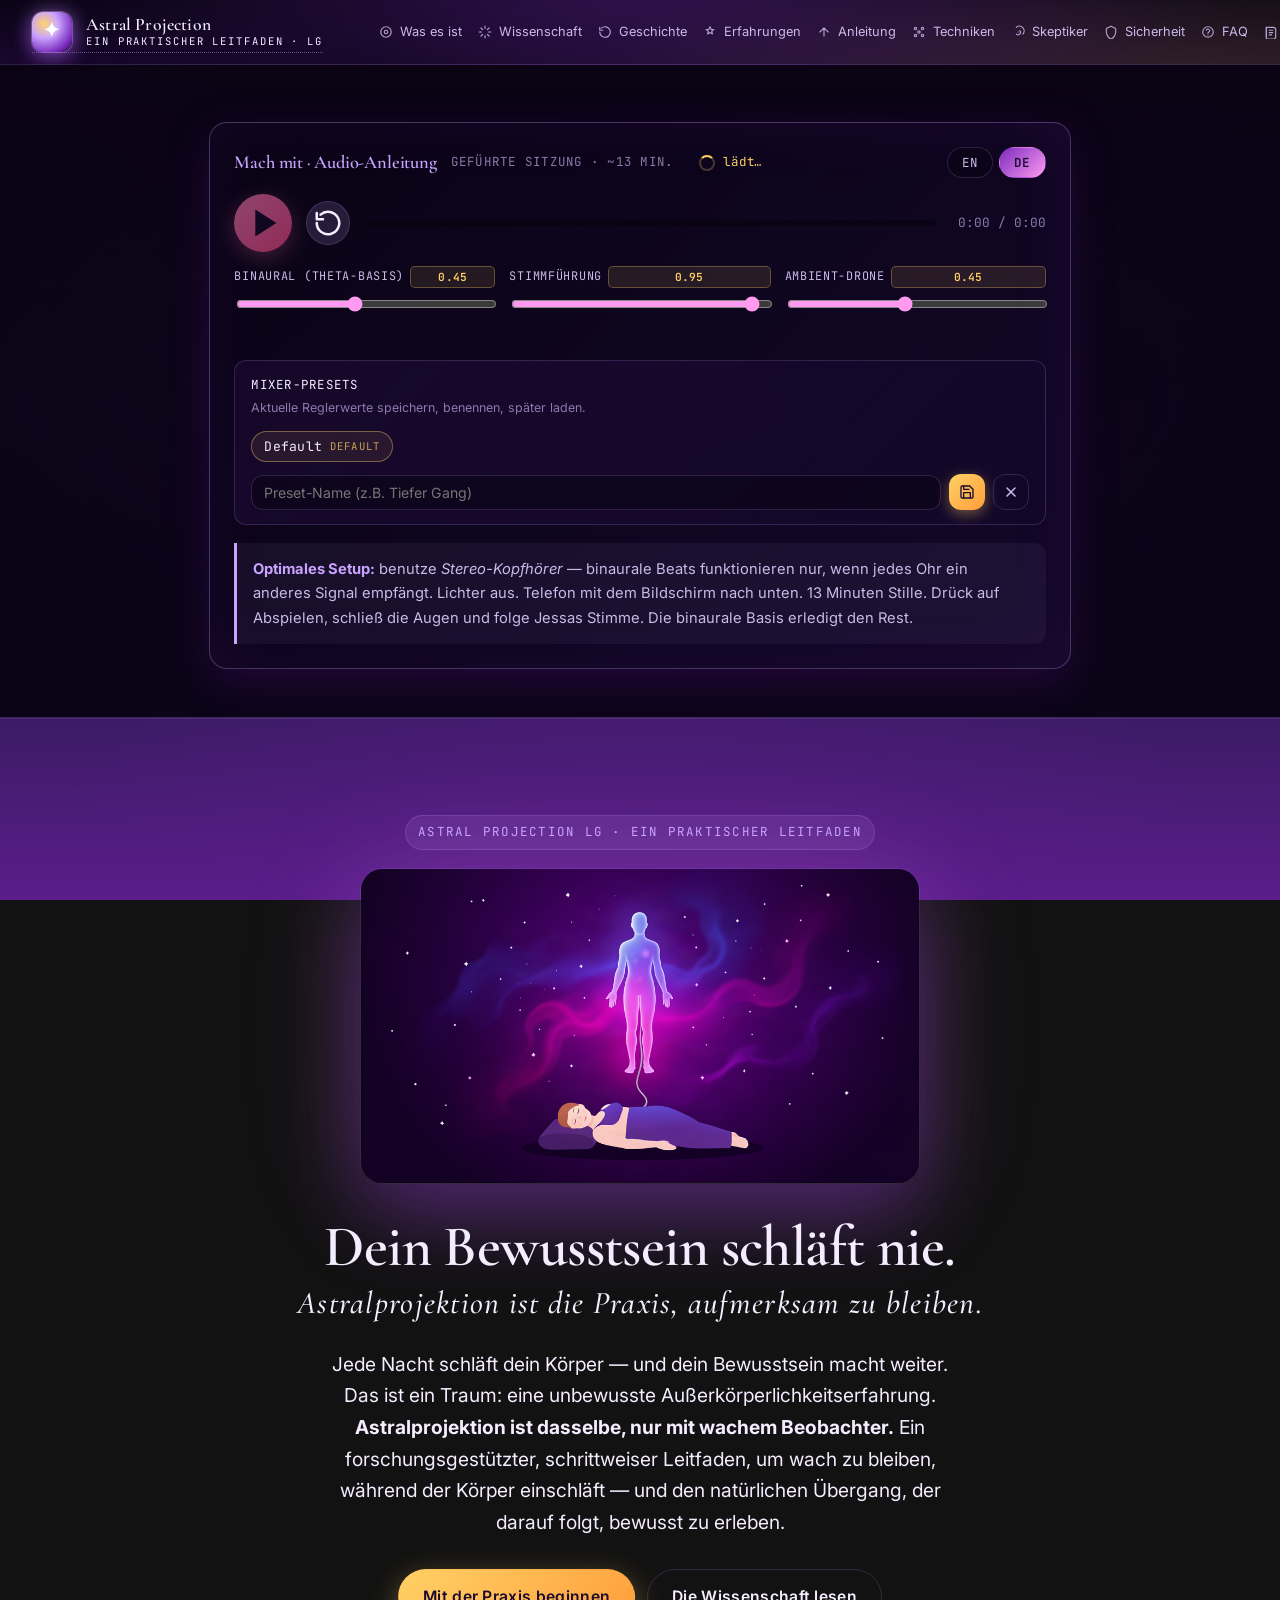
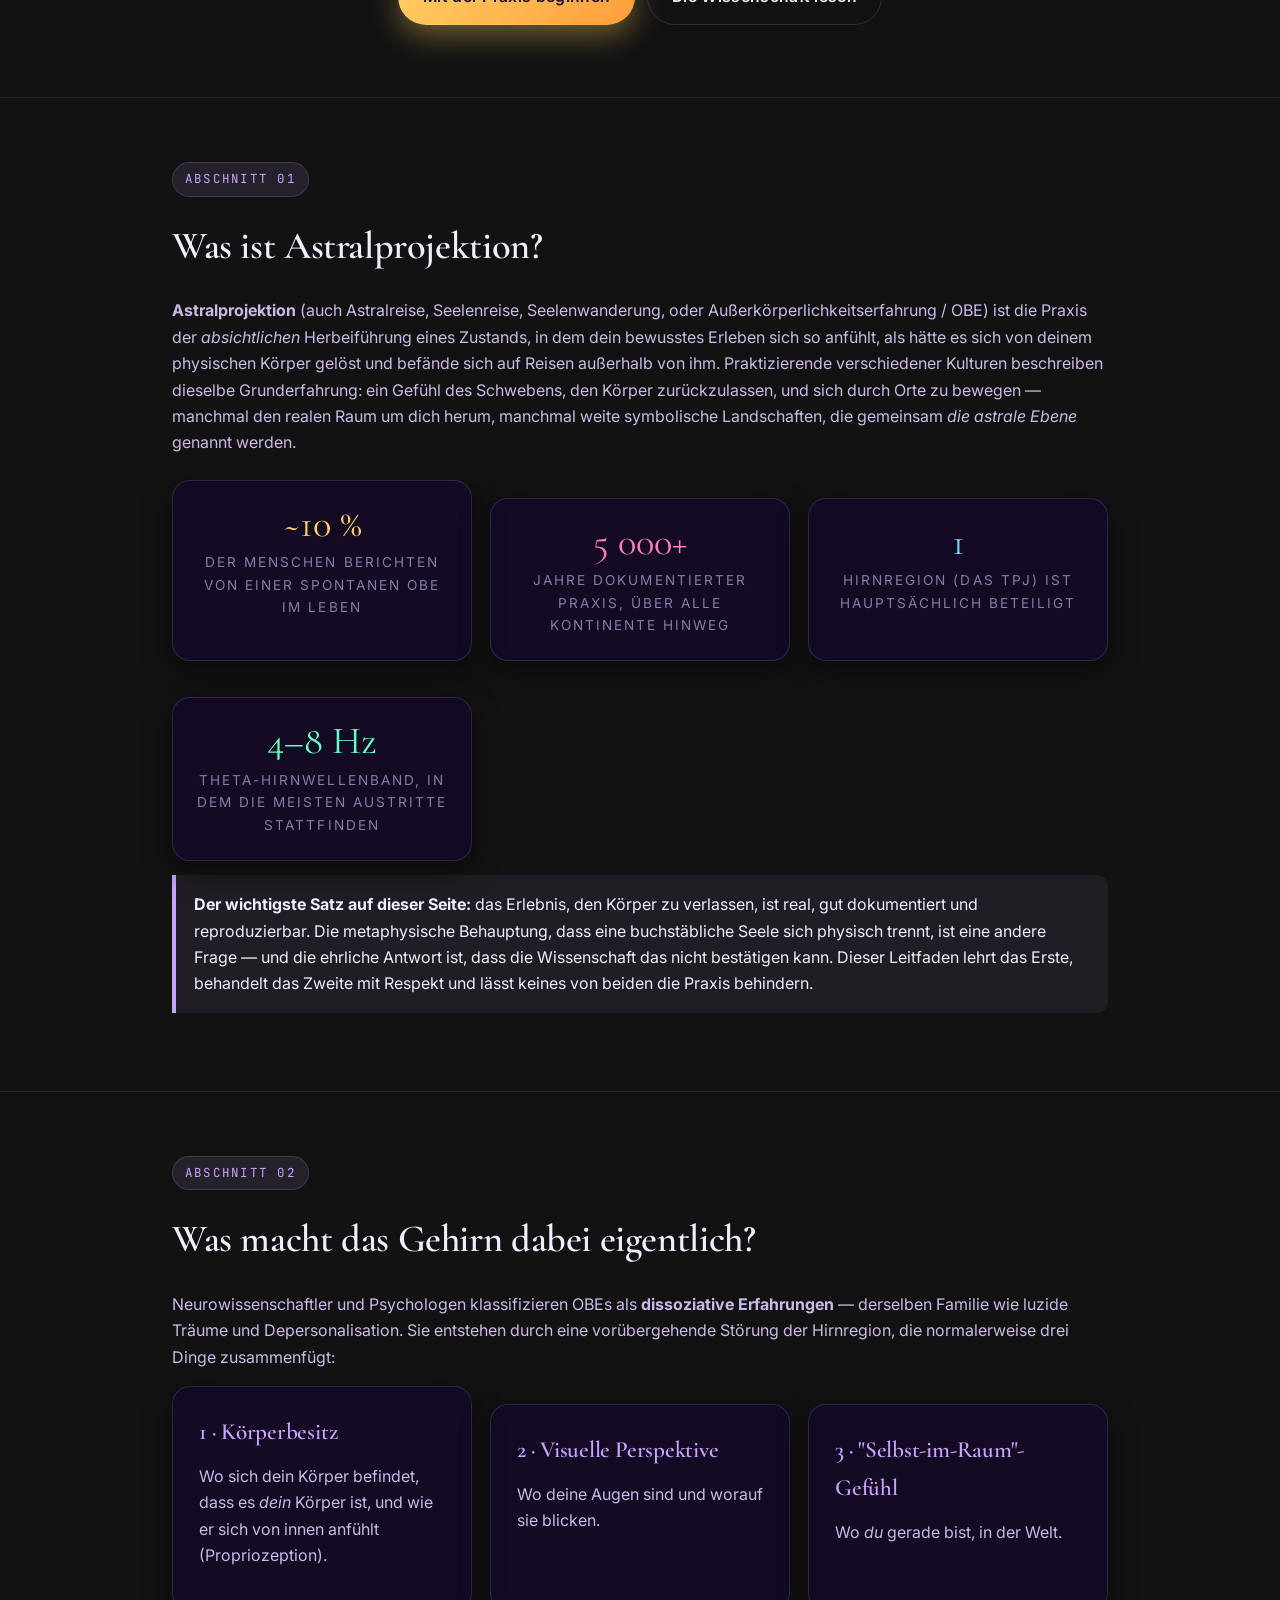
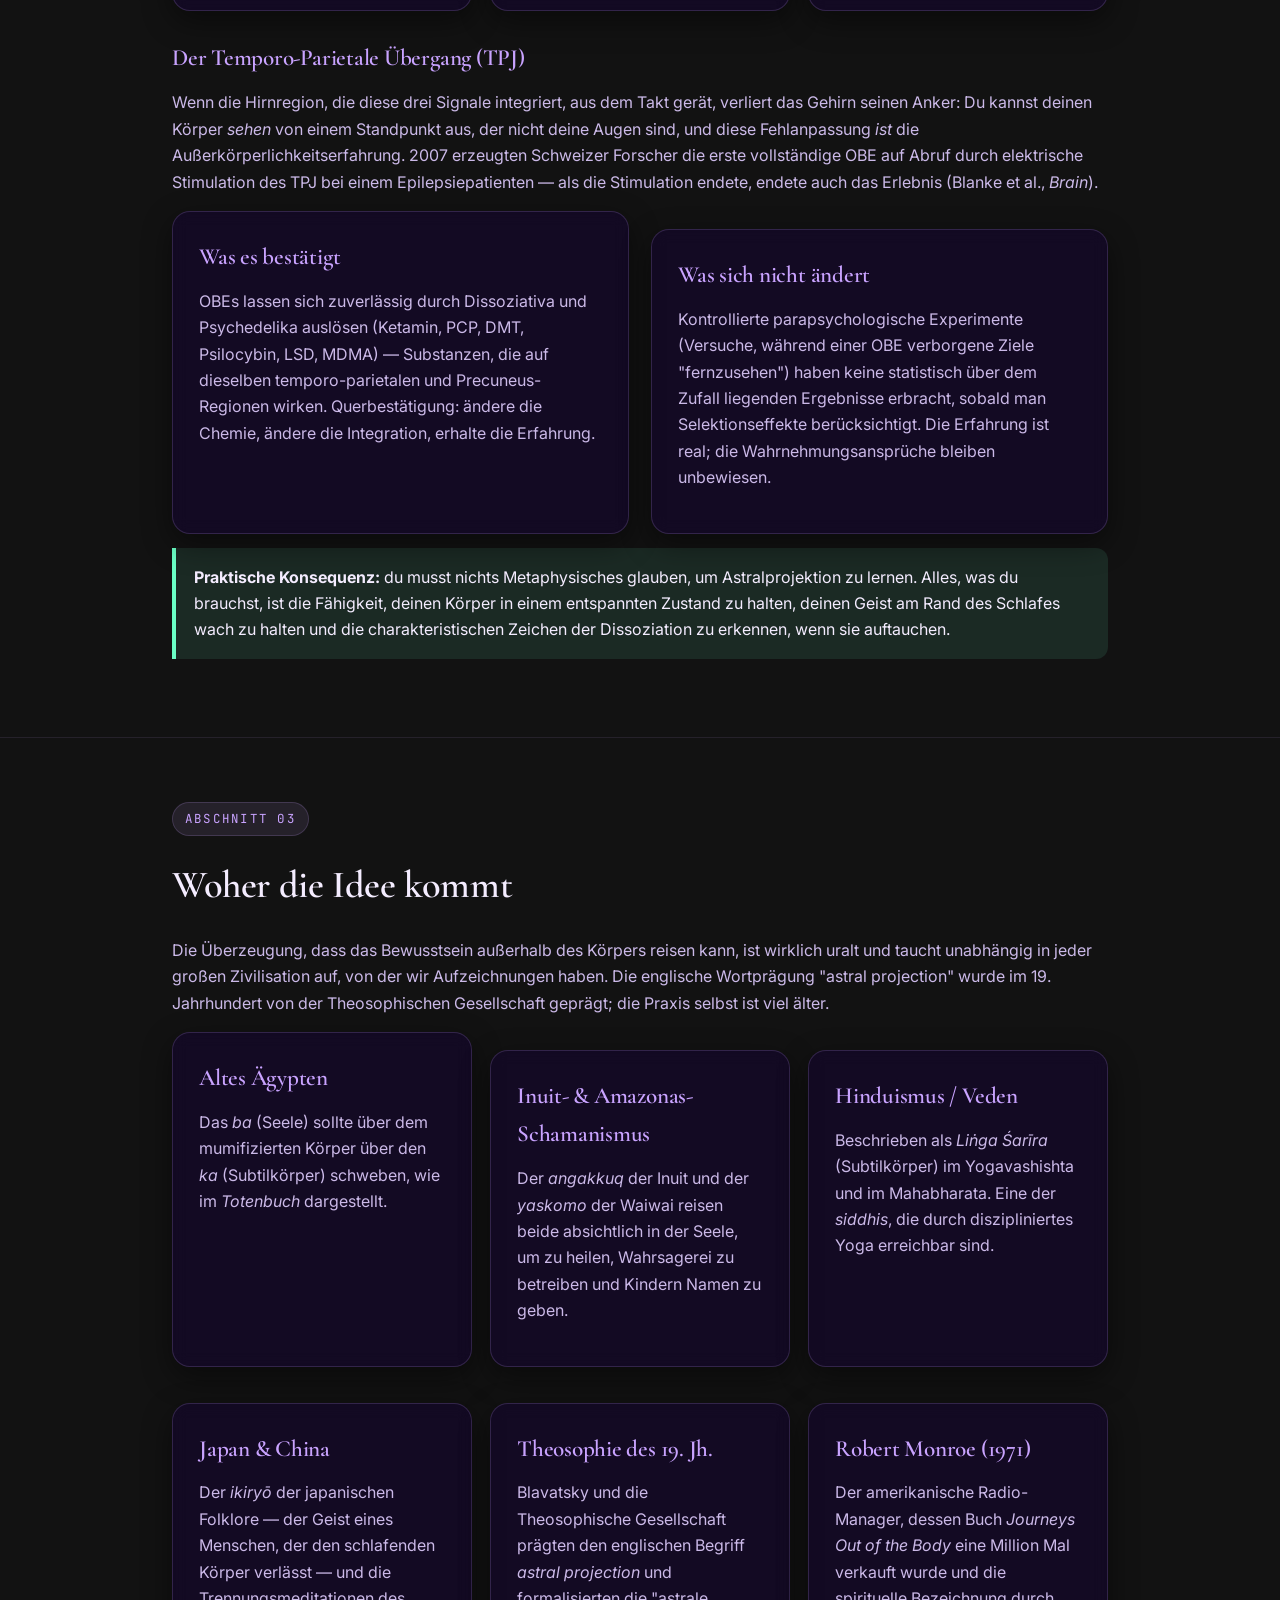
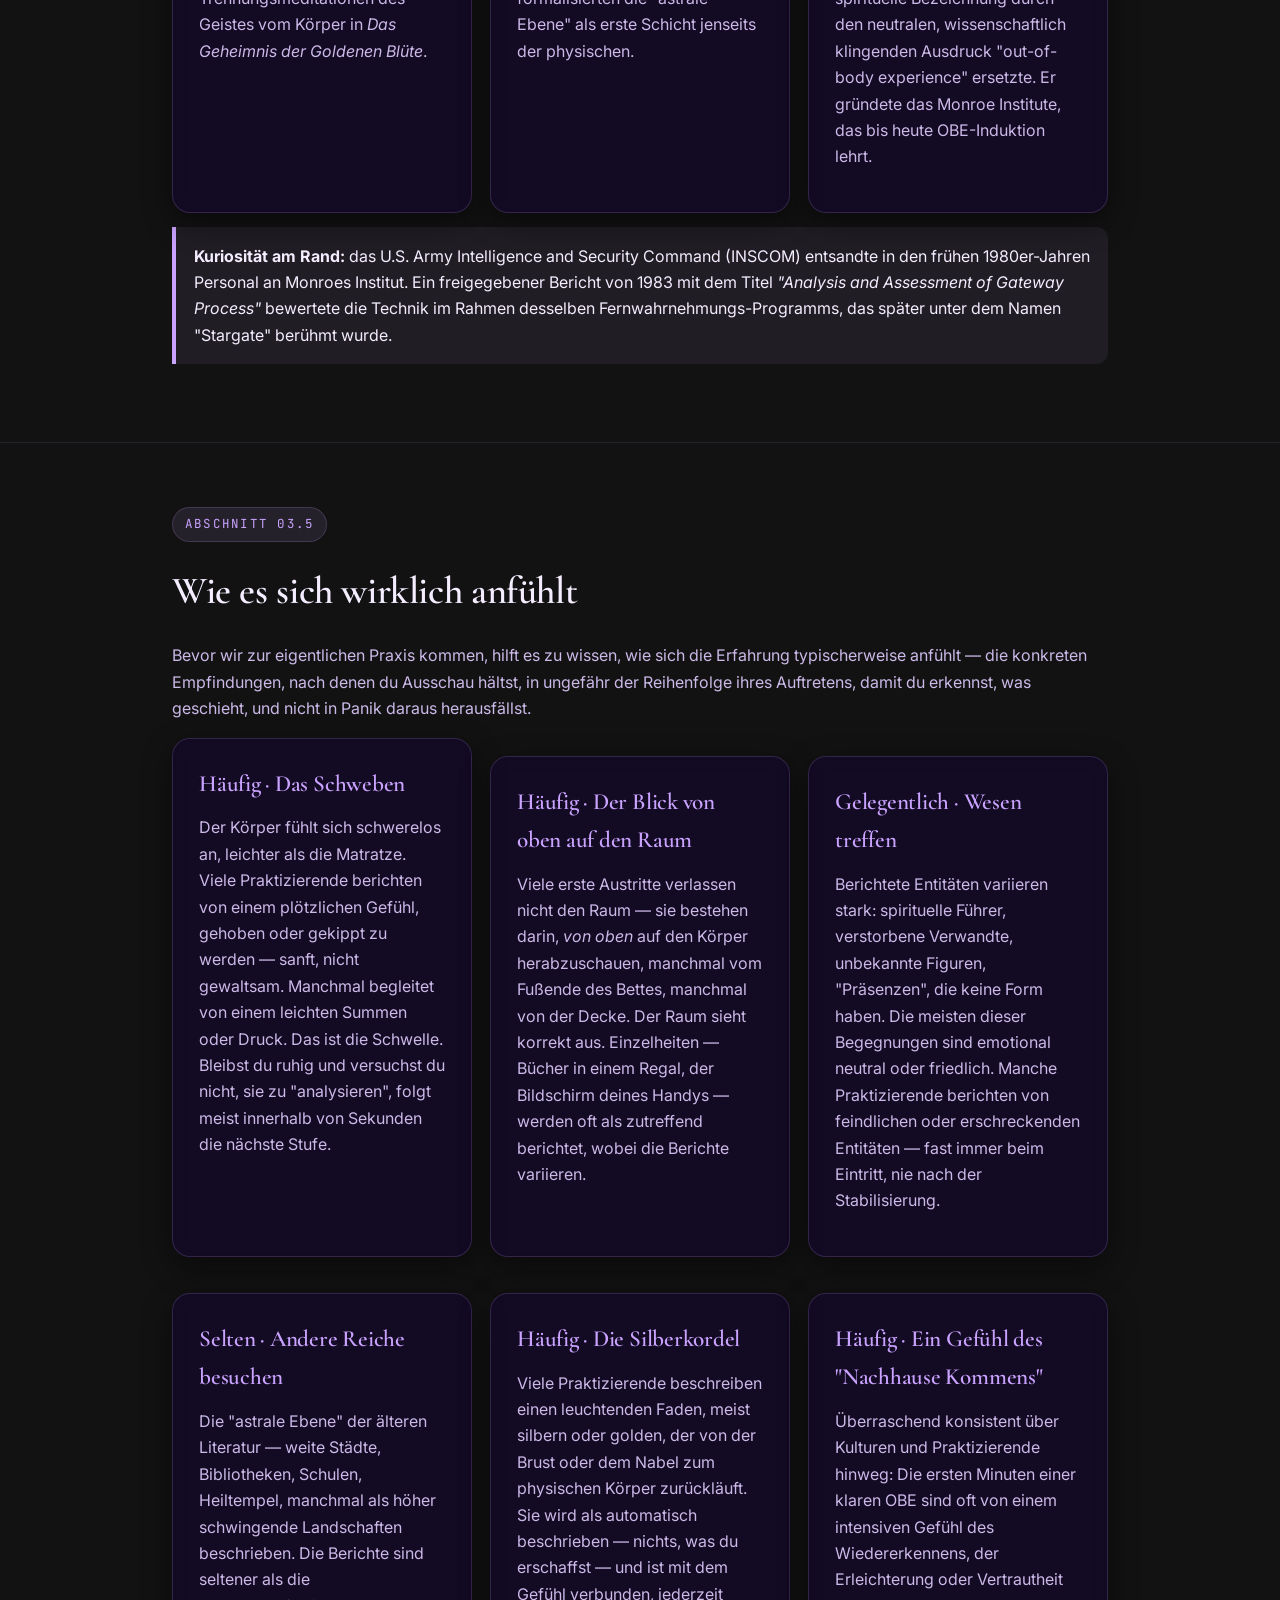
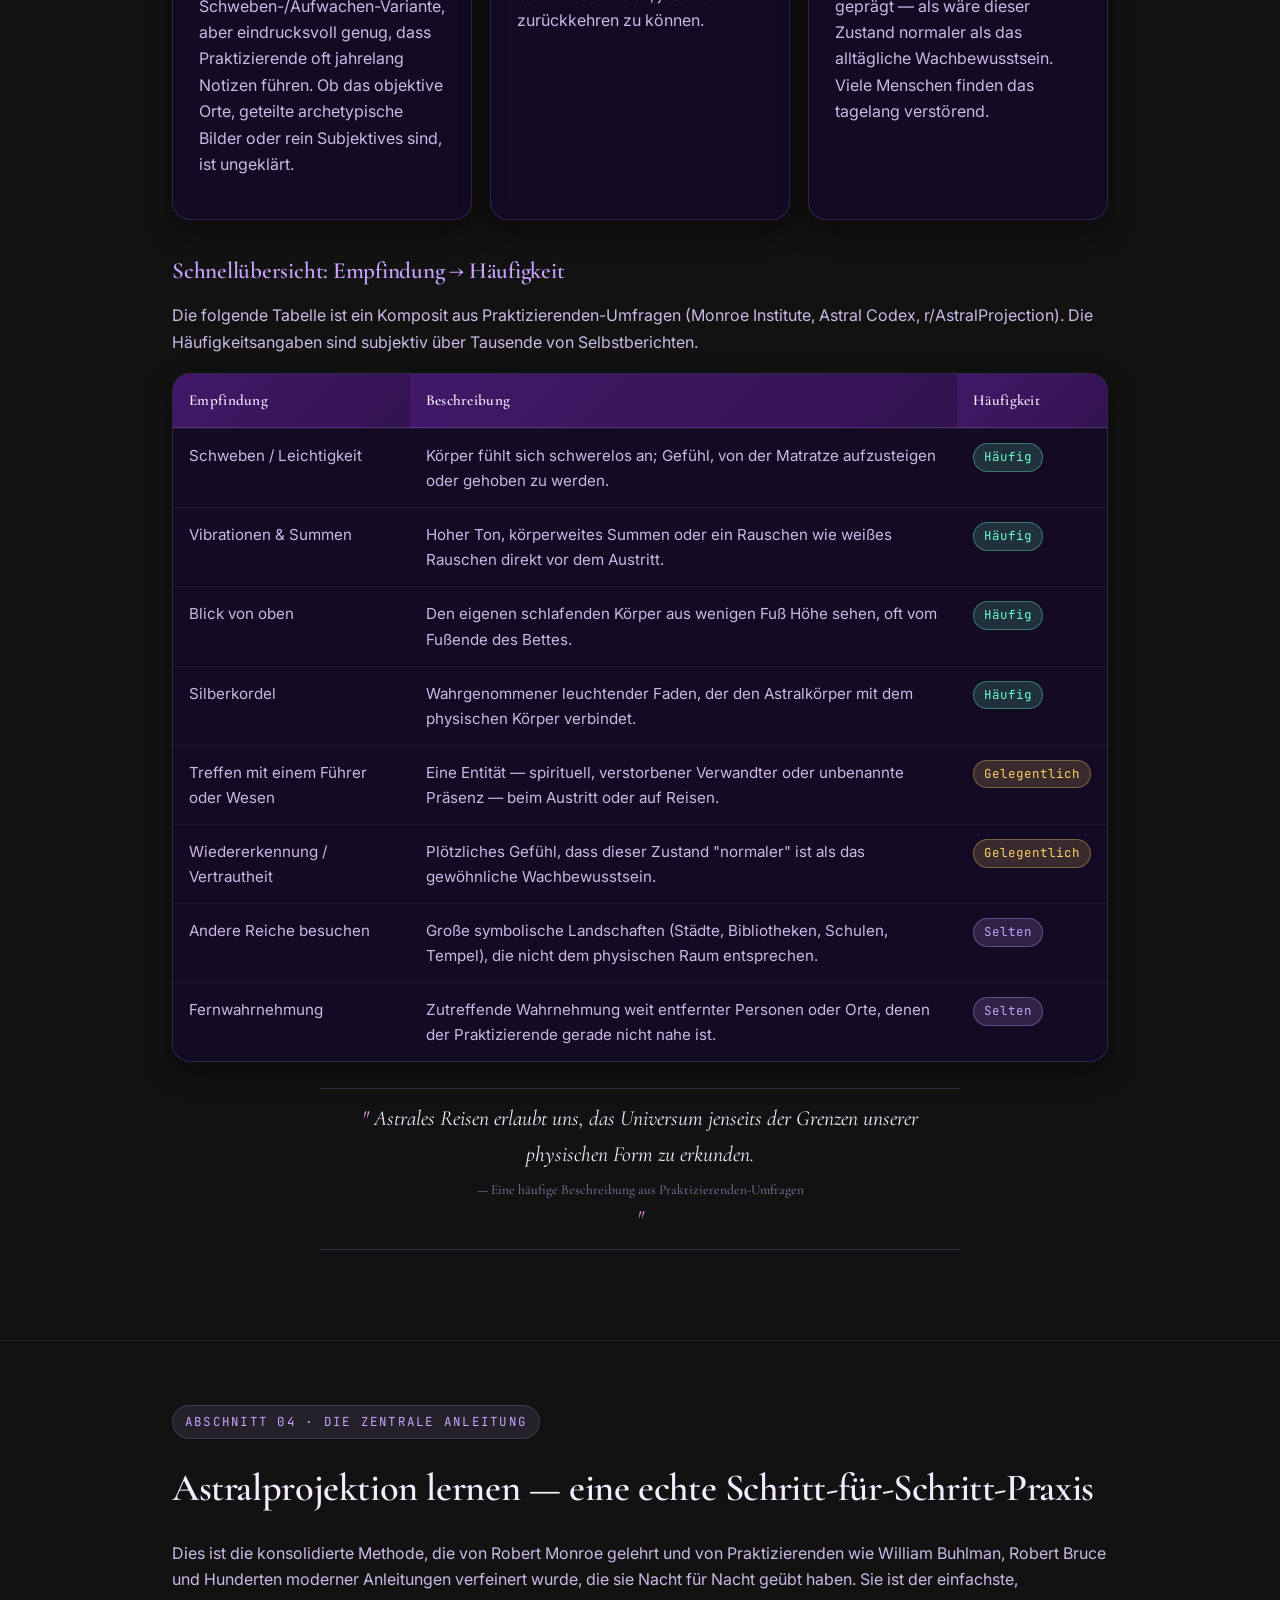
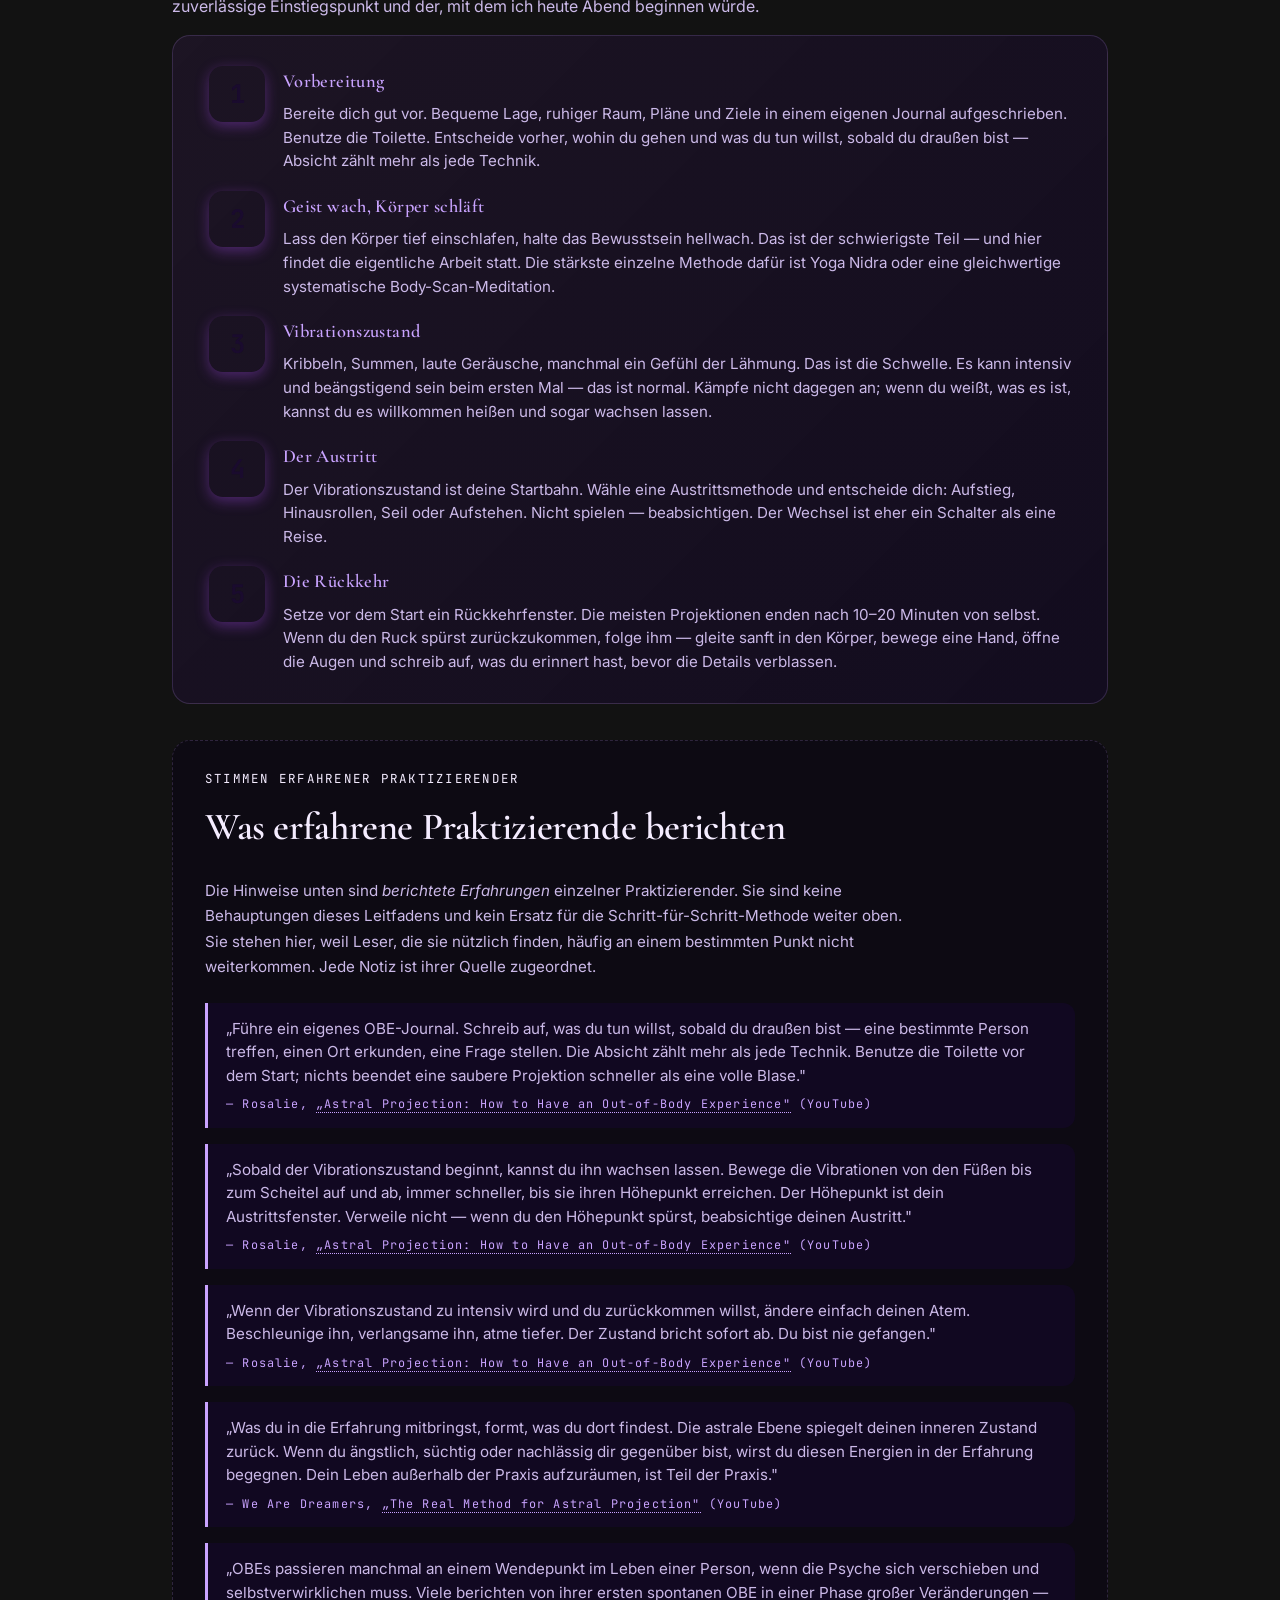
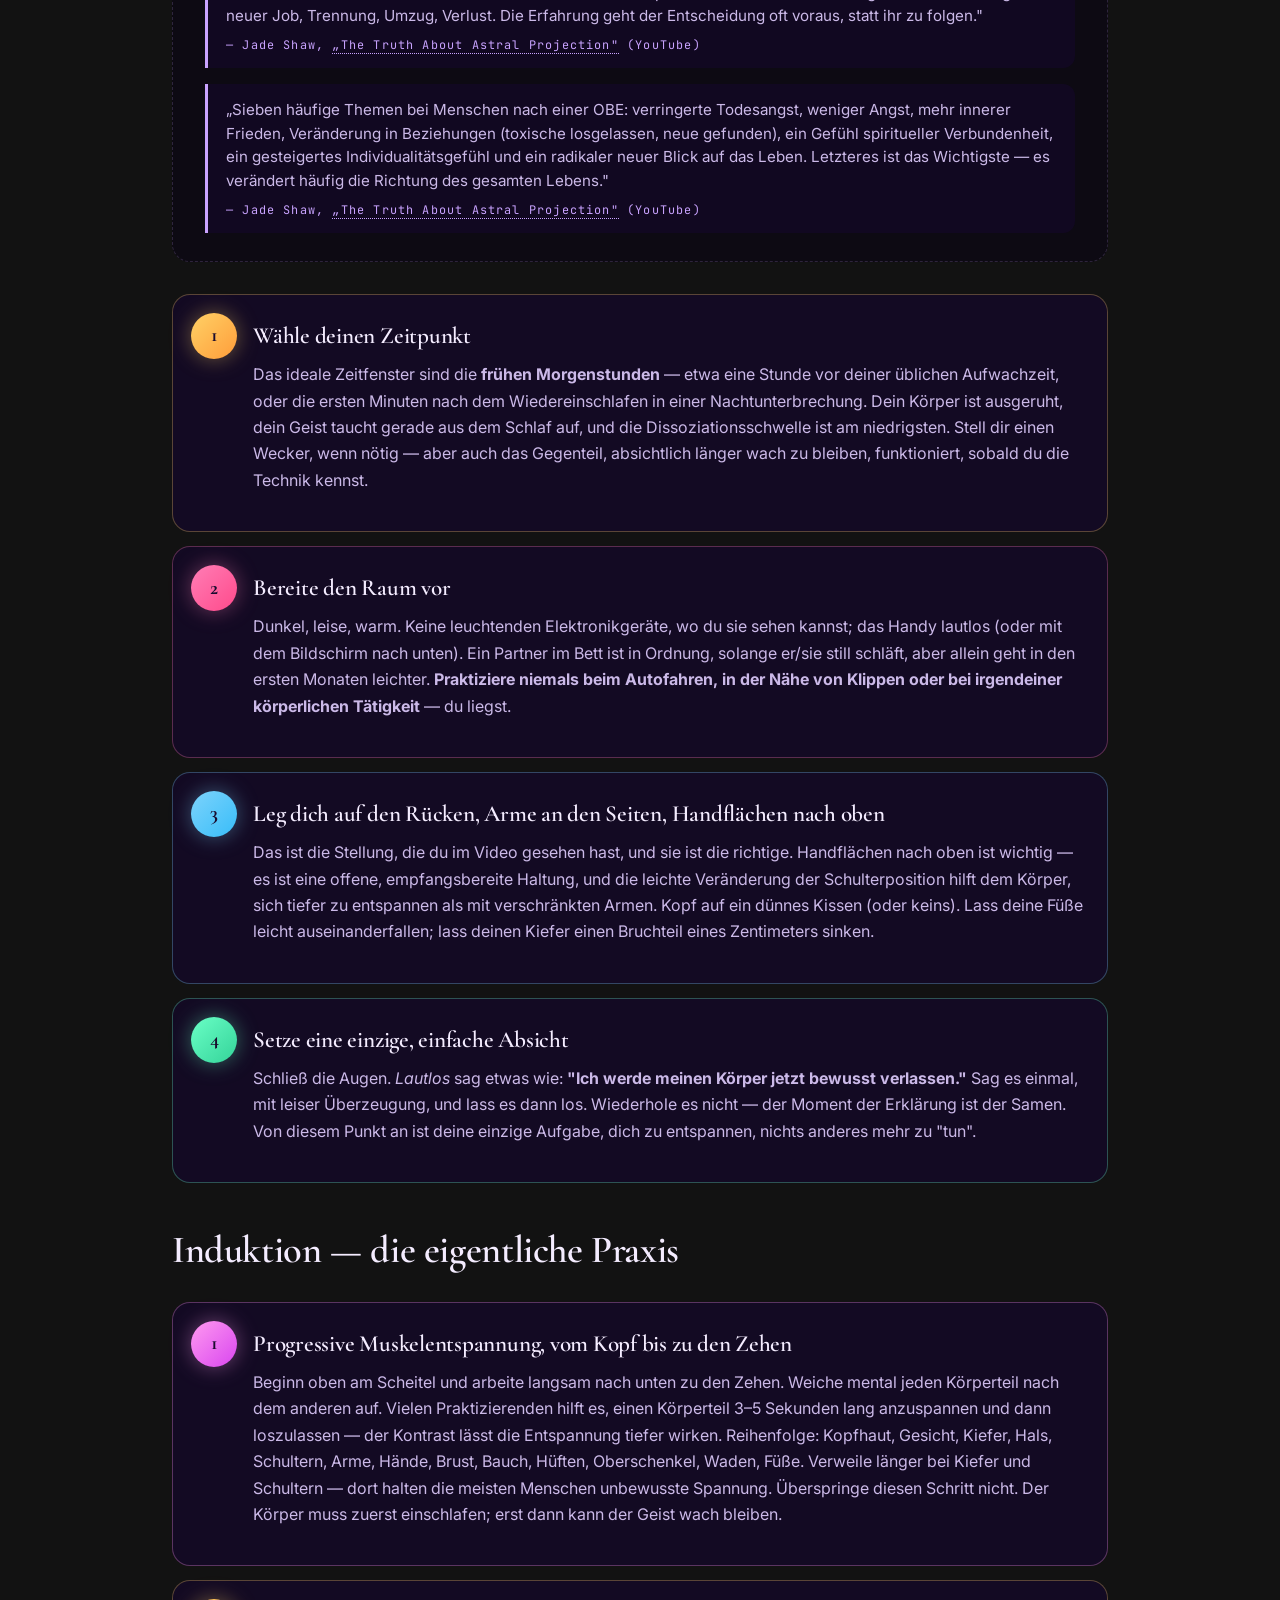
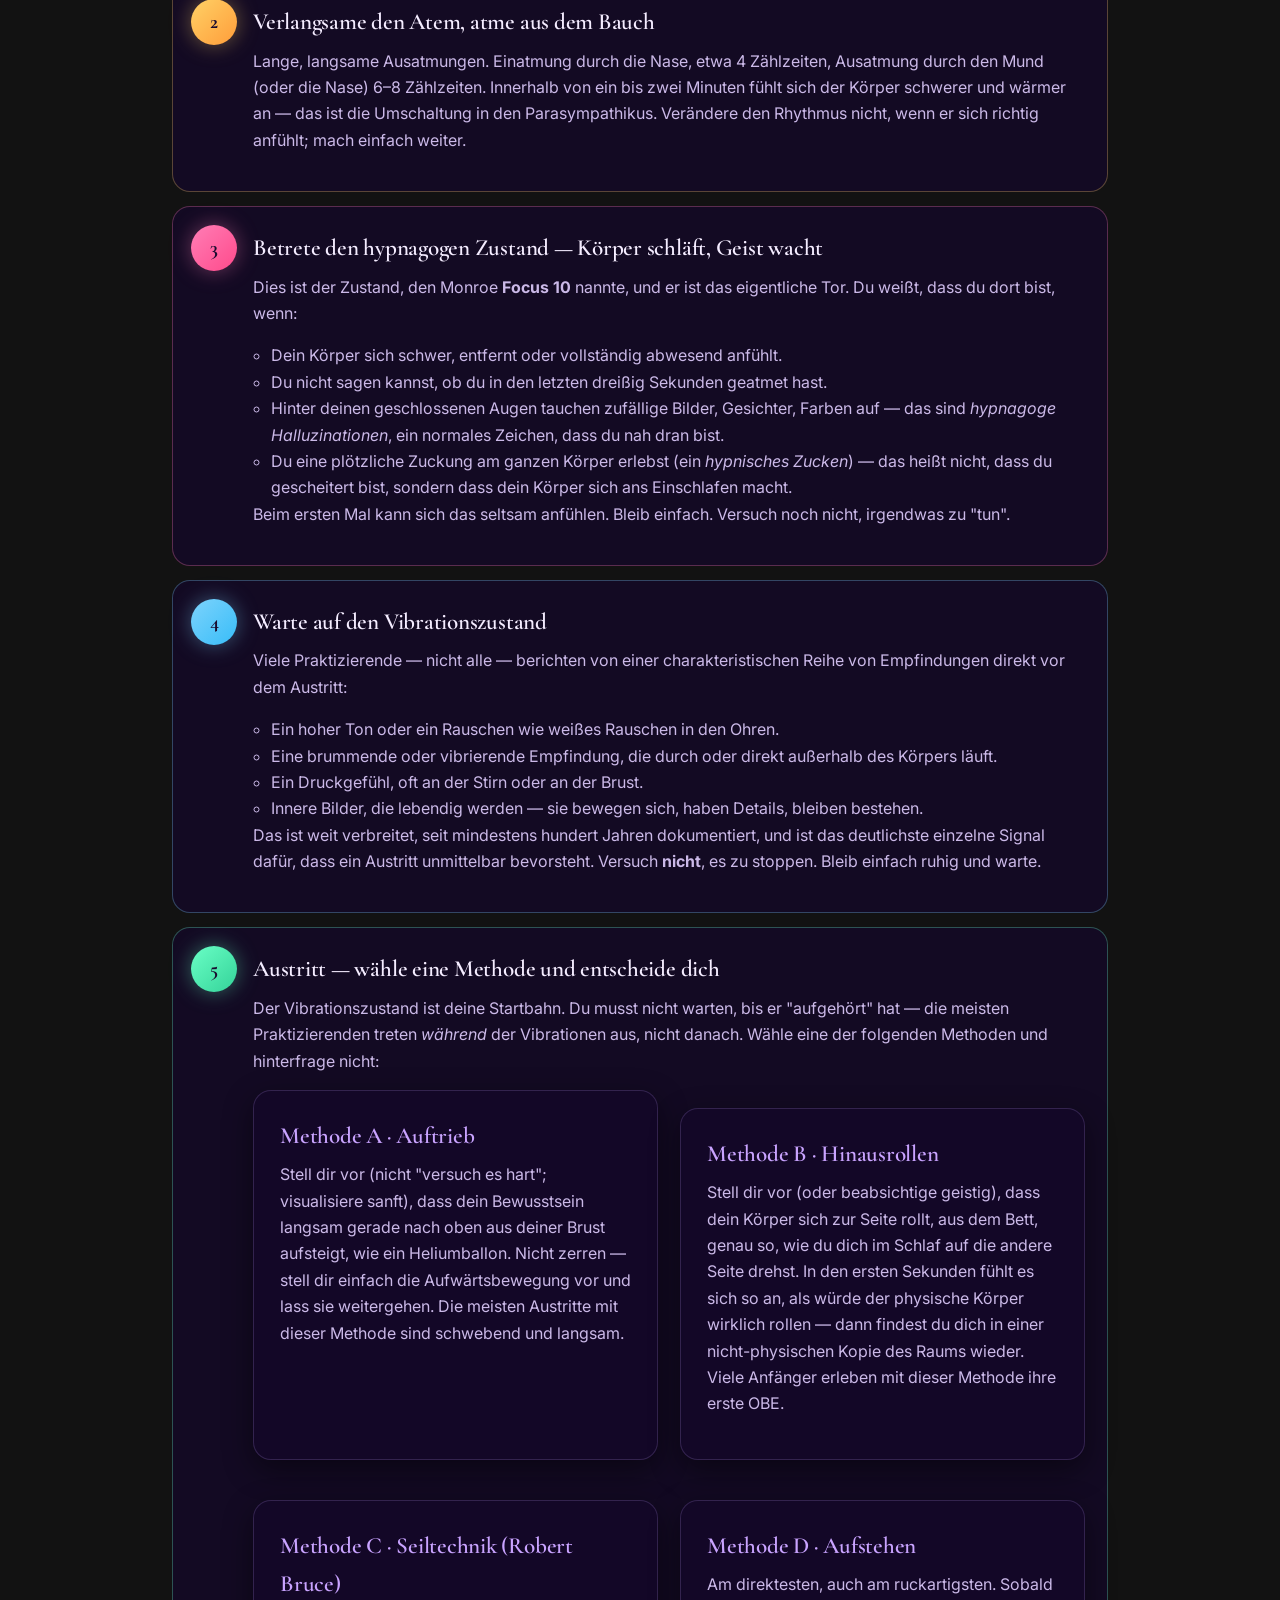
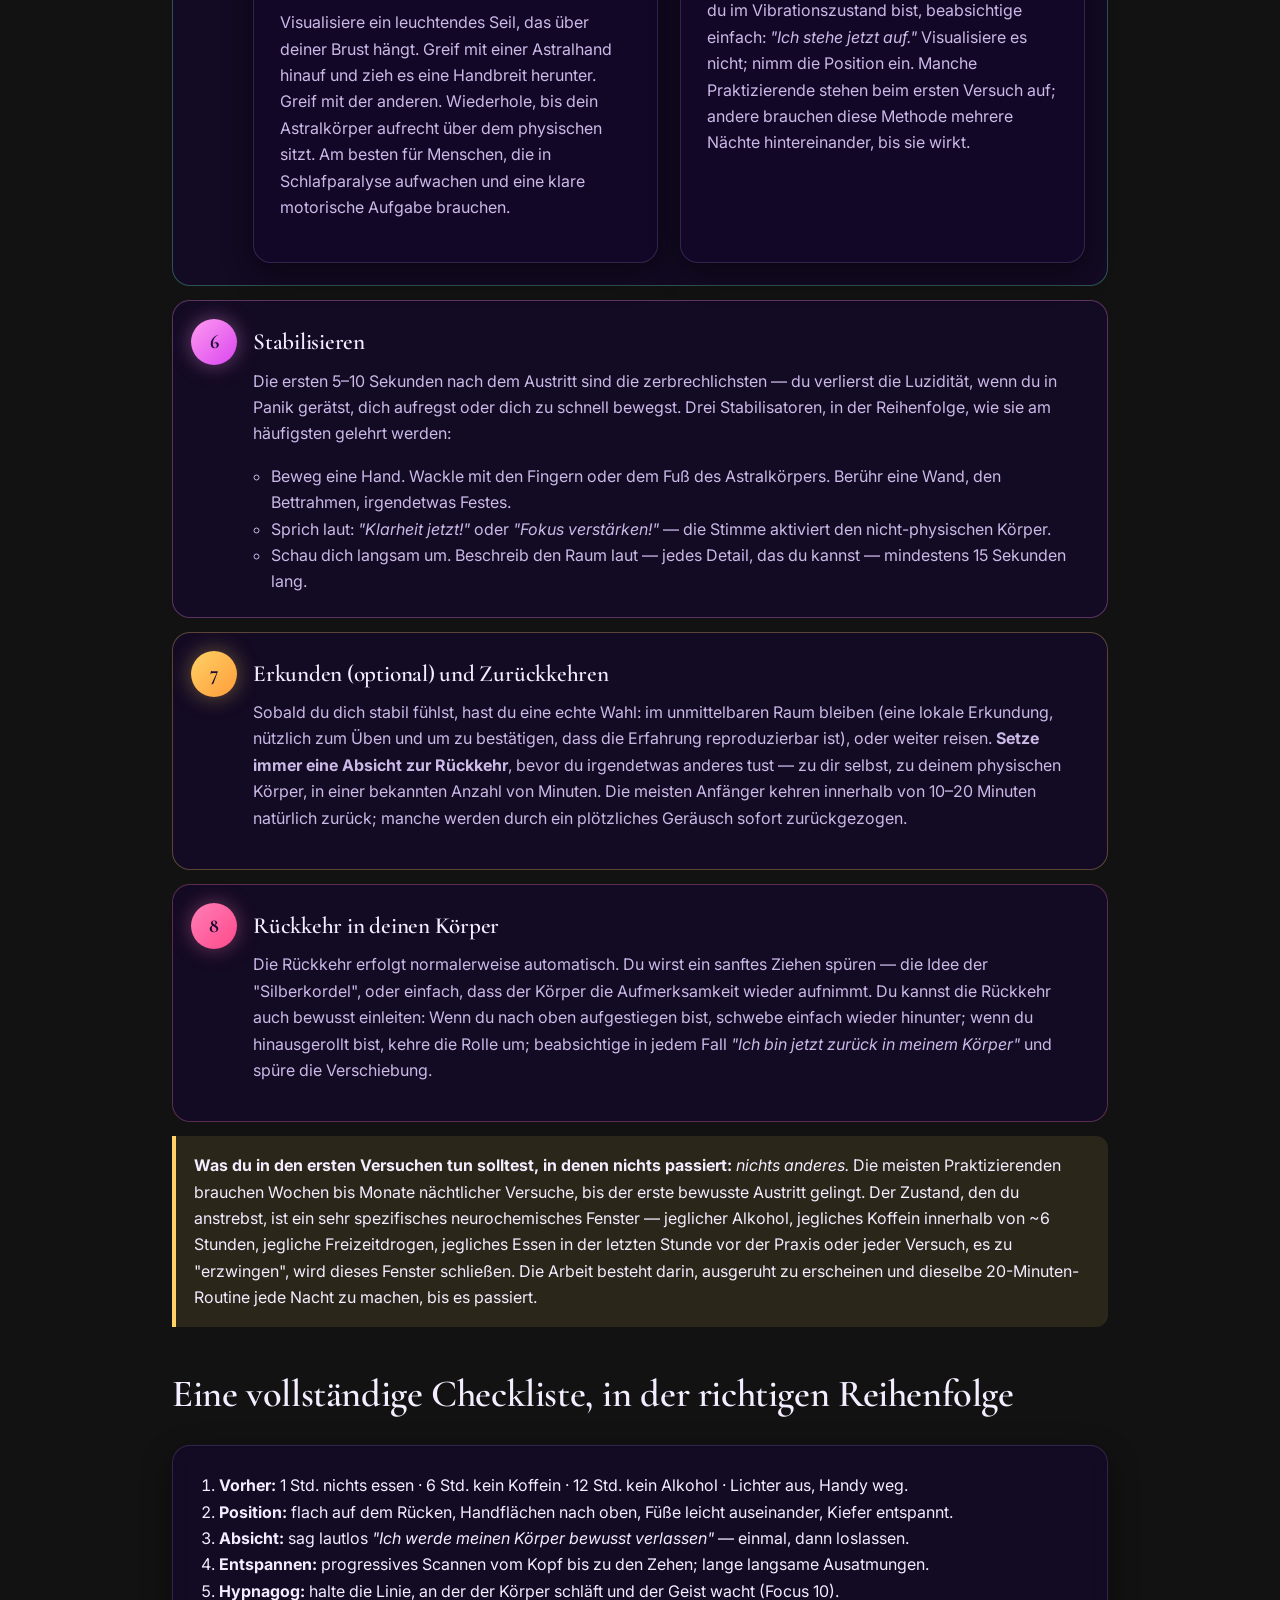
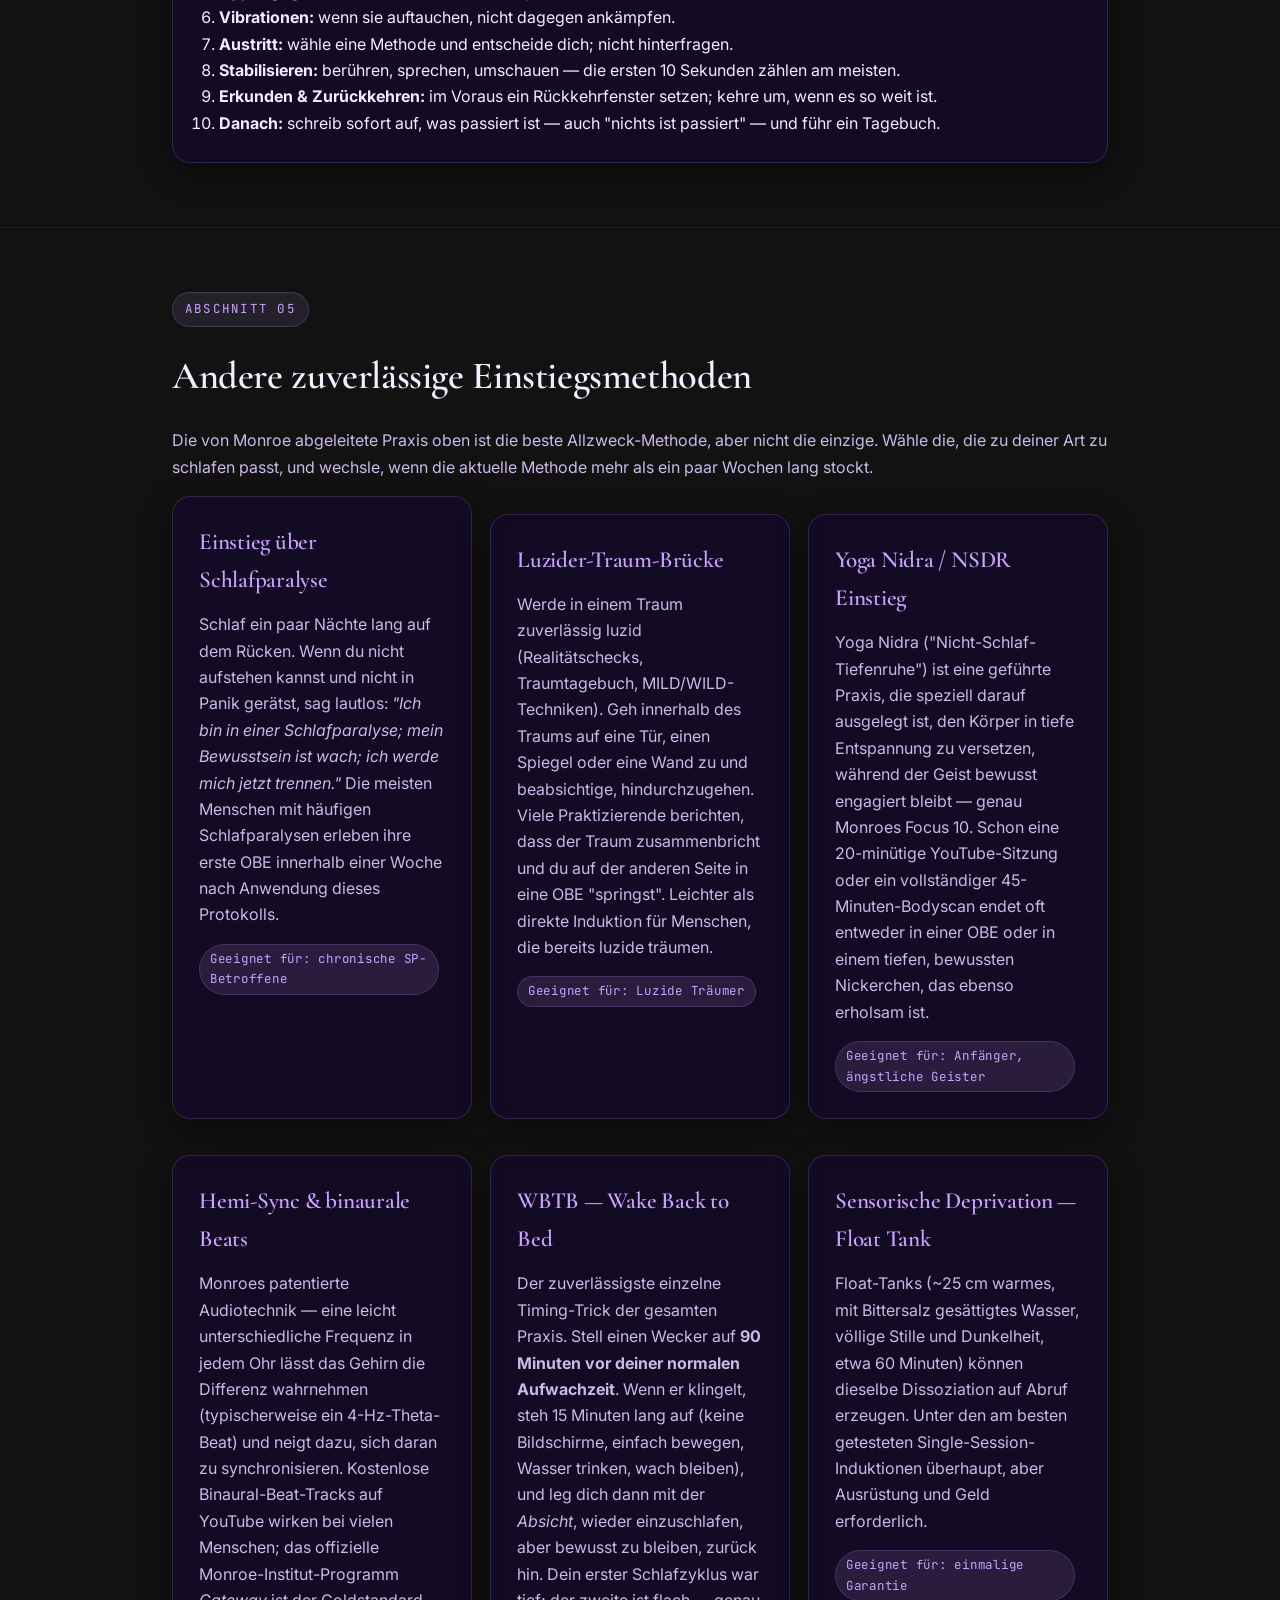
==== de.html @ c84bf1f2 "Mixer presets: icon buttons + compact values + percentage-width audio card User feedback: - 'make th" ====
<!doctype html>
<html lang="de">
<head>
  <meta charset="utf-8" />
  <meta name="viewport" content="width=device-width, initial-scale=1, viewport-fit=cover" />

  <title>Astral Projection LG — Vollständiger Leitfaden zur Außerkörperlichkeit</title>
  <meta name="description" content="Astral Projection LG ist ein vollständiger, forschungsgestützter Leitfaden zu Außerkörperlichkeitserfahrungen: was Astralprojektion ist, was die Neurowissenschaft dazu sagt, antike und moderne Geschichte, und eine vollständige Schritt-für-Schritt-Anleitung zur eigenen Praxis." />
  <meta name="author" content="Astral Projection LG" />
  <meta name="theme-color" content="#7b2cbf" />
  <meta name="color-scheme" content="dark" />

  <!-- Canonical -->
  <link rel="canonical" href="./de.html" />

  <!-- Icons -->
  <link rel="icon" href="images/icon-192.png" type="image/png" sizes="192x192" />
  <link rel="apple-touch-icon" href="images/apple-touch-icon.png" />
  <link rel="mask-icon" href="images/icon-maskable.png" color="#7b2cbf" />

  <!-- PWA -->
  <link rel="manifest" href="manifest.webmanifest" />

  <!-- Open Graph / WhatsApp preview -->
  <meta property="og:title" content="Astral Projection LG" />
  <meta property="og:description" content="Vollständiger Leitfaden zur Astralprojektion: Wissenschaft, Geschichte und wie es wirklich geht — Schritt für Schritt." />
  <meta property="og:image" content="images/whatsapp-300x200.png" />
  <meta property="og:image:width" content="300" />
  <meta property="og:image:height" content="200" />
  <meta property="og:image:type" content="image/png" />
  <meta property="og:type" content="website" />
  <meta property="og:locale" content="de_DE" />
  <meta name="twitter:card" content="summary_large_image" />
  <meta name="twitter:image" content="images/og-banner.png" />

  <!-- Fonts -->
  <link rel="preconnect" href="https://fonts.googleapis.com" />
  <link rel="preconnect" href="https://fonts.gstatic.com" crossorigin />
  <link rel="stylesheet" href="https://fonts.googleapis.com/css2?family=Cormorant+Garamond:wght@500;600;700&family=Inter:wght@400;500;600;700&family=JetBrains+Mono:wght@400;500&display=swap" />

  <link rel="stylesheet" href="styles.css" />
  <link rel="alternate" hreflang="en" href="./index.html" />
  <link rel="alternate" hreflang="de" href="./de.html" />
  <link rel="alternate" hreflang="it" href="./it.html" />
  <link rel="alternate" hreflang="x-default" href="./index.html" />
</head>
<body>

  <!-- ========== Nav ========== -->
  <header class="nav" role="banner">
    <div class="wrap nav-inner">
      <a href="#top" class="brand" aria-label="Astral Projection LG Startseite">
        <span class="brand-mark" aria-hidden="true"></span>
        <span class="brand-text">
          <span class="brand-name">Astral Projection</span>
          <span class="brand-tag">Ein praktischer Leitfaden · LG</span>
        </span>
      </a>
      <button class="menu-toggle" aria-label="Navigation umschalten" aria-expanded="false" aria-controls="nav-dropdown">☰</button>
      <!-- Inline nav (desktop only, hidden on mobile) -->
      <nav class="nav-links nav-links--inline" aria-label="Hauptnavigation">
        <a href="#was"><svg viewBox="0 0 24 24" width="14" height="14" fill="none" stroke="currentColor" stroke-width="2" stroke-linecap="round" stroke-linejoin="round" aria-hidden="true"><circle cx="12" cy="12" r="9"/><circle cx="12" cy="12" r="3"/></svg><span class="nl-text">Was es ist</span></a>
        <a href="#wissenschaft"><svg viewBox="0 0 24 24" width="14" height="14" fill="none" stroke="currentColor" stroke-width="2" stroke-linecap="round" stroke-linejoin="round" aria-hidden="true"><path d="M12 2v4M12 18v4M4.93 4.93l2.83 2.83M16.24 16.24l2.83 2.83M2 12h4M18 12h4M4.93 19.07l2.83-2.83M16.24 7.76l2.83-2.83"/></svg><span class="nl-text">Wissenschaft</span></a>
        <a href="#geschichte"><svg viewBox="0 0 24 24" width="14" height="14" fill="none" stroke="currentColor" stroke-width="2" stroke-linecap="round" stroke-linejoin="round" aria-hidden="true"><path d="M3 12a9 9 0 1 0 3-6.7"/><polyline points="3 4 3 9 8 9"/></svg><span class="nl-text">Geschichte</span></a>
        <a href="#erfahrungen"><svg viewBox="0 0 24 24" width="14" height="14" fill="none" stroke="currentColor" stroke-width="2" stroke-linecap="round" stroke-linejoin="round" aria-hidden="true"><path d="M12 3l1.9 4.4 4.6.4-3.5 3 1.1 4.5L12 12.9 7.9 15.3 9 10.8 5.5 7.8l4.6-.4L12 3z"/></svg><span class="nl-text">Erfahrungen</span></a>
        <a href="#anleitung"><svg viewBox="0 0 24 24" width="14" height="14" fill="none" stroke="currentColor" stroke-width="2" stroke-linecap="round" stroke-linejoin="round" aria-hidden="true"><path d="M12 19V5M5 12l7-7 7 7"/></svg><span class="nl-text">Anleitung</span></a>
        <a href="#techniken"><svg viewBox="0 0 24 24" width="14" height="14" fill="none" stroke="currentColor" stroke-width="2" stroke-linecap="round" stroke-linejoin="round" aria-hidden="true"><circle cx="6" cy="6" r="2"/><circle cx="18" cy="6" r="2"/><circle cx="12" cy="12" r="2"/><circle cx="6" cy="18" r="2"/><circle cx="18" cy="18" r="2"/></svg><span class="nl-text">Techniken</span></a>
        <a href="#skeptiker"><svg viewBox="0 0 24 24" width="14" height="14" fill="none" stroke="currentColor" stroke-width="2" stroke-linecap="round" stroke-linejoin="round" aria-hidden="true"><path d="M9.1 4.1a8 8 0 0 1 11.3 11.3M14.9 9.9a4 4 0 0 1-5.7 5.7M12 12h.01"/></svg><span class="nl-text">Skeptiker</span></a>
        <a href="#sicherheit"><svg viewBox="0 0 24 24" width="14" height="14" fill="none" stroke="currentColor" stroke-width="2" stroke-linecap="round" stroke-linejoin="round" aria-hidden="true"><path d="M12 2l8 4v6c0 5.5-3.8 10.7-8 12-4.2-1.3-8-6.5-8-12V6l8-4z"/></svg><span class="nl-text">Sicherheit</span></a>
        <a href="#faq"><svg viewBox="0 0 24 24" width="14" height="14" fill="none" stroke="currentColor" stroke-width="2" stroke-linecap="round" stroke-linejoin="round" aria-hidden="true"><circle cx="12" cy="12" r="9"/><path d="M9.1 9.1a3 3 0 0 1 5.8 1c0 2-3 2-3 4M12 17h.01"/></svg><span class="nl-text">FAQ</span></a>
        <a href="#quellen"><svg viewBox="0 0 24 24" width="14" height="14" fill="none" stroke="currentColor" stroke-width="2" stroke-linecap="round" stroke-linejoin="round" aria-hidden="true"><path d="M4 4h12a4 4 0 0 1 4 4v12a4 4 0 0 1-4 4H4z"/><path d="M4 4v16M9 9h6M9 13h6M9 17h4"/></svg><span class="nl-text">Quellen</span></a>
        <span class="lang-switch" role="group" aria-label="Sprache">
          <a href="./index.html" hreflang="en" aria-label="English version">EN</a>
          <a href="./de.html" class="active" hreflang="de" aria-label="Deutsche Version">DE</a>
          <a href="./it.html" hreflang="it" aria-label="Versione italiana">IT</a>
        </span>
      </nav>
    </div>
  </header>

  <!-- Mobile dropdown nav — sibling of <header>, NOT nested inside.
       Renders at the top of the document so no ancestor stacking
       context can ever cover it. position:fixed puts it at the
       viewport level; z-index 99999 keeps it above every other
       element on the page. -->
  <nav class="nav-links nav-links--dropdown" id="nav-dropdown" aria-label="Mobile Navigation">
    <a href="#was"><svg viewBox="0 0 24 24" width="14" height="14" fill="none" stroke="currentColor" stroke-width="2" stroke-linecap="round" stroke-linejoin="round" aria-hidden="true"><circle cx="12" cy="12" r="9"/><circle cx="12" cy="12" r="3"/></svg><span class="nl-text">Was es ist</span></a>
    <a href="#wissenschaft"><svg viewBox="0 0 24 24" width="14" height="14" fill="none" stroke="currentColor" stroke-width="2" stroke-linecap="round" stroke-linejoin="round" aria-hidden="true"><path d="M12 2v4M12 18v4M4.93 4.93l2.83 2.83M16.24 16.24l2.83 2.83M2 12h4M18 12h4M4.93 19.07l2.83-2.83M16.24 7.76l2.83-2.83"/></svg><span class="nl-text">Wissenschaft</span></a>
    <a href="#geschichte"><svg viewBox="0 0 24 24" width="14" height="14" fill="none" stroke="currentColor" stroke-width="2" stroke-linecap="round" stroke-linejoin="round" aria-hidden="true"><path d="M3 12a9 9 0 1 0 3-6.7"/><polyline points="3 4 3 9 8 9"/></svg><span class="nl-text">Geschichte</span></a>
    <a href="#erfahrungen"><svg viewBox="0 0 24 24" width="14" height="14" fill="none" stroke="currentColor" stroke-width="2" stroke-linecap="round" stroke-linejoin="round" aria-hidden="true"><path d="M12 3l1.9 4.4 4.6.4-3.5 3 1.1 4.5L12 12.9 7.9 15.3 9 10.8 5.5 7.8l4.6-.4L12 3z"/></svg><span class="nl-text">Erfahrungen</span></a>
    <a href="#anleitung"><svg viewBox="0 0 24 24" width="14" height="14" fill="none" stroke="currentColor" stroke-width="2" stroke-linecap="round" stroke-linejoin="round" aria-hidden="true"><path d="M12 19V5M5 12l7-7 7 7"/></svg><span class="nl-text">Anleitung</span></a>
    <a href="#techniken"><svg viewBox="0 0 24 24" width="14" height="14" fill="none" stroke="currentColor" stroke-width="2" stroke-linecap="round" stroke-linejoin="round" aria-hidden="true"><circle cx="6" cy="6" r="2"/><circle cx="18" cy="6" r="2"/><circle cx="12" cy="12" r="2"/><circle cx="6" cy="18" r="2"/><circle cx="18" cy="18" r="2"/></svg><span class="nl-text">Techniken</span></a>
    <a href="#skeptiker"><svg viewBox="0 0 24 24" width="14" height="14" fill="none" stroke="currentColor" stroke-width="2" stroke-linecap="round" stroke-linejoin="round" aria-hidden="true"><path d="M9.1 4.1a8 8 0 0 1 11.3 11.3M14.9 9.9a4 4 0 0 1-5.7 5.7M12 12h.01"/></svg><span class="nl-text">Skeptiker</span></a>
    <a href="#sicherheit"><svg viewBox="0 0 24 24" width="14" height="14" fill="none" stroke="currentColor" stroke-width="2" stroke-linecap="round" stroke-linejoin="round" aria-hidden="true"><path d="M12 2l8 4v6c0 5.5-3.8 10.7-8 12-4.2-1.3-8-6.5-8-12V6l8-4z"/></svg><span class="nl-text">Sicherheit</span></a>
    <a href="#faq"><svg viewBox="0 0 24 24" width="14" height="14" fill="none" stroke="currentColor" stroke-width="2" stroke-linecap="round" stroke-linejoin="round" aria-hidden="true"><circle cx="12" cy="12" r="9"/><path d="M9.1 9.1a3 3 0 0 1 5.8 1c0 2-3 2-3 4M12 17h.01"/></svg><span class="nl-text">FAQ</span></a>
    <a href="#quellen"><svg viewBox="0 0 24 24" width="14" height="14" fill="none" stroke="currentColor" stroke-width="2" stroke-linecap="round" stroke-linejoin="round" aria-hidden="true"><path d="M4 4h12a4 4 0 0 1 4 4v12a4 4 0 0 1-4 4H4z"/><path d="M4 4v16M9 9h6M9 13h6M9 17h4"/></svg><span class="nl-text">Quellen</span></a>
    <span class="lang-switch" role="group" aria-label="Sprache">
      <a href="./index.html" hreflang="en" aria-label="English version">EN</a>
      <a href="./de.html" class="active" hreflang="de" aria-label="Deutsche Version">DE</a>
      <a href="./it.html" hreflang="it" aria-label="Versione italiana">IT</a>
    </span>
  </nav>

  <!-- ========== Audio player — top of page per user request ========== -->
  <section class="ap-stage" id="ap-stage">
    <!-- Background video (21:9 cosmic loop, H.264, ~600 KB) -->
    <video class="ap-bg" autoplay muted loop playsinline preload="metadata" aria-hidden="true">
      <source src="video/background.mp4" type="video/mp4" />
    </video>
    <!-- Dark overlay so the audio player UI stays readable on top of the video -->
    <div class="ap-bg-overlay" aria-hidden="true"></div>
    <div class="wrap">
      <div id="ap-anker" class="ap-anchor"></div>
      <div class="audio-player" id="ap" data-state="idle">
        <div class="ap-head">
          <h3>Mach mit · Audio-Anleitung</h3>
          <span class="ap-sub">Geführte Sitzung · ~13 Min.</span>
          <span class="ap-loading" id="ap-loading">lädt…</span>
          <div class="ap-lang-switch" role="tablist" aria-label="Audio-Sprache">
            <button class="ap-lang-btn" data-lang="en" aria-pressed="false">EN</button>
            <button class="ap-lang-btn active" data-lang="de" aria-pressed="true">DE</button>
          </div>
        </div>

        <div class="ap-controls">
          <button class="ap-btn play" id="ap-play" aria-label="Abspielen / Pause">
            <svg class="ap-icon-play" viewBox="0 0 24 24" fill="currentColor" aria-hidden="true"><path d="M8 5v14l11-7z"/></svg>
            <svg class="ap-icon-pause" viewBox="0 0 24 24" fill="currentColor" aria-hidden="true" style="display:none"><path d="M6 5h4v14H6zM14 5h4v14h-4z"/></svg>
          </button>
          <button class="ap-btn" id="ap-restart" aria-label="Von vorne beginnen" title="Neu starten">
            <svg viewBox="0 0 24 24" fill="none" stroke="currentColor" stroke-width="2" stroke-linecap="round" stroke-linejoin="round" aria-hidden="true"><path d="M3 12a9 9 0 1 0 3-6.7"/><polyline points="3 4 3 9 8 9"/></svg>
          </button>
          <div class="ap-progress" id="ap-progress" role="slider" aria-label="Springen" tabindex="0">
            <div class="ap-progress-fill" id="ap-progress-fill"></div>
          </div>
          <span class="ap-time" id="ap-time">0:00 / 0:00</span>
        </div>

        <div class="ap-mixer">
          <label class="ap-mix-row">
            <span class="ap-mix-label">Binaural (Theta-Basis) <span class="ap-val" id="ap-val-binaural">0.45</span></span>
            <input type="range" id="ap-vol-binaural" min="0" max="1" step="0.01" value="0.45" />
          </label>
          <label class="ap-mix-row">
            <span class="ap-mix-label">Stimmführung <span class="ap-val" id="ap-val-voice">0.95</span></span>
            <input type="range" id="ap-vol-voice" min="0" max="1" step="0.01" value="0.95" />
          </label>
          <label class="ap-mix-row">
            <span class="ap-mix-label">Ambient-Drone <span class="ap-val" id="ap-val-drone">0.45</span></span>
            <input type="range" id="ap-vol-drone" min="0" max="1" step="0.01" value="0.45" />
          </label>
        </div>

        <!-- Mixer-Presets — IndexedDB-basiert, Werte speichern/benennen/laden -->
        <div class="ap-presets" id="ap-presets">
          <div class="ap-presets-head">
            <span class="ap-presets-title">Mixer-Presets</span>
            <span class="ap-presets-help">Aktuelle Reglerwerte speichern, benennen, später laden.</span>
          </div>
          <div class="ap-presets-chips" id="ap-presets-chips" role="list" aria-label="Gespeicherte Presets" data-empty-text="Noch keine Presets — speichere dein erstes."></div>
          <div class="ap-presets-save">
            <input type="text" id="ap-preset-name" placeholder="Preset-Name (z.B. Tiefer Gang)" maxlength="40" aria-label="Preset-Name" />
            <button type="button" id="ap-preset-save-btn" class="ap-btn ap-btn-preset ap-btn-icon" aria-label="Aktuelle als Preset speichern" title="Aktuelle als Preset speichern">
              <svg viewBox="0 0 24 24" width="16" height="16" fill="none" stroke="currentColor" stroke-width="2" stroke-linecap="round" stroke-linejoin="round" aria-hidden="true"><path d="M19 21H5a2 2 0 0 1-2-2V5a2 2 0 0 1 2-2h11l5 5v11a2 2 0 0 1-2 2z"/><polyline points="17 21 17 13 7 13 7 21"/><polyline points="7 3 7 8 15 8"/></svg>
            </button>
            <button type="button" id="ap-preset-cancel-btn" class="ap-btn ap-btn-preset ap-btn-preset-ghost ap-btn-icon" aria-label="Abbrechen" title="Abbrechen" hidden>
              <svg viewBox="0 0 24 24" width="16" height="16" fill="none" stroke="currentColor" stroke-width="2.4" stroke-linecap="round" stroke-linejoin="round" aria-hidden="true"><path d="M18 6L6 18M6 6l12 12"/></svg>
            </button>
          </div>
        </div>

        <div class="ap-tips">
          <strong>Optimales Setup:</strong> benutze <em>Stereo-Kopfhörer</em> — binaurale Beats funktionieren
          nur, wenn jedes Ohr ein anderes Signal empfängt. Lichter aus. Telefon mit dem Bildschirm nach unten.
          13 Minuten Stille. Drück auf Abspielen, schließ die Augen und folge Jessas Stimme. Die binaurale
          Basis erledigt den Rest.
        </div>

        <audio id="ap-binaural" src="audio/tracks/01-binaural-4hz-15min.opus" preload="none" loop></audio>
        <audio id="ap-voice" src="audio/tracks/induction-de.mp3" preload="metadata"></audio>
        <audio id="ap-drone" src="audio/tracks/03-drone-ambient-15min.opus" preload="none" loop></audio>
      </div>
    </div>
  </section>

  <!-- ========== Hero ========== -->
  <section id="top" class="hero">
    <div class="wrap">
      <span class="eyebrow">Astral Projection LG · Ein praktischer Leitfaden</span>
      <img src="images/banner.png" alt="Eine leuchtende durchscheinende Figur, die über ihrem schlafenden Körper schwebt auf dunkelviolettem kosmischem Hintergrund, verbunden durch eine leuchtende Silberkordel." class="hero-art" />
      <h1>Dein Bewusstsein schläft nie.<br/><span class="hero-accent">Astralprojektion ist die Praxis, aufmerksam zu bleiben.</span></h1>
      <p class="lead">
        Jede Nacht schläft dein Körper — und dein Bewusstsein macht weiter. Das ist ein Traum: eine unbewusste
        Außerkörperlichkeitserfahrung. <strong>Astralprojektion ist dasselbe, nur mit wachem Beobachter.</strong>
        Ein forschungsgestützter, schrittweiser Leitfaden, um wach zu bleiben, während der Körper einschläft —
        und den natürlichen Übergang, der darauf folgt, bewusst zu erleben.
      </p>
      <div class="cta-row">
        <a class="btn btn-primary" href="#ap-anker">Mit der Praxis beginnen</a>
        <a class="btn btn-ghost" href="#wissenschaft">Die Wissenschaft lesen</a>
      </div>
    </div>
  </section>

  <!-- ========== Was ist es ========== -->
  <section id="was">
    <div class="wrap">
      <span class="eyebrow">Abschnitt 01</span>
      <h2>Was ist Astralprojektion?</h2>
      <p>
        <strong>Astralprojektion</strong> (auch Astralreise, Seelenreise, Seelenwanderung, oder
        Außerkörperlichkeitserfahrung / OBE) ist die Praxis der <em>absichtlichen</em> Herbeiführung eines
        Zustands, in dem dein bewusstes Erleben sich so anfühlt, als hätte es sich von deinem physischen Körper
        gelöst und befände sich auf Reisen außerhalb von ihm. Praktizierende verschiedener Kulturen beschreiben
        dieselbe Grunderfahrung: ein Gefühl des Schwebens, den Körper zurückzulassen, und sich durch Orte zu
        bewegen — manchmal den realen Raum um dich herum, manchmal weite symbolische Landschaften, die
        gemeinsam <em>die astrale Ebene</em> genannt werden.
      </p>

      <div class="grid" style="margin-top:24px">
        <div class="card metric metric--yellow"><div class="num">~10 %</div><div class="lbl">der Menschen berichten von einer spontanen OBE im Leben</div></div>
        <div class="card metric metric--pink"><div class="num">5 000+</div><div class="lbl">Jahre dokumentierter Praxis, über alle Kontinente hinweg</div></div>
        <div class="card metric metric--blue"><div class="num">1</div><div class="lbl">Hirnregion (das TPJ) ist hauptsächlich beteiligt</div></div>
        <div class="card metric metric--mint"><div class="num">4–8 Hz</div><div class="lbl">Theta-Hirnwellenband, in dem die meisten Austritte stattfinden</div></div>
      </div>

      <div class="callout">
        <strong>Der wichtigste Satz auf dieser Seite:</strong> das Erlebnis, den Körper zu verlassen, ist real,
        gut dokumentiert und reproduzierbar. Die metaphysische Behauptung, dass eine buchstäbliche Seele sich
        physisch trennt, ist eine andere Frage — und die ehrliche Antwort ist, dass die Wissenschaft das nicht
        bestätigen kann. Dieser Leitfaden lehrt das Erste, behandelt das Zweite mit Respekt und lässt keines von
        beiden die Praxis behindern.
      </div>
    </div>
  </section>

  <!-- ========== Wissenschaft ========== -->
  <section id="wissenschaft">
    <div class="wrap">
      <span class="eyebrow">Abschnitt 02</span>
      <h2>Was macht das Gehirn dabei eigentlich?</h2>
      <p>
        Neurowissenschaftler und Psychologen klassifizieren OBEs als <strong>dissoziative Erfahrungen</strong> —
        derselben Familie wie luzide Träume und Depersonalisation. Sie entstehen durch eine vorübergehende
        Störung der Hirnregion, die normalerweise drei Dinge zusammenfügt:
      </p>

      <div class="grid">
        <div class="card">
          <h3>1 · Körperbesitz</h3>
          <p>Wo sich dein Körper befindet, dass es <em>dein</em> Körper ist, und wie er sich von innen anfühlt (Propriozeption).</p>
        </div>
        <div class="card">
          <h3>2 · Visuelle Perspektive</h3>
          <p>Wo deine Augen sind und worauf sie blicken.</p>
        </div>
        <div class="card">
          <h3>3 · "Selbst-im-Raum"-Gefühl</h3>
          <p>Wo <em>du</em> gerade bist, in der Welt.</p>
        </div>
      </div>

      <h3 style="margin-top:28px">Der Temporo-Parietale Übergang (TPJ)</h3>
      <p>
        Wenn die Hirnregion, die diese drei Signale integriert, aus dem Takt gerät, verliert das Gehirn seinen
        Anker: Du kannst deinen Körper <em>sehen</em> von einem Standpunkt aus, der nicht deine Augen sind,
        und diese Fehlanpassung <em>ist</em> die Außerkörperlichkeitserfahrung. 2007 erzeugten Schweizer
        Forscher die erste vollständige OBE auf Abruf durch elektrische Stimulation des TPJ bei einem
        Epilepsiepatienten — als die Stimulation endete, endete auch das Erlebnis (Blanke et al., <em>Brain</em>).
      </p>

      <div class="two-col">
        <div class="card">
          <h3>Was es bestätigt</h3>
          <p>OBEs lassen sich zuverlässig durch Dissoziativa und Psychedelika auslösen (Ketamin, PCP, DMT,
          Psilocybin, LSD, MDMA) — Substanzen, die auf dieselben temporo-parietalen und Precuneus-Regionen
          wirken. Querbestätigung: ändere die Chemie, ändere die Integration, erhalte die Erfahrung.</p>
        </div>
        <div class="card">
          <h3>Was sich nicht ändert</h3>
          <p>Kontrollierte parapsychologische Experimente (Versuche, während einer OBE verborgene Ziele
          "fernzusehen") haben keine statistisch über dem Zufall liegenden Ergebnisse erbracht, sobald man
          Selektionseffekte berücksichtigt. Die Erfahrung ist real; die Wahrnehmungsansprüche bleiben
          unbewiesen.</p>
        </div>
      </div>

      <div class="callout good">
        <strong>Praktische Konsequenz:</strong> du musst nichts Metaphysisches glauben, um Astralprojektion zu
        lernen. Alles, was du brauchst, ist die Fähigkeit, deinen Körper in einem entspannten Zustand zu
        halten, deinen Geist am Rand des Schlafes wach zu halten und die charakteristischen Zeichen der
        Dissoziation zu erkennen, wenn sie auftauchen.
      </div>
    </div>
  </section>

  <!-- ========== Geschichte ========== -->
  <section id="geschichte">
    <div class="wrap">
      <span class="eyebrow">Abschnitt 03</span>
      <h2>Woher die Idee kommt</h2>
      <p>
        Die Überzeugung, dass das Bewusstsein außerhalb des Körpers reisen kann, ist wirklich uralt und taucht
        unabhängig in jeder großen Zivilisation auf, von der wir Aufzeichnungen haben. Die englische
        Wortprägung "astral projection" wurde im 19. Jahrhundert von der Theosophischen Gesellschaft geprägt;
        die Praxis selbst ist viel älter.
      </p>

      <div class="grid">
        <div class="card">
          <h3>Altes Ägypten</h3>
          <p>Das <em>ba</em> (Seele) sollte über dem mumifizierten Körper über den <em>ka</em> (Subtilkörper)
          schweben, wie im <em>Totenbuch</em> dargestellt.</p>
        </div>
        <div class="card">
          <h3>Inuit- &amp; Amazonas-Schamanismus</h3>
          <p>Der <em>angakkuq</em> der Inuit und der <em>yaskomo</em> der Waiwai reisen beide absichtlich in der
          Seele, um zu heilen, Wahrsagerei zu betreiben und Kindern Namen zu geben.</p>
        </div>
        <div class="card">
          <h3>Hinduismus / Veden</h3>
          <p>Beschrieben als <em>Liṅga Śarīra</em> (Subtilkörper) im Yogavashishta und im Mahabharata. Eine der
          <em>siddhis</em>, die durch diszipliniertes Yoga erreichbar sind.</p>
        </div>
        <div class="card">
          <h3>Japan &amp; China</h3>
          <p>Der <em>ikiryō</em> der japanischen Folklore — der Geist eines Menschen, der den schlafenden
          Körper verlässt — und die Trennungsmeditationen des Geistes vom Körper in <em>Das Geheimnis der
          Goldenen Blüte</em>.</p>
        </div>
        <div class="card">
          <h3>Theosophie des 19. Jh.</h3>
          <p>Blavatsky und die Theosophische Gesellschaft prägten den englischen Begriff <em>astral
          projection</em> und formalisierten die "astrale Ebene" als erste Schicht jenseits der physischen.</p>
        </div>
        <div class="card">
          <h3>Robert Monroe (1971)</h3>
          <p>Der amerikanische Radio-Manager, dessen Buch <em>Journeys Out of the Body</em> eine Million Mal
          verkauft wurde und die spirituelle Bezeichnung durch den neutralen, wissenschaftlich klingenden
          Ausdruck "out-of-body experience" ersetzte. Er gründete das Monroe Institute, das bis heute
          OBE-Induktion lehrt.</p>
        </div>
      </div>

      <div class="callout">
        <strong>Kuriosität am Rand:</strong> das U.S. Army Intelligence and Security Command (INSCOM) entsandte
        in den frühen 1980er-Jahren Personal an Monroes Institut. Ein freigegebener Bericht von 1983 mit dem
        Titel <em>"Analysis and Assessment of Gateway Process"</em> bewertete die Technik im Rahmen desselben
        Fernwahrnehmungs-Programms, das später unter dem Namen "Stargate" berühmt wurde.
      </div>
    </div>
  </section>

  <!-- ========== Erfahrungen ========== -->
  <section id="erfahrungen">
    <div class="wrap">
      <span class="eyebrow">Abschnitt 03.5</span>
      <h2>Wie es sich wirklich anfühlt</h2>
      <p>
        Bevor wir zur eigentlichen Praxis kommen, hilft es zu wissen, wie sich die Erfahrung typischerweise
        anfühlt — die konkreten Empfindungen, nach denen du Ausschau hältst, in ungefähr der Reihenfolge ihres
        Auftretens, damit du erkennst, was geschieht, und nicht in Panik daraus herausfällst.
      </p>

      <div class="grid">
        <div class="card">
          <h3>Häufig · Das Schweben</h3>
          <p>Der Körper fühlt sich schwerelos an, leichter als die Matratze. Viele Praktizierende berichten
          von einem plötzlichen Gefühl, gehoben oder gekippt zu werden — sanft, nicht gewaltsam. Manchmal
          begleitet von einem leichten Summen oder Druck. Das ist die Schwelle. Bleibst du ruhig und
          versuchst du nicht, sie zu "analysieren", folgt meist innerhalb von Sekunden die nächste Stufe.</p>
        </div>
        <div class="card">
          <h3>Häufig · Der Blick von oben auf den Raum</h3>
          <p>Viele erste Austritte verlassen nicht den Raum — sie bestehen darin, <em>von oben</em> auf den
          Körper herabzuschauen, manchmal vom Fußende des Bettes, manchmal von der Decke. Der Raum sieht
          korrekt aus. Einzelheiten — Bücher in einem Regal, der Bildschirm deines Handys — werden oft als
          zutreffend berichtet, wobei die Berichte variieren.</p>
        </div>
        <div class="card">
          <h3>Gelegentlich · Wesen treffen</h3>
          <p>Berichtete Entitäten variieren stark: spirituelle Führer, verstorbene Verwandte, unbekannte
          Figuren, "Präsenzen", die keine Form haben. Die meisten dieser Begegnungen sind emotional neutral
          oder friedlich. Manche Praktizierende berichten von feindlichen oder erschreckenden Entitäten —
          fast immer beim Eintritt, nie nach der Stabilisierung.</p>
        </div>
        <div class="card">
          <h3>Selten · Andere Reiche besuchen</h3>
          <p>Die "astrale Ebene" der älteren Literatur — weite Städte, Bibliotheken, Schulen, Heiltempel,
          manchmal als höher schwingende Landschaften beschrieben. Die Berichte sind seltener als die
          Schweben-/Aufwachen-Variante, aber eindrucksvoll genug, dass Praktizierende oft jahrelang Notizen
          führen. Ob das objektive Orte, geteilte archetypische Bilder oder rein Subjektives sind, ist
          ungeklärt.</p>
        </div>
        <div class="card">
          <h3>Häufig · Die Silberkordel</h3>
          <p>Viele Praktizierende beschreiben einen leuchtenden Faden, meist silbern oder golden, der von der
          Brust oder dem Nabel zum physischen Körper zurückläuft. Sie wird als automatisch beschrieben —
          nichts, was du erschaffst — und ist mit dem Gefühl verbunden, jederzeit zurückkehren zu können.</p>
        </div>
        <div class="card">
          <h3>Häufig · Ein Gefühl des "Nachhause Kommens"</h3>
          <p>Überraschend konsistent über Kulturen und Praktizierende hinweg: Die ersten Minuten einer klaren
          OBE sind oft von einem intensiven Gefühl des Wiedererkennens, der Erleichterung oder Vertrautheit
          geprägt — als wäre dieser Zustand normaler als das alltägliche Wachbewusstsein. Viele Menschen
          finden das tagelang verstörend.</p>
        </div>
      </div>

      <h3 style="margin-top:32px">Schnellübersicht: Empfindung → Häufigkeit</h3>
      <p>Die folgende Tabelle ist ein Komposit aus Praktizierenden-Umfragen (Monroe Institute, Astral Codex,
        r/AstralProjection). Die Häufigkeitsangaben sind subjektiv über Tausende von Selbstberichten.</p>

      <table class="xtable" aria-label="Häufige OBE-Empfindungen und wie oft sie auftreten">
        <thead>
          <tr>
            <th scope="col">Empfindung</th>
            <th scope="col">Beschreibung</th>
            <th scope="col">Häufigkeit</th>
          </tr>
        </thead>
        <tbody>
          <tr>
            <td>Schweben / Leichtigkeit</td>
            <td>Körper fühlt sich schwerelos an; Gefühl, von der Matratze aufzusteigen oder gehoben zu werden.</td>
            <td><span class="freq freq-common">Häufig</span></td>
          </tr>
          <tr>
            <td>Vibrationen &amp; Summen</td>
            <td>Hoher Ton, körperweites Summen oder ein Rauschen wie weißes Rauschen direkt vor dem Austritt.</td>
            <td><span class="freq freq-common">Häufig</span></td>
          </tr>
          <tr>
            <td>Blick von oben</td>
            <td>Den eigenen schlafenden Körper aus wenigen Fuß Höhe sehen, oft vom Fußende des Bettes.</td>
            <td><span class="freq freq-common">Häufig</span></td>
          </tr>
          <tr>
            <td>Silberkordel</td>
            <td>Wahrgenommener leuchtender Faden, der den Astralkörper mit dem physischen Körper verbindet.</td>
            <td><span class="freq freq-common">Häufig</span></td>
          </tr>
          <tr>
            <td>Treffen mit einem Führer oder Wesen</td>
            <td>Eine Entität — spirituell, verstorbener Verwandter oder unbenannte Präsenz — beim Austritt oder auf Reisen.</td>
            <td><span class="freq freq-mid">Gelegentlich</span></td>
          </tr>
          <tr>
            <td>Wiedererkennung / Vertrautheit</td>
            <td>Plötzliches Gefühl, dass dieser Zustand "normaler" ist als das gewöhnliche Wachbewusstsein.</td>
            <td><span class="freq freq-mid">Gelegentlich</span></td>
          </tr>
          <tr>
            <td>Andere Reiche besuchen</td>
            <td>Große symbolische Landschaften (Städte, Bibliotheken, Schulen, Tempel), die nicht dem physischen Raum entsprechen.</td>
            <td><span class="freq freq-rare">Selten</span></td>
          </tr>
          <tr>
            <td>Fernwahrnehmung</td>
            <td>Zutreffende Wahrnehmung weit entfernter Personen oder Orte, denen der Praktizierende gerade nicht nahe ist.</td>
            <td><span class="freq freq-rare">Selten</span></td>
          </tr>
        </tbody>
      </table>

      <blockquote class="pq">
        Astrales Reisen erlaubt uns, das Universum jenseits der Grenzen unserer physischen Form zu erkunden.
        <cite>— Eine häufige Beschreibung aus Praktizierenden-Umfragen</cite>
      </blockquote>
    </div>
  </section>

  <!-- ========== Die Anleitung ========== -->
  <section id="anleitung">
    <div class="wrap">
      <span class="eyebrow">Abschnitt 04 · Die zentrale Anleitung</span>
      <h2>Astralprojektion lernen — eine echte Schritt-für-Schritt-Praxis</h2>
      <p>
        Dies ist die konsolidierte Methode, die von Robert Monroe gelehrt und von Praktizierenden wie William
        Buhlman, Robert Bruce und Hunderten moderner Anleitungen verfeinert wurde, die sie Nacht für Nacht
        geübt haben. Sie ist der einfachste, zuverlässige Einstiegspunkt und der, mit dem ich heute Abend
        beginnen würde.
      </p>

      <!-- ========== Fünf-Phasen-Überblick ========== -->
      <div class="five-phases">
        <div class="ph">
          <div class="ph-num">1</div>
          <div class="ph-text">
            <h4>Vorbereitung</h4>
            <p>Bereite dich gut vor. Bequeme Lage, ruhiger Raum, Pläne und Ziele in einem eigenen Journal
            aufgeschrieben. Benutze die Toilette. Entscheide vorher, wohin du gehen und was du tun willst,
            sobald du draußen bist — Absicht zählt mehr als jede Technik.</p>
          </div>
        </div>
        <div class="ph">
          <div class="ph-num">2</div>
          <div class="ph-text">
            <h4>Geist wach, Körper schläft</h4>
            <p>Lass den Körper tief einschlafen, halte das Bewusstsein hellwach. Das ist der schwierigste
            Teil — und hier findet die eigentliche Arbeit statt. Die stärkste einzelne Methode dafür ist
            Yoga Nidra oder eine gleichwertige systematische Body-Scan-Meditation.</p>
          </div>
        </div>
        <div class="ph">
          <div class="ph-num">3</div>
          <div class="ph-text">
            <h4>Vibrationszustand</h4>
            <p>Kribbeln, Summen, laute Geräusche, manchmal ein Gefühl der Lähmung. Das ist die Schwelle. Es
            kann intensiv und beängstigend sein beim ersten Mal — das ist normal. Kämpfe nicht dagegen an;
            wenn du weißt, was es ist, kannst du es willkommen heißen und sogar wachsen lassen.</p>
          </div>
        </div>
        <div class="ph">
          <div class="ph-num">4</div>
          <div class="ph-text">
            <h4>Der Austritt</h4>
            <p>Der Vibrationszustand ist deine Startbahn. Wähle eine Austrittsmethode und entscheide dich:
            Aufstieg, Hinausrollen, Seil oder Aufstehen. Nicht spielen — beabsichtigen. Der Wechsel ist eher
            ein Schalter als eine Reise.</p>
          </div>
        </div>
        <div class="ph">
          <div class="ph-num">5</div>
          <div class="ph-text">
            <h4>Die Rückkehr</h4>
            <p>Setze vor dem Start ein Rückkehrfenster. Die meisten Projektionen enden nach 10–20 Minuten
            von selbst. Wenn du den Ruck spürst zurückzukommen, folge ihm — gleite sanft in den Körper,
            bewege eine Hand, öffne die Augen und schreib auf, was du erinnert hast, bevor die Details
            verblassen.</p>
          </div>
        </div>
      </div>

      <!-- ========== Stimmen erfahrener Praktizierender — zugeordnet ========== -->
      <div class="voices">
        <div class="v-head">Stimmen erfahrener Praktizierender</div>
        <h2>Was erfahrene Praktizierende berichten</h2>
        <p class="v-intro">
          Die Hinweise unten sind <em>berichtete Erfahrungen</em> einzelner Praktizierender. Sie sind keine
          Behauptungen dieses Leitfadens und kein Ersatz für die Schritt-für-Schritt-Methode weiter oben.
          Sie stehen hier, weil Leser, die sie nützlich finden, häufig an einem bestimmten Punkt nicht
          weiterkommen. Jede Notiz ist ihrer Quelle zugeordnet.
        </p>
        <ul class="v-list">
          <li class="v-note">
            „Führe ein eigenes OBE-Journal. Schreib auf, was du tun willst, sobald du draußen bist — eine
            bestimmte Person treffen, einen Ort erkunden, eine Frage stellen. Die Absicht zählt mehr als
            jede Technik. Benutze die Toilette vor dem Start; nichts beendet eine saubere Projektion
            schneller als eine volle Blase."
            <span class="v-attrib">— Rosalie, <a href="https://www.youtube.com/watch?v=hxJEnwvbl8w" target="_blank" rel="noopener">„Astral Projection: How to Have an Out-of-Body Experience"</a> (YouTube)</span>
          </li>
          <li class="v-note">
            „Sobald der Vibrationszustand beginnt, kannst du ihn wachsen lassen. Bewege die Vibrationen
            von den Füßen bis zum Scheitel auf und ab, immer schneller, bis sie ihren Höhepunkt
            erreichen. Der Höhepunkt ist dein Austrittsfenster. Verweile nicht — wenn du den Höhepunkt
            spürst, beabsichtige deinen Austritt."
            <span class="v-attrib">— Rosalie, <a href="https://www.youtube.com/watch?v=hxJEnwvbl8w" target="_blank" rel="noopener">„Astral Projection: How to Have an Out-of-Body Experience"</a> (YouTube)</span>
          </li>
          <li class="v-note">
            „Wenn der Vibrationszustand zu intensiv wird und du zurückkommen willst, ändere einfach
            deinen Atem. Beschleunige ihn, verlangsame ihn, atme tiefer. Der Zustand bricht sofort ab.
            Du bist nie gefangen."
            <span class="v-attrib">— Rosalie, <a href="https://www.youtube.com/watch?v=hxJEnwvbl8w" target="_blank" rel="noopener">„Astral Projection: How to Have an Out-of-Body Experience"</a> (YouTube)</span>
          </li>
          <li class="v-note">
            „Was du in die Erfahrung mitbringst, formt, was du dort findest. Die astrale Ebene spiegelt
            deinen inneren Zustand zurück. Wenn du ängstlich, süchtig oder nachlässig dir gegenüber
            bist, wirst du diesen Energien in der Erfahrung begegnen. Dein Leben außerhalb der Praxis
            aufzuräumen, ist Teil der Praxis."
            <span class="v-attrib">— We Are Dreamers, <a href="https://www.youtube.com/watch?v=_9vKmABqNkc" target="_blank" rel="noopener">„The Real Method for Astral Projection"</a> (YouTube)</span>
          </li>
          <li class="v-note">
            „OBEs passieren manchmal an einem Wendepunkt im Leben einer Person, wenn die Psyche sich
            verschieben und selbstverwirklichen muss. Viele berichten von ihrer ersten spontanen OBE
            in einer Phase großer Veränderungen — neuer Job, Trennung, Umzug, Verlust. Die Erfahrung
            geht der Entscheidung oft voraus, statt ihr zu folgen."
            <span class="v-attrib">— Jade Shaw, <a href="https://www.youtube.com/watch?v=ZaWuMQi88sc" target="_blank" rel="noopener">„The Truth About Astral Projection"</a> (YouTube)</span>
          </li>
          <li class="v-note">
            „Sieben häufige Themen bei Menschen nach einer OBE: verringerte Todesangst, weniger Angst,
            mehr innerer Frieden, Veränderung in Beziehungen (toxische losgelassen, neue gefunden), ein
            Gefühl spiritueller Verbundenheit, ein gesteigertes Individualitätsgefühl und ein radikaler
            neuer Blick auf das Leben. Letzteres ist das Wichtigste — es verändert häufig die
            Richtung des gesamten Lebens."
            <span class="v-attrib">— Jade Shaw, <a href="https://www.youtube.com/watch?v=ZaWuMQi88sc" target="_blank" rel="noopener">„The Truth About Astral Projection"</a> (YouTube)</span>
          </li>
        </ul>
      </div>

      <ol class="steps" aria-label="Vorbereitung der Astralprojektion">
        <li class="step step--yellow">
          <h3>Wähle deinen Zeitpunkt</h3>
          <p>Das ideale Zeitfenster sind die <strong>frühen Morgenstunden</strong> — etwa eine Stunde vor
          deiner üblichen Aufwachzeit, oder die ersten Minuten nach dem Wiedereinschlafen in einer
          Nachtunterbrechung. Dein Körper ist ausgeruht, dein Geist taucht gerade aus dem Schlaf auf, und
          die Dissoziationsschwelle ist am niedrigsten. Stell dir einen Wecker, wenn nötig — aber auch das
          Gegenteil, absichtlich länger wach zu bleiben, funktioniert, sobald du die Technik kennst.</p>
        </li>
        <li class="step step--pink">
          <h3>Bereite den Raum vor</h3>
          <p>Dunkel, leise, warm. Keine leuchtenden Elektronikgeräte, wo du sie sehen kannst; das Handy lautlos
          (oder mit dem Bildschirm nach unten). Ein Partner im Bett ist in Ordnung, solange er/sie still
          schläft, aber allein geht in den ersten Monaten leichter. <strong>Praktiziere niemals beim
          Autofahren, in der Nähe von Klippen oder bei irgendeiner körperlichen Tätigkeit</strong> — du
          liegst.</p>
        </li>
        <li class="step step--blue">
          <h3>Leg dich auf den Rücken, Arme an den Seiten, Handflächen nach oben</h3>
          <p>Das ist die Stellung, die du im Video gesehen hast, und sie ist die richtige. Handflächen nach
          oben ist wichtig — es ist eine offene, empfangsbereite Haltung, und die leichte Veränderung der
          Schulterposition hilft dem Körper, sich tiefer zu entspannen als mit verschränkten Armen. Kopf auf
          ein dünnes Kissen (oder keins). Lass deine Füße leicht auseinanderfallen; lass deinen Kiefer einen
          Bruchteil eines Zentimeters sinken.</p>
        </li>
        <li class="step step--mint">
          <h3>Setze eine einzige, einfache Absicht</h3>
          <p>Schließ die Augen. <em>Lautlos</em> sag etwas wie: <strong>"Ich werde meinen Körper jetzt
          bewusst verlassen."</strong> Sag es einmal, mit leiser Überzeugung, und lass es dann los. Wiederhole
          es nicht — der Moment der Erklärung ist der Samen. Von diesem Punkt an ist deine einzige Aufgabe,
          dich zu entspannen, nichts anderes mehr zu "tun".</p>
        </li>
      </ol>

      <h2 style="margin-top:36px">Induktion — die eigentliche Praxis</h2>

      <ol class="steps" start="5">
        <li class="step step--coral">
          <h3>Progressive Muskelentspannung, vom Kopf bis zu den Zehen</h3>
          <p>Beginn oben am Scheitel und arbeite langsam nach unten zu den Zehen. Weiche mental jeden
          Körperteil nach dem anderen auf. Vielen Praktizierenden hilft es, einen Körperteil 3–5 Sekunden
          lang anzuspannen und dann loszulassen — der Kontrast lässt die Entspannung tiefer wirken. Reihenfolge:
          Kopfhaut, Gesicht, Kiefer, Hals, Schultern, Arme, Hände, Brust, Bauch, Hüften, Oberschenkel,
          Waden, Füße. Verweile länger bei Kiefer und Schultern — dort halten die meisten Menschen
          unbewusste Spannung. Überspringe diesen Schritt nicht. Der Körper muss zuerst einschlafen; erst
          dann kann der Geist wach bleiben.</p>
        </li>
        <li class="step step--yellow">
          <h3>Verlangsame den Atem, atme aus dem Bauch</h3>
          <p>Lange, langsame Ausatmungen. Einatmung durch die Nase, etwa 4 Zählzeiten, Ausatmung durch den
          Mund (oder die Nase) 6–8 Zählzeiten. Innerhalb von ein bis zwei Minuten fühlt sich der Körper
          schwerer und wärmer an — das ist die Umschaltung in den Parasympathikus. Verändere den Rhythmus
          nicht, wenn er sich richtig anfühlt; mach einfach weiter.</p>
        </li>
        <li class="step step--pink">
          <h3>Betrete den hypnagogen Zustand — Körper schläft, Geist wacht</h3>
          <p>Dies ist der Zustand, den Monroe <strong>Focus 10</strong> nannte, und er ist das eigentliche
          Tor. Du weißt, dass du dort bist, wenn:</p>
          <ul style="margin:8px 0 0; padding-left:18px; color:var(--ink-soft);">
            <li>Dein Körper sich schwer, entfernt oder vollständig abwesend anfühlt.</li>
            <li>Du nicht sagen kannst, ob du in den letzten dreißig Sekunden geatmet hast.</li>
            <li>Hinter deinen geschlossenen Augen tauchen zufällige Bilder, Gesichter, Farben auf — das
            sind <em>hypnagoge Halluzinationen</em>, ein normales Zeichen, dass du nah dran bist.</li>
            <li>Du eine plötzliche Zuckung am ganzen Körper erlebst (ein <em>hypnisches Zucken</em>) —
            das heißt nicht, dass du gescheitert bist, sondern dass dein Körper sich ans Einschlafen
            macht.</li>
          </ul>
          <p>Beim ersten Mal kann sich das seltsam anfühlen. Bleib einfach. Versuch noch nicht, irgendwas
          zu "tun".</p>
        </li>
        <li class="step step--blue">
          <h3>Warte auf den Vibrationszustand</h3>
          <p>Viele Praktizierende — nicht alle — berichten von einer charakteristischen Reihe von
          Empfindungen direkt vor dem Austritt:</p>
          <ul style="margin:8px 0 0; padding-left:18px; color:var(--ink-soft);">
            <li>Ein hoher Ton oder ein Rauschen wie weißes Rauschen in den Ohren.</li>
            <li>Eine brummende oder vibrierende Empfindung, die durch oder direkt außerhalb des Körpers läuft.</li>
            <li>Ein Druckgefühl, oft an der Stirn oder an der Brust.</li>
            <li>Innere Bilder, die lebendig werden — sie bewegen sich, haben Details, bleiben bestehen.</li>
          </ul>
          <p>Das ist weit verbreitet, seit mindestens hundert Jahren dokumentiert, und ist das deutlichste
          einzelne Signal dafür, dass ein Austritt unmittelbar bevorsteht. Versuch <strong>nicht</strong>,
          es zu stoppen. Bleib einfach ruhig und warte.</p>
        </li>
        <li class="step step--mint">
          <h3>Austritt — wähle eine Methode und entscheide dich</h3>
          <p>Der Vibrationszustand ist deine Startbahn. Du musst nicht warten, bis er "aufgehört" hat — die
          meisten Praktizierenden treten <em>während</em> der Vibrationen aus, nicht danach. Wähle eine
          der folgenden Methoden und hinterfrage nicht:</p>

          <div class="two-col">
            <div class="card">
              <h3 style="color:var(--accent)">Methode A · Auftrieb</h3>
              <p>Stell dir vor (nicht "versuch es hart"; visualisiere sanft), dass dein Bewusstsein langsam
              gerade nach oben aus deiner Brust aufsteigt, wie ein Heliumballon. Nicht zerren — stell dir
              einfach die Aufwärtsbewegung vor und lass sie weitergehen. Die meisten Austritte mit dieser
              Methode sind schwebend und langsam.</p>
            </div>
            <div class="card">
              <h3 style="color:var(--accent)">Methode B · Hinausrollen</h3>
              <p>Stell dir vor (oder beabsichtige geistig), dass dein Körper sich zur Seite rollt, aus dem
              Bett, genau so, wie du dich im Schlaf auf die andere Seite drehst. In den ersten Sekunden
              fühlt es sich so an, als würde der physische Körper wirklich rollen — dann findest du dich in
              einer nicht-physischen Kopie des Raums wieder. Viele Anfänger erleben mit dieser Methode
              ihre erste OBE.</p>
            </div>
            <div class="card">
              <h3 style="color:var(--accent)">Methode C · Seiltechnik (Robert Bruce)</h3>
              <p>Visualisiere ein leuchtendes Seil, das über deiner Brust hängt. Greif mit einer Astralhand
              hinauf und zieh es eine Handbreit herunter. Greif mit der anderen. Wiederhole, bis dein
              Astralkörper aufrecht über dem physischen sitzt. Am besten für Menschen, die in
              Schlafparalyse aufwachen und eine klare motorische Aufgabe brauchen.</p>
            </div>
            <div class="card">
              <h3 style="color:var(--accent)">Methode D · Aufstehen</h3>
              <p>Am direktesten, auch am ruckartigsten. Sobald du im Vibrationszustand bist, beabsichtige
              einfach: <em>"Ich stehe jetzt auf."</em> Visualisiere es nicht; nimm die Position ein.
              Manche Praktizierende stehen beim ersten Versuch auf; andere brauchen diese Methode
              mehrere Nächte hintereinander, bis sie wirkt.</p>
            </div>
          </div>
        </li>
        <li class="step step--coral">
          <h3>Stabilisieren</h3>
          <p>Die ersten 5–10 Sekunden nach dem Austritt sind die zerbrechlichsten — du verlierst die
          Luzidität, wenn du in Panik gerätst, dich aufregst oder dich zu schnell bewegst. Drei
          Stabilisatoren, in der Reihenfolge, wie sie am häufigsten gelehrt werden:</p>
          <ul style="margin:8px 0 0; padding-left:18px; color:var(--ink-soft);">
            <li>Beweg eine Hand. Wackle mit den Fingern oder dem Fuß des Astralkörpers. Berühr eine Wand,
            den Bettrahmen, irgendetwas Festes.</li>
            <li>Sprich laut: <em>"Klarheit jetzt!"</em> oder <em>"Fokus verstärken!"</em> — die Stimme
            aktiviert den nicht-physischen Körper.</li>
            <li>Schau dich langsam um. Beschreib den Raum laut — jedes Detail, das du kannst — mindestens
            15 Sekunden lang.</li>
          </ul>
        </li>
        <li class="step step--yellow">
          <h3>Erkunden (optional) und Zurückkehren</h3>
          <p>Sobald du dich stabil fühlst, hast du eine echte Wahl: im unmittelbaren Raum bleiben (eine
          lokale Erkundung, nützlich zum Üben und um zu bestätigen, dass die Erfahrung reproduzierbar
          ist), oder weiter reisen. <strong>Setze immer eine Absicht zur Rückkehr</strong>, bevor du
          irgendetwas anderes tust — zu dir selbst, zu deinem physischen Körper, in einer bekannten
          Anzahl von Minuten. Die meisten Anfänger kehren innerhalb von 10–20 Minuten natürlich zurück;
          manche werden durch ein plötzliches Geräusch sofort zurückgezogen.</p>
        </li>
        <li class="step step--pink">
          <h3>Rückkehr in deinen Körper</h3>
          <p>Die Rückkehr erfolgt normalerweise automatisch. Du wirst ein sanftes Ziehen spüren — die
          Idee der "Silberkordel", oder einfach, dass der Körper die Aufmerksamkeit wieder aufnimmt. Du
          kannst die Rückkehr auch bewusst einleiten: Wenn du nach oben aufgestiegen bist, schwebe
          einfach wieder hinunter; wenn du hinausgerollt bist, kehre die Rolle um; beabsichtige in jedem
          Fall <em>"Ich bin jetzt zurück in meinem Körper"</em> und spüre die Verschiebung.</p>
        </li>
      </ol>

      <div class="callout warn">
        <strong>Was du in den ersten Versuchen tun solltest, in denen nichts passiert:</strong>
        <em>nichts anderes.</em> Die meisten Praktizierenden brauchen Wochen bis Monate nächtlicher
        Versuche, bis der erste bewusste Austritt gelingt. Der Zustand, den du anstrebst, ist ein
        sehr spezifisches neurochemisches Fenster — jeglicher Alkohol, jegliches Koffein innerhalb von
        ~6 Stunden, jegliche Freizeitdrogen, jegliches Essen in der letzten Stunde vor der Praxis
        oder jeder Versuch, es zu "erzwingen", wird dieses Fenster schließen. Die Arbeit besteht darin,
        ausgeruht zu erscheinen und dieselbe 20-Minuten-Routine jede Nacht zu machen, bis es passiert.
      </div>

      <h2 style="margin-top:36px">Eine vollständige Checkliste, in der richtigen Reihenfolge</h2>
      <div class="card">
        <ol style="margin:0; padding-left:20px; color:var(--ink);">
          <li><strong>Vorher:</strong> 1 Std. nichts essen · 6 Std. kein Koffein · 12 Std. kein Alkohol · Lichter aus, Handy weg.</li>
          <li><strong>Position:</strong> flach auf dem Rücken, Handflächen nach oben, Füße leicht auseinander, Kiefer entspannt.</li>
          <li><strong>Absicht:</strong> sag lautlos <em>"Ich werde meinen Körper bewusst verlassen"</em> — einmal, dann loslassen.</li>
          <li><strong>Entspannen:</strong> progressives Scannen vom Kopf bis zu den Zehen; lange langsame Ausatmungen.</li>
          <li><strong>Hypnagog:</strong> halte die Linie, an der der Körper schläft und der Geist wacht (Focus 10).</li>
          <li><strong>Vibrationen:</strong> wenn sie auftauchen, nicht dagegen ankämpfen.</li>
          <li><strong>Austritt:</strong> wähle eine Methode und entscheide dich; nicht hinterfragen.</li>
          <li><strong>Stabilisieren:</strong> berühren, sprechen, umschauen — die ersten 10 Sekunden zählen am meisten.</li>
          <li><strong>Erkunden &amp; Zurückkehren:</strong> im Voraus ein Rückkehrfenster setzen; kehre um, wenn es so weit ist.</li>
          <li><strong>Danach:</strong> schreib sofort auf, was passiert ist — auch "nichts ist passiert" — und führ ein Tagebuch.</li>
        </ol>
      </div>
    </div>
  </section>

  <!-- ========== Techniken ========== -->
  <section id="techniken">
    <div class="wrap">
      <span class="eyebrow">Abschnitt 05</span>
      <h2>Andere zuverlässige Einstiegsmethoden</h2>
      <p>
        Die von Monroe abgeleitete Praxis oben ist die beste Allzweck-Methode, aber nicht die einzige.
        Wähle die, die zu deiner Art zu schlafen passt, und wechsle, wenn die aktuelle Methode mehr als
        ein paar Wochen lang stockt.
      </p>

      <div class="grid">
        <div class="card">
          <h3>Einstieg über Schlafparalyse</h3>
          <p>Schlaf ein paar Nächte lang auf dem Rücken. Wenn du nicht aufstehen kannst und nicht in Panik
          gerätst, sag lautlos: <em>"Ich bin in einer Schlafparalyse; mein Bewusstsein ist wach; ich
          werde mich jetzt trennen."</em> Die meisten Menschen mit häufigen Schlafparalysen erleben ihre
          erste OBE innerhalb einer Woche nach Anwendung dieses Protokolls.</p>
          <span class="tag">Geeignet für: chronische SP-Betroffene</span>
        </div>
        <div class="card">
          <h3>Luzider-Traum-Brücke</h3>
          <p>Werde in einem Traum zuverlässig luzid (Realitätschecks, Traumtagebuch, MILD/WILD-Techniken).
          Geh innerhalb des Traums auf eine Tür, einen Spiegel oder eine Wand zu und beabsichtige,
          hindurchzugehen. Viele Praktizierende berichten, dass der Traum zusammenbricht und du auf der
          anderen Seite in eine OBE "springst". Leichter als direkte Induktion für Menschen, die bereits
          luzide träumen.</p>
          <span class="tag">Geeignet für: Luzide Träumer</span>
        </div>
        <div class="card">
          <h3>Yoga Nidra / NSDR Einstieg</h3>
          <p>Yoga Nidra ("Nicht-Schlaf-Tiefenruhe") ist eine geführte Praxis, die speziell darauf ausgelegt
          ist, den Körper in tiefe Entspannung zu versetzen, während der Geist bewusst engagiert bleibt —
          genau Monroes Focus 10. Schon eine 20-minütige YouTube-Sitzung oder ein vollständiger
          45-Minuten-Bodyscan endet oft entweder in einer OBE oder in einem tiefen, bewussten Nickerchen,
          das ebenso erholsam ist.</p>
          <span class="tag">Geeignet für: Anfänger, ängstliche Geister</span>
        </div>
        <div class="card">
          <h3>Hemi-Sync &amp; binaurale Beats</h3>
          <p>Monroes patentierte Audiotechnik — eine leicht unterschiedliche Frequenz in jedem Ohr lässt
          das Gehirn die Differenz wahrnehmen (typischerweise ein 4-Hz-Theta-Beat) und neigt dazu, sich
          daran zu synchronisieren. Kostenlose Binaural-Beat-Tracks auf YouTube wirken bei vielen
          Menschen; das offizielle Monroe-Institut-Programm <em>Gateway</em> ist der Goldstandard.
          Kopfhörer erforderlich.</p>
          <span class="tag">Geeignet für: Menschen, die nicht "einfach entspannen" können</span>
        </div>
        <div class="card">
          <h3>WBTB — Wake Back to Bed</h3>
          <p>Der zuverlässigste einzelne Timing-Trick der gesamten Praxis. Stell einen Wecker auf
          <strong>90 Minuten vor deiner normalen Aufwachzeit</strong>. Wenn er klingelt, steh 15 Minuten
          lang auf (keine Bildschirme, einfach bewegen, Wasser trinken, wach bleiben), und leg dich dann
          mit der <em>Absicht</em>, wieder einzuschlafen, aber bewusst zu bleiben, zurück hin. Dein erster
          Schlafzyklus war tief; der zweite ist flach — genau die Schwelle, die du für einen Austritt
          brauchst. Praktizierende, die mit jeder anderen Methode scheitern, haben mit dieser gewöhnlich
          Erfolg.</p>
          <span class="tag">Geeignet für: Menschen mit Zeitplan-Kontrolle</span>
        </div>
        <div class="card">
          <h3>Sensorische Deprivation — Float Tank</h3>
          <p>Float-Tanks (~25 cm warmes, mit Bittersalz gesättigtes Wasser, völlige Stille und Dunkelheit,
          etwa 60 Minuten) können dieselbe Dissoziation auf Abruf erzeugen. Unter den am besten
          getesteten Single-Session-Induktionen überhaupt, aber Ausrüstung und Geld erforderlich.</p>
          <span class="tag">Geeignet für: einmalige Garantie</span>
        </div>
      </div>
    </div>
  </section>

  <!-- ========== Skeptiker & Missverständnisse ========== -->
  <section id="skeptiker">
    <div class="wrap">
      <span class="eyebrow">Abschnitt 06</span>
      <h2>Skeptiker &amp; Missverständnisse — ehrlich beantwortet</h2>
      <p>
        Die meisten Menschen, die mit der Praxis aufhören, hören nicht auf, weil sie nicht funktioniert —
        sie hören auf, weil jemand, den sie respektieren, ihnen sagt, sie könne nicht funktionieren. Hier
        sind die Einwände, die du wahrscheinlich hören wirst, und die ehrliche Antwort auf jeden davon.
      </p>

      <h3 style="margin-top:24px">Die vier häufigsten Einwände</h3>

      <details open>
        <summary>"Es ist gefährlich. Du könntest verloren gehen oder nicht zurückkehren."</summary>
        <p>Es gibt keinen dokumentierten Fall einer Person, die durch Astralprojektion körperlich geschädigt
        wurde oder nicht zurückkehrte. Der Körper atmet weiter, reguliert die Temperatur und reagiert auf
        Reize, unabhängig davon, wo die Aufmerksamkeit des Praktizierenden ist. Manche Menschen erleben
        nach der Rückkehr kurzzeitig Schlafparalyse oder ein Gefühl des "Schwebens" — beides ist nicht
        gefährlich. Die einzigen realen Risiken (Schlaffragmentierung, Angst bei entsprechend veranlagten
        Menschen) werden im Sicherheitsabschnitt oben behandelt.</p>
      </details>

      <details>
        <summary>"Das können nur spirituell begabte Menschen."</summary>
        <p>Jeder mit einem funktionierenden Vestibularsystem und der Fähigkeit einzuschlafen kann es lernen.
        Spontane OBEs passieren bei etwa 1 von 10 Menschen. Mit konsequenter Praxis haben die Mehrheit
        motivierter Anfänger ihren ersten bewussten Austritt innerhalb von 4–8 Wochen. "Gaben" spielen
        keine Rolle; Entspannung und Absicht schon.</p>
      </details>

      <details>
        <summary>"Das ist nur verkleideter luzider Traum."</summary>
        <p>Es gibt echte Überschneidungen — beide beinhalten erhöhte Wachheit innerhalb einer intern
        erzeugten Erfahrung. Das Unterscheidungsmerkmal, das erfahrene Praktizierende berichten: Bei einer
        OBE sieht die Welt um dich herum aus wie der physische Raum, den du tatsächlich verlassen hast —
        oft einschließlich genauer Details, die du nicht gesehen hast (der Buchrücken, den du vom Bett
        aus nicht lesen könntest). Luzide Träume fühlen sich an wie Träume; OBEs fühlen sich an, als
        wäre man anderswo wach. Die beiden sind verwandt, aber nicht identisch.</p>
      </details>

      <details>
        <summary>"Es gibt keine wissenschaftlichen Beweise, also ist es reine Wahnvorstellung."</summary>
        <p>Die Neurowissenschaft des zugrundeliegenden Hirnzustands (TPJ-Dissoziation, Drogen erzeugen die
        Erfahrung) ist gut dokumentiert. Die metaphysische Behauptung — dass eine nicht-physische Seele
        buchstäblich reist — ist nicht bewiesen, und mehrere kontrollierte parapsychologische Experimente
        konnten keine über dem Zufall liegende Genauigkeit bei Fernwahrnehmung feststellen. Das bedeutet
        nicht, dass die Erfahrung nicht real ist; es bedeutet, dass die Erfahrung reproduzierbar ist, ohne
        dass die Seele den Körper verlässt. Sie als reine Wahnvorstellung zu behandeln, passt ebenfalls
        nicht zu den Befunden.</p>
      </details>

      <div class="callout">
        <strong>Die ehrliche Zusammenfassung:</strong> die Praxis ist real, die Erfahrung ist reproduzierbar,
        die metaphysische Interpretation ist unbewiesen. Die meisten Praktizierenden landen letztlich bei
        etwas wie: <em>"Ich weiß nicht genau, was passiert, aber es ist konsistent, vorhersagbar und
        nützlich — also mach ich weiter."</em> Diese Haltung ist haltbarer als Glaube oder Leugnung.
      </div>

      <blockquote class="pq">
        Skepsis ist der erste Schritt zur Wahrheit.
        <cite>— Denis Diderot</cite>
      </blockquote>
    </div>
  </section>

  <!-- ========== Sicherheit ========== -->
  <section id="sicherheit">
    <div class="wrap">
      <span class="eyebrow">Abschnitt 07</span>
      <h2>Risiken, Nebenwirkungen und wie man sicher bleibt</h2>
      <p>
        Astralprojektion ist im Vergleich zu den meisten Praktiken, für die Menschen Jahre verbringen,
        tatsächlich risikoarm — aber nicht null. Zu wissen, was schiefgehen kann, ist Teil davon, es gut zu
        machen.
      </p>

      <div class="two-col">
        <div class="card">
          <h3>Häufig · Schlafparalyse</h3>
          <p>Die meisten Praktizierenden stoßen innerhalb des ersten Monats darauf. Bewusstsein ohne
          Bewegung, manchmal mit intensiven visuellen und auditiven Halluzinationen. <strong>Normal,
          harmlos, endet innerhalb von Sekunden</strong>. Das Protokoll ist im Abschnitt Techniken oben
          beschrieben.</p>
        </div>
        <div class="card">
          <h3>Häufig · Lebhafte falsche Erinnerungen</h3>
          <p>OBEs vermischen sich leicht mit Traumerinnerungen. Halte ein Papier-Tagebuch neben dem Bett
          und schreib alles auf, sobald du ganz wach bist — innerhalb von 10 Minuten verwischen die
          Traum/OBE-Unterschiede schnell.</p>
        </div>
        <div class="card">
          <h3>Häufig · Anhaltende Dissoziation</h3>
          <p>Manche berichten stundenlang nach der Praxis von einem "Nicht-ganz-hier"-Gefühl. Erdung hilft:
          kaltes Wasser ins Gesicht, Eiswürfel in beide Hände, etwas essen, 60 Sekunden barfuß nach
          draußen gehen.</p>
        </div>
        <div class="card">
          <h3>Weniger häufig · Schlafstörung</h3>
          <p>Die Technik erfordert lange Zeiten am Schlaf-Rand; zur falschen Zeit praktiziert kann sie den
          Schlaf fragmentieren. Wähle ein Zeitfenster (am frühen Morgen am einfachsten) und halte dich
          daran.</p>
        </div>
        <div class="card">
          <h3>Selten · Tachykardie / Panik</h3>
          <p>Angst beim Einstieg kann die Herzfrequenz kurzzeitig erhöhen. Menschen mit Herzerkrankungen
          sollten vorher einen Arzt konsultieren, besonders in Kombination mit Schlafentzug.</p>
        </div>
        <div class="card">
          <h3>Sonderfall · Vorbestehende Erkrankungen</h3>
          <p>Wenn du eine dissoziative Störung (DPDR, DID), eine Psychose-Spektrum-Diagnose oder
          unbehandelte PTBS hast, sprich vor regelmäßiger Praxis mit deinem Behandler. Bewusste
          Dissoziation ist für manche therapeutisch, für andere destabilisierend.</p>
        </div>
      </div>

      <div class="callout good">
        <strong>Die "Silberkordel".</strong> Wenn du gehört hast, dass ein silberner Faden deinen Astralkörper
        mit deinem physischen verbindet, niemals reißt und eine sichere Rückkehr garantiert — das ist eher
        Tradition als Befund. Behandle sie als hilfreiche Visualisierung zum Setzen von Absichten, nicht
        als physisches Band. Der Grund, warum OBEs dich immer in deinen Körper zurückbringen, ist prosaisch:
        Deine Aufmerksamkeit muss irgendwohin gehen, und das Bett ist immer noch genau dort, wo du es
        verlassen hast.
      </div>

      <div class="callout danger">
        <strong>Praktiziere niemals beim Autofahren, in der Nähe von Höhen, bei irgendeiner körperlichen
        Tätigkeit oder in irgendeiner anderen Position als liegend oder sicher sitzend.</strong> Der
        ganze Punkt der Technik ist Dissoziation — du willst nicht von deinen Beinen dissoziiert sein,
        während sie noch gebraucht werden.
      </div>
    </div>
  </section>

  <!-- ========== FAQ ========== -->
  <section id="faq">
    <div class="wrap">
      <span class="eyebrow">Abschnitt 08</span>
      <h2>Häufig gestellte Fragen</h2>

      <details>
        <summary>Funktioniert das wirklich, oder ist es nur verkleideter luzider Traum?</summary>
        <p>Die Grenze wird selbst unter Praktizierenden debattiert. Die deutlichste Unterscheidung, die
        erfahrene Projektoren treffen: Bei einer OBE nimmst du die Welt von <em>der tatsächlichen
        Position deines physischen Körpers</em> aus wahr (du kannst deinen Raum korrekt beschreiben, ohne
        hinzusehen), und die Erfahrung hat eine ungewöhnlich luzide, nicht-erzählerische Qualität — sie
        verläuft nicht wie ein Traum. Die meisten ersten Versuche sind teils das eine, teils das andere.
        Ob sie "dasselbe" oder "verschieden" sind, ist weniger wichtig, als ob sie nützliche Erfahrungen
        hervorbringen.</p>
      </details>
      <details>
        <summary>Wie lange dauert es, bis ich eine echte OBE habe?</summary>
        <p>Sehr unterschiedlich. Manche haben eine beim ersten oder zweiten Versuch; die meisten brauchen
        4–8 Wochen nächtlicher 20-Minuten-Sitzungen; einige deutlich länger. Was es zuverlässig
        beschleunigt: ein Tagebuch führen (damit du Fortschritte bemerkst), konsequent bleiben (nicht
        Nächte auslassen "weil du es kommen spürst"), und die im Leitfaden aufgeführten Substanzen
        vermeiden.</p>
      </details>
      <details>
        <summary>Werde ich "draußen" steckenbleiben?</summary>
        <p>Nein. Aus der Praxis gibt es keine dokumentierten Fälle, in denen Menschen nicht in ihren
        Körper zurückkehrten. Selbst sehr lange OBEs (Monroe berichtete von einigen, die Stunden
        subjektiver Zeit dauerten) endeten immer damit, dass der Praktizierende zurück im Bett war; der
        Körper ist unbeschädigt. Die "Silberkordel" ist eine Metapher für eine reale Tatsache: Der Körper
        erledigt die ganze Arbeit und weckt dich auf, sobald er muss.</p>
      </details>
      <details>
        <summary>Sollte ich jemandem erzählen, dass ich praktiziere?</summary>
        <p>Dir überlassen, aber die meisten, die es tun, halten es in den ersten Monaten privat. Die
        kulturelle Reaktion ist oft abschätzig, und sich zu streiten, ob es "real" ist, lenkt davon ab, es
        tatsächlich zu tun. Finde ein oder zwei Gleichgesinnte (ein Subreddit, ein Discord-Server, ein
        lokales Treffen) und teile Erfahrungen dort.</p>
      </details>
      <details>
        <summary>Können Kinder astral projizieren?</summary>
        <p>Spontane OBEs bei Kindern sind in der Literatur berichtet, aber eine absichtlich gelehrte Praxis
        wird vor der Adoleszenz im Allgemeinen nicht empfohlen — teils weil die Entspannungs-/
        Dissoziationspraxis sich mit Techniken überschneidet, über die ein Kind mit Erwachsenen sprechen
        sollte (Meditation, Hypnose), und teils weil sie in einem kritischen Alter die normale
        Schlafarchitektur stört.</p>
      </details>
      <details>
        <summary>Was ist der Unterschied zu einer Nahtoderfahrung?</summary>
        <p>Manche Forscher klassifizieren Nahtoderfahrungen als eine Kategorie spontaner OBE — sie teilen
        denselben Hirnmechanismus (TPJ-Störung). Die großen Unterschiede sind der typische Inhalt (NDEs
        enthalten oft Tunnel, Lichtwesen, Lebensrückschau, Widerwillen zurückzukehren) und die Ursache
        (Herzstillstand, Trauma, Ertrinken). Dieser Leitfaden handelt von der Art, die im Bett passiert,
        nicht von der, die ein Notfall auslöst.</p>
      </details>
    </div>
  </section>

  <!-- ========== Quellen & weiterführende Videos ========== -->
  <section id="quellen">
    <div class="wrap">
      <div class="sources">
        <span class="eyebrow">Abschnitt 09</span>
        <h2>Quellen &amp; weiterführende Videos</h2>
        <p>
          Dieser Leitfaden stützt sich auf Forschung, Handbücher erfahrener Praktizierender und zwei Lehrer,
          deren Arbeit besonders nützlich war. Die Videos sind als Einstiegspunkte verlinkt — beide sind
          nachdenkliche, erfahrene Stimmen, die sich in Details unterscheiden und es wert sind, vollständig
          gehört zu werden.
        </p>
        <ul class="src-list">
          <li class="src-item">
            <span class="src-icon" aria-hidden="true">
              <svg viewBox="0 0 24 24" width="26" height="26" fill="currentColor"><path d="M21.6 7.2a2.5 2.5 0 0 0-1.7-1.7C18.3 5 12 5 12 5s-6.3 0-7.9.5A2.5 2.5 0 0 0 2.4 7.2C2 8.8 2 12 2 12s0 3.2.4 4.8a2.5 2.5 0 0 0 1.7 1.7C5.7 19 12 19 12 19s6.3 0 7.9-.5a2.5 2.5 0 0 0 1.7-1.7C22 15.2 22 12 22 12s0-3.2-.4-4.8zM10 15V9l5.2 3-5.2 3z"/></svg>
            </span>
            <div class="src-text">
              <strong>Jade Shaw — The Truth About Astral Projection</strong>
              <span>YouTube · referenziert bei t=461s für die Forschung zu den sieben Themen</span>
              Persönlicher Bericht und Forschung zu den sieben häufigsten Veränderungen nach einer
              außerkörperlichen Erfahrung.
              <a href="https://www.youtube.com/watch?v=ZaWuMQi88sc&amp;t=461s" target="_blank" rel="noopener">Auf YouTube ansehen ↗</a>
            </div>
          </li>
          <li class="src-item">
            <span class="src-icon" aria-hidden="true">
              <svg viewBox="0 0 24 24" width="26" height="26" fill="currentColor"><path d="M21.6 7.2a2.5 2.5 0 0 0-1.7-1.7C18.3 5 12 5 12 5s-6.3 0-7.9.5A2.5 2.5 0 0 0 2.4 7.2C2 8.8 2 12 2 12s0 3.2.4 4.8a2.5 2.5 0 0 0 1.7 1.7C5.7 19 12 19 12 19s6.3 0 7.9-.5a2.5 2.5 0 0 0 1.7-1.7C22 15.2 22 12 22 12s0-3.2-.4-4.8zM10 15V9l5.2 3-5.2 3z"/></svg>
            </span>
            <div class="src-text">
              <strong>Rosalie — Astral Projection: How to Have an Out-of-Body Experience</strong>
              <span>YouTube · referenziert bei t=477s für die 5-Schritte-Methode auf Basis von Yoga Nidra</span>
              Eine 5-Schritte-Praxis-Methode auf Grundlage von Yoga Nidra: Vorbereitung, Geist-wach-Körper-schläft,
              Vibrationszustand, Austritt, Rückkehr. Besonders nützlich für die praktischen Vorbereitungs-Hinweise
              (eigenes Journal, separater Praxis-Bereich, was tun, wenn die Vibrationen zu stark werden).
              <a href="https://www.youtube.com/watch?v=hxJEnwvbl8w&amp;t=477s" target="_blank" rel="noopener">Auf YouTube ansehen ↗</a>
            </div>
          </li>
          <li class="src-item">
            <span class="src-icon" aria-hidden="true">
              <svg viewBox="0 0 24 24" width="26" height="26" fill="currentColor"><path d="M21.6 7.2a2.5 2.5 0 0 0-1.7-1.7C18.3 5 12 5 12 5s-6.3 0-7.9.5A2.5 2.5 0 0 0 2.4 7.2C2 8.8 2 12 2 12s0 3.2.4 4.8a2.5 2.5 0 0 0 1.7 1.7C5.7 19 12 19 12 19s6.3 0 7.9-.5a2.5 2.5 0 0 0 1.7-1.7C22 15.2 22 12 22 12s0-3.2-.4-4.8zM10 15V9l5.2 3-5.2 3z"/></svg>
            </span>
            <div class="src-text">
              <strong>We Are Dreamers — The Real Method for Astral Projection</strong>
              <span>YouTube · referenziert bei t=477s für die Beobachter-Methode und Austrittsempfindungen</span>
              Praktischer Erfahrungsbericht: wie man beim Einschlafen wach bleibt, in den Beobachter-Zustand
              wechselt und die Austrittsempfindungen handhabt.
              <a href="https://www.youtube.com/watch?v=_9vKmABqNkc&amp;t=477s" target="_blank" rel="noopener">Auf YouTube ansehen ↗</a>
            </div>
          </li>
        </ul>
      </div>
    </div>
  </section>

  <!-- ========== Abschluss ========== -->
  <section>
    <div class="wrap" style="text-align:center; max-width:680px;">
      <span class="eyebrow">Ein letzter Gedanke</span>
      <h2>Zeig morgen Nacht Präsenz.</h2>
      <p>
        Astralprojektion ist eine der wenigen wirklich lebensverändernden Fähigkeiten, die nichts kostet,
        keine Ausrüstung erfordert und mit Geduld besser wird statt schlechter. Der "Trick" ist derselbe wie
        bei jeder tiefen Praxis: beständige kleine Sitzungen, ein schriftliches Protokoll und die
        Bereitschaft, es erneut zu tun, auch wenn beim letzten Mal nichts passiert ist.
      </p>
      <p>Der Körper weiß, was zu tun ist. Deine einzige Aufgabe ist es, lange genug zu erscheinen, damit er es tun kann.</p>
      <a class="btn btn-primary" href="#anleitung">Zurück zur Anleitung</a>
    </div>
  </section>

  <!-- Back to top button — fixed bottom-right, fades in when scrolled past hero -->
  <button class="to-top" id="to-top" type="button" aria-label="Zum Seitenanfang" title="Zum Seitenanfang">
    <svg viewBox="0 0 24 24" width="22" height="22" fill="none" stroke="currentColor" stroke-width="2.5" stroke-linecap="round" stroke-linejoin="round" aria-hidden="true">
      <path d="M12 19V5"/>
      <polyline points="5 12 12 5 19 12"/>
    </svg>
  </button>

  <footer>
    <p><strong>Astral Projection LG</strong> · Ein praktischer, forschungsgestützter Leitfaden.</p>
    <p>Keine Götter, Gurus oder Produkte zu verkaufen. Gebaut als Progressive Web App — funktioniert offline, sobald geladen.</p>
    <p style="margin-top:14px;">© <span id="yr"></span> Astral Projection LG. <small>Dieser Leitfaden behandelt veränderte Bewusstseinszustände zu Bildungszwecken; er ist keine medizinische, psychologische oder spirituelle Beratung.</small></p>
  </footer>

  <script>document.getElementById('yr').textContent = new Date().getFullYear();</script>
  <script src="app.js"></script>
  <script src="app-audio.js"></script>
  <script src="mixer-presets.js"></script>
</body>
</html>
---- styles.css ----
/* ================================================================
   Astral Projection LG — Stylesheet
   Dark-purple multi-stop gradient, fully responsive, no build step.
   ================================================================ */

:root {
  --bg-0: #0a0414;   /* deepest, near-black violet */
  --bg-1: #14082a;   /* deep indigo */
  --bg-2: #251042;   /* rich royal purple */
  --bg-3: #3d1b66;   /* mid violet */
  --bg-4: #5a1d8a;   /* glowing magenta-purple */
  --bg-5: #7b2cbf;   /* bright violet highlight */

  --ink:        #f4ecff;
  --ink-soft:   #cbb9e8;
  --ink-muted:  #8b7aaa;

  --accent:     #c9a3ff;
  --accent-hot: #ff9af0;
  --good:       #6affc6;
  --warn:       #ffd166;
  --danger:     #ff7a8a;

  /* Varied, contrasting palette for steps, tags, and CTAs.
     Each color has a paired darker shade for the gradient base,
     and a soft tinted glow used for the box-shadow / hover halo. */
  --c1-yellow:        #ffd166;   /* warm yellow */
  --c1-yellow-deep:   #ff9d3a;   /* deep orange-yellow */
  --c1-yellow-glow:   rgba(255, 209, 102, 0.40);

  --c2-pink:          #ff7eb6;   /* hot pink */
  --c2-pink-deep:     #ff4a8b;   /* deep pink */
  --c2-pink-glow:     rgba(255, 126, 182, 0.40);

  --c3-blue:          #7dd3fc;   /* baby / sky blue */
  --c3-blue-deep:     #38bdf8;   /* deep sky */
  --c3-blue-glow:     rgba(125, 211, 252, 0.40);

  --c4-mint:          #6affc6;   /* mint green */
  --c4-mint-deep:     #34d399;   /* deep emerald */
  --c4-mint-glow:     rgba(106, 255, 198, 0.40);

  --c5-coral:         #ff9af0;   /* coral pink / fuchsia */
  --c5-coral-deep:    #d946ef;   /* deep fuchsia */
  --c5-coral-glow:    rgba(255, 154, 240, 0.40);

  --card-bg:        rgba(20, 8, 42, 0.72);
  --card-border:    rgba(201, 163, 255, 0.18);
  --card-shadow:    0 10px 30px rgba(0, 0, 0, 0.45);

  --radius:    18px;
  --radius-sm: 12px;
  --maxw:      980px;

  --font-sans: 'Inter', 'SF Pro Display', -apple-system, BlinkMacSystemFont, 'Segoe UI', system-ui, sans-serif;
  --font-serif: 'Cormorant Garamond', 'Georgia', serif;
  --font-mono: 'JetBrains Mono', 'SF Mono', Menlo, monospace;
}

* { box-sizing: border-box; }
html, body { margin: 0; padding: 0; }
html { scroll-behavior: smooth; }

body {
  font-family: var(--font-sans);
  color: var(--ink);
  line-height: 1.65;
  min-height: 100vh;

  /* The signature multi-stop dark-purple gradient */
  background:
    radial-gradient(1200px 800px at 80% -10%, rgba(255,154,240,0.18), transparent 60%),
    radial-gradient(900px 700px at -10% 30%, rgba(123,44,191,0.55), transparent 65%),
    radial-gradient(1000px 800px at 50% 110%, rgba(90,29,138,0.6), transparent 60%),
    linear-gradient(180deg, var(--bg-0) 0%, var(--bg-1) 25%, var(--bg-2) 55%, var(--bg-3) 80%, var(--bg-4) 100%);
  background-attachment: fixed;
  overflow-x: hidden;
}

img { max-width: 100%; display: block; }
a   { color: var(--accent); text-decoration: none; border-bottom: 1px dotted rgba(201,163,255,0.45); }
a:hover { color: var(--accent-hot); border-bottom-color: var(--accent-hot); }

/* ---------- Layout ---------- */
.wrap   { max-width: var(--maxw); margin: 0 auto; padding: 0 22px; }
section { padding: 64px 0; scroll-margin-top: 80px; }
section + section { border-top: 1px solid rgba(201,163,255,0.10); }

h1, h2, h3, h4 { font-family: var(--font-serif); font-weight: 600; letter-spacing: -0.01em; margin: 0 0 0.5em; }
h1 { font-size: clamp(2.2rem, 5.5vw, 3.6rem); line-height: 1.08; }
h2 { font-size: clamp(1.7rem, 4vw, 2.4rem); }
h3 { font-size: clamp(1.25rem, 2.5vw, 1.45rem); color: var(--accent); }
p  { margin: 0 0 1em; color: var(--ink-soft); }
small { color: var(--ink-muted); }

.eyebrow {
  display: inline-block;
  font-family: var(--font-mono);
  text-transform: uppercase;
  letter-spacing: 0.18em;
  font-size: 0.78rem;
  color: var(--accent);
  background: rgba(201,163,255,0.10);
  padding: 6px 12px;
  border: 1px solid var(--card-border);
  border-radius: 999px;
  margin-bottom: 18px;
}

/* ---------- Nav — single row, full width, no stacking ---------- */
.nav {
  position: sticky;
  top: 0;
  /* Very high so the sticky nav (and its mobile dropdown) always sits
     above any page content. Future additions to the page that add their
     own z-index won't accidentally overlap the mobile menu. */
  z-index: 9998;
  width: 100%;
  backdrop-filter: blur(16px) saturate(140%);
  -webkit-backdrop-filter: blur(16px) saturate(140%);
  background:
    radial-gradient(900px 220px at 50% -10%, rgba(123,44,191,0.32), transparent 65%),
    radial-gradient(900px 200px at 95% 110%, rgba(255,209,102,0.10), transparent 70%),
    linear-gradient(180deg, rgba(10,4,20,0.94), rgba(10,4,20,0.55));
  border-bottom: 1px solid var(--card-border);
  box-shadow: 0 8px 28px rgba(0,0,0,0.35);
}
.nav > .wrap { max-width: none; padding: 0 32px; }
.nav-inner {
  display: flex; align-items: center; justify-content: space-between;
  gap: 32px; height: 64px; padding: 0;
  width: 100%;
}

/* Brand block — slim, fits on the row */
.brand {
  display: flex; align-items: center; gap: 14px;
  font-family: var(--font-serif); letter-spacing: 0.04em;
  color: var(--ink); text-decoration: none;
  white-space: nowrap; flex-shrink: 0;
}
.brand-mark {
  width: 40px; height: 40px; border-radius: 11px;
  box-shadow:
    0 0 0 1px rgba(201,163,255,0.35),
    0 0 22px rgba(201,163,255,0.45),
    0 6px 18px rgba(123,44,191,0.55);
  background:
    radial-gradient(circle at 30% 30%, #ffd166 0%, #c9a3ff 35%, #7b2cbf 75%, #14082a 100%);
  position: relative;
  flex-shrink: 0;
}
.brand-mark::after {
  content: "\2726";
  position: absolute; inset: 0;
  display: flex; align-items: center; justify-content: center;
  color: #fff; font-size: 20px;
  text-shadow: 0 0 8px rgba(255,255,255,0.6);
  font-weight: 700;
}
.brand-text { display: flex; flex-direction: column; line-height: 1.05; }
.brand-name { color: var(--ink); font-weight: 600; font-size: 1.1rem; letter-spacing: 0.01em; }
.brand-tag { color: var(--accent-warm); font-size: 0.66rem; font-family: var(--font-mono); letter-spacing: 0.18em; text-transform: uppercase; margin-top: 2px; }

/* Section nav — single row, full-width horizontal spread */
.nav-links {
  display: flex; align-items: center; gap: 0;
  flex-wrap: nowrap; width: 100%;
  justify-content: space-between;
  margin: 0 24px;
}
/* The mobile dropdown is hidden by default at desktop widths — it only
   shows up in the @media (max-width: 820px) breakpoint below. */
.nav-links--dropdown { display: none; }
.nav-links a {
  border-bottom: none;
  font-size: 0.86rem;
  color: var(--ink-soft);
  padding: 9px 11px;
  border-radius: 10px;
  display: inline-flex;
  align-items: center;
  gap: 7px;
  transition: background 0.15s ease, color 0.15s ease;
  white-space: nowrap;
  flex: 0 0 auto;
}
.nav-links a .nl-text { display: inline; }
.nav-links a:hover { color: var(--accent-hot); background: rgba(201,163,255,0.10); }
.nav-links a.active { color: var(--accent-warm); background: rgba(255,209,102,0.10); }
.nav-links a svg { flex-shrink: 0; opacity: 0.85; }
.nav-links a:hover svg { opacity: 1; }

/* Language switch */
.lang-switch {
  display: flex; align-items: center;
  background: rgba(10,4,20,0.55);
  border: 1px solid var(--card-border);
  border-radius: 999px;
  padding: 4px;
  gap: 0;
  flex-shrink: 0;
}
.lang-switch a {
  border: none;
  font-family: var(--font-mono);
  font-size: 0.72rem;
  font-weight: 600;
  letter-spacing: 0.10em;
  padding: 5px 12px;
  border-radius: 999px;
  color: var(--ink-muted);
  text-decoration: none;
  transition: all 0.15s ease;
}
.lang-switch a.active { background: linear-gradient(135deg, var(--accent-warm), #ff9d3a); color: #1a0b2e; }
.lang-switch a:hover:not(.active) { color: var(--accent-hot); }

/* Hamburger — mobile only */
.menu-toggle { display: none; background: transparent; border: 1px solid var(--card-border); color: var(--ink); padding: 10px 14px; border-radius: 10px; cursor: pointer; }

/* ---- Breakpoints — collapse gracefully ---- */
@media (max-width: 1280px) { .nav-links a { padding: 9px 8px; font-size: 0.8rem; } .nav-links { margin: 0 16px; } }
@media (max-width: 1100px) { .nav-links a .nl-text { display: none; } .nav-links a { padding: 10px; } .nav-links { justify-content: flex-end; gap: 2px; margin: 0 0 0 24px; } }
@media (max-width: 980px)  { .brand-tag { display: none; } }
@media (max-width: 820px) {
  .nav-inner { height: 64px; }
  /* Hide the inline nav on mobile — the dropdown is shown instead */
  .nav-links--inline { display: none; }
  /* Mobile dropdown: its own entity, sibling of <header>, NOT nested.
     position:fixed places it at the viewport level so no ancestor
     stacking context can cover it. z-index 99999 keeps it above any
     page content. */
  .nav-links--dropdown {
    display: none;
    position: fixed;
    top: 64px;          /* right below the nav header */
    left: 0;
    right: 0;
    flex-direction: column;
    align-items: stretch;
    gap: 0;
    background: rgba(10,4,20,0.97);
    border-top: 1px solid var(--card-border);
    padding: 8px 16px 16px;
    z-index: 99999;
    max-height: calc(100vh - 64px);
    overflow-y: auto;
  }
  .nav-links--dropdown.open { display: flex; }
  .nav-links--dropdown a {
    padding: 12px 8px;
    border-radius: 0;
    justify-content: flex-start;
    border-bottom: 1px solid rgba(201,163,255,0.08);
    width: 100%;
  }
  .nav-links--dropdown a .nl-text { display: inline; }
  .nav-links--dropdown a:last-of-type { border-bottom: none; }
  .menu-toggle { display: inline-flex; align-items: center; }
  .nav > .wrap { padding: 0 16px; }
}

/* ---------- Hero ---------- */
.hero {
  padding: 96px 0 72px;
  text-align: center;
  position: relative;
}
.hero-art {
  width: min(560px, 80%);
  margin: 0 auto 32px;
  border-radius: 22px;
  box-shadow: 0 30px 80px rgba(123,44,191,0.45), 0 0 120px rgba(255,154,240,0.18);
  border: 1px solid var(--card-border);
}
.hero p.lead {
  font-size: clamp(1.05rem, 2.4vw, 1.2rem);
  max-width: 640px;
  margin: 0.5em auto 1.6em;
  color: var(--ink);
}
.cta-row { display: flex; gap: 12px; justify-content: center; flex-wrap: wrap; }

.btn {
  display: inline-block;
  padding: 14px 24px;
  border-radius: 999px;
  font-weight: 600;
  font-size: 0.98rem;
  letter-spacing: 0.02em;
  border: 1px solid transparent;
  cursor: pointer;
  transition: transform 0.15s ease, box-shadow 0.2s ease;
}
.btn:hover { transform: translateY(-2px); }
.btn-primary {
  background: linear-gradient(135deg, var(--c1-yellow), var(--c1-yellow-deep));
  color: #1a0b2e;
  box-shadow: 0 10px 30px var(--c1-yellow-glow);
}
.btn-secondary {
  background: linear-gradient(135deg, var(--c2-pink), var(--c2-pink-deep));
  color: #1a0b2e;
  box-shadow: 0 10px 30px var(--c2-pink-glow);
}
.btn-tertiary {
  background: linear-gradient(135deg, var(--c3-blue), var(--c3-blue-deep));
  color: #0a0414;
  box-shadow: 0 10px 30px var(--c3-blue-glow);
}
.btn-ghost {
  background: transparent;
  color: var(--ink);
  border-color: var(--card-border);
}

/* ---------- Cards ---------- */
.card {
  background: var(--card-bg);
  border: 1px solid var(--card-border);
  border-radius: var(--radius);
  padding: 26px;
  box-shadow: var(--card-shadow);
  backdrop-filter: blur(8px);
  -webkit-backdrop-filter: blur(8px);
}
.card + .card { margin-top: 18px; }

.grid {
  display: grid;
  grid-template-columns: repeat(auto-fit, minmax(260px, 1fr));
  gap: 18px;
}

.metric { text-align: center; padding: 24px 18px; }
.metric .num { font-family: var(--font-serif); font-size: 2.4rem; line-height: 1; }
.metric .lbl { color: var(--ink-muted); font-size: 0.85rem; text-transform: uppercase; letter-spacing: 0.15em; margin-top: 8px; }

/* Metric color variants — the four metric cards each take a hue */
.metric--yellow .num { color: var(--c1-yellow); }
.metric--pink   .num { color: var(--c2-pink); }
.metric--blue   .num { color: var(--c3-blue); }
.metric--mint   .num { color: var(--c4-mint); }

/* ---------- Steps (how-to) ---------- */
.steps { counter-reset: step; padding: 0; margin: 0; list-style: none; }
.step {
  counter-increment: step;
  position: relative;
  padding: 22px 22px 22px 80px;
  background: var(--card-bg);
  border: 1px solid var(--card-border);
  border-radius: var(--radius);
  margin-bottom: 14px;
}
.step::before {
  content: counter(step);
  position: absolute;
  top: 18px;
  left: 18px;
  width: 46px;
  height: 46px;
  border-radius: 50%;
  background: linear-gradient(135deg, var(--bg-5), var(--accent-hot));
  color: #1a0b2e;
  font-family: var(--font-serif);
  font-weight: 700;
  font-size: 1.25rem;
  display: flex;
  align-items: center;
  justify-content: center;
  box-shadow: 0 0 20px rgba(255,154,240,0.35);
}

/* ---------- Step color variants (cycle through 5 hues so each step stands out) ---------- */
.step--yellow::before {
  background: linear-gradient(135deg, var(--c1-yellow), var(--c1-yellow-deep));
  box-shadow: 0 0 22px var(--c1-yellow-glow);
}
.step--pink::before {
  background: linear-gradient(135deg, var(--c2-pink), var(--c2-pink-deep));
  box-shadow: 0 0 22px var(--c2-pink-glow);
}
.step--blue::before {
  background: linear-gradient(135deg, var(--c3-blue), var(--c3-blue-deep));
  box-shadow: 0 0 22px var(--c3-blue-glow);
}
.step--mint::before {
  background: linear-gradient(135deg, var(--c4-mint), var(--c4-mint-deep));
  box-shadow: 0 0 22px var(--c4-mint-glow);
}
.step--coral::before {
  background: linear-gradient(135deg, var(--c5-coral), var(--c5-coral-deep));
  box-shadow: 0 0 22px var(--c5-coral-glow);
}

/* Subtle color tint on the card border that matches the step color */
.step--yellow { border-color: rgba(255, 209, 102, 0.30); }
.step--pink   { border-color: rgba(255, 126, 182, 0.30); }
.step--blue   { border-color: rgba(125, 211, 252, 0.30); }
.step--mint   { border-color: rgba(106, 255, 198, 0.30); }
.step--coral  { border-color: rgba(255, 154, 240, 0.30); }

.step h3 { color: var(--ink); margin-bottom: 6px; }

.callout {
  border-left: 4px solid var(--accent);
  background: rgba(201,163,255,0.08);
  border-radius: 0 var(--radius-sm) var(--radius-sm) 0;
  padding: 16px 18px;
  margin: 14px 0;
}
.callout.warn { border-left-color: var(--warn); background: rgba(255,209,102,0.10); }
.callout.good { border-left-color: var(--good); background: rgba(106,255,198,0.10); }
.callout.danger { border-left-color: var(--danger); background: rgba(255,122,138,0.10); }
.callout strong { color: var(--ink); }

.two-col {
  display: grid;
  grid-template-columns: 1fr 1fr;
  gap: 22px;
}
@media (max-width: 760px) { .two-col { grid-template-columns: 1fr; } }

.tag {
  display: inline-block;
  padding: 4px 10px;
  border-radius: 999px;
  background: rgba(201,163,255,0.12);
  border: 1px solid var(--card-border);
  color: var(--accent);
  font-size: 0.78rem;
  margin-right: 6px;
  font-family: var(--font-mono);
  letter-spacing: 0.06em;
}
/* Tag color variants — used for the Common / Occasional / Rare chips
   in the comparison table so each row is visually distinct. */
.tag.common    { background: rgba(106,255,198,0.18); color: var(--c4-mint);    border-color: rgba(106,255,198,0.40); }
.tag.occasional{ background: rgba(255,209,102,0.18); color: var(--c1-yellow);  border-color: rgba(255,209,102,0.40); }
.tag.rare      { background: rgba(255,126,182,0.18); color: var(--c2-pink);    border-color: rgba(255,126,182,0.40); }
.tag.yellow    { background: rgba(255,209,102,0.18); color: var(--c1-yellow);  border-color: rgba(255,209,102,0.40); }
.tag.pink      { background: rgba(255,126,182,0.18); color: var(--c2-pink);    border-color: rgba(255,126,182,0.40); }
.tag.blue      { background: rgba(125,211,252,0.18); color: var(--c3-blue);    border-color: rgba(125,211,252,0.40); }
.tag.mint      { background: rgba(106,255,198,0.18); color: var(--c4-mint);    border-color: rgba(106,255,198,0.40); }
.tag.coral     { background: rgba(255,154,240,0.18); color: var(--c5-coral);   border-color: rgba(255,154,240,0.40); }

/* ---------- Audio player ---------- */
.audio-player {
  background: linear-gradient(135deg, rgba(123,44,191,0.20), rgba(58,11,93,0.45));
  border: 1px solid rgba(201,163,255,0.30);
  border-radius: var(--radius);
  padding: 24px;
  box-shadow: 0 14px 40px rgba(58,11,93,0.45), inset 0 0 60px rgba(123,44,191,0.10);
  margin: 8px 0 28px;
}
.audio-player .ap-head {
  display: flex;
  align-items: center;
  gap: 14px;
  margin-bottom: 16px;
  flex-wrap: wrap;
}
.audio-player .ap-head h3 { margin: 0; color: var(--accent); font-size: 1.15rem; }
.audio-player .ap-head .ap-sub { font-size: 0.78rem; color: var(--ink-muted); font-family: var(--font-mono); letter-spacing: 0.10em; text-transform: uppercase; }
.ap-lang-switch { display: flex; gap: 6px; margin-left: auto; }
.ap-lang-btn {
  background: rgba(10,4,20,0.6);
  border: 1px solid var(--card-border);
  color: var(--ink-soft);
  padding: 6px 14px;
  border-radius: 999px;
  font-family: var(--font-mono);
  font-size: 0.78rem;
  letter-spacing: 0.10em;
  cursor: pointer;
  transition: all 0.15s ease;
}
.ap-lang-btn.active { background: linear-gradient(135deg, var(--bg-5), var(--accent-hot)); color: #1a0b2e; border-color: transparent; font-weight: 600; }
.ap-lang-btn:hover:not(.active) { border-color: var(--accent); color: var(--accent); }

.ap-controls {
  display: flex;
  align-items: center;
  gap: 14px;
  margin-bottom: 14px;
}
.ap-btn {
  background: rgba(201,163,255,0.15);
  border: 1px solid var(--card-border);
  color: var(--ink);
  width: 44px; height: 44px;
  border-radius: 50%;
  display: flex; align-items: center; justify-content: center;
  cursor: pointer;
  font-size: 1rem;
  transition: all 0.15s ease;
}
.ap-btn:hover { border-color: var(--accent); color: var(--accent); transform: scale(1.05); }
.ap-btn.play {
  background: linear-gradient(135deg, var(--c2-pink), var(--c2-pink-deep));
  color: #1a0b2e;
  border: none;
  width: 58px; height: 58px;
  font-size: 1.25rem;
  box-shadow: 0 6px 22px var(--c2-pink-glow);
}
.ap-btn.play:hover { transform: scale(1.06); }
.ap-progress {
  flex: 1;
  height: 6px;
  background: rgba(0,0,0,0.35);
  border-radius: 3px;
  overflow: hidden;
  cursor: pointer;
  position: relative;
}
.ap-progress-fill {
  height: 100%;
  width: 0;
  background: linear-gradient(90deg, var(--bg-5), var(--accent-hot));
  border-radius: 3px;
  box-shadow: 0 0 8px var(--accent-hot);
  pointer-events: none;
}
.ap-time { font-family: var(--font-mono); font-size: 0.8rem; color: var(--ink-muted); min-width: 96px; text-align: right; }

.ap-mixer { display: grid; grid-template-columns: repeat(auto-fit, minmax(160px, 1fr)); gap: 14px; margin-top: 14px; }
.ap-mixer label { font-size: 0.74rem; color: var(--ink-soft); display: flex; flex-direction: column; gap: 6px; font-family: var(--font-mono); letter-spacing: 0.06em; text-transform: uppercase; }
.ap-mixer input[type="range"] { width: 100%; accent-color: var(--accent-hot); }

/* Live value display on each mixer slider. Shows current numeric value
   next to the label so users can see what they're setting. */
.ap-mix-row {
  /* Match the existing .ap-mixer label styles plus: keep all three rows
     the same height so labels with longer text don't push the column
     out of alignment. The min-height leaves room for up to 2 lines of
     label text but keeps a single-line row visually balanced. */
  display: flex;
  flex-direction: column;
  gap: 6px;
  min-height: 76px;
  justify-content: flex-start;
}
.ap-mix-row .ap-mix-label {
  display: flex;
  justify-content: space-between;
  align-items: center;
  gap: 6px;
  width: 100%;
  /* Single-line labels: longer ones truncate with ellipsis rather than
     wrapping to a 2nd line and unbalancing the row. */
  white-space: nowrap;
  overflow: hidden;
  text-overflow: ellipsis;
}
.ap-mix-row .ap-mix-label > :first-child {
  /* The label text itself: shrink-to-fit so 'Binaurale (base theta)'
     doesn't push the value chip out of view. */
  flex: 1 1 auto;
  min-width: 0;
  overflow: hidden;
  text-overflow: ellipsis;
}
.ap-val {
  /* Compact value chip: small enough that the label can take most of
     the row width on narrow columns. */
  flex: 0 0 auto;
  font-family: var(--font-mono);
  font-size: 0.70rem;
  font-weight: 600;
  color: var(--c1-yellow);
  letter-spacing: 0.02em;
  background: rgba(255, 209, 102, 0.10);
  border: 1px solid rgba(255, 209, 102, 0.30);
  padding: 1px 6px;
  border-radius: 5px;
  min-width: 36px;
  text-align: center;
  text-transform: none;
  transition: transform 0.12s ease, background 0.12s ease;
}
.ap-mixer input[type="range"]:focus ~ .ap-mix-label .ap-val,
.ap-mix-row:hover .ap-val {
  background: rgba(255, 209, 102, 0.18);
  border-color: rgba(255, 209, 102, 0.50);
}
input[type="range"]:active + .ap-mix-label .ap-val,
.ap-mix-row.is-dragging .ap-val {
  transform: scale(1.06);
}

/* Mixer presets block (IndexedDB-backed save/load) */
.ap-presets {
  margin-top: 18px;
  padding: 14px 16px;
  background: linear-gradient(135deg, rgba(123,44,191,0.10), rgba(20,8,42,0.55));
  border: 1px solid var(--card-border);
  border-radius: var(--radius-sm);
}
.ap-presets-head {
  display: flex;
  flex-direction: column;
  gap: 2px;
  margin-bottom: 10px;
}
.ap-presets-title {
  font-family: var(--font-mono);
  font-size: 0.78rem;
  letter-spacing: 0.10em;
  text-transform: uppercase;
  color: var(--accent-warm);
}
.ap-presets-help {
  font-size: 0.78rem;
  color: var(--ink-muted);
}
.ap-presets-chips {
  display: flex;
  flex-wrap: wrap;
  gap: 8px;
  min-height: 36px;
  margin-bottom: 10px;
  align-items: center;
}
.ap-presets-chips:empty::before {
  /* Text is supplied at runtime via data-empty-text attribute on the
     container, localized per page (EN/DE/IT). Falls back to EN if
     missing for some reason. */
  content: attr(data-empty-text);
  font-size: 0.78rem;
  color: var(--ink-muted);
  font-style: italic;
}
.ap-preset-chip {
  display: inline-flex;
  align-items: center;
  gap: 6px;
  padding: 6px 12px;
  border-radius: 999px;
  background: rgba(201,163,255,0.08);
  border: 1px solid rgba(201,163,255,0.18);
  color: var(--ink);
  font-size: 0.82rem;
  font-family: var(--font-mono);
  letter-spacing: 0.02em;
  cursor: pointer;
  transition: background 0.12s ease, border-color 0.12s ease, transform 0.12s ease;
  user-select: none;
}
.ap-preset-chip:hover {
  background: rgba(201,163,255,0.16);
  border-color: rgba(201,163,255,0.32);
}
.ap-preset-chip.active {
  background: rgba(255, 209, 102, 0.16);
  border-color: var(--c1-yellow);
  color: var(--c1-yellow);
  box-shadow: 0 0 0 2px rgba(255, 209, 102, 0.20), 0 4px 14px rgba(255, 209, 102, 0.15);
}
.ap-preset-chip.is-default {
  background: rgba(255, 209, 102, 0.08);
  border-color: rgba(255, 209, 102, 0.40);
}
.ap-preset-chip.is-default.active {
  background: rgba(255, 209, 102, 0.20);
}
.ap-preset-chip-delete {
  display: inline-flex;
  align-items: center;
  justify-content: center;
  width: 18px;
  height: 18px;
  border-radius: 50%;
  background: rgba(255, 90, 90, 0.0);
  color: var(--ink-muted);
  border: none;
  cursor: pointer;
  font-size: 14px;
  line-height: 1;
  padding: 0;
  transition: background 0.12s ease, color 0.12s ease;
}
.ap-preset-chip-delete:hover {
  background: rgba(255, 90, 90, 0.25);
  color: #ffb0b0;
}
.ap-preset-chip-default-badge {
  font-size: 0.66rem;
  letter-spacing: 0.10em;
  text-transform: uppercase;
  color: var(--c1-yellow);
  opacity: 0.75;
  margin-left: 2px;
}
.ap-presets-save {
  display: flex;
  flex-wrap: wrap;
  gap: 8px;
  align-items: center;
}
.ap-presets-save input[type="text"] {
  /* flex-grow but with a sensible basis so the input doesn't grab the
     full row when the buttons are present — buttons sit on the same
     line, input shrinks to make room, nothing overlaps. */
  flex: 1 1 0;
  min-width: 140px;
  width: auto;
  background: rgba(10,4,20,0.55);
  border: 1px solid var(--card-border);
  border-radius: var(--radius-sm);
  padding: 8px 12px;
  color: var(--ink);
  font-size: 0.88rem;
  font-family: inherit;
  transition: border-color 0.15s ease;
}
.ap-presets-save input[type="text"]:focus {
  outline: none;
  border-color: var(--c1-yellow);
  background: rgba(10,4,20,0.75);
}
.ap-btn-preset {
  /* Compact buttons: shrink padding + font, prevent any flex growth so
     they never stretch across the row, and force single-line text so
     'Save current' / 'Aktuelle speichern' / 'Salva corrente' don't wrap. */
  flex: 0 0 auto;
  padding: 8px 12px;
  background: linear-gradient(135deg, var(--c1-yellow), var(--c1-yellow-deep));
  color: #1a0b2e;
  border: none;
  border-radius: var(--radius-sm);
  font-family: var(--font-mono);
  font-size: 0.72rem;
  letter-spacing: 0.06em;
  text-transform: uppercase;
  cursor: pointer;
  font-weight: 600;
  white-space: nowrap;
  transition: transform 0.12s ease, box-shadow 0.12s ease;
  box-shadow: 0 4px 14px var(--c1-yellow-glow);
}

/* Icon-only variant: square aspect, no text styling. The SVG inside
   fills the button. Used for the Save / Cancel preset buttons to keep
   the row compact and visually clean. */
.ap-btn-icon {
  padding: 8px;
  width: 36px;
  height: 36px;
  display: inline-flex;
  align-items: center;
  justify-content: center;
}
.ap-btn-icon svg {
  display: block;
  color: currentColor;
}
/* Edit-mode variant: when the user is updating an existing preset,
   the icon button gets a mint outline so the save button visually
   signals "this will overwrite, not create new". */
.ap-btn-preset.is-edit {
  background: linear-gradient(135deg, var(--c4-mint), var(--c4-mint-deep));
  color: #06281a;
  box-shadow: 0 4px 14px var(--c4-mint-glow);
}
.ap-btn-preset.is-edit:hover {
  box-shadow: 0 6px 18px var(--c4-mint-glow);
}
.ap-btn-preset:hover {
  transform: translateY(-1px);
  box-shadow: 0 6px 18px var(--c1-yellow-glow);
}
.ap-btn-preset-ghost {
  background: transparent;
  color: var(--ink-soft);
  border: 1px solid var(--card-border);
  box-shadow: none;
}
.ap-btn-preset-ghost:hover {
  background: rgba(255,255,255,0.04);
  color: var(--ink);
}

/* On narrow viewports, give the buttons equal widths so they line up
   nicely and don't end up cramped or oversized. */
@media (max-width: 520px) {
  .ap-presets-save {
    flex-wrap: wrap;
  }
  .ap-presets-save input[type="text"] {
    flex: 1 1 100%;
    min-width: 0;
    margin-bottom: 4px;
  }
  .ap-btn-preset {
    /* On mobile, text-bearing buttons share the row equally. Icon
       buttons stay compact 36×36 so they don't get squished. */
    flex: 1 1 0;
    min-width: 0;
    padding: 8px 10px;
    font-size: 0.70rem;
    letter-spacing: 0.04em;
  }
  .ap-btn-icon {
    flex: 0 0 auto;
    width: 36px;
    height: 36px;
    padding: 8px;
  }
}

.ap-tips {
  margin-top: 18px;
  padding: 14px 16px;
  border-left: 3px solid var(--accent);
  background: rgba(201,163,255,0.06);
  border-radius: 0 var(--radius-sm) var(--radius-sm) 0;
  font-size: 0.92rem;
  color: var(--ink-soft);
}
.ap-tips strong { color: var(--accent); }

.ap-loading {
  font-family: var(--font-mono);
  font-size: 0.78rem;
  color: var(--c1-yellow);
  letter-spacing: 0.06em;
  margin-left: 12px;
  display: none;
  align-items: center;
  gap: 8px;
}
.ap-loading.show { display: inline-flex; }
.ap-loading::before {
  content: "";
  width: 12px; height: 12px;
  border: 2px solid rgba(255, 209, 102, 0.25);
  border-top-color: var(--c1-yellow);
  border-radius: 50%;
  animation: ap-spin 0.8s linear infinite;
}
@keyframes ap-spin {
  to { transform: rotate(360deg); }
}

/* Loading state on the player root — applies a subtle visual cue
   while audio is being fetched. Disables the play button. */
.audio-player.is-loading .ap-btn.play {
  opacity: 0.55;
  cursor: wait;
}
.audio-player.is-loading .ap-btn.play:hover {
  transform: none;
  box-shadow: 0 6px 22px var(--c2-pink-glow);
}

@media (max-width: 640px) {
  .ap-lang-switch { margin-left: 0; }
  .ap-btn.play { width: 50px; height: 50px; }
}

/* Comparison table - dark-purple themed, matches card system */
.xtable {
  width: 100%;
  border-collapse: separate;
  border-spacing: 0;
  margin: 18px 0 4px;
  border-radius: var(--radius);
  overflow: hidden;
  border: 1px solid var(--card-border);
  background: var(--card-bg);
  box-shadow: var(--card-shadow);
  font-size: 0.95rem;
}
.xtable thead th {
  text-align: left;
  background: linear-gradient(135deg, rgba(123,44,191,0.45), rgba(90,29,138,0.45));
  color: var(--ink);
  padding: 14px 16px;
  font-family: var(--font-serif);
  font-weight: 600;
  letter-spacing: 0.02em;
  border-bottom: 1px solid var(--card-border);
}
.xtable tbody td {
  padding: 14px 16px;
  border-top: 1px solid rgba(201,163,255,0.08);
  color: var(--ink-soft);
  vertical-align: top;
}
.xtable tbody tr:hover td { background: rgba(201,163,255,0.06); }
.xtable .freq {
  display: inline-block;
  padding: 3px 10px;
  border-radius: 999px;
  font-family: var(--font-mono);
  font-size: 0.78rem;
  letter-spacing: 0.08em;
}
.freq-common  { background: rgba(106,255,198,0.16); color: var(--good); border: 1px solid rgba(106,255,198,0.35); }
.freq-mid     { background: rgba(255,209,102,0.16); color: var(--warn); border: 1px solid rgba(255,209,102,0.35); }
.freq-rare    { background: rgba(201,163,255,0.16); color: var(--accent); border: 1px solid rgba(201,163,255,0.35); }

/* Pull quote */
.pq {
  font-family: var(--font-serif);
  font-size: clamp(1.1rem, 2.4vw, 1.35rem);
  font-style: italic;
  color: var(--ink);
  text-align: center;
  max-width: 640px;
  margin: 26px auto;
  padding: 12px 0;
  border-top: 1px solid rgba(201,163,255,0.20);
  border-bottom: 1px solid rgba(201,163,255,0.20);
}
.pq::before { content: '" '; color: var(--accent-hot); }
.pq::after  { content: ' "'; color: var(--accent-hot); }
.pq cite { display: block; font-style: normal; color: var(--ink-muted); font-size: 0.85rem; margin-top: 6px; }

details { background: var(--card-bg); border: 1px solid var(--card-border); border-radius: var(--radius); padding: 18px 22px; margin-bottom: 12px; }
details + details { margin-top: 12px; }
summary { cursor: pointer; font-weight: 600; color: var(--ink); list-style: none; }
summary::-webkit-details-marker { display: none; }
summary::before { content: '+ '; color: var(--accent-hot); font-family: var(--font-mono); margin-right: 4px; }
details[open] summary::before { content: '– '; }
details p { margin-top: 10px; }

/* ---------- Footer ---------- */
footer {
  text-align: center;
  padding: 38px 22px 60px;
  color: var(--ink-muted);
  font-size: 0.88rem;
  border-top: 1px solid var(--card-border);
}

/* ---------- Practitioner voices (attributed notes) ---------- */
.voices {
  background: rgba(10,4,20,0.55);
  border: 1px dashed var(--card-border);
  border-radius: var(--radius);
  padding: 28px 32px;
  margin: 12px 0 32px;
}
.voices .v-head {
  font-family: var(--font-mono);
  font-size: 0.78rem;
  letter-spacing: 0.18em;
  text-transform: uppercase;
  color: var(--accent-warm);
  margin-bottom: 6px;
}
.voices h2 { margin-top: 0; }
.voices .v-intro {
  color: var(--ink-soft);
  font-size: 0.95rem;
  margin-bottom: 24px;
  max-width: 720px;
}
.voices .v-list {
  list-style: none;
  padding: 0;
  margin: 0;
  display: grid;
  gap: 16px;
}
.voices .v-note {
  background: rgba(20,8,42,0.65);
  border-left: 3px solid var(--accent);
  border-radius: 0 var(--radius-sm) var(--radius-sm) 0;
  padding: 14px 18px;
  color: var(--ink-soft);
  font-size: 0.95rem;
  line-height: 1.55;
}
.voices .v-note .v-attrib {
  display: block;
  margin-top: 8px;
  font-family: var(--font-mono);
  font-size: 0.74rem;
  letter-spacing: 0.10em;
  color: var(--accent);
}
.voices .v-note .v-attrib a {
  color: var(--accent);
  text-decoration: none;
  border-bottom: 1px dotted var(--accent);
}
.voices .v-note .v-attrib a:hover { color: var(--accent-hot); border-bottom-color: var(--accent-hot); }

/* ---------- Five phases overview ---------- */
.five-phases {
  background: linear-gradient(135deg, rgba(123,44,191,0.10), rgba(20,8,42,0.55));
  border: 1px solid var(--card-border);
  border-radius: var(--radius);
  padding: 30px 36px;
  margin: 8px 0 36px;
  display: grid;
  grid-template-columns: 1fr;
  gap: 18px;
}

/* ---------- Audio stage (top of page) ---------- */
.ap-stage {
  position: relative;
  padding: 56px 0 48px;
  background: linear-gradient(180deg, rgba(10,4,20,0.55), rgba(20,8,42,0.85));
  border-bottom: 1px solid var(--card-border);
  overflow: hidden;
}
.ap-bg {
  position: absolute;
  inset: 0;
  width: 100%;
  height: 100%;
  object-fit: cover;
  object-position: center;
  z-index: 0;
  pointer-events: none;
}
.ap-bg-overlay {
  position: absolute;
  inset: 0;
  z-index: 1;
  pointer-events: none;
  background:
    radial-gradient(900px 400px at 50% 50%, rgba(10,4,20,0.45), rgba(10,4,20,0.85) 75%),
    linear-gradient(180deg, rgba(10,4,20,0.40), rgba(20,8,42,0.75));
}
.ap-stage .wrap {
  position: relative;
  z-index: 2;
}
.ap-stage .audio-player {
  margin: 0 auto;
  /* Percentage-based width so the card stretches to fill most of the
     viewport at every size. Capped at 980px so it doesn't get absurdly
     wide on huge monitors. On smaller screens (below 960px), the card
     fills its wrap edge-to-edge with normal padding so it stays
     usable on mobile. */
  width: 92%;
  max-width: 980px;
  background: linear-gradient(135deg, rgba(10,4,20,0.85), rgba(20,8,42,0.92));
  backdrop-filter: blur(8px) saturate(120%);
  -webkit-backdrop-filter: blur(8px) saturate(120%);
}
@media (max-width: 960px) {
  /* Below the breakpoint, fill the wrap with normal margins rather
     than staying capped — keeps the card visually balanced at every
     viewport width including mobile. */
  .ap-stage .audio-player {
    width: 100%;
    max-width: 100%;
  }
}
@media (max-width: 640px) {
  .ap-stage { padding: 32px 0 24px; }
}

/* Respect reduced motion: hide the background video, fall back to gradient */
@media (prefers-reduced-motion: reduce) {
  .ap-bg { display: none; }
}

/* ---------- Audio anchor offset ---------- */
/* The audio player must be reachable by clicking "Begin the practice"
   in the hero, which scrolls to #ap-anchor / #ap-anker. The sticky
   64px header would otherwise cover the top of the player. This rule
   tells the browser to leave 80px of breathing room above the anchor
   when scrolling to it. */
.ap-anchor {
  display: block;
  height: 1px;
  scroll-margin-top: 80px;
}
.five-phases .ph {
  display: grid;
  grid-template-columns: 56px 1fr;
  gap: 18px;
  align-items: start;
}
.five-phases .ph-num {
  width: 56px; height: 56px;
  border-radius: 14px;
  display: flex; align-items: center; justify-content: center;
  background: linear-gradient(135deg, var(--accent-hot), var(--accent-warm));
  color: #1a0b2e;
  font-family: var(--font-mono);
  font-weight: 700;
  font-size: 1.6rem;
  flex-shrink: 0;
  box-shadow: 0 4px 14px rgba(177,76,255,0.35);
}
.five-phases .ph-text h4 {
  margin: 0 0 6px;
  color: var(--accent);
  font-family: var(--font-serif);
  font-size: 1.15rem;
  letter-spacing: 0.02em;
}
.five-phases .ph-text p {
  margin: 0;
  color: var(--ink-soft);
  font-size: 0.95rem;
  line-height: 1.55;
}
@media (min-width: 720px) {
  .five-phases { grid-template-columns: 1fr; }
}

/* ---------- Sources & citations ---------- */
.cite {
  display: inline-block;
  margin-top: 12px;
  padding: 4px 10px;
  background: rgba(201,163,255,0.06);
  border-left: 2px solid var(--accent);
  border-radius: 0 6px 6px 0;
  font-size: 0.82rem;
  color: var(--ink-muted);
  font-family: var(--font-mono);
}
.cite a { color: var(--accent); text-decoration: none; border-bottom: 1px dotted var(--accent); }
.cite a:hover { color: var(--accent-hot); border-bottom-color: var(--accent-hot); }

.sources {
  background: linear-gradient(135deg, rgba(123,44,191,0.10), rgba(20,8,42,0.65));
  border: 1px solid var(--card-border);
  border-radius: var(--radius);
  padding: 32px 36px;
  margin: 12px 0 32px;
}
.sources h2 { margin-top: 0; }
.sources p { color: var(--ink-soft); }
.sources .src-list {
  list-style: none;
  padding: 0;
  margin: 18px 0 0;
  display: grid;
  gap: 18px;
}
.sources .src-item {
  display: grid;
  grid-template-columns: 56px 1fr;
  gap: 18px;
  align-items: start;
  padding: 16px 18px;
  background: rgba(10,4,20,0.55);
  border: 1px solid var(--card-border);
  border-radius: var(--radius-sm);
  transition: border-color 0.15s ease, transform 0.15s ease;
}
.sources .src-item:hover { border-color: var(--accent); transform: translateY(-2px); }
.sources .src-icon {
  width: 56px; height: 56px;
  border-radius: 14px;
  display: flex; align-items: center; justify-content: center;
  background: linear-gradient(135deg, var(--accent-hot), #ff6b6b);
  color: #1a0b2e;
  flex-shrink: 0;
}
.sources .src-text strong { color: var(--accent); display: block; margin-bottom: 4px; font-size: 1rem; }
.sources .src-text span { font-family: var(--font-mono); font-size: 0.78rem; color: var(--ink-muted); display: block; margin-bottom: 6px; }
.sources .src-text a {
  color: var(--accent-hot);
  text-decoration: none;
  border-bottom: 1px dotted var(--accent-hot);
  font-size: 0.92rem;
}
.sources .src-text a:hover { color: var(--accent); border-bottom-color: var(--accent); }

.hero-accent {
  display: block;
  font-size: 0.55em;
  font-weight: 500;
  color: var(--accent-warm);
  letter-spacing: 0.04em;
  font-style: italic;
  margin-top: 8px;
}

/* ---------- Back to top ---------- */
.to-top {
  position: fixed;
  bottom: 24px;
  right: 24px;
  width: 52px;
  height: 52px;
  border-radius: 50%;
  background: linear-gradient(135deg, var(--accent-warm), #ff9d3a);
  color: #1a0b2e;
  border: none;
  cursor: pointer;
  display: inline-flex;
  align-items: center;
  justify-content: center;
  box-shadow: 0 8px 24px rgba(255,209,102,0.40), 0 2px 6px rgba(0,0,0,0.35);
  opacity: 0;
  transform: translateY(8px);
  pointer-events: none;
  transition: opacity 0.25s ease, transform 0.25s ease, box-shadow 0.2s ease;
  z-index: 40;
}
.to-top.visible {
  opacity: 1;
  transform: translateY(0);
  pointer-events: auto;
}
.to-top:hover {
  box-shadow: 0 10px 30px rgba(255,209,102,0.60), 0 4px 10px rgba(0,0,0,0.45);
  transform: translateY(-2px);
}
.to-top:focus-visible {
  outline: 2px solid var(--accent-warm);
  outline-offset: 3px;
}
.to-top svg { display: block; }

@media (max-width: 640px) {
  .to-top { width: 44px; height: 44px; bottom: 16px; right: 16px; }
}

/* ---------- A11y & motion ---------- */
:focus-visible { outline: 2px solid var(--accent-hot); outline-offset: 3px; border-radius: 6px; }
@media (prefers-reduced-motion: reduce) {
  * { animation: none !important; transition: none !important; scroll-behavior: auto !important; }
}

/* ---------- Subtle starfield overlay ---------- */
body::before {
  content: '';
  position: fixed;
  inset: 0;
  pointer-events: none;
  background-image:
    radial-gradient(1.2px 1.2px at 13% 17%, rgba(255,255,255,0.55), transparent 50%),
    radial-gradient(1px 1px at 28% 64%, rgba(255,255,255,0.4), transparent 50%),
    radial-gradient(1.5px 1.5px at 42% 32%, rgba(255,255,255,0.6), transparent 50%),
    radial-gradient(1px 1px at 67% 78%, rgba(255,255,255,0.45), transparent 50%),
    radial-gradient(1.3px 1.3px at 81% 19%, rgba(255,255,255,0.5), transparent 50%),
    radial-gradient(1px 1px at 91% 51%, rgba(255,255,255,0.4), transparent 50%),
    radial-gradient(1.4px 1.4px at 6% 88%, rgba(255,255,255,0.5), transparent 50%);
  z-index: 0;
}
.wrap, .nav, footer { position: relative; z-index: 1; }
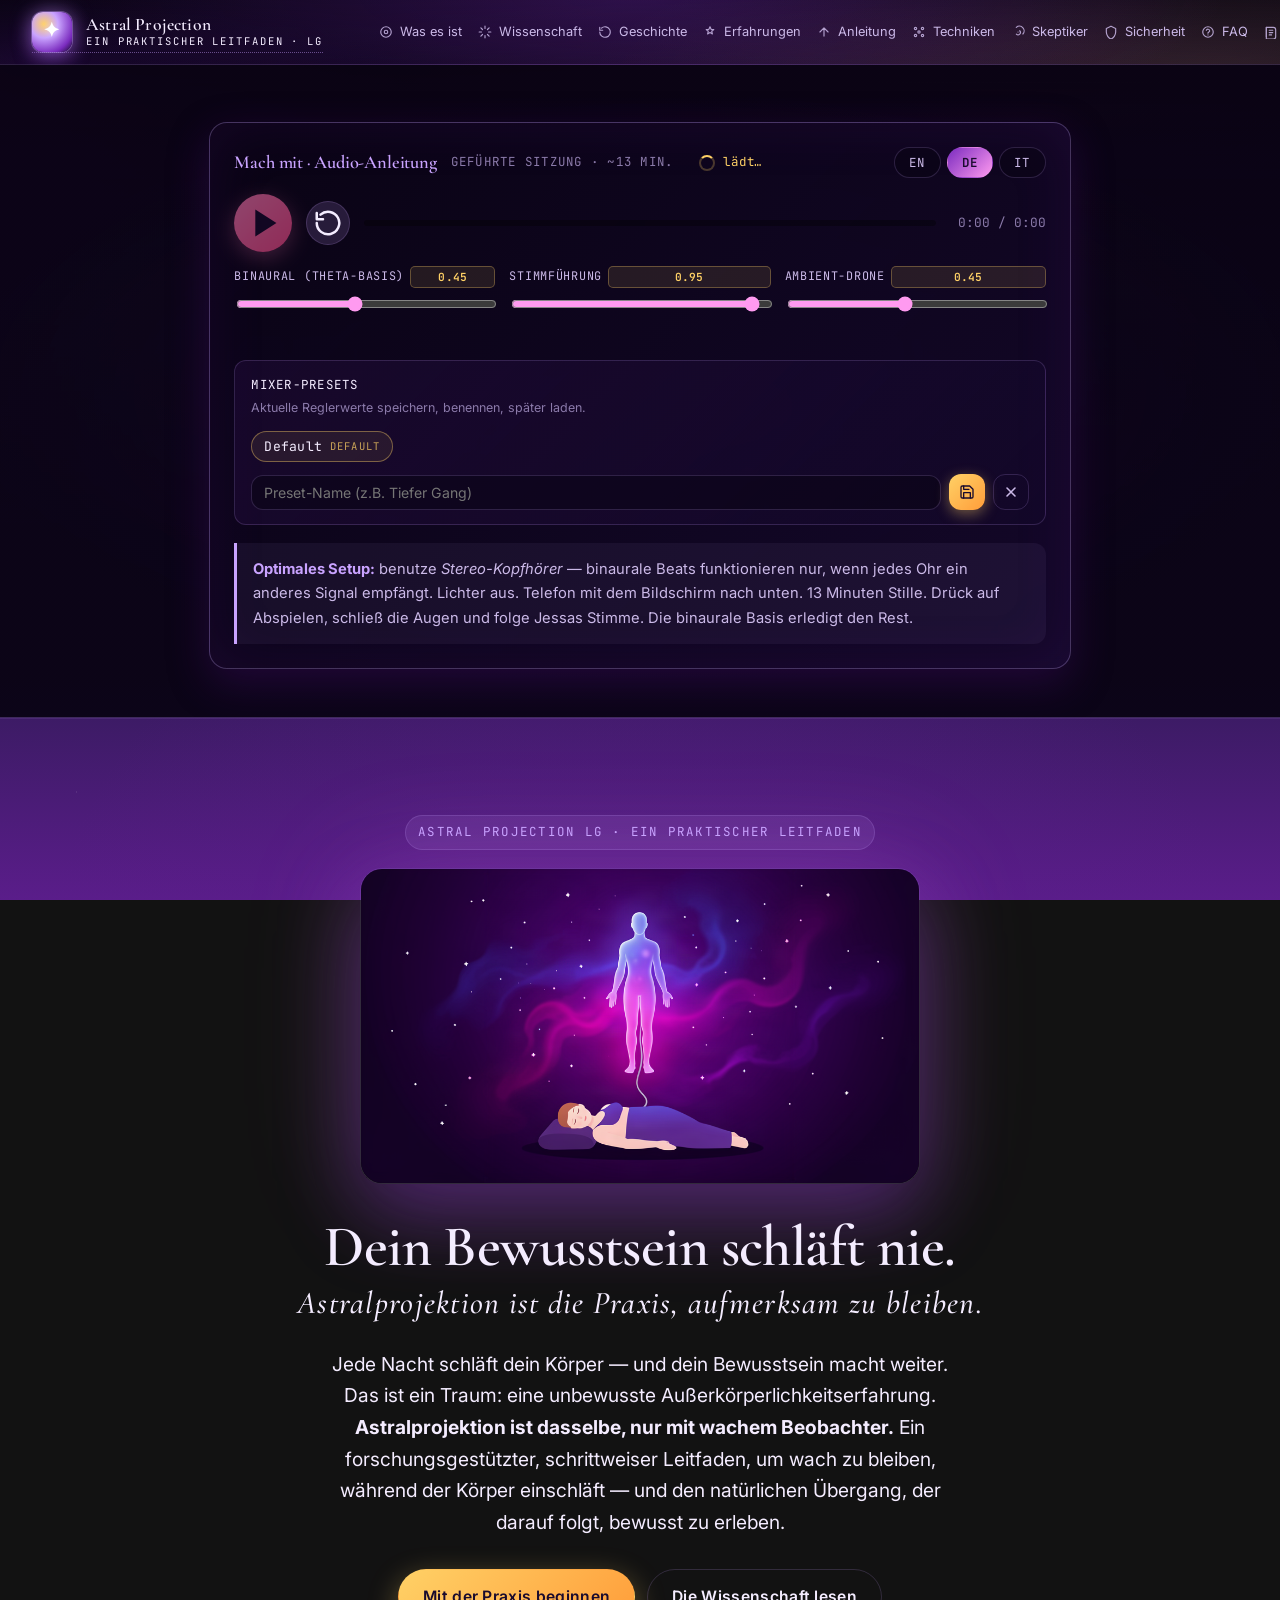
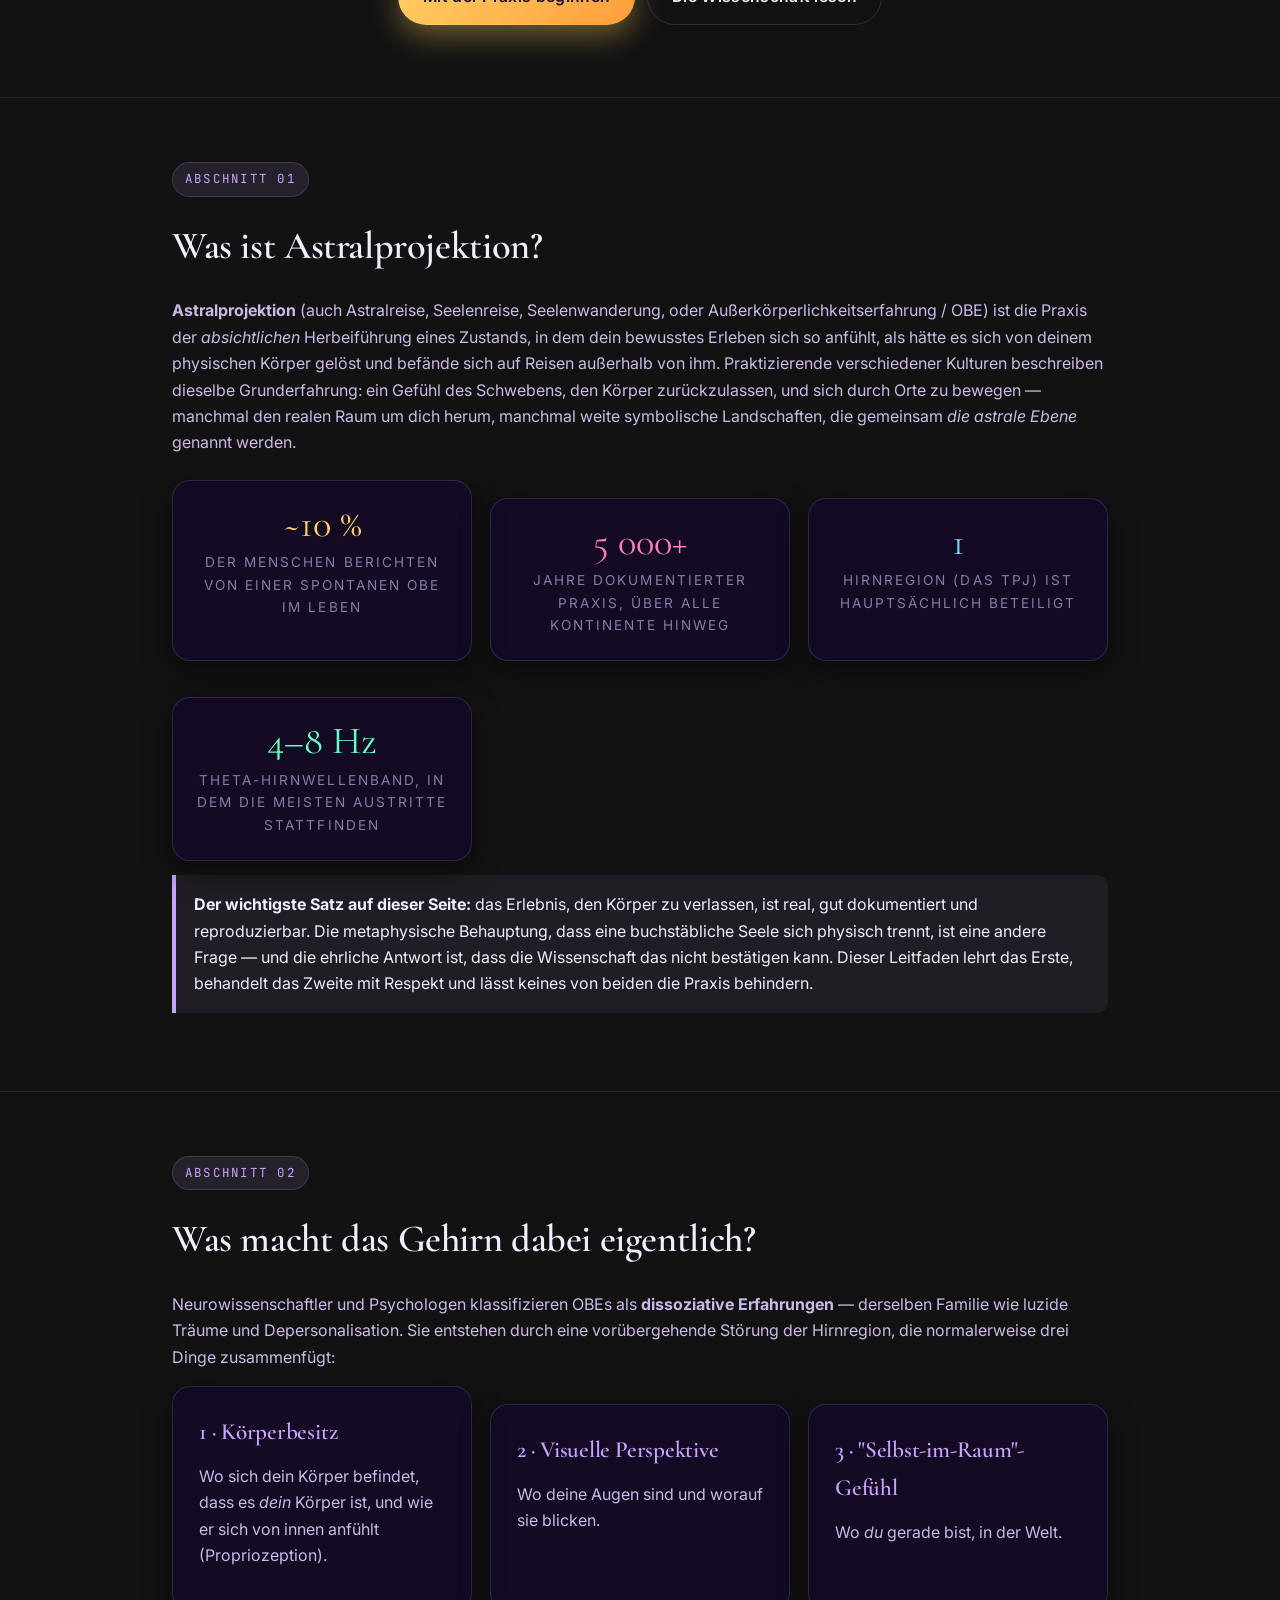
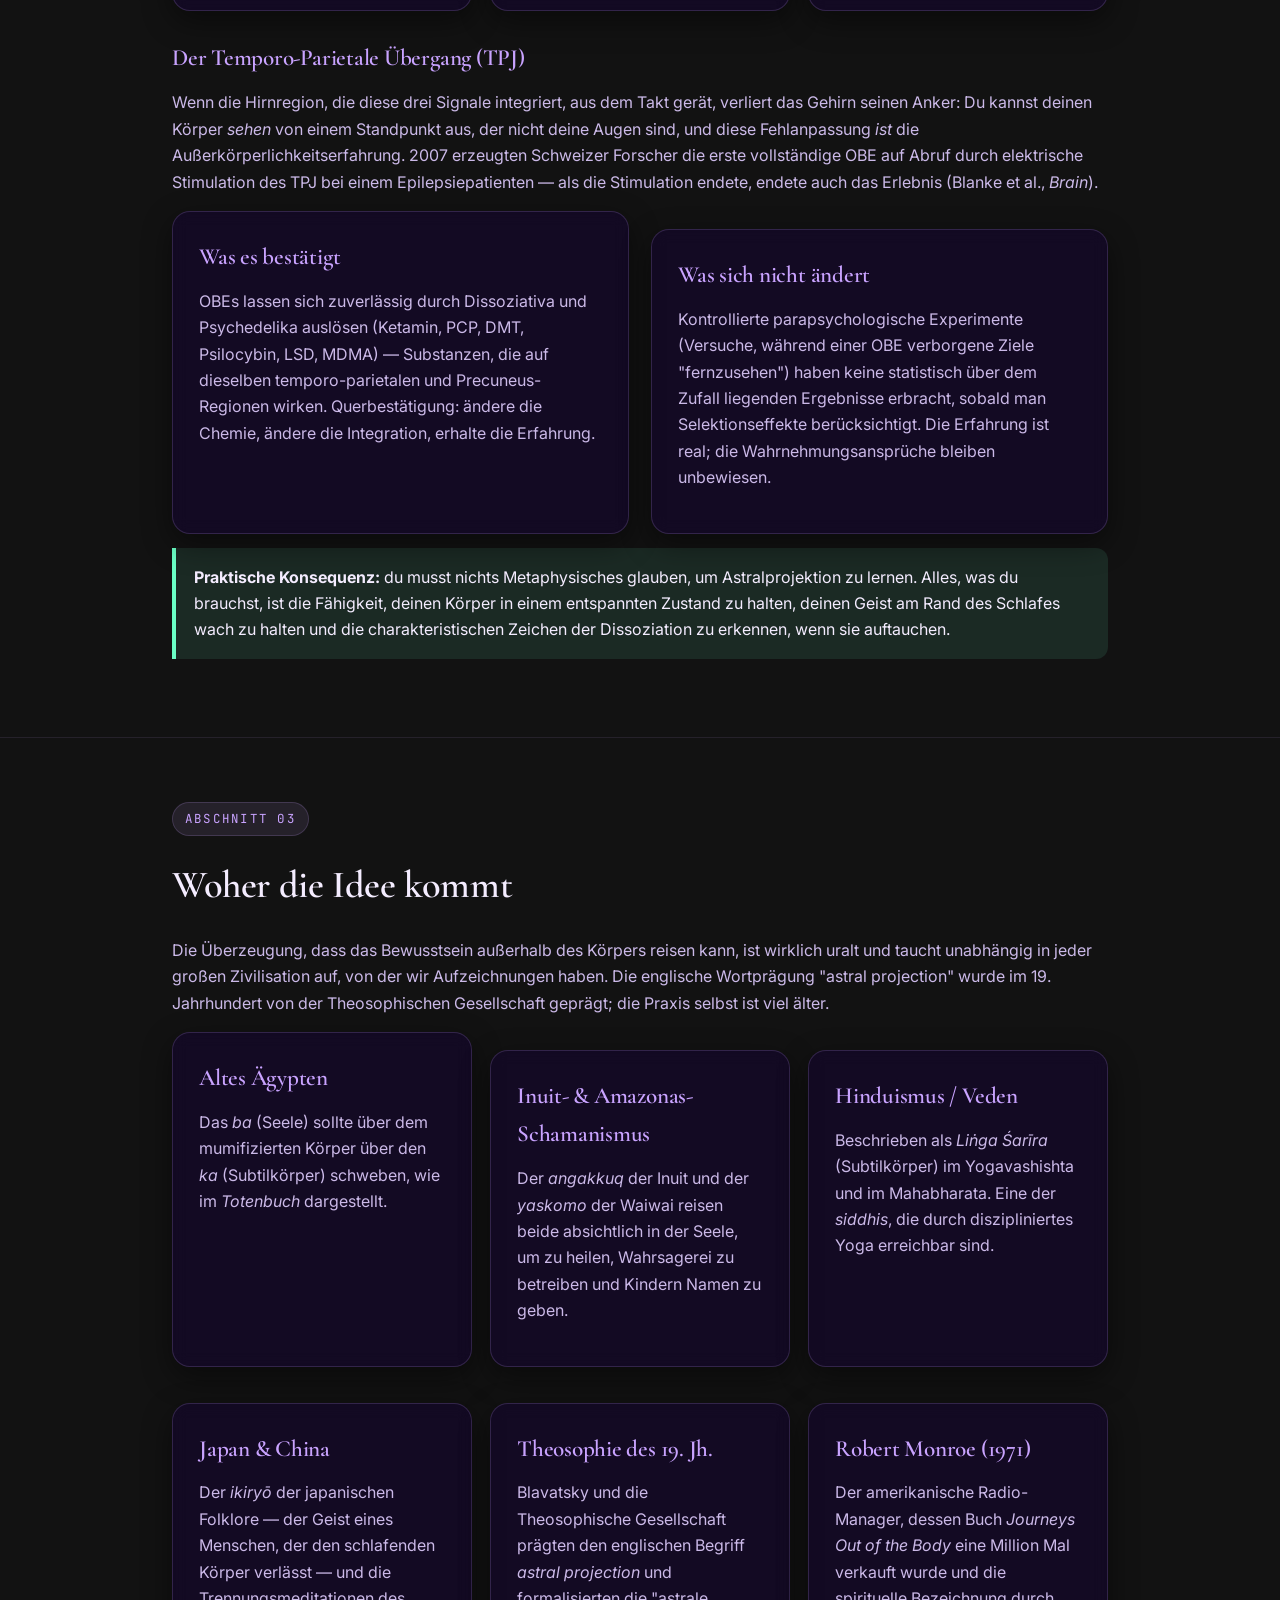
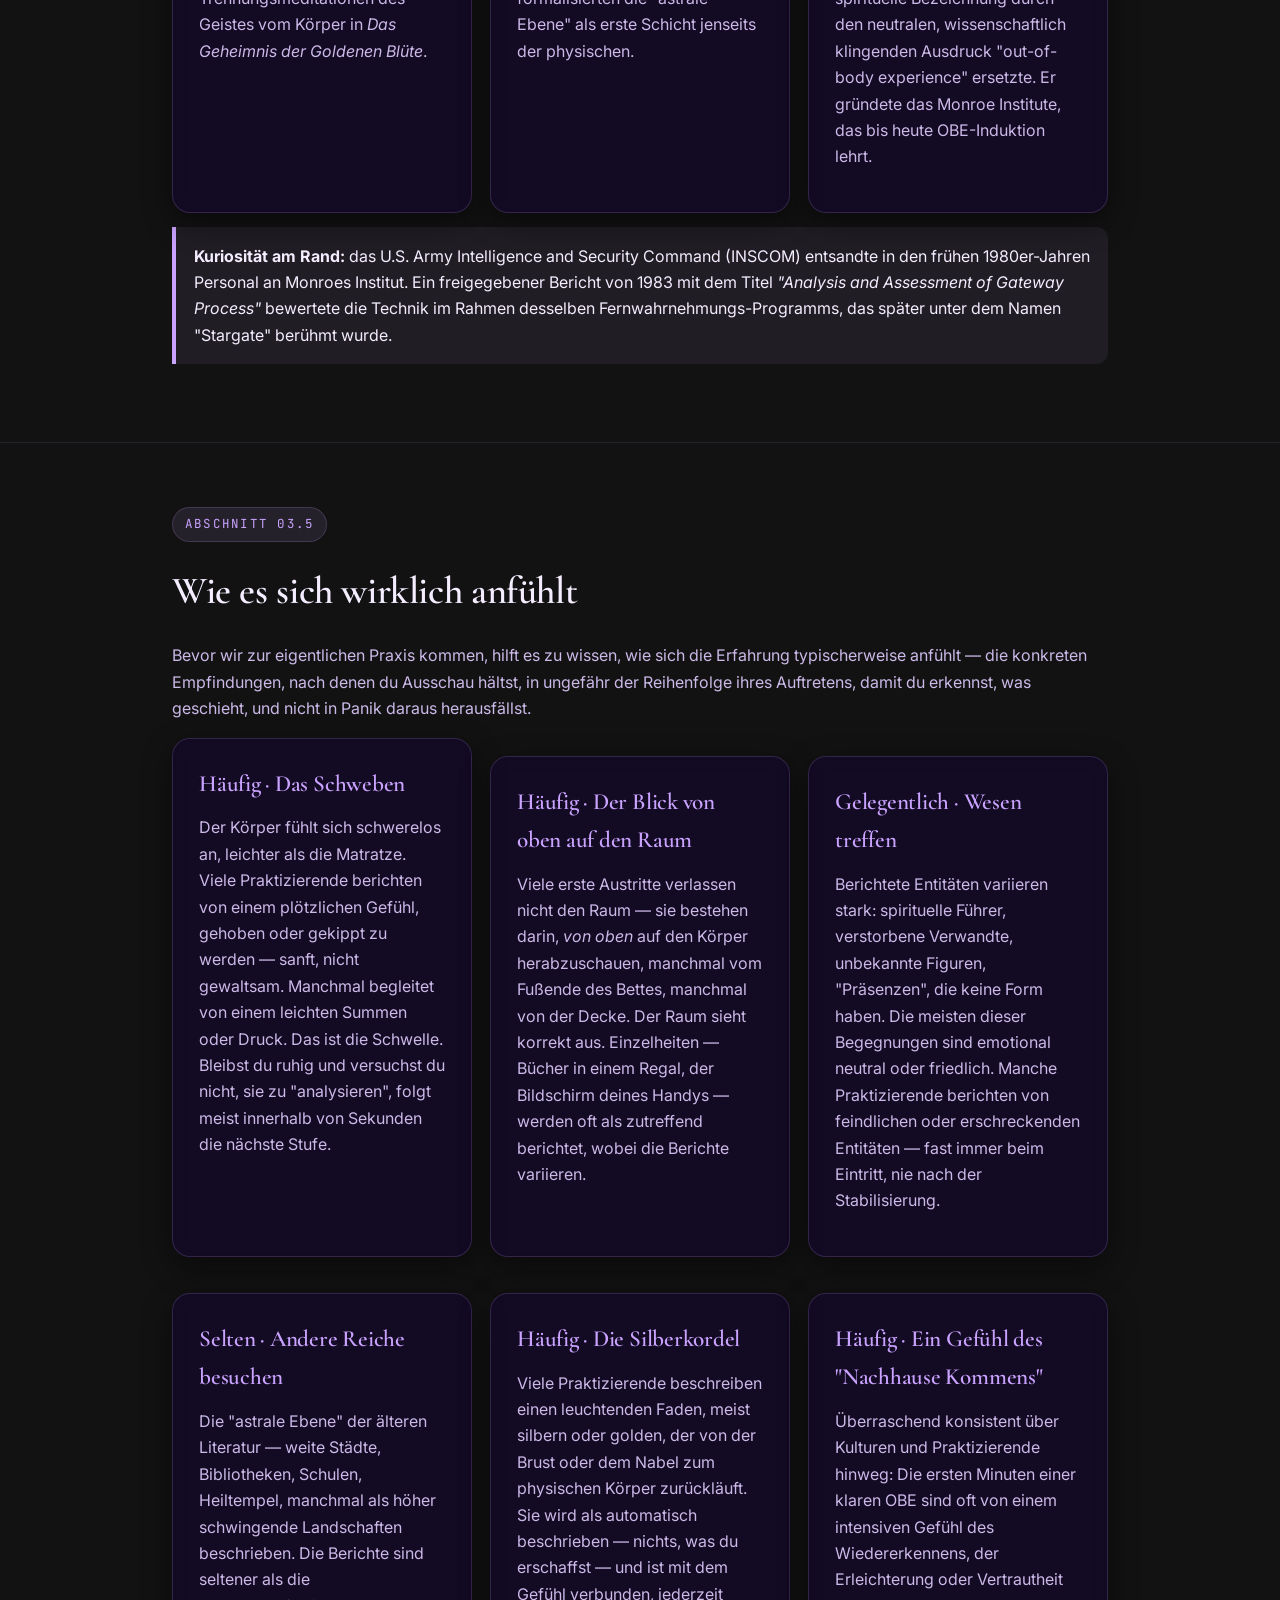
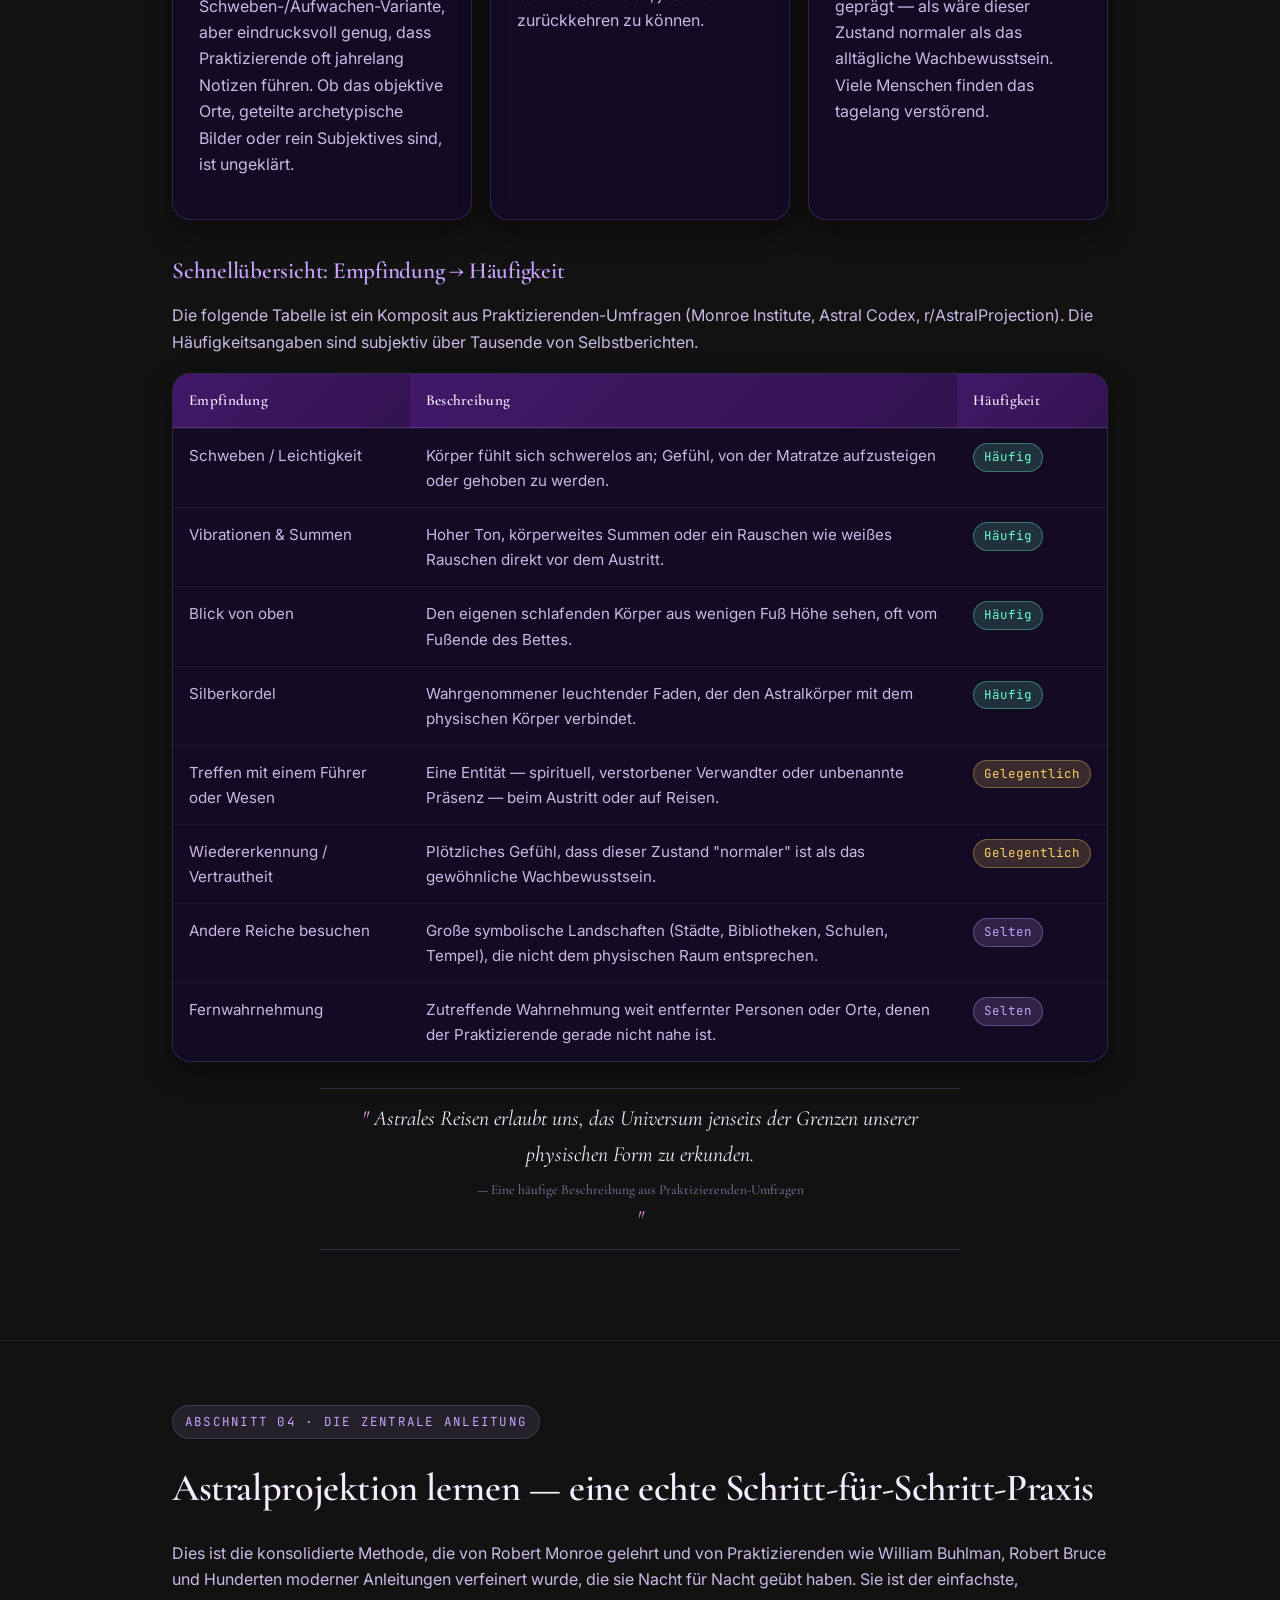
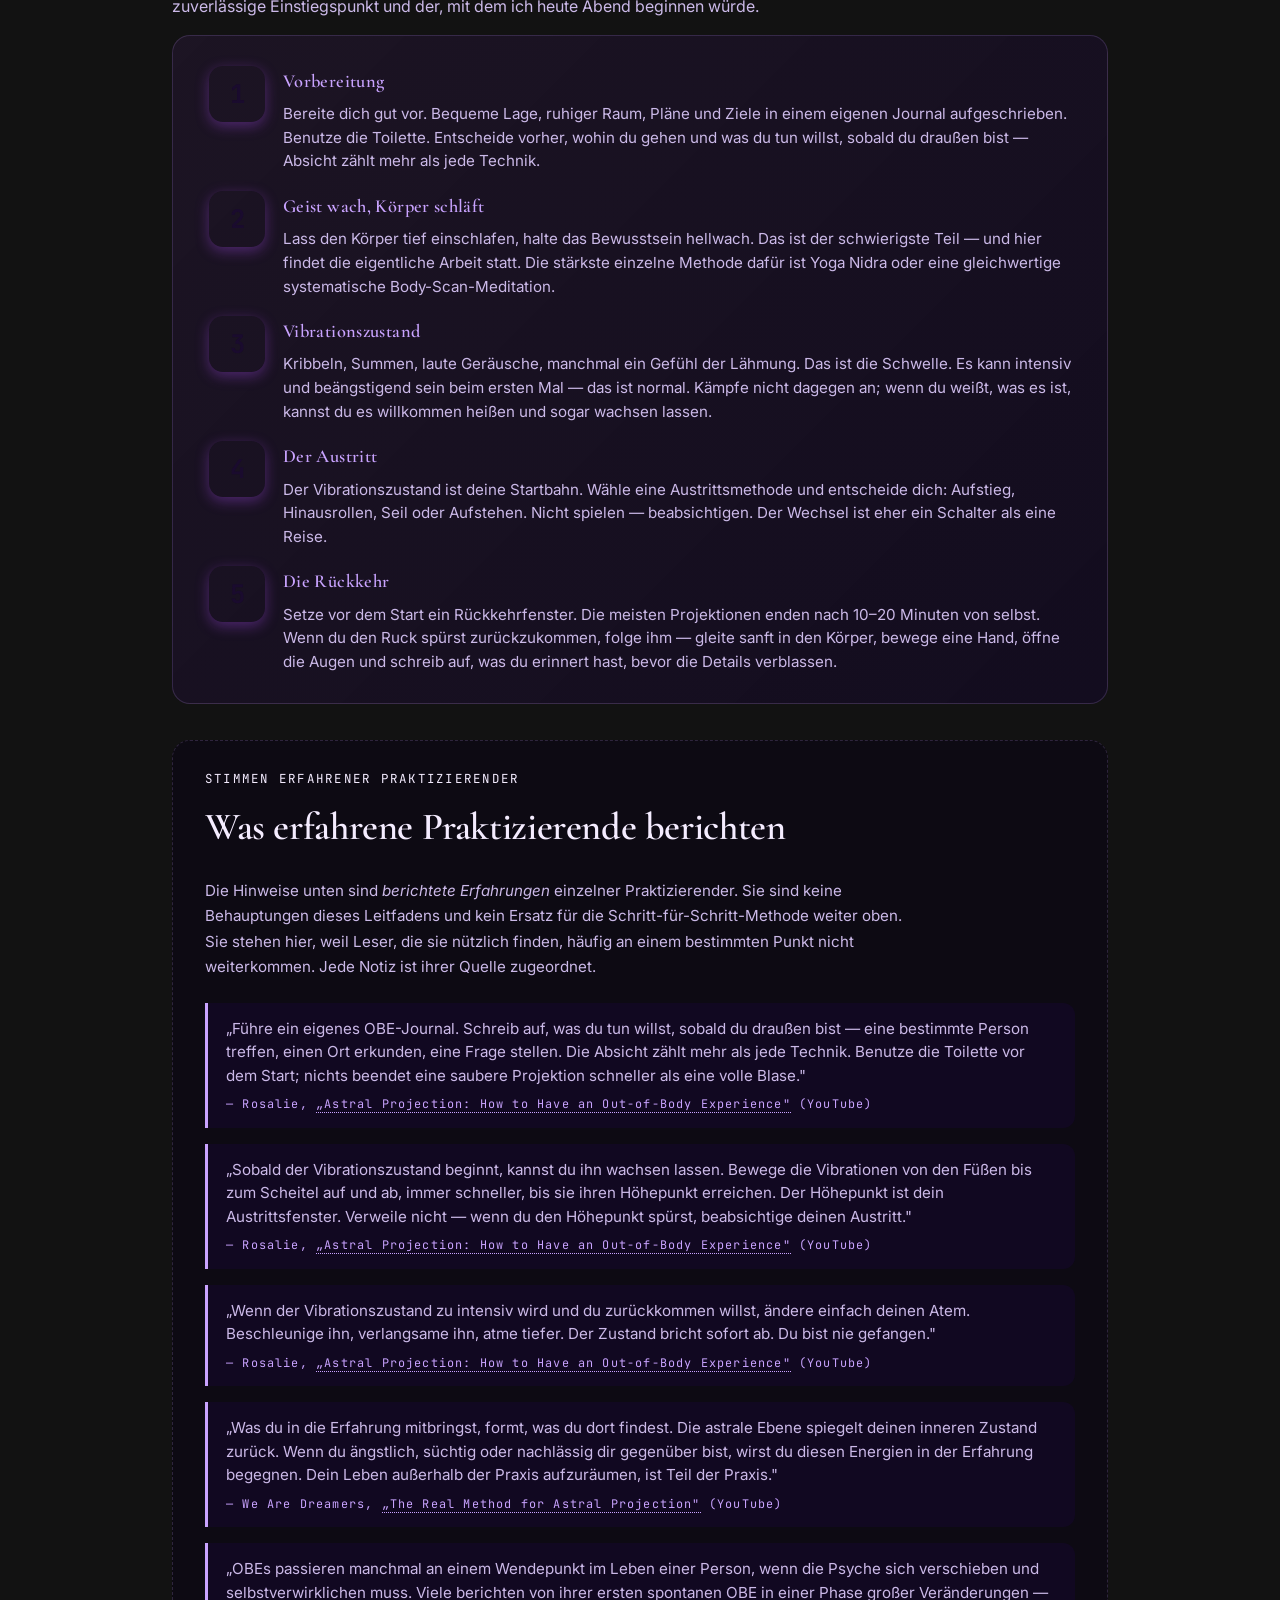
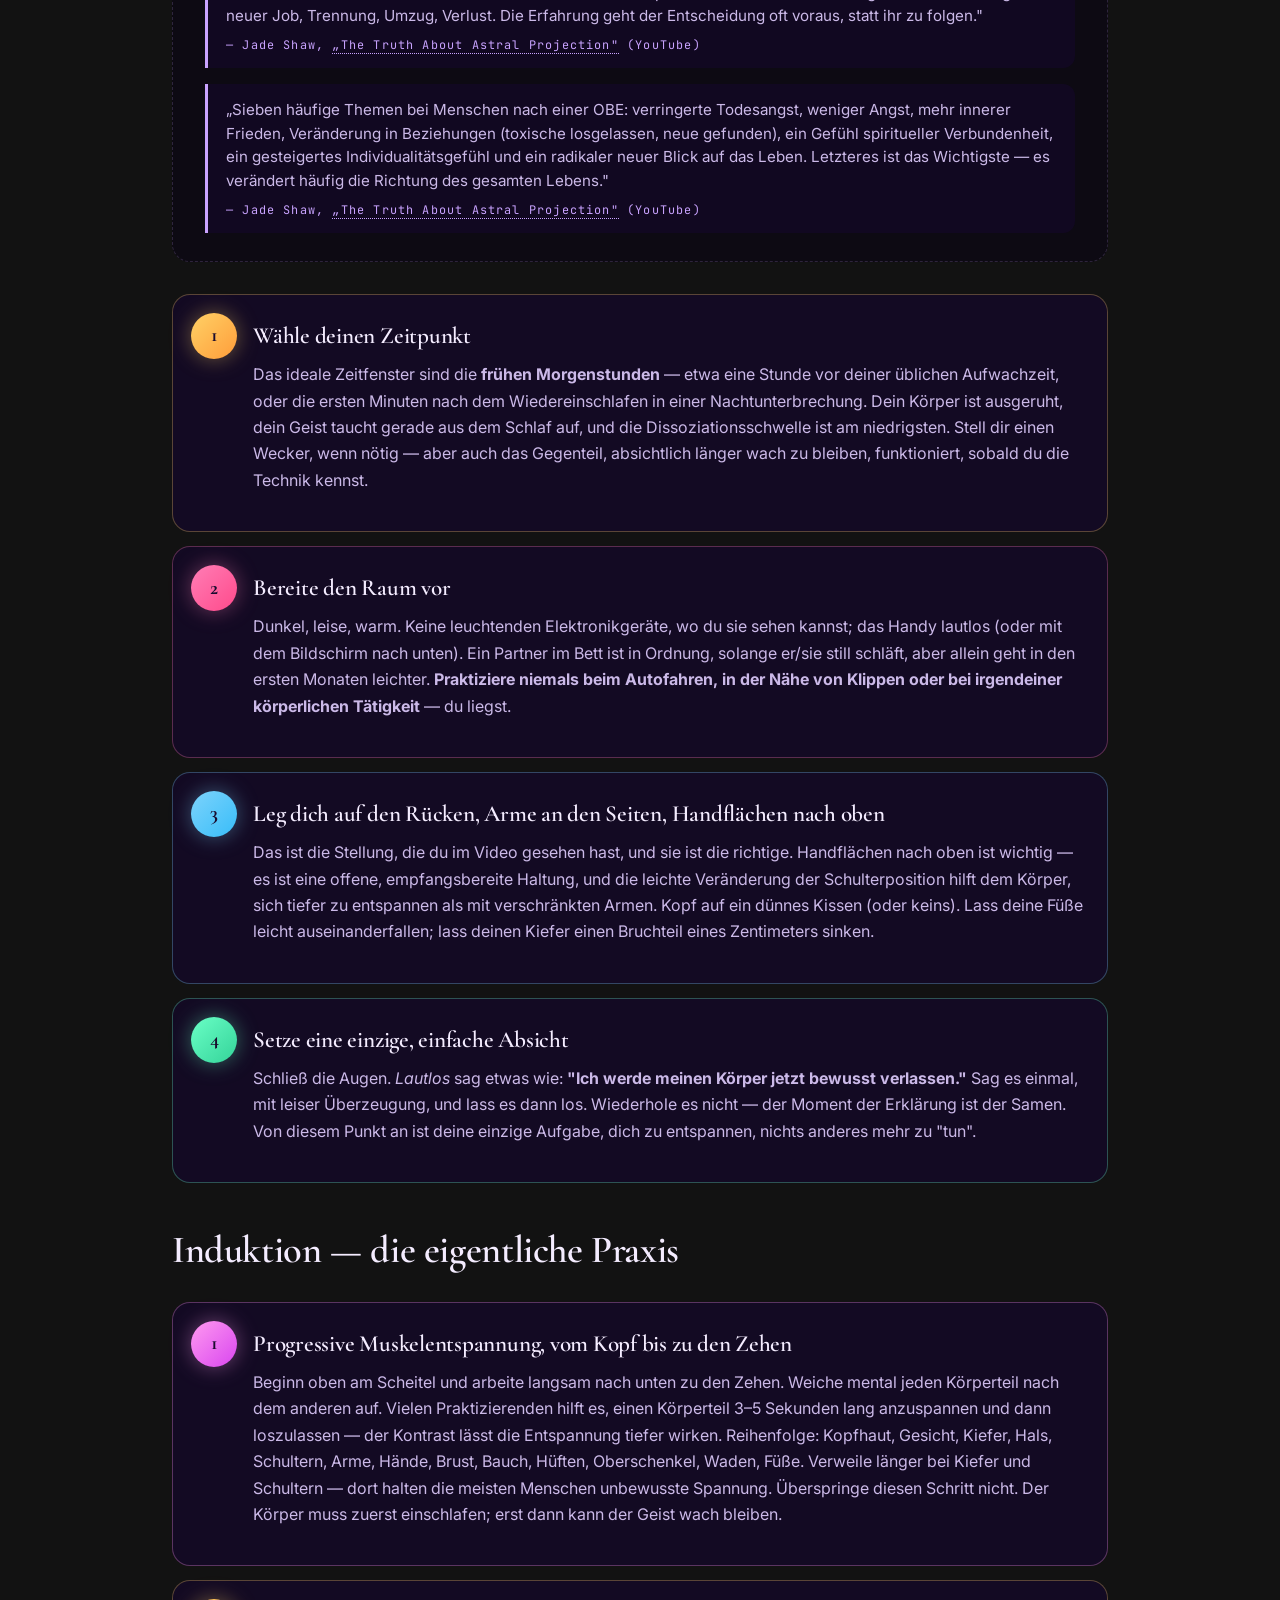
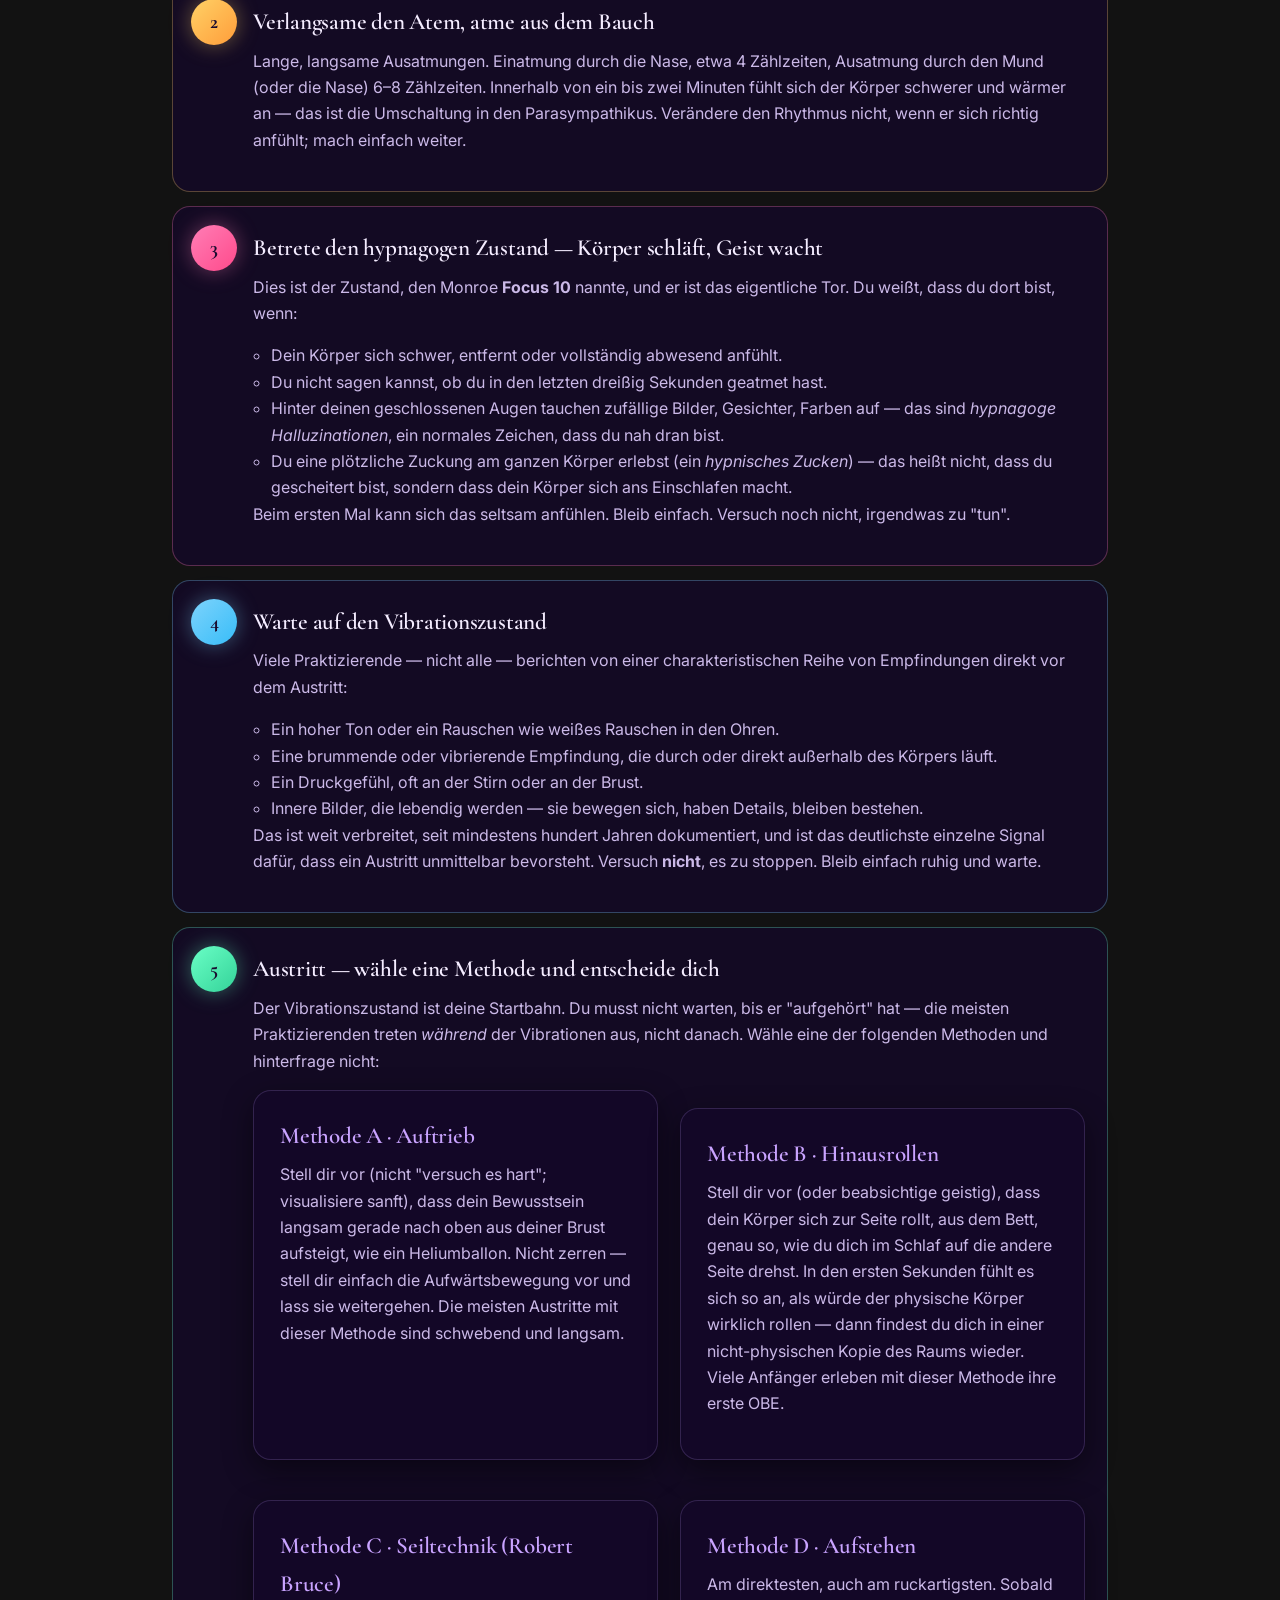
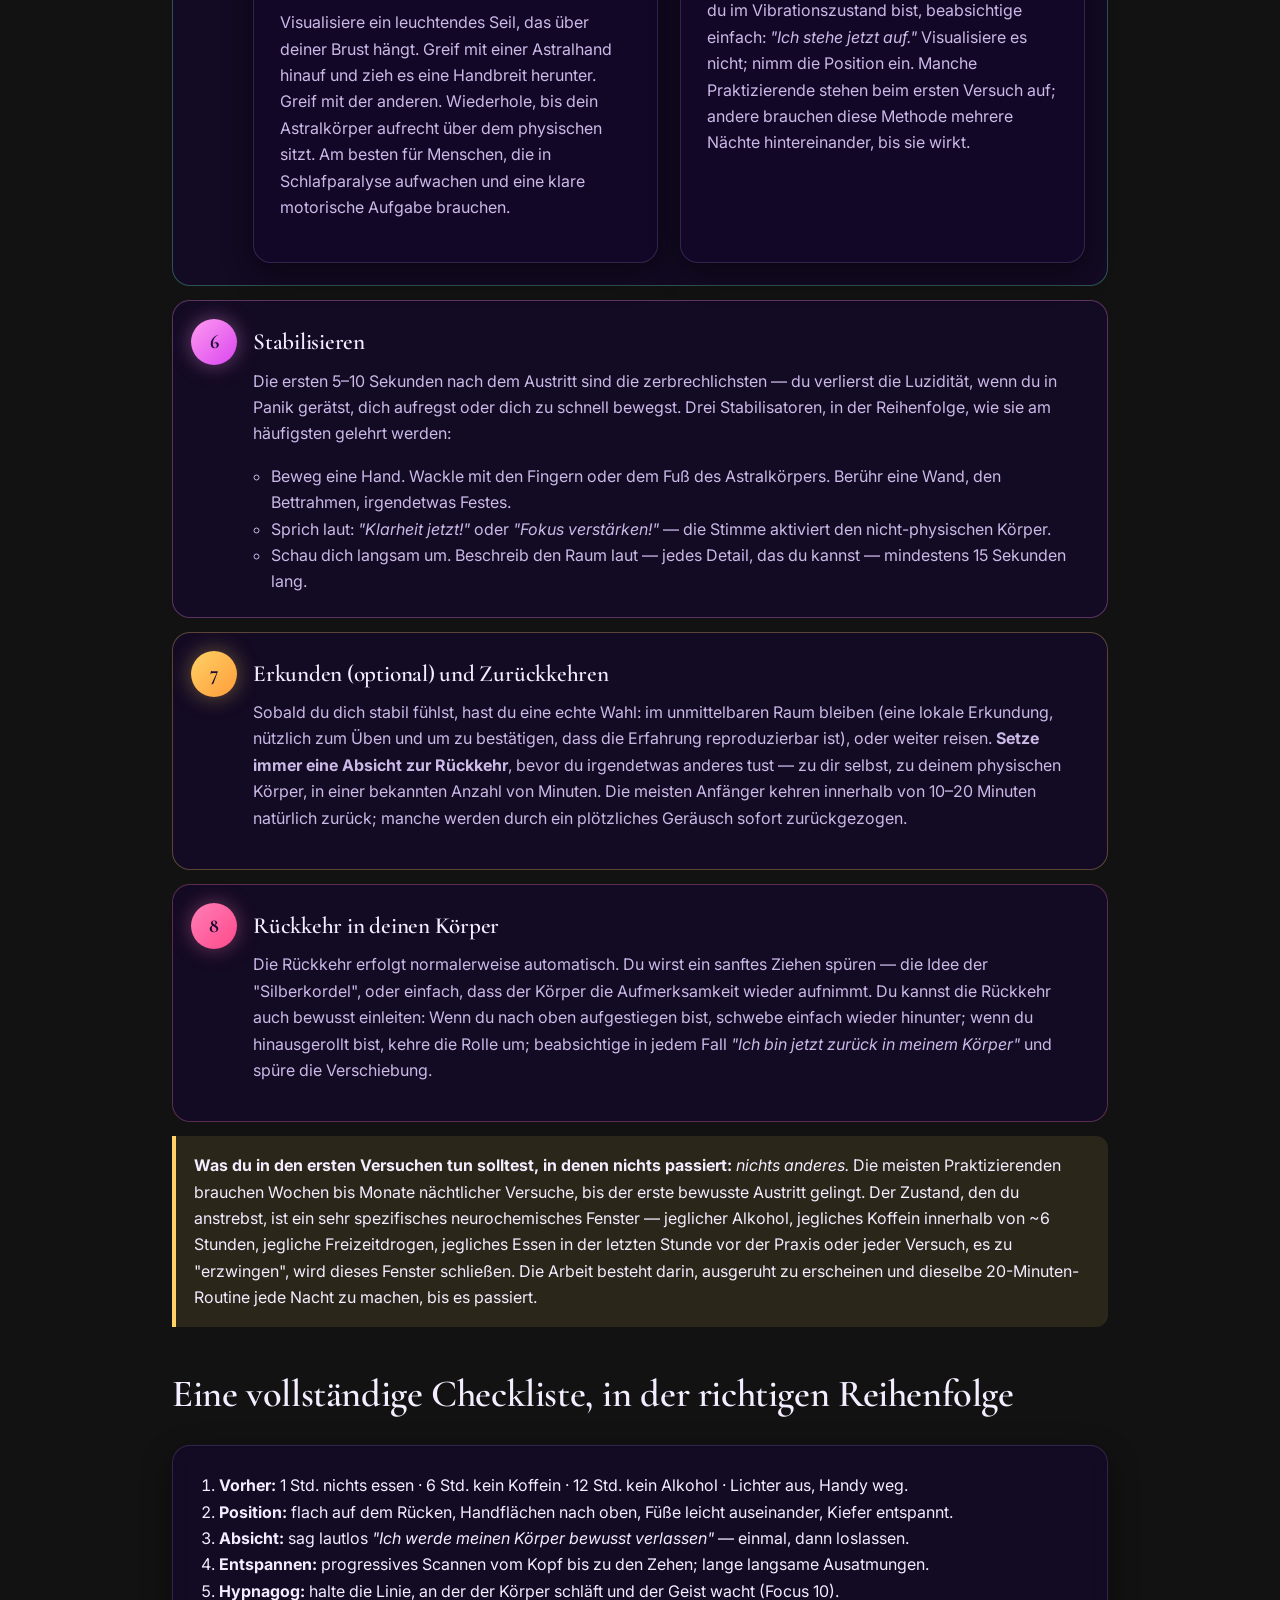
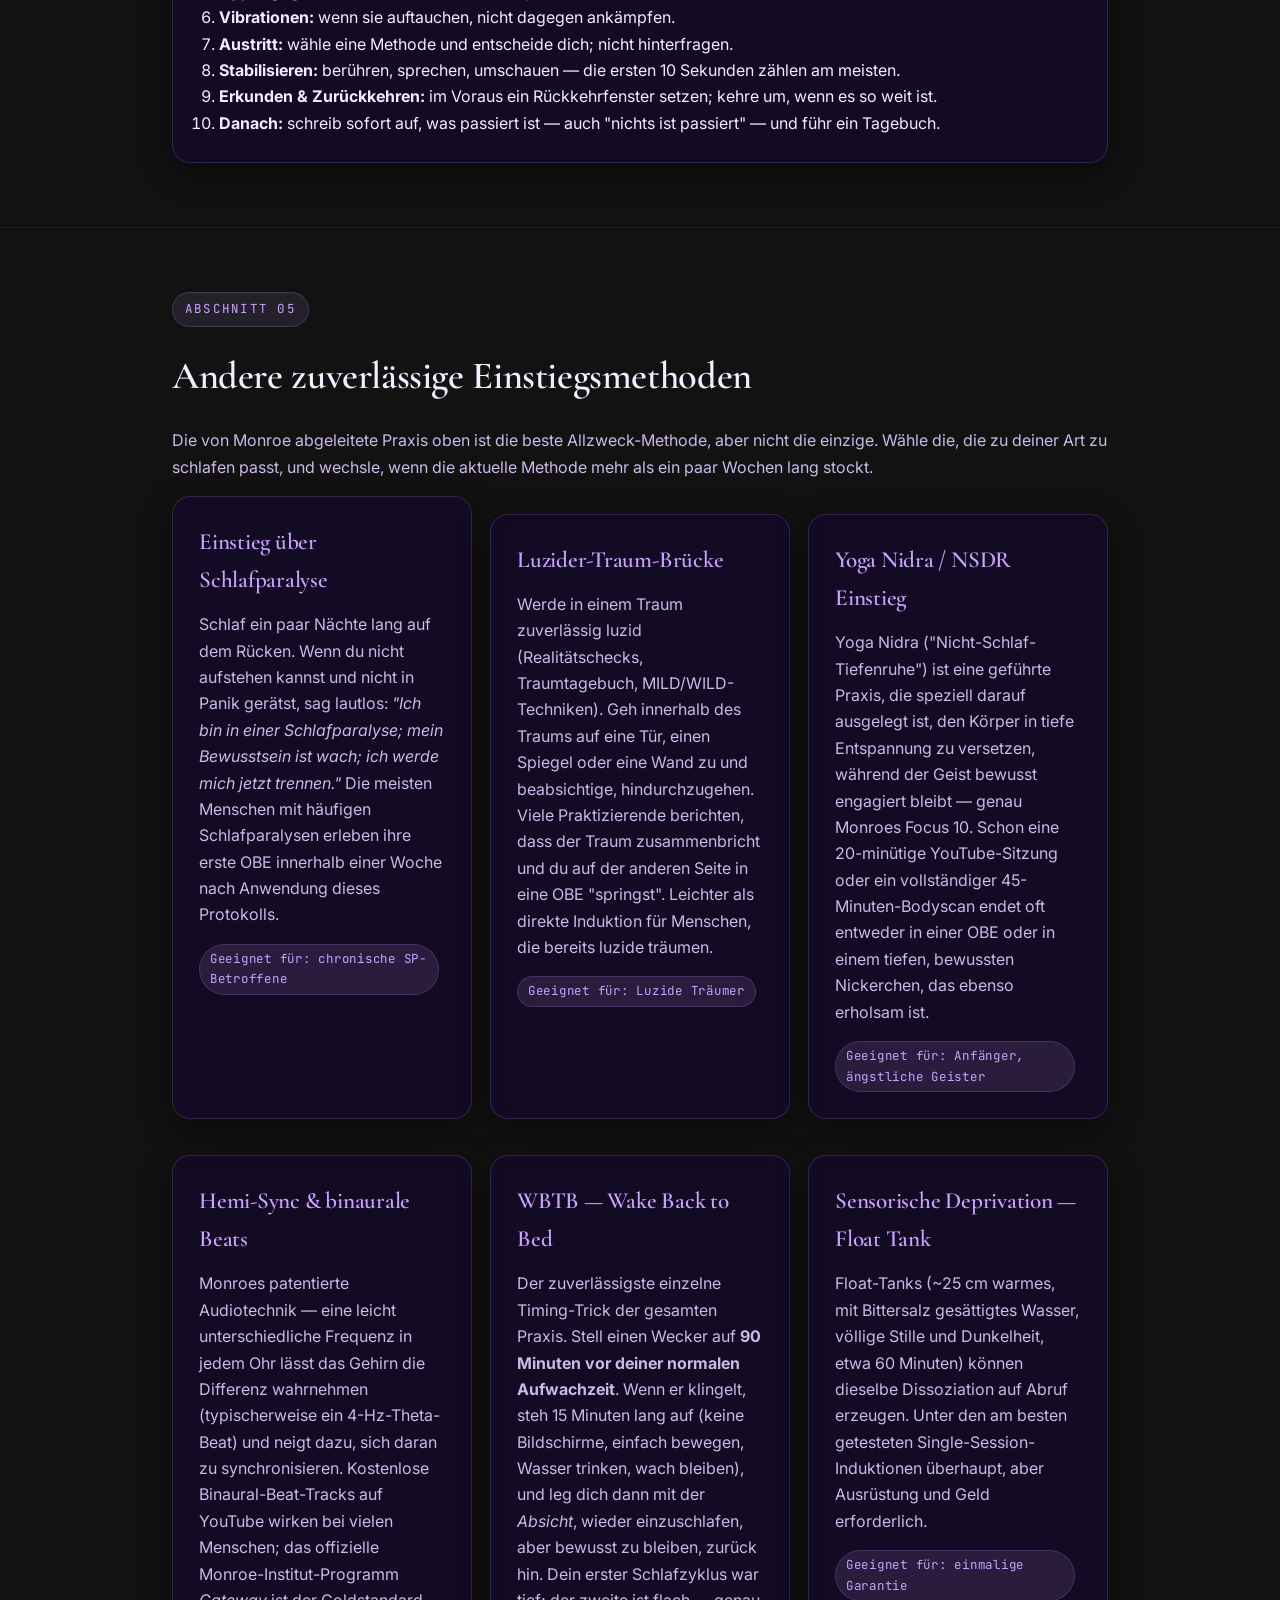
==== commit 077f6ec2: "Audio player: add IT button to EN and DE pages User feedback: 'English and German don't have Italian" ====
--- a/de.html
+++ b/de.html
@@ -119,6 +119,7 @@
           <div class="ap-lang-switch" role="tablist" aria-label="Audio-Sprache">
             <button class="ap-lang-btn" data-lang="en" aria-pressed="false">EN</button>
             <button class="ap-lang-btn active" data-lang="de" aria-pressed="true">DE</button>
+            <button class="ap-lang-btn" data-lang="it" aria-pressed="false">IT</button>
           </div>
         </div>
 
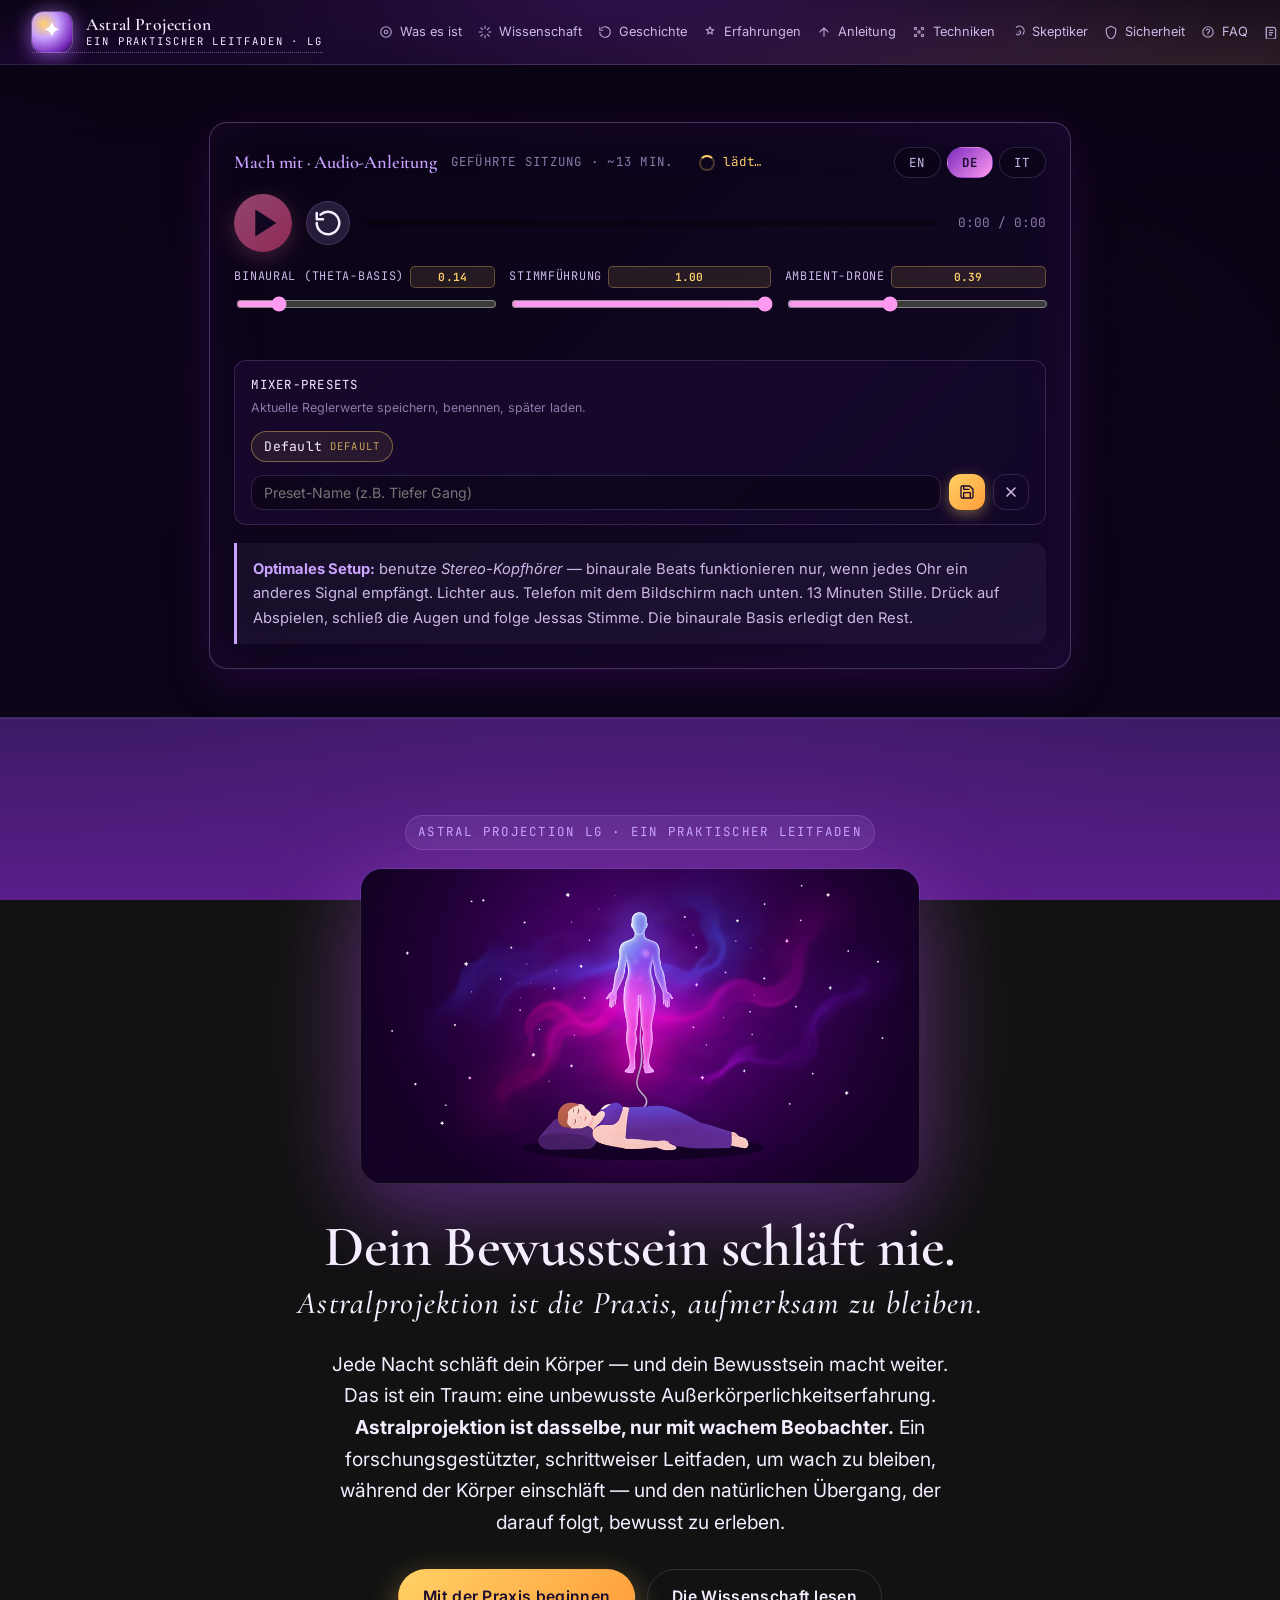
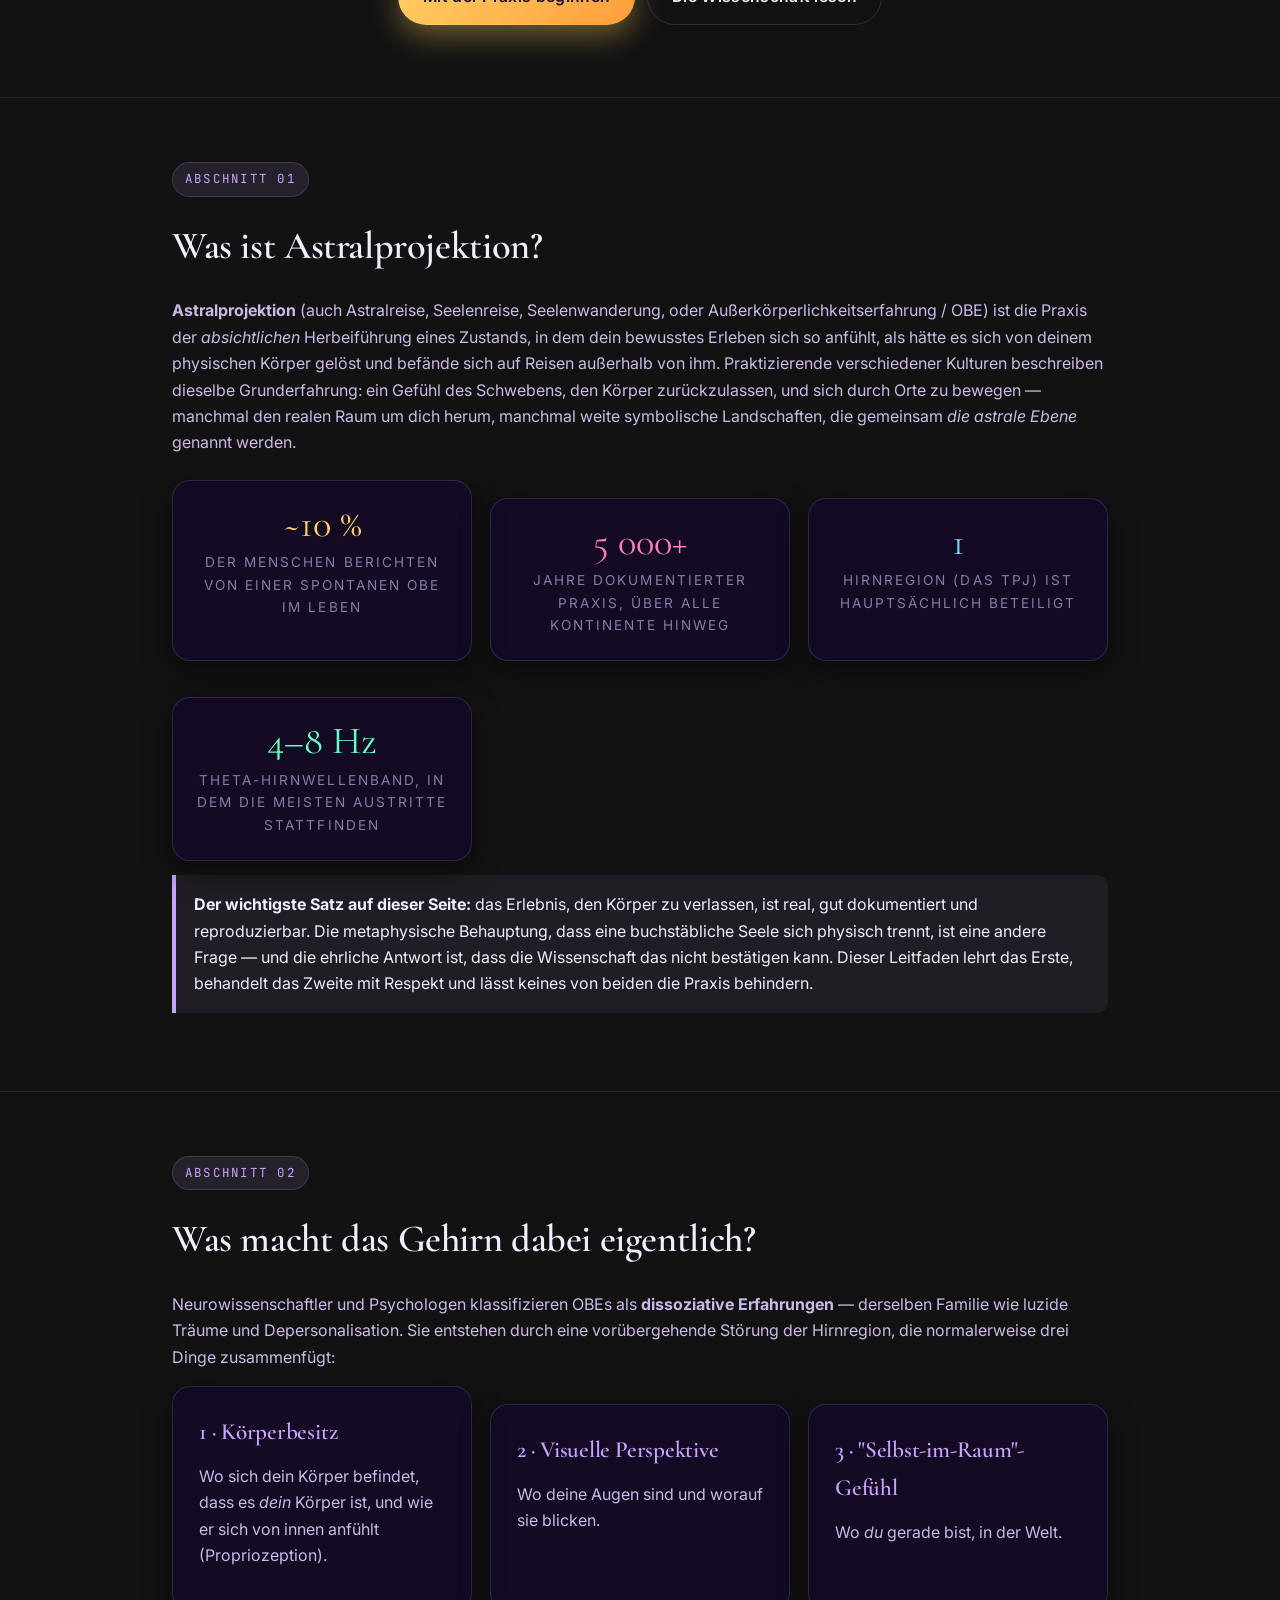
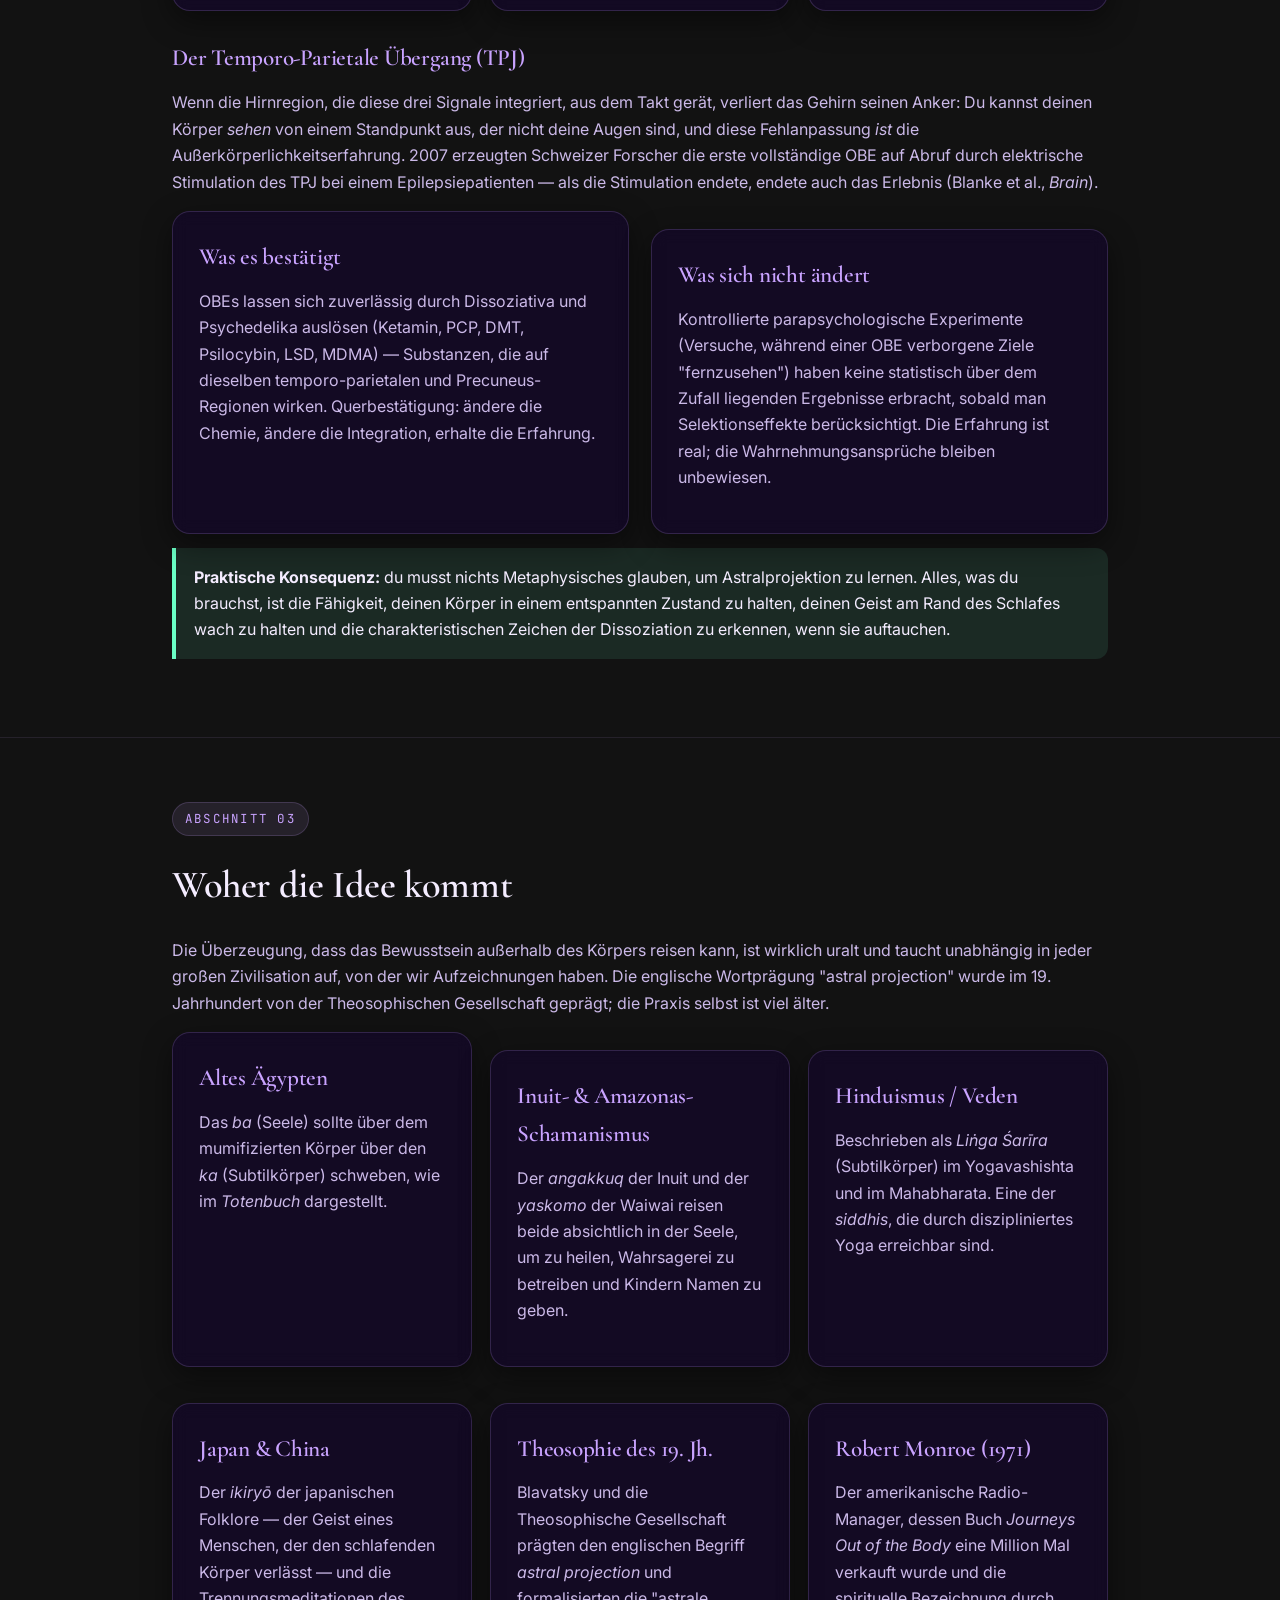
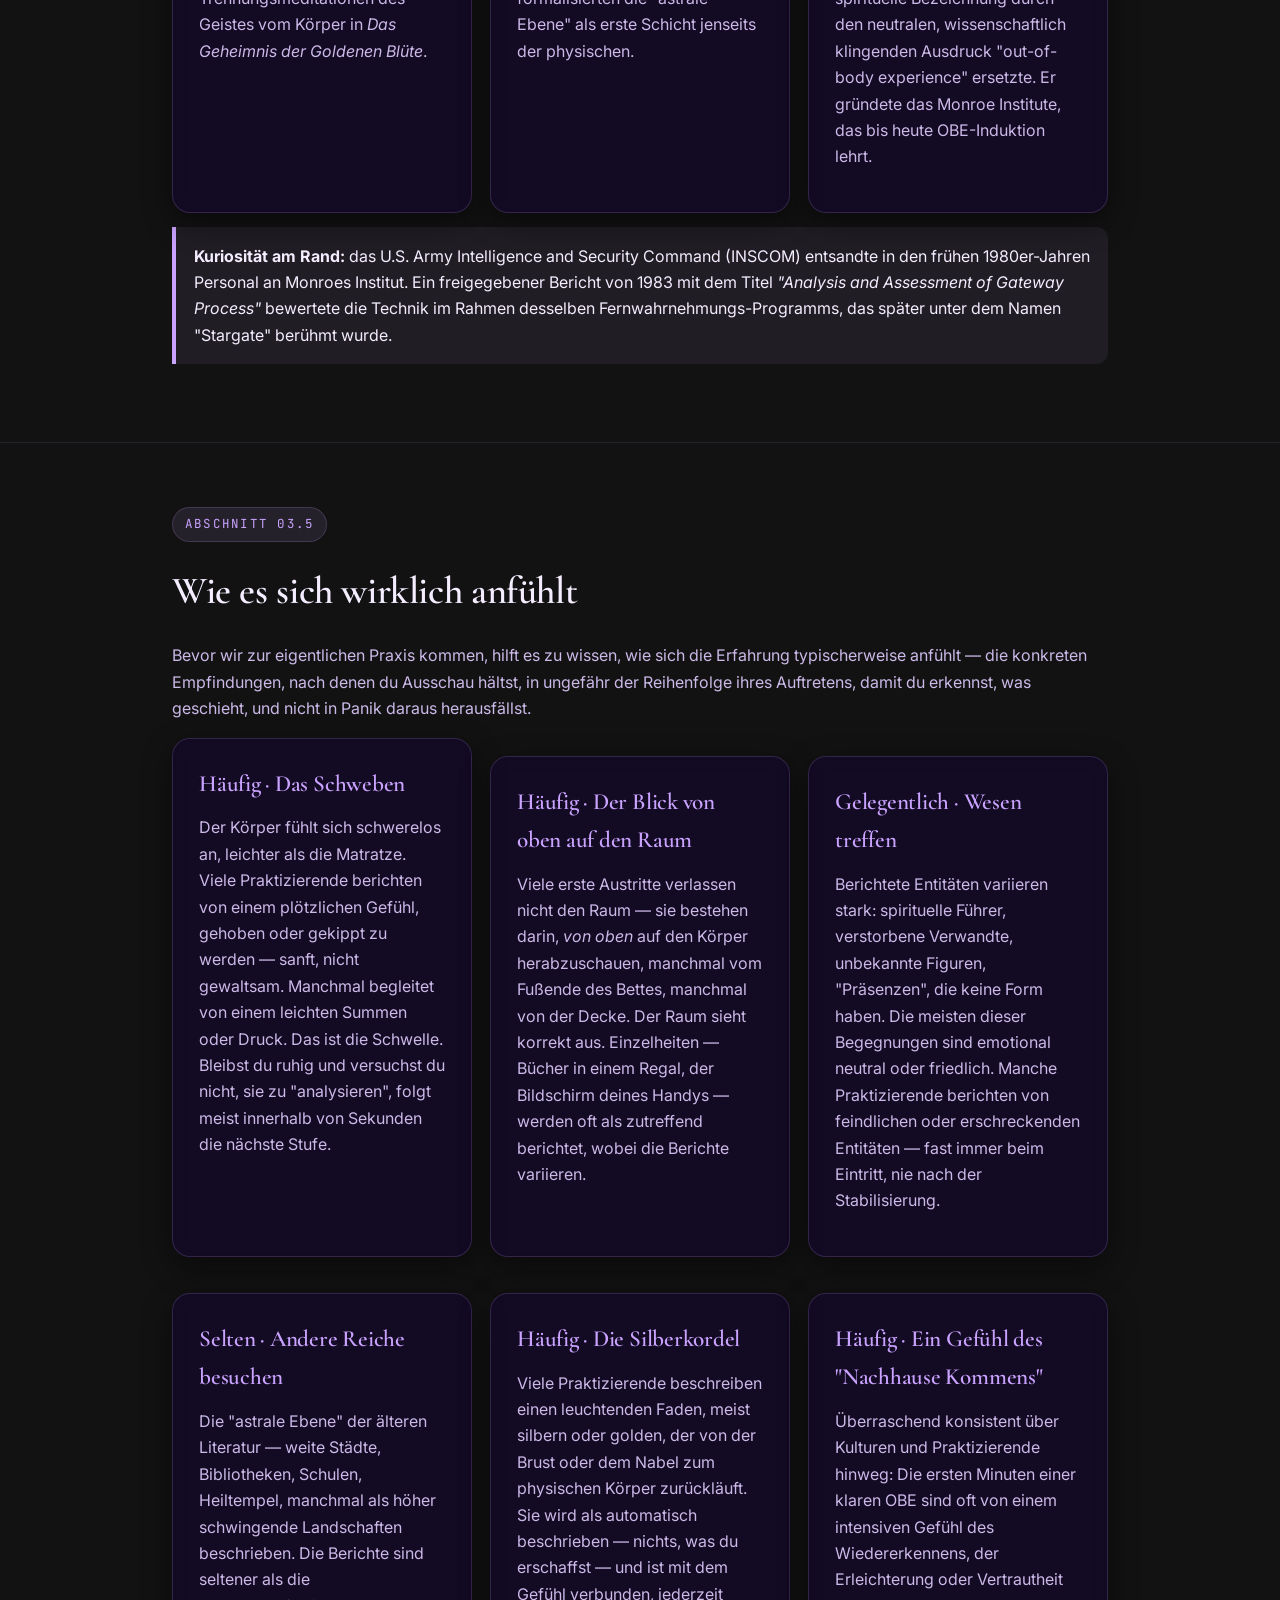
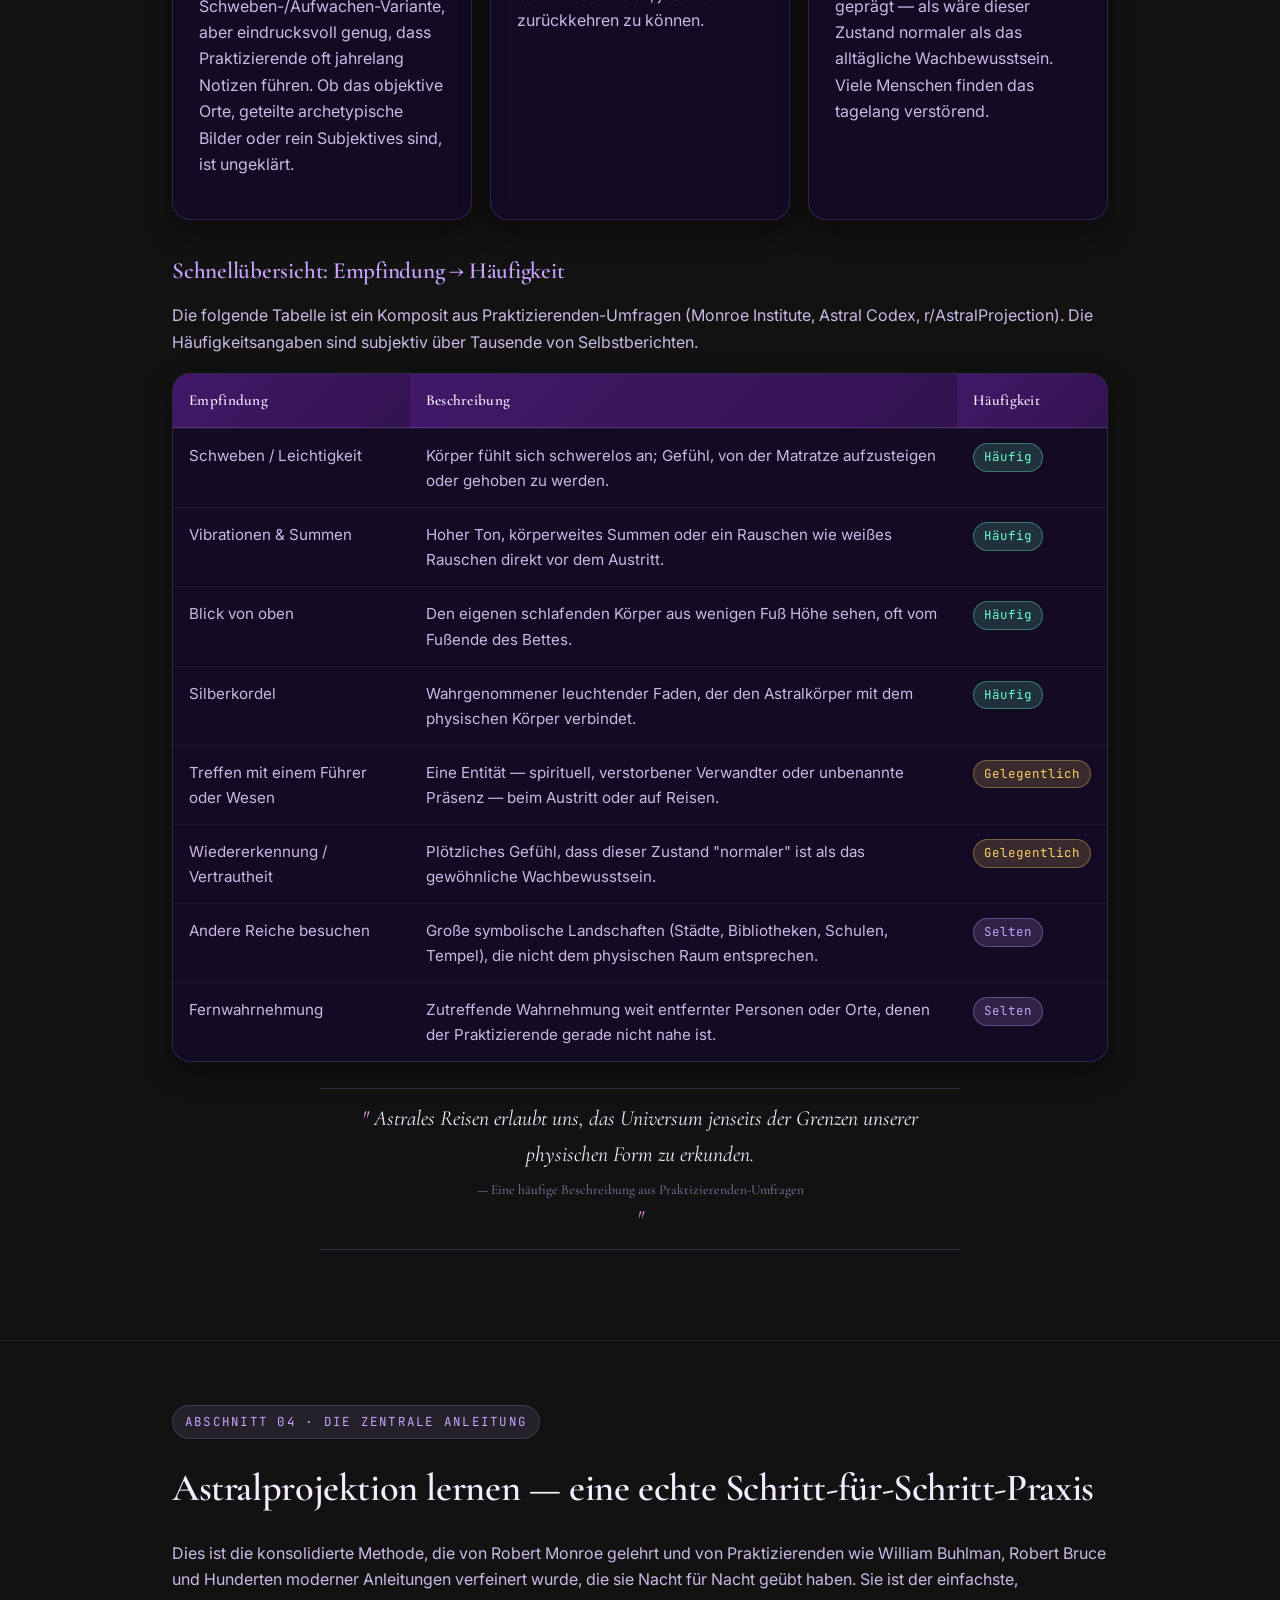
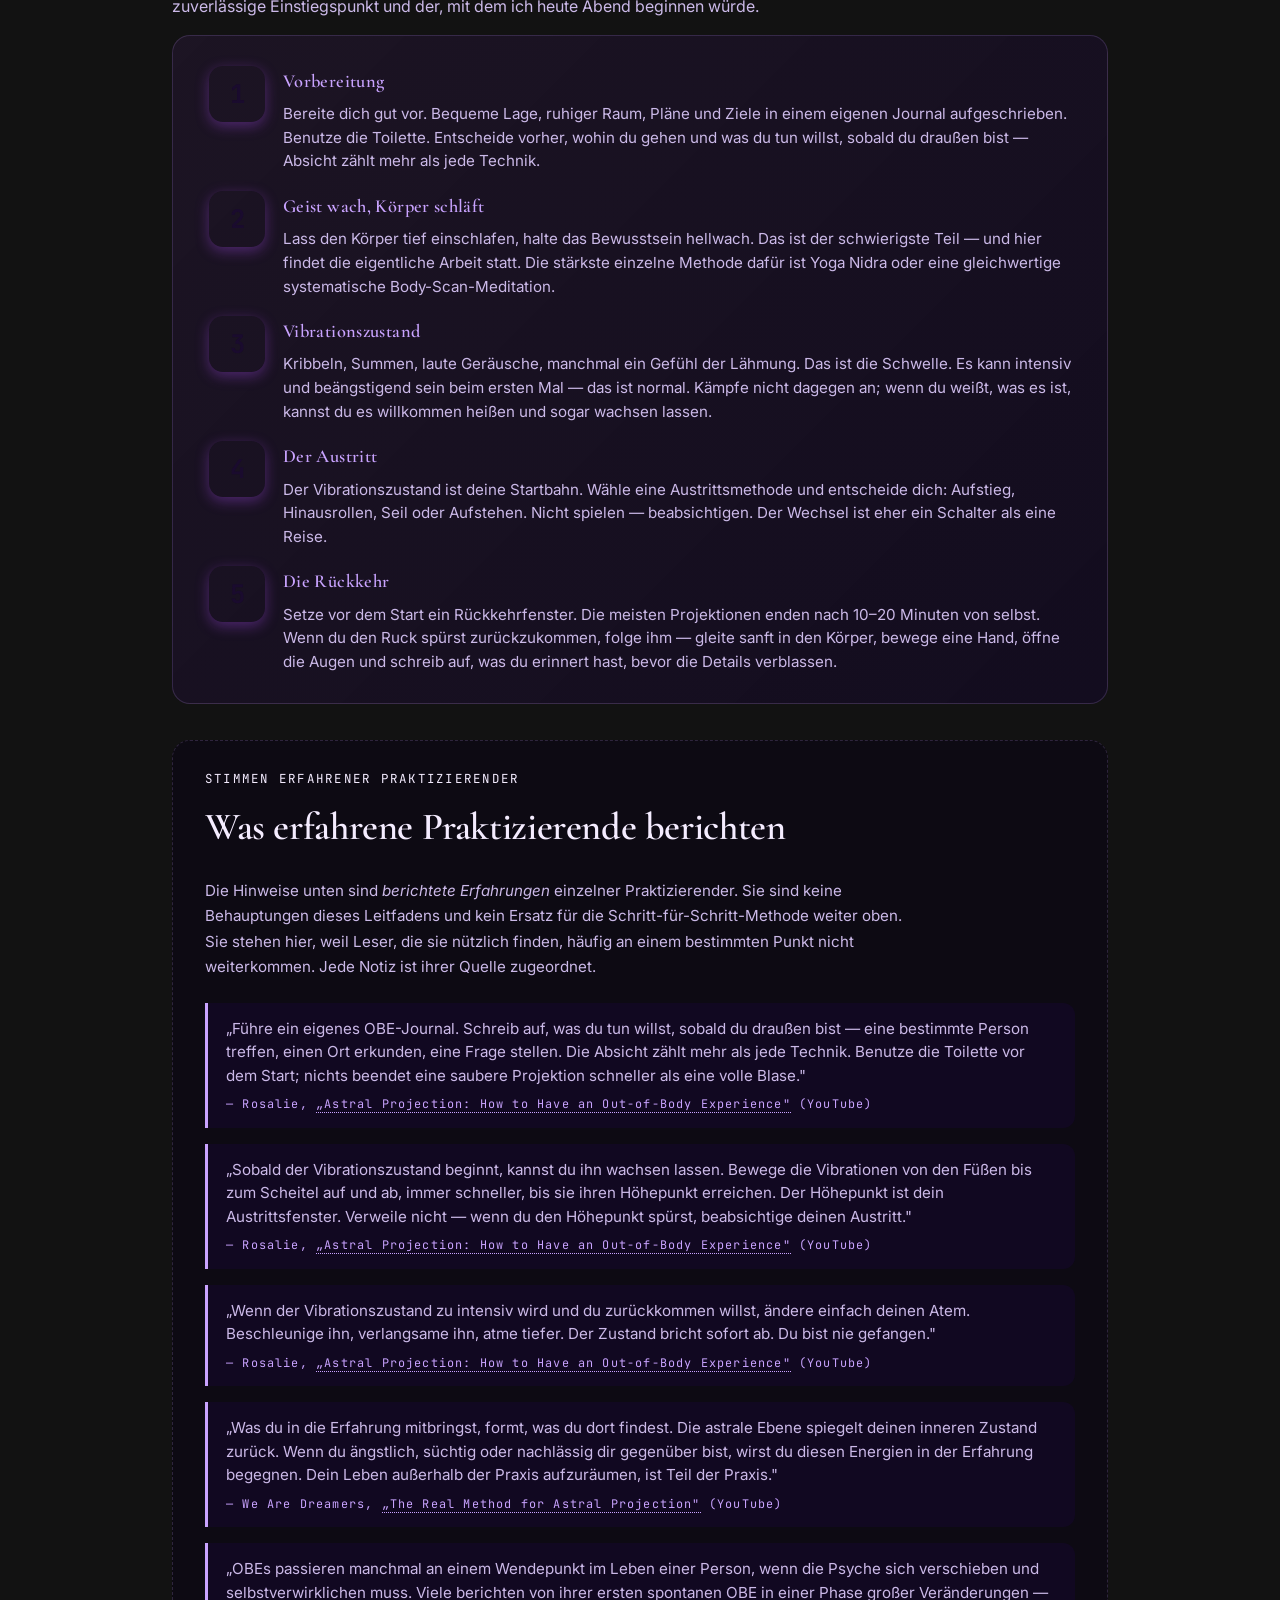
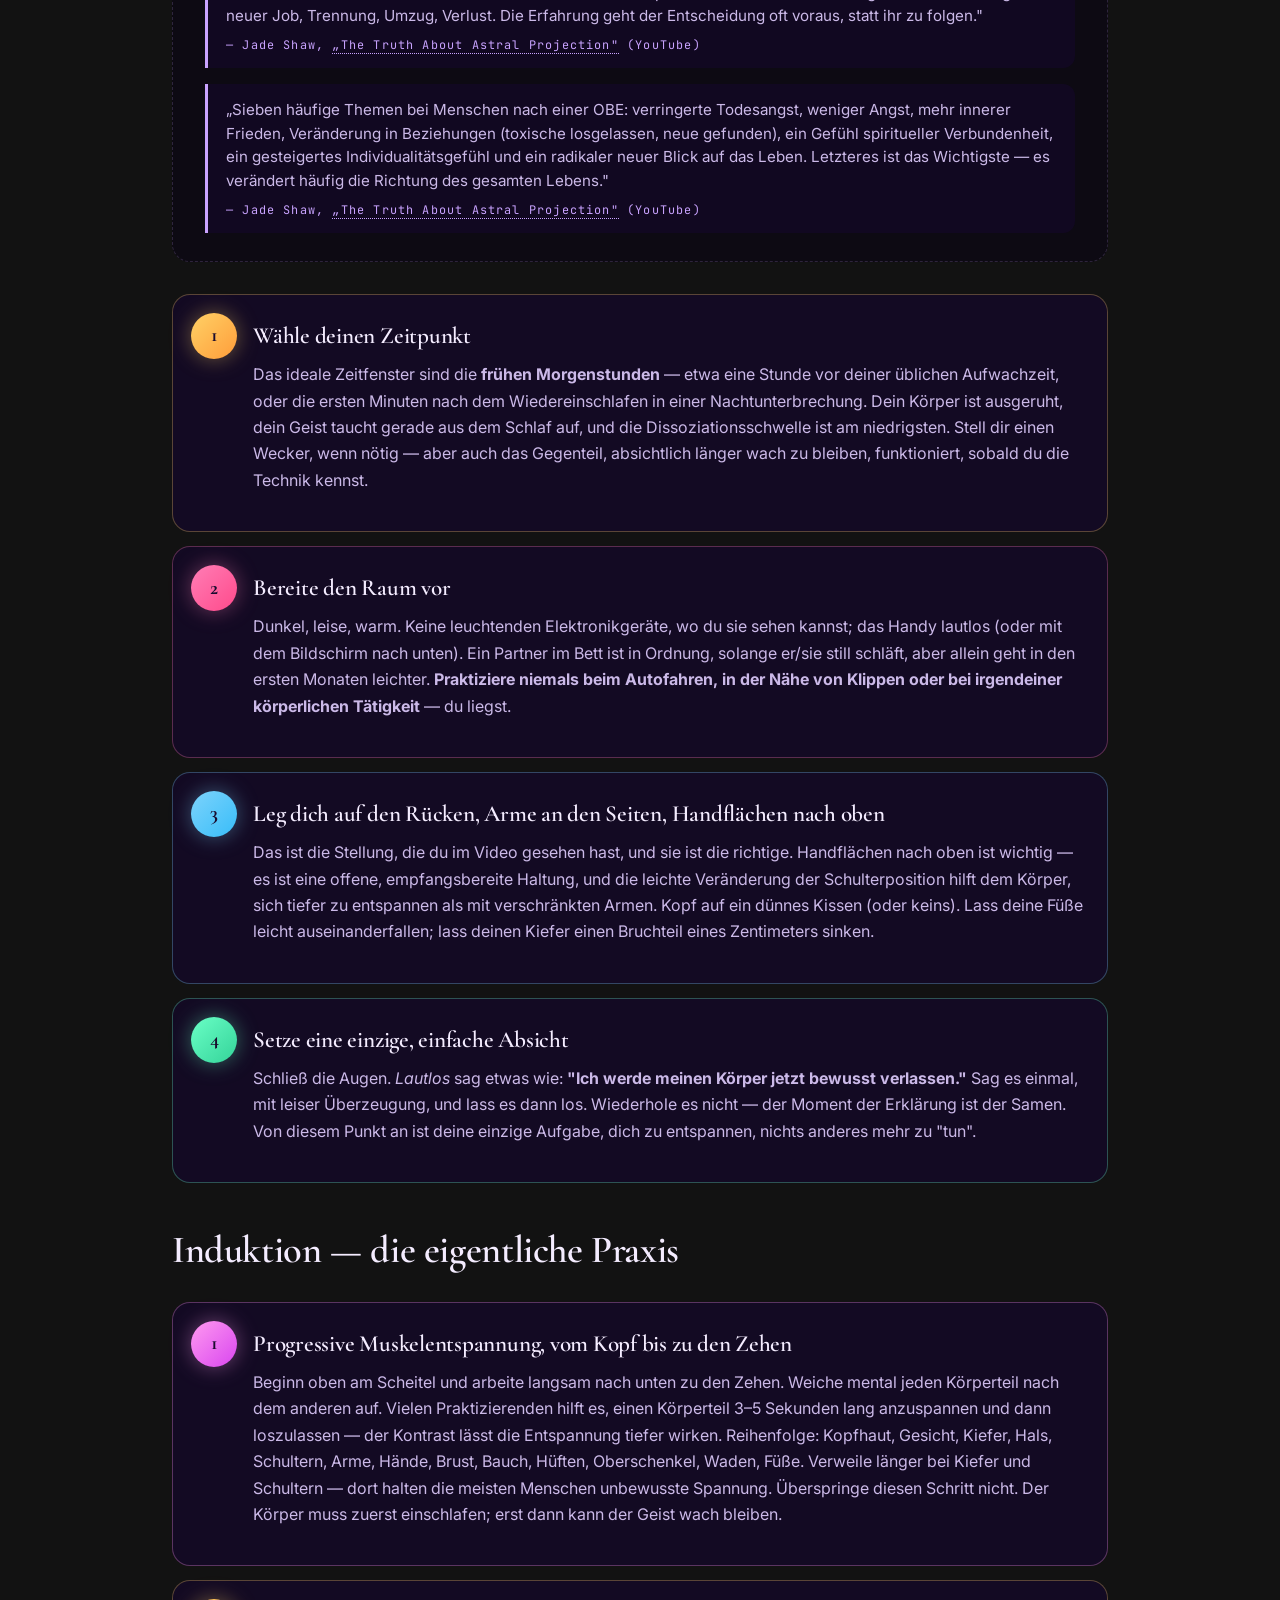
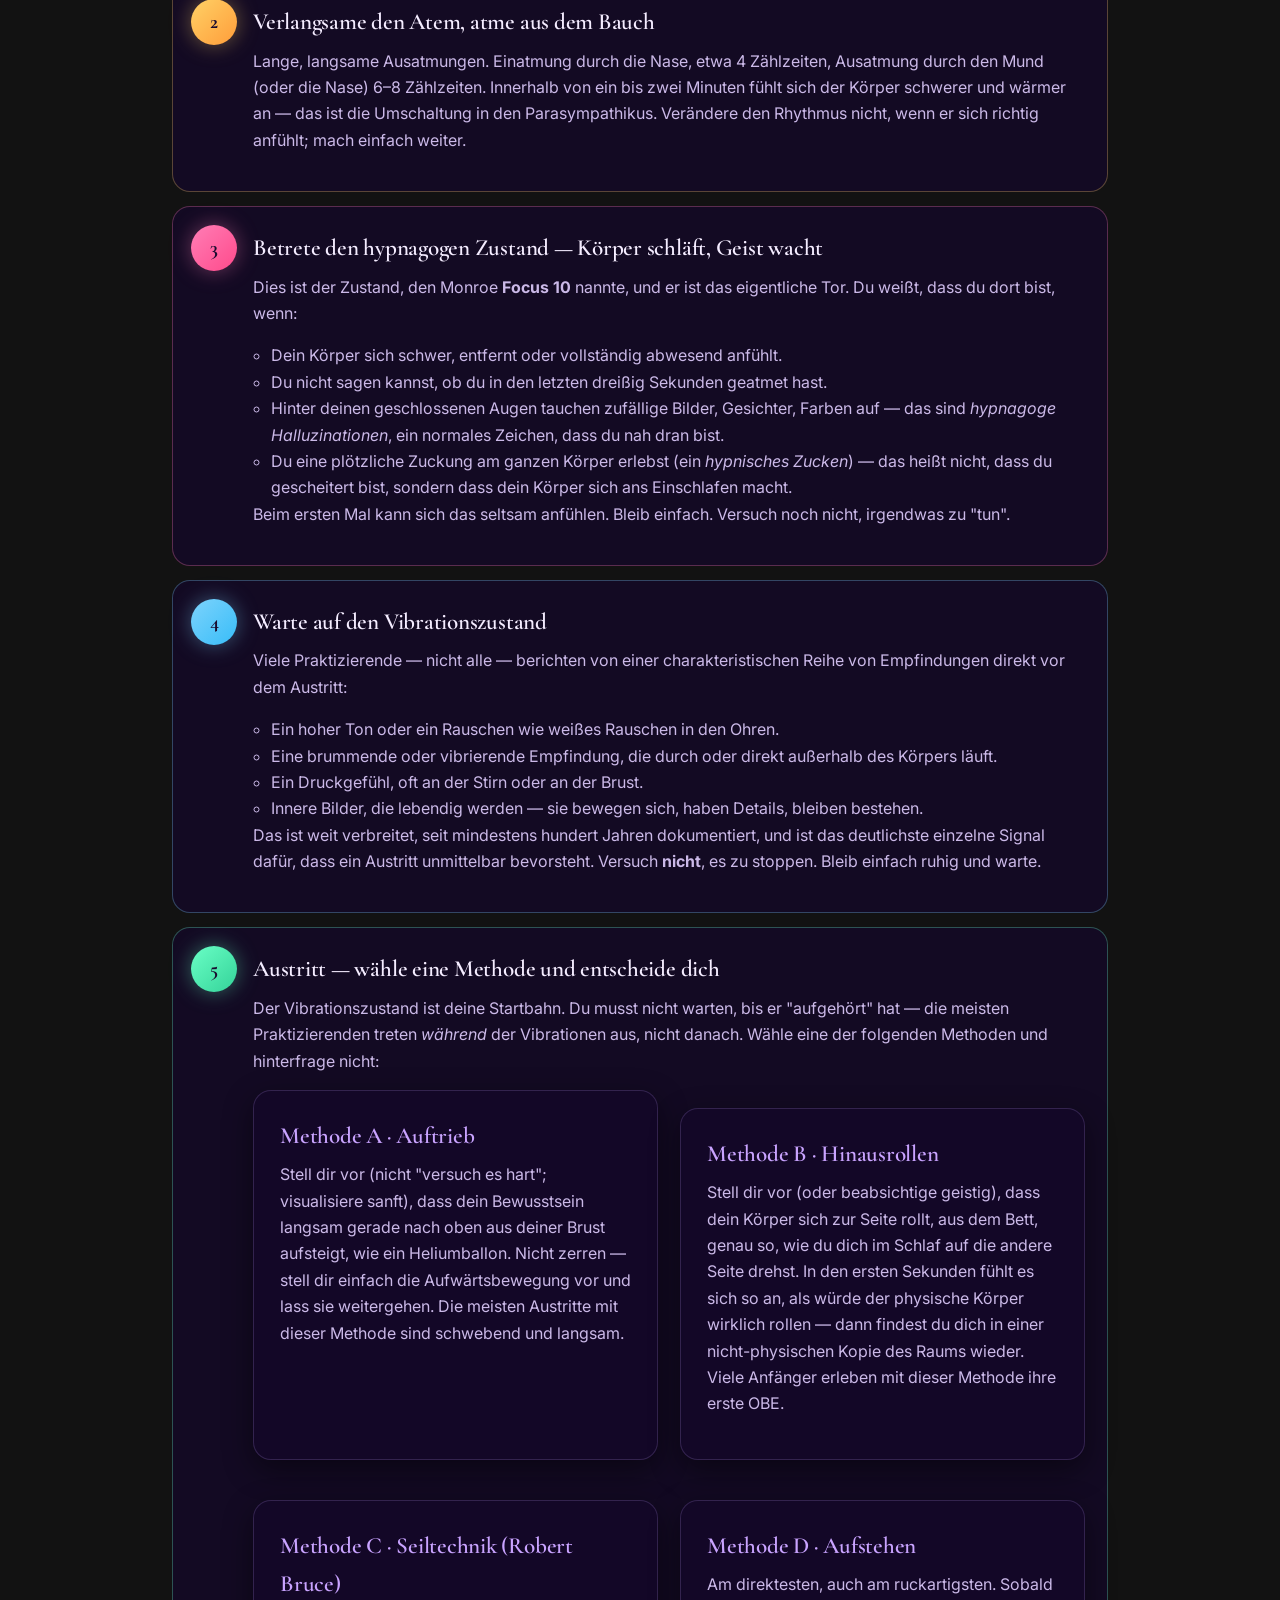
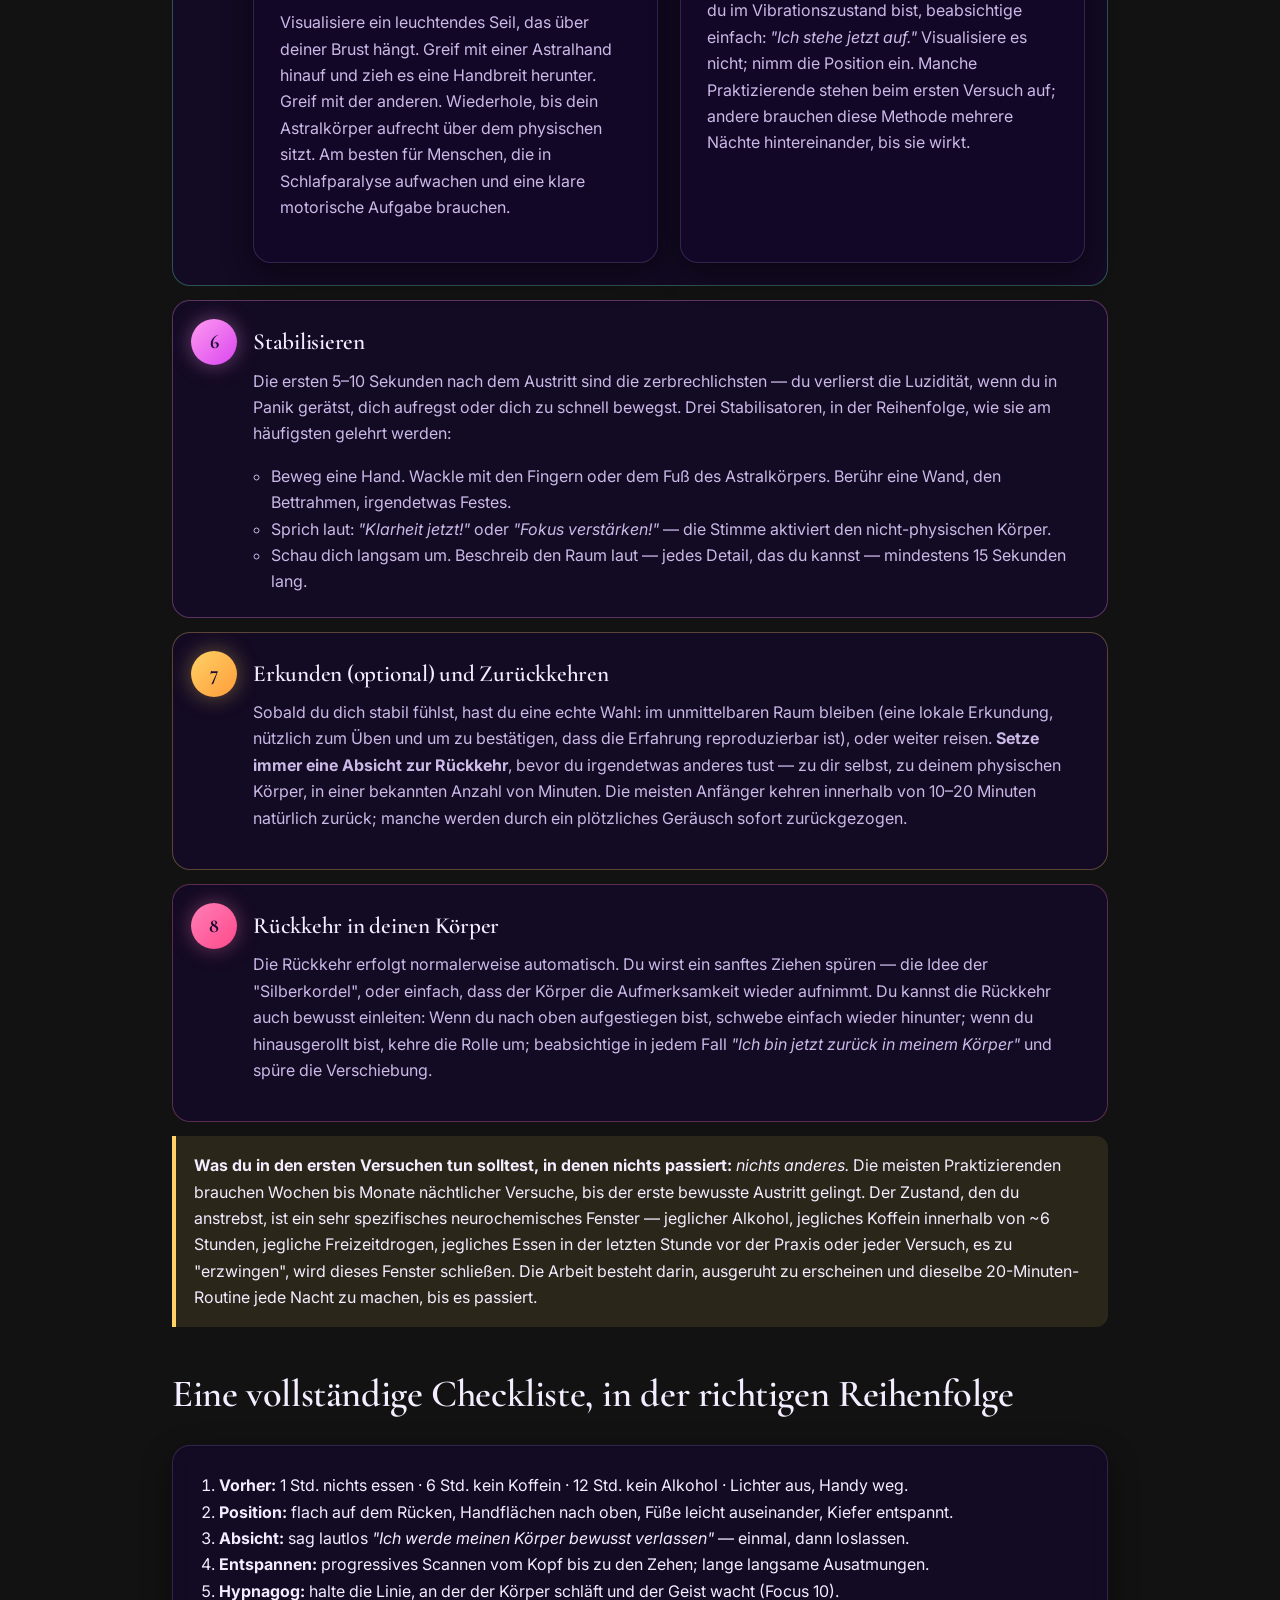
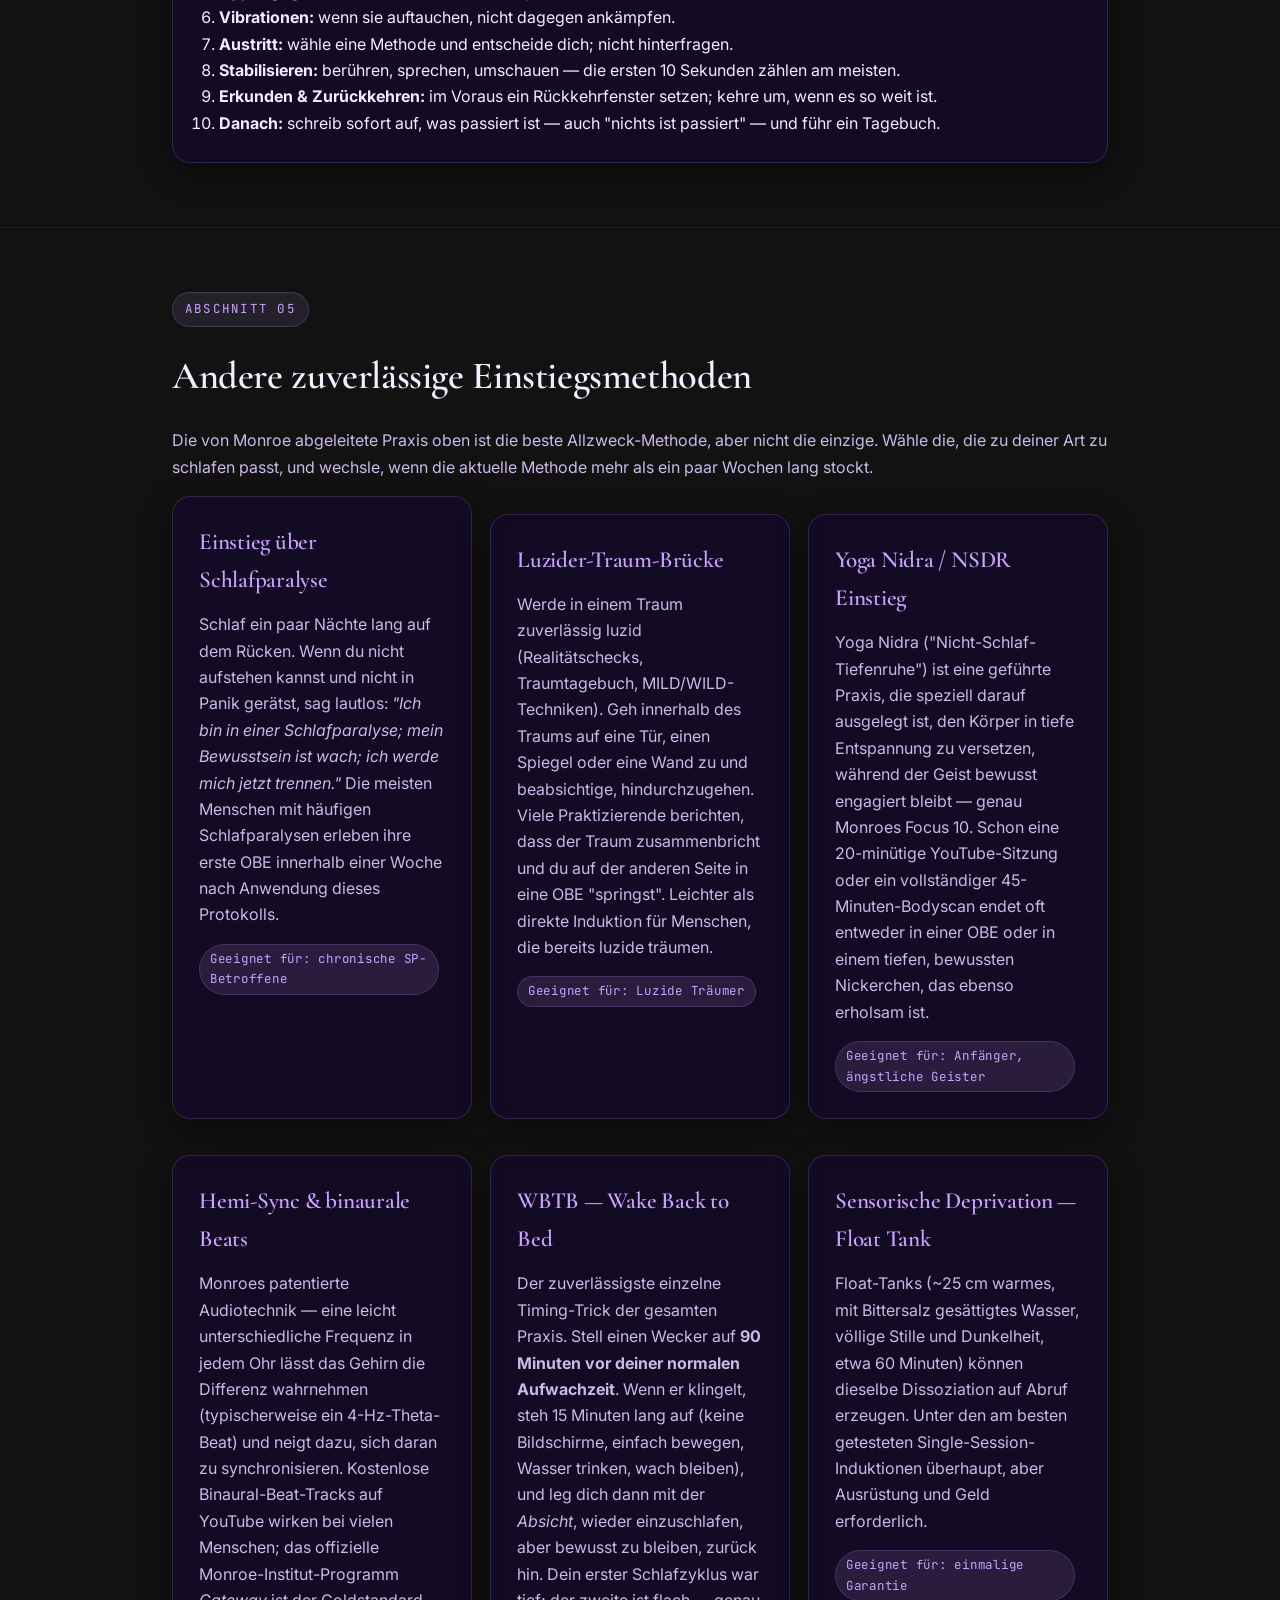
==== commit fad9f820: "Set mixer defaults to user-confirmed values User-confirmed defaults from screenshot: - Binaural: 0.1" ====
--- a/de.html
+++ b/de.html
@@ -139,16 +139,16 @@
 
         <div class="ap-mixer">
           <label class="ap-mix-row">
-            <span class="ap-mix-label">Binaural (Theta-Basis) <span class="ap-val" id="ap-val-binaural">0.45</span></span>
-            <input type="range" id="ap-vol-binaural" min="0" max="1" step="0.01" value="0.45" />
+            <span class="ap-mix-label">Binaural (Theta-Basis) <span class="ap-val" id="ap-val-binaural">0.14</span></span>
+            <input type="range" id="ap-vol-binaural" min="0" max="1" step="0.01" value="0.14" />
           </label>
           <label class="ap-mix-row">
-            <span class="ap-mix-label">Stimmführung <span class="ap-val" id="ap-val-voice">0.95</span></span>
-            <input type="range" id="ap-vol-voice" min="0" max="1" step="0.01" value="0.95" />
+            <span class="ap-mix-label">Stimmführung <span class="ap-val" id="ap-val-voice">1.00</span></span>
+            <input type="range" id="ap-vol-voice" min="0" max="1" step="0.01" value="1.00" />
           </label>
           <label class="ap-mix-row">
-            <span class="ap-mix-label">Ambient-Drone <span class="ap-val" id="ap-val-drone">0.45</span></span>
-            <input type="range" id="ap-vol-drone" min="0" max="1" step="0.01" value="0.45" />
+            <span class="ap-mix-label">Ambient-Drone <span class="ap-val" id="ap-val-drone">0.39</span></span>
+            <input type="range" id="ap-vol-drone" min="0" max="1" step="0.01" value="0.39" />
           </label>
         </div>
 
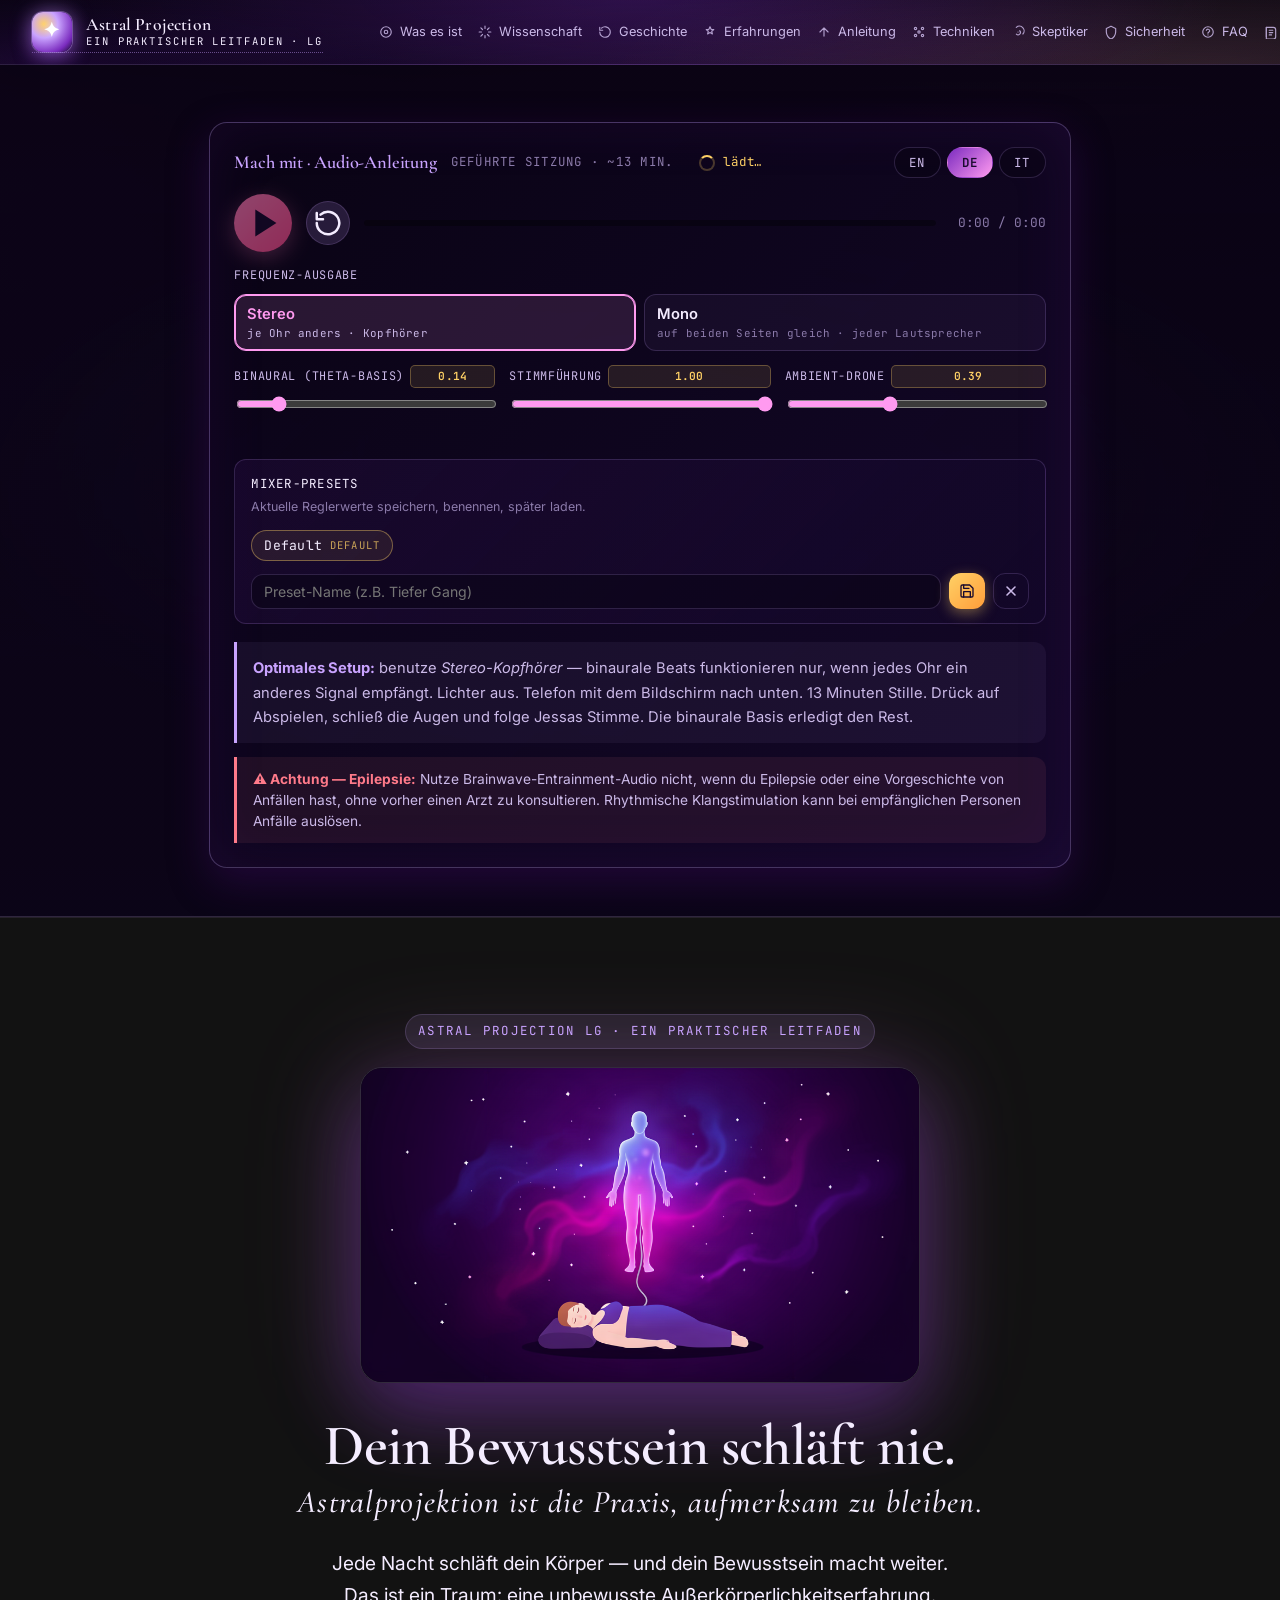
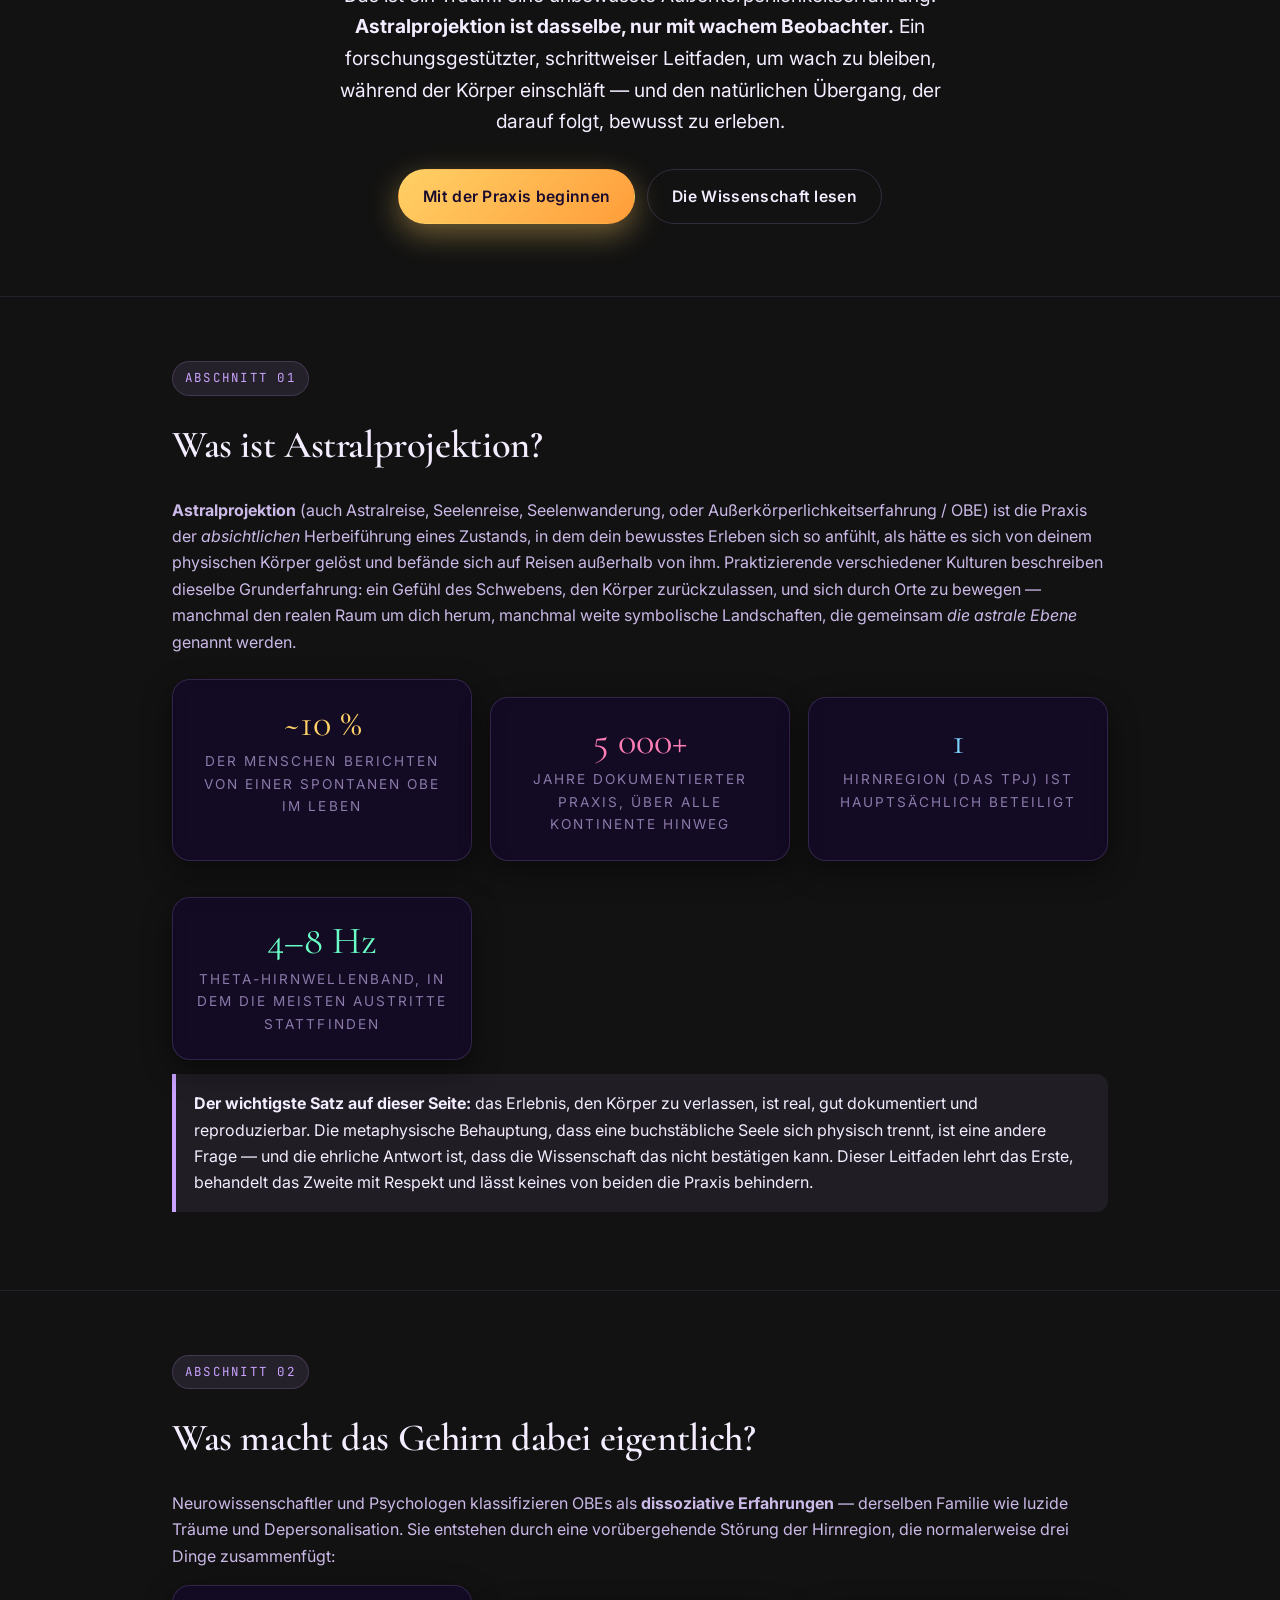
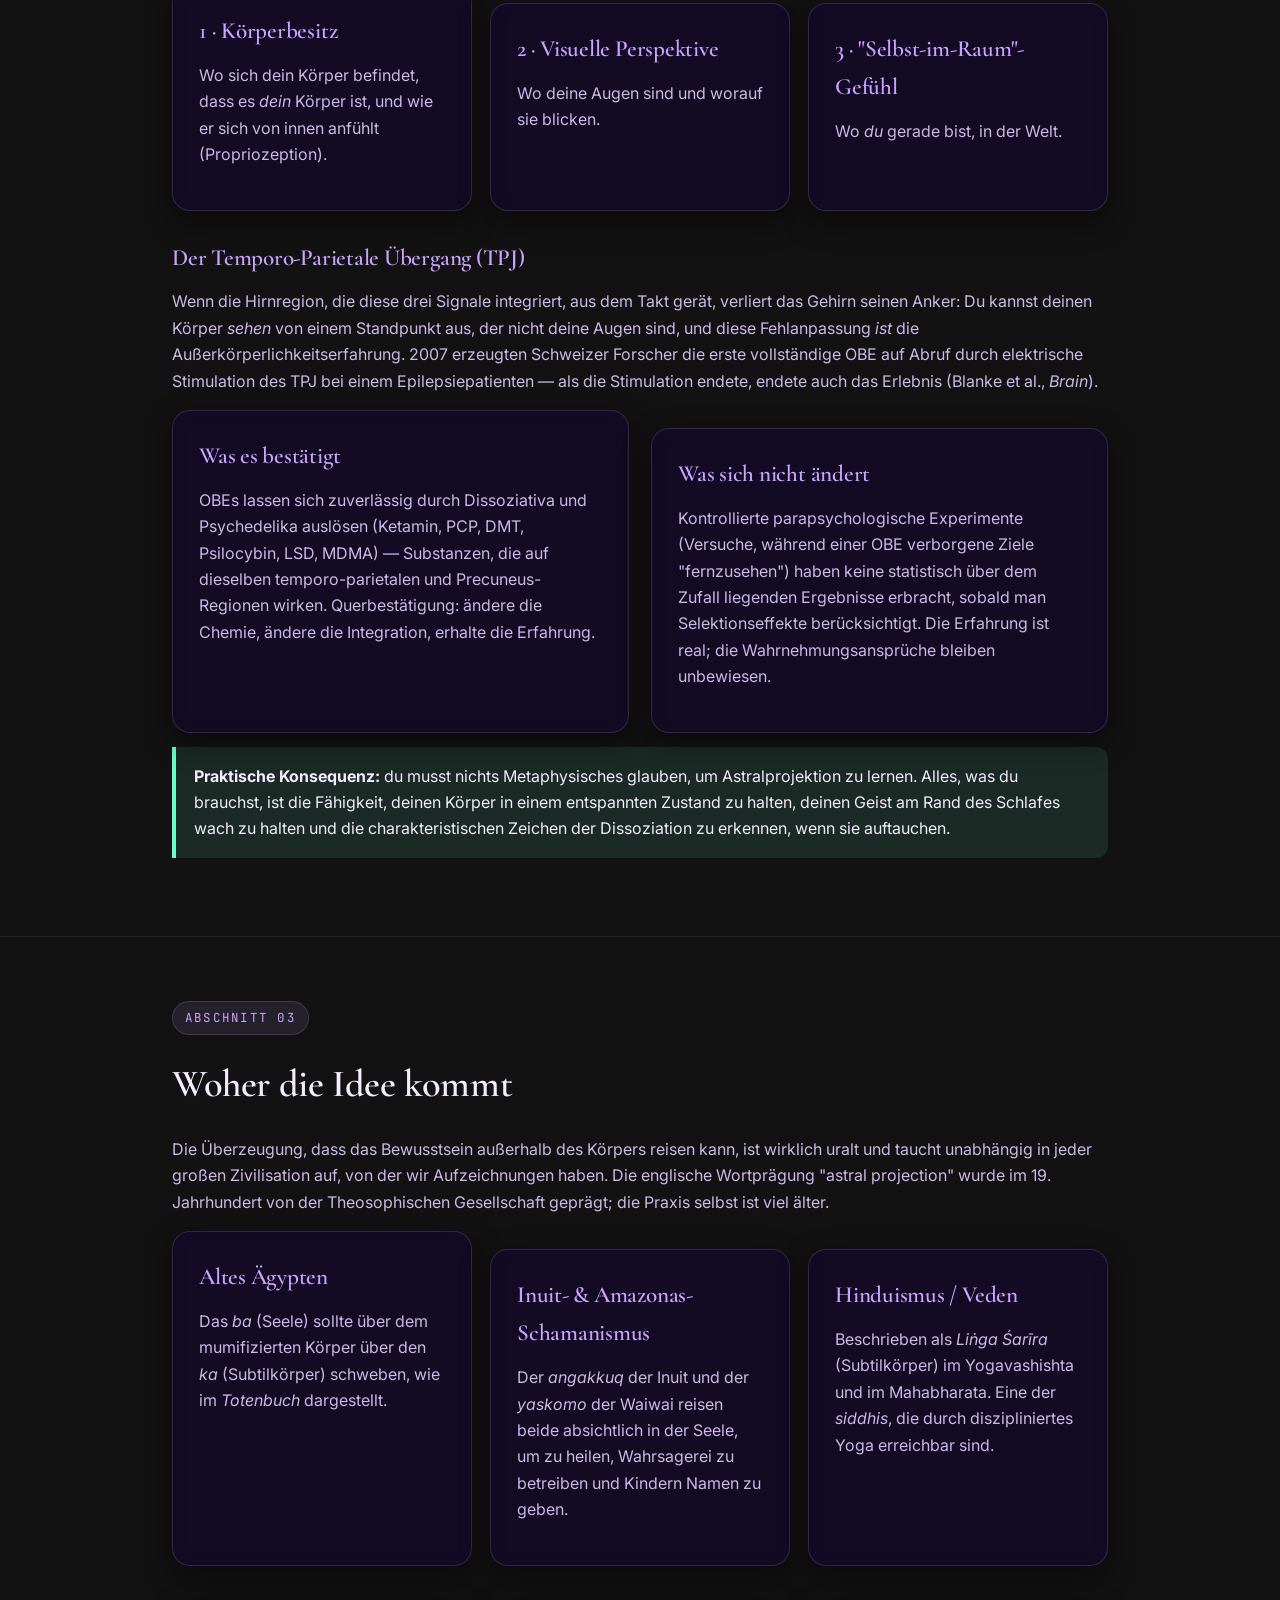
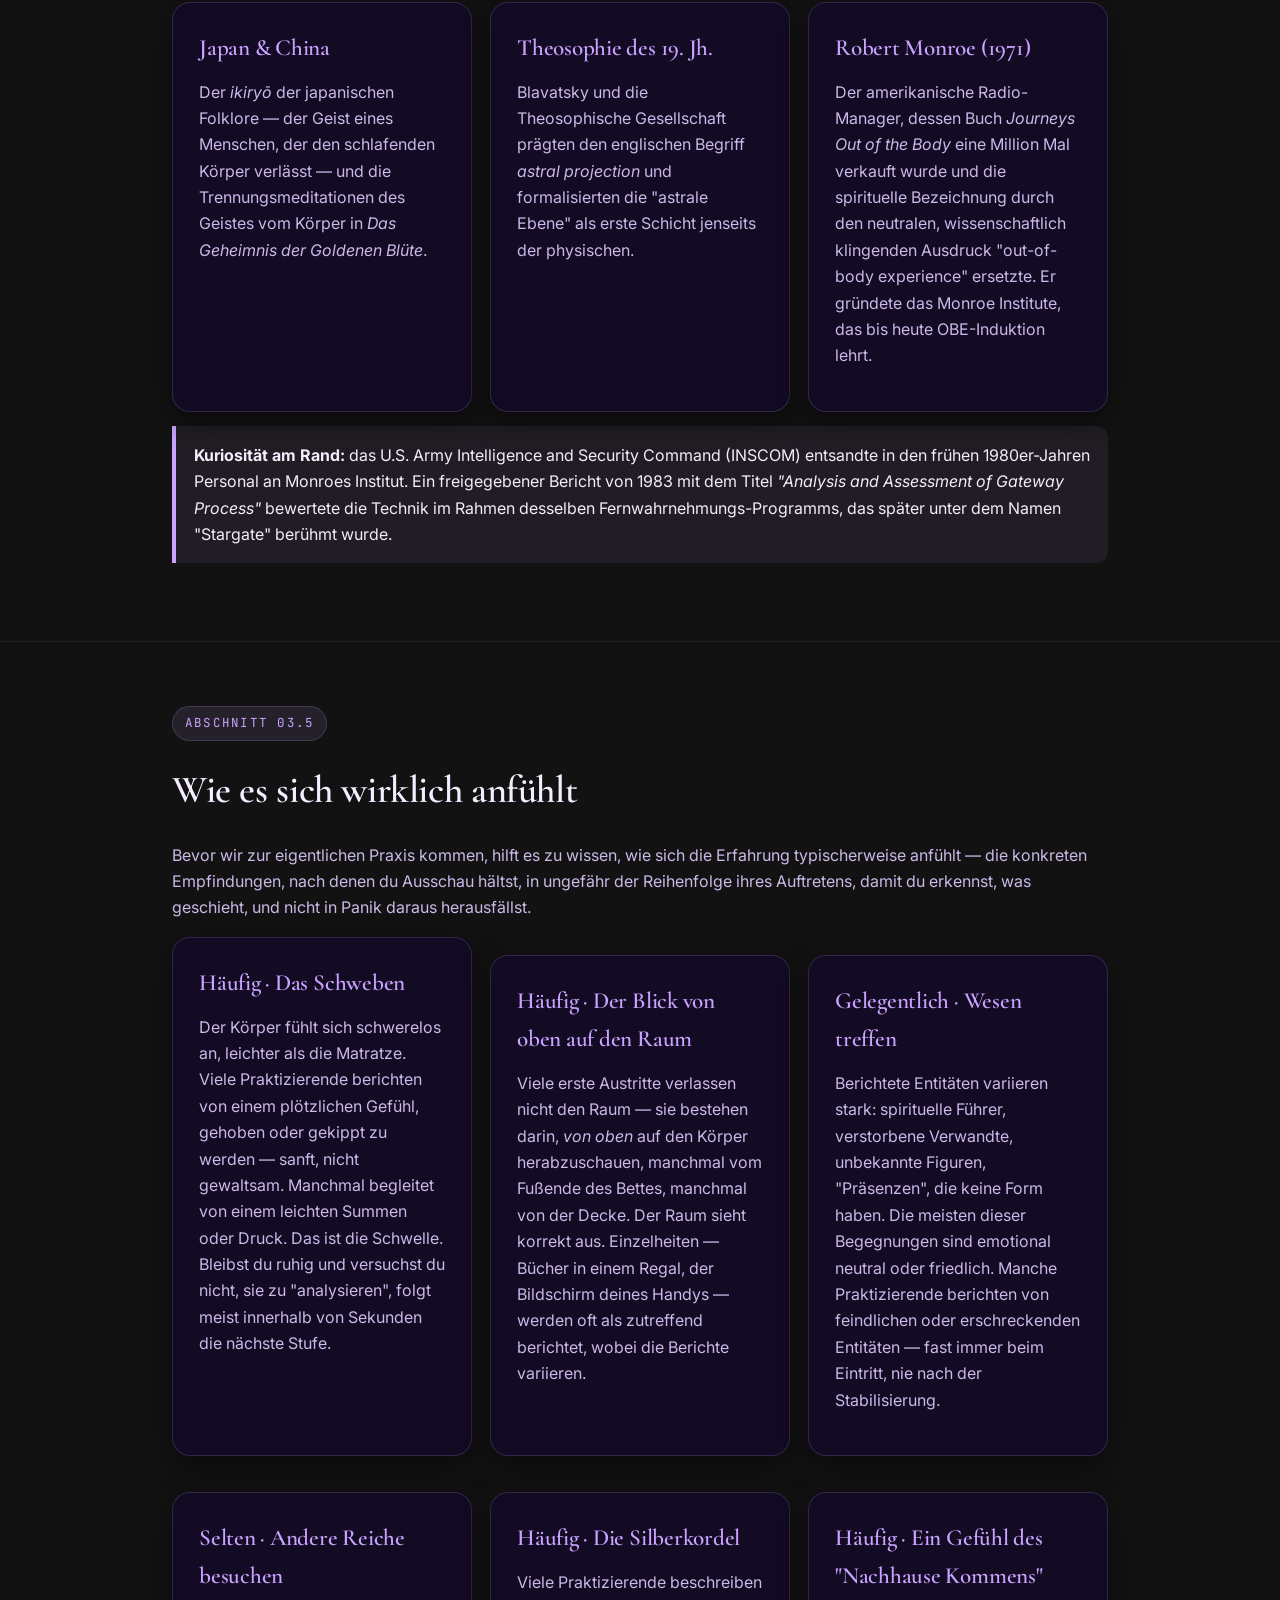
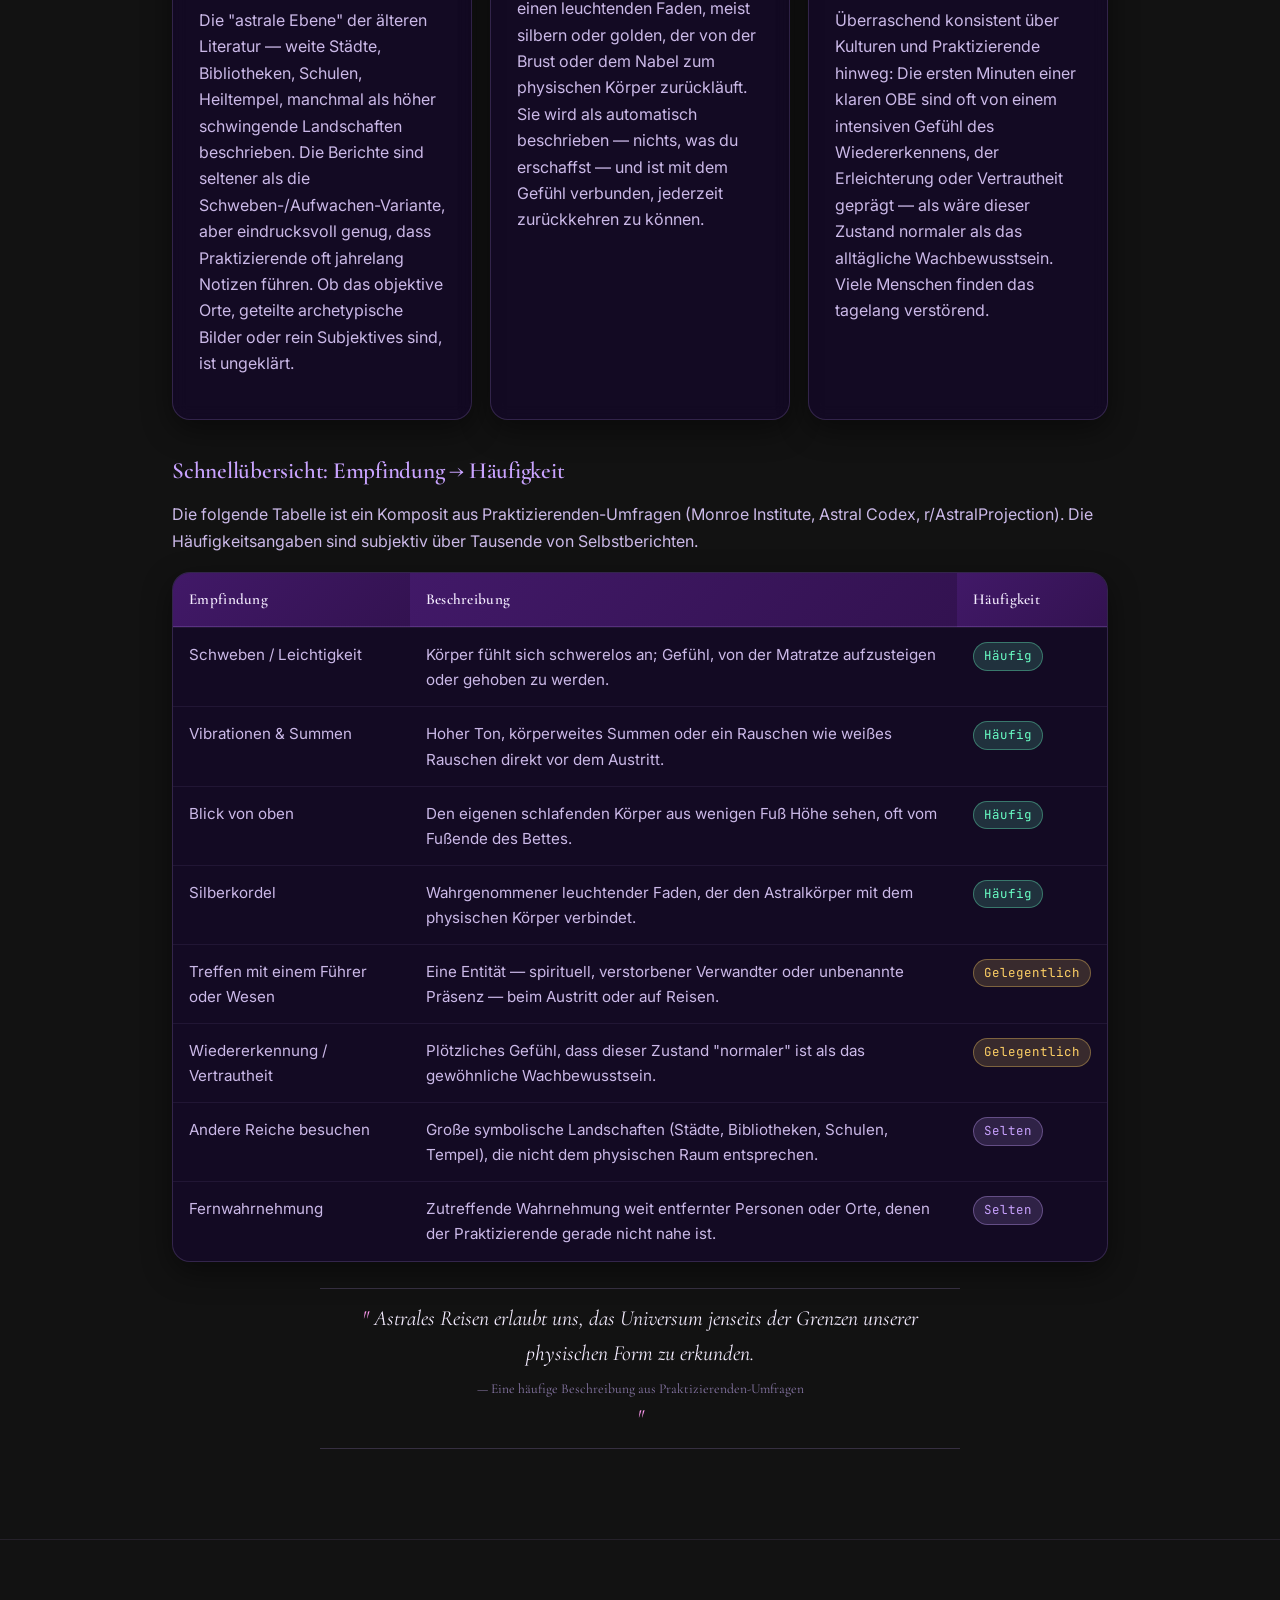
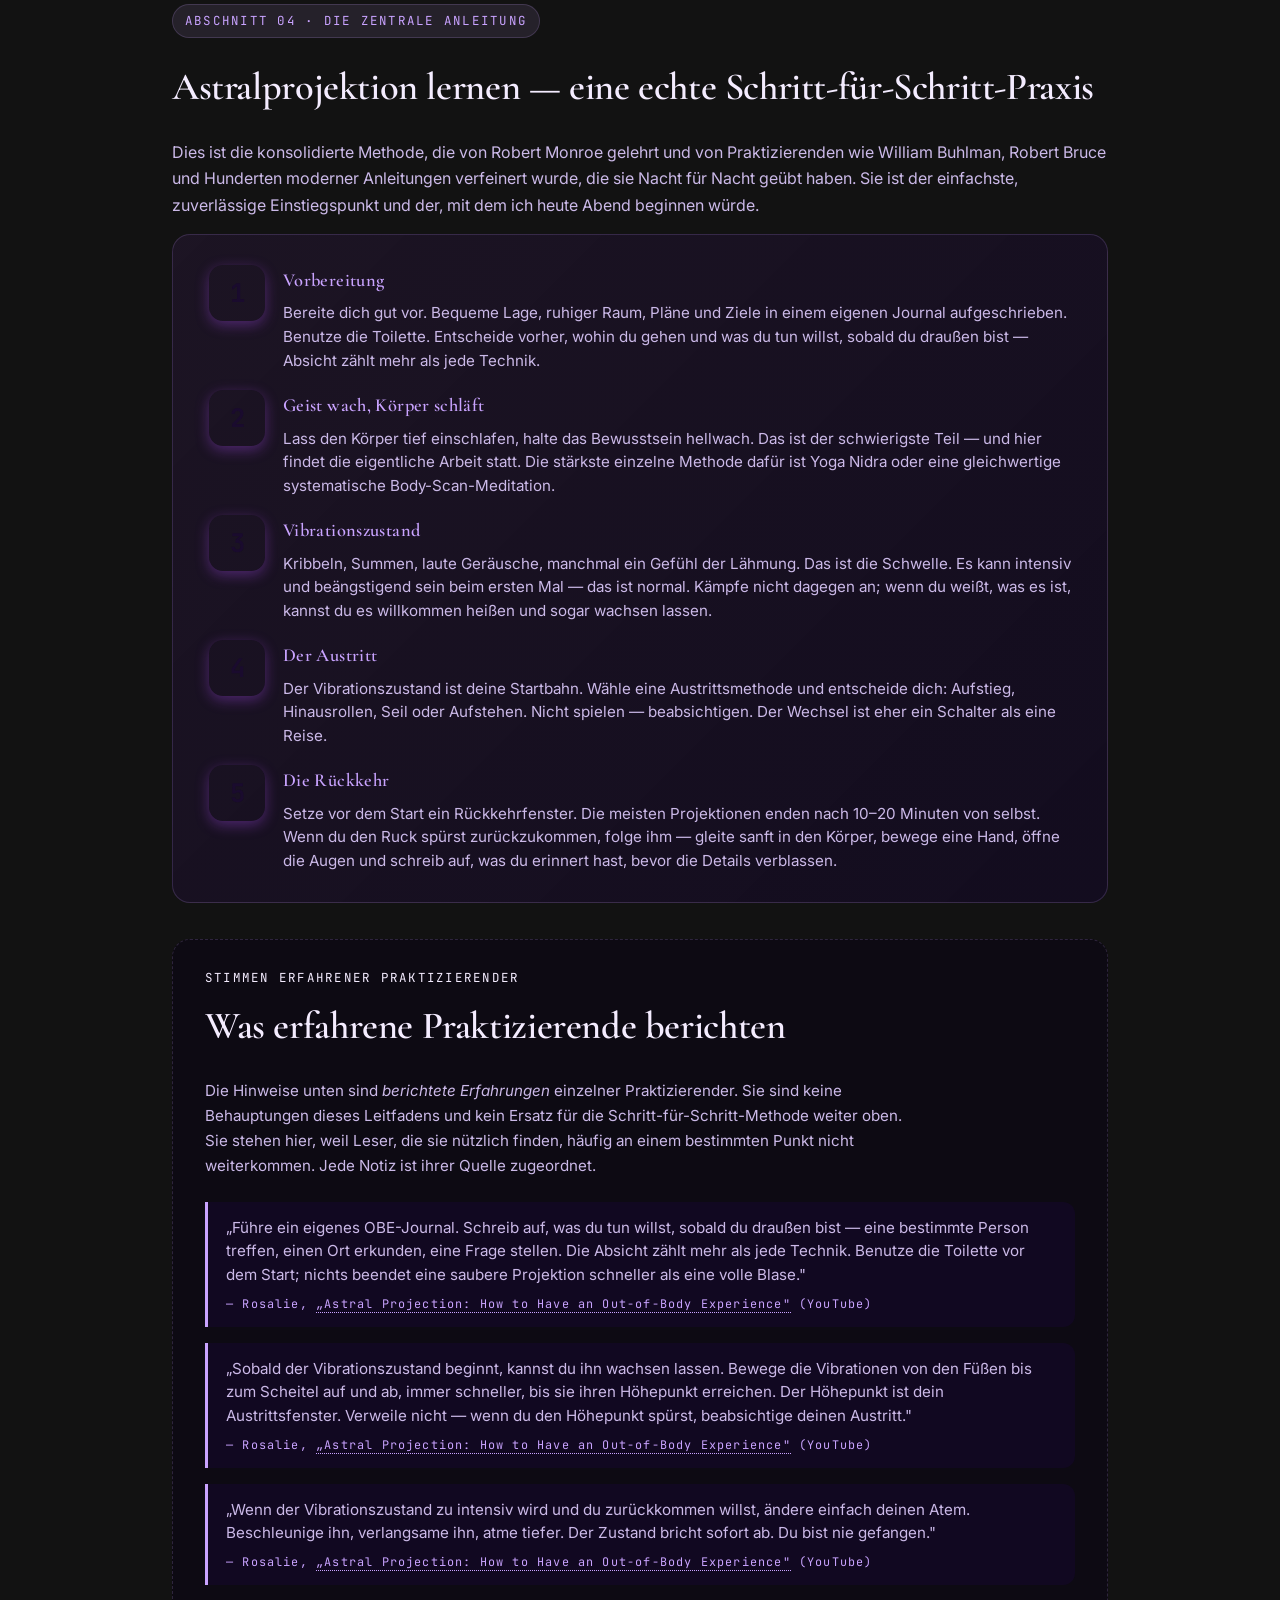
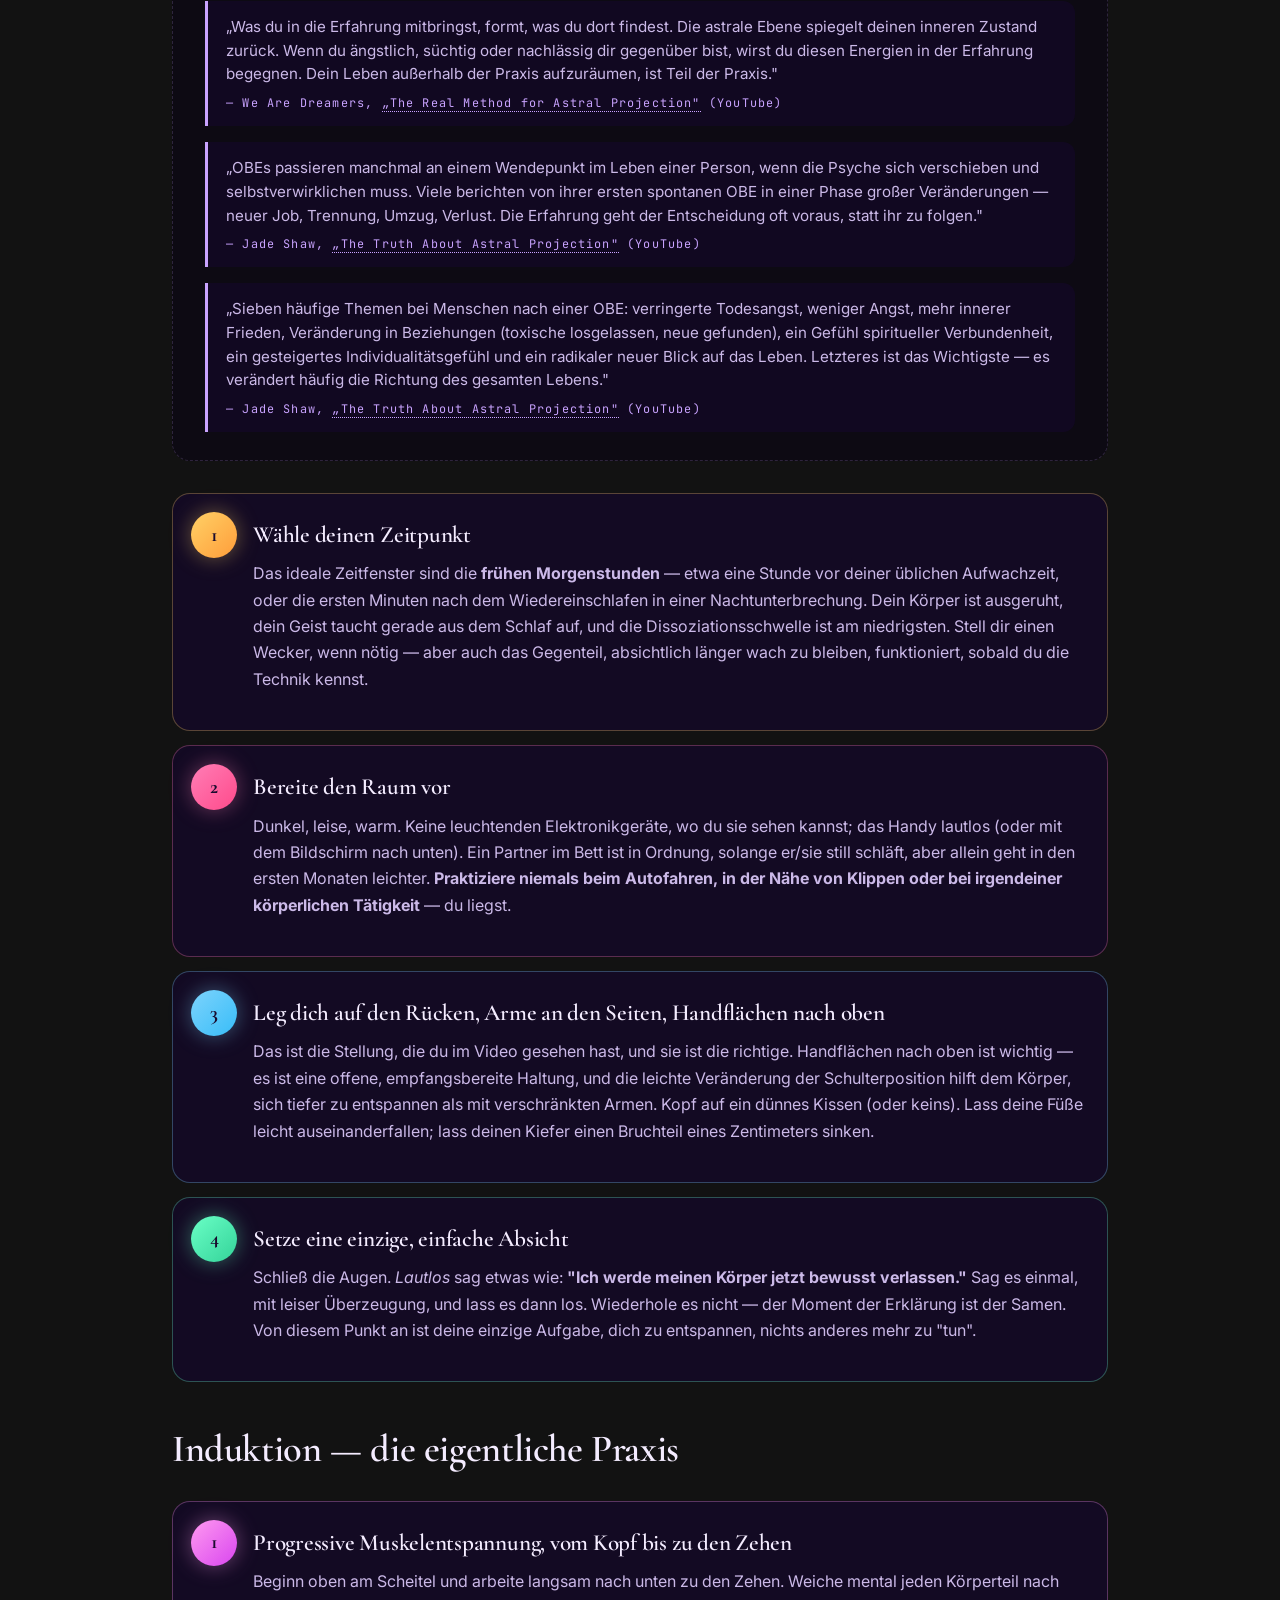
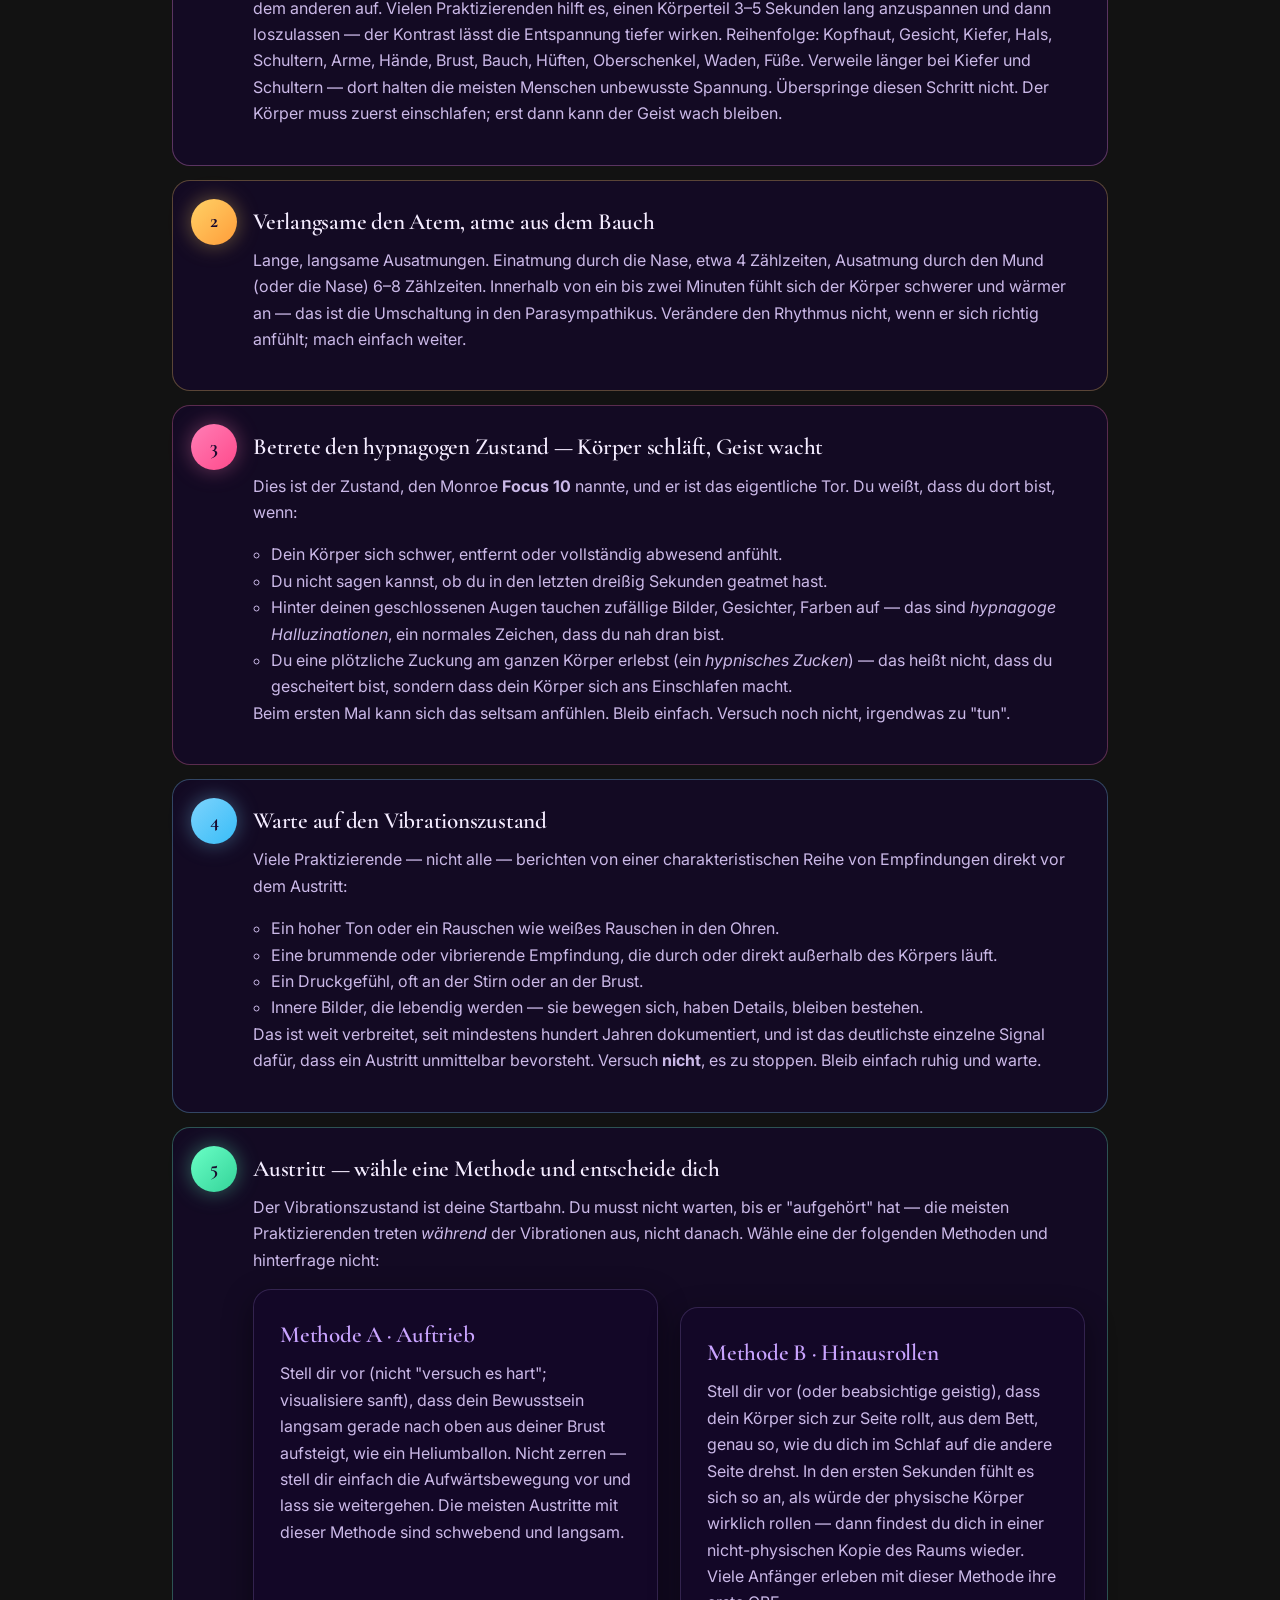
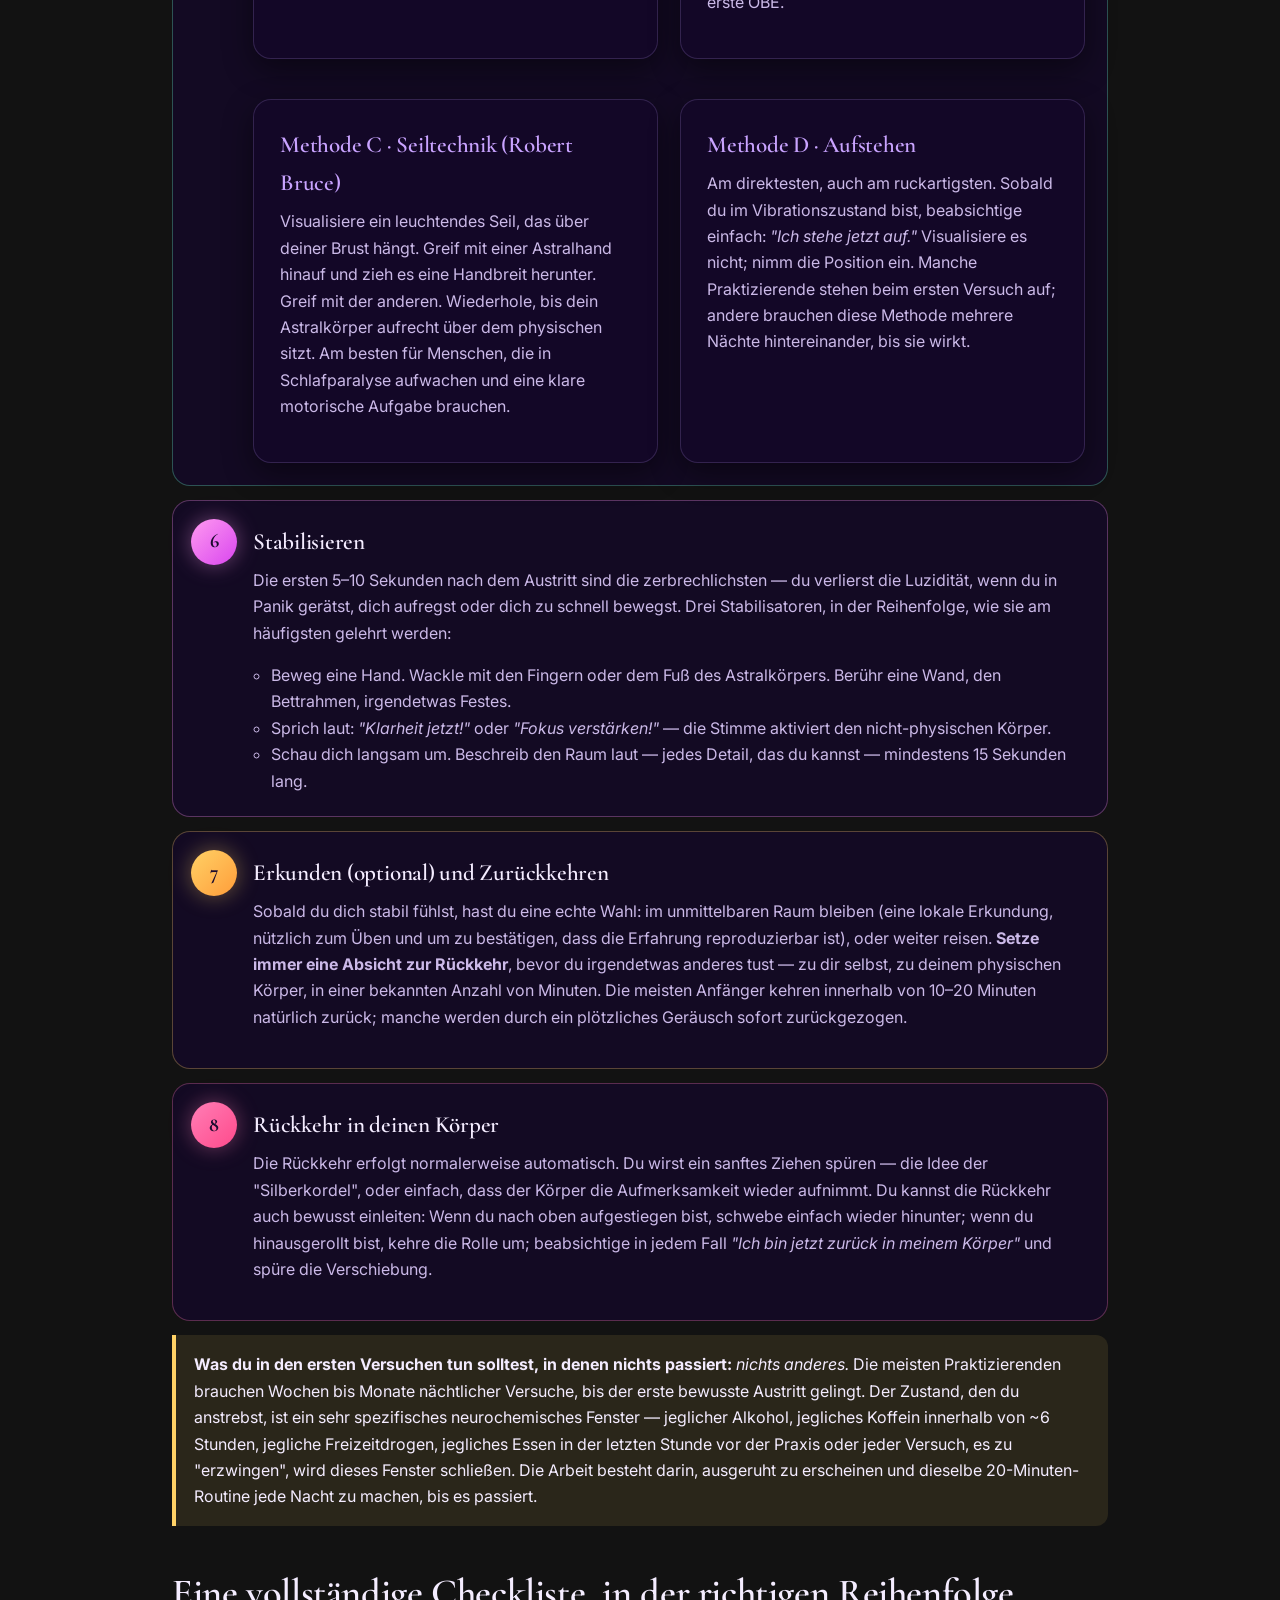
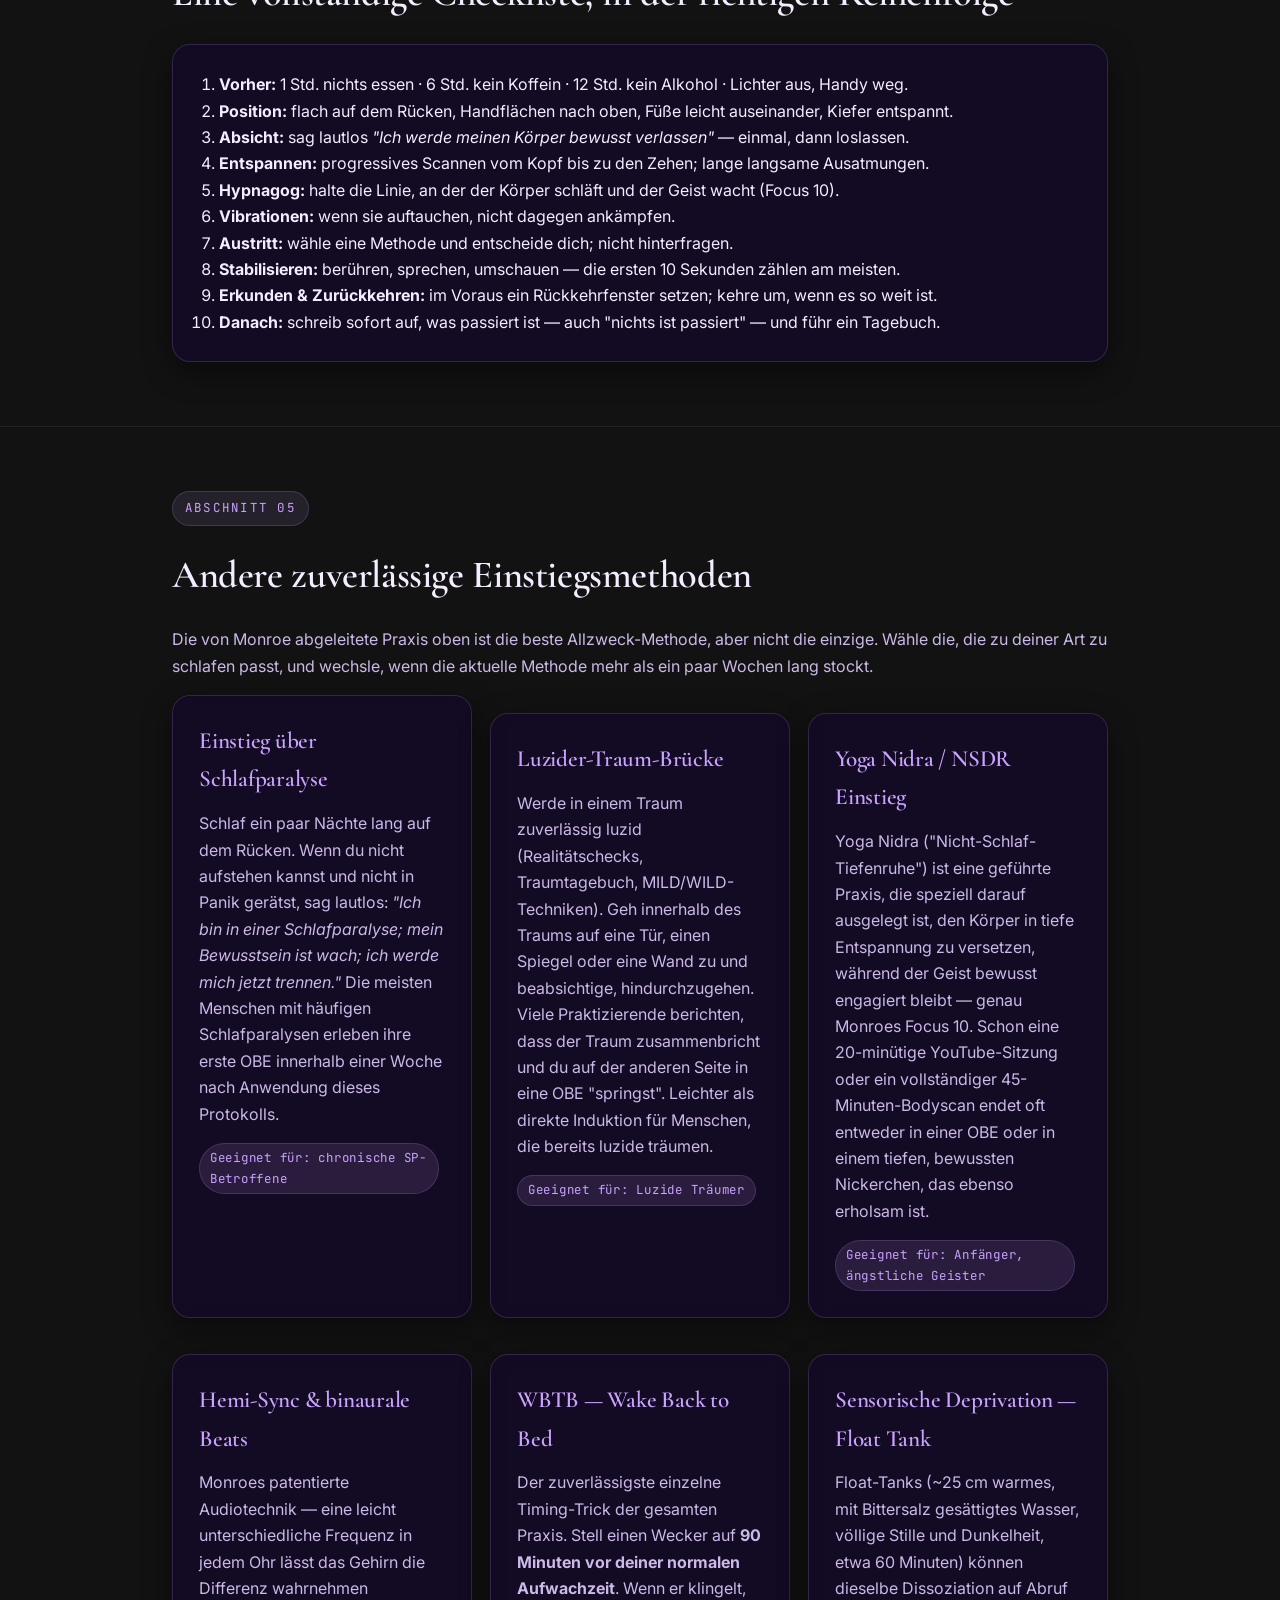
==== commit 737ebc3b: "Add Mono/Stereo frequency output switch + epilepsy caution - New monaural 4 Hz theta track (200+204 " ====
--- a/de.html
+++ b/de.html
@@ -137,6 +137,21 @@
           <span class="ap-time" id="ap-time">0:00 / 0:00</span>
         </div>
 
+        <!-- Frequenz-Ausgabe: Mono (auf beiden Seiten gleich) vs. Stereo (binaural, je Ohr anders) -->
+        <div class="ap-mode" id="ap-mode">
+          <span class="ap-mode-title">Frequenz-Ausgabe</span>
+          <div class="ap-mode-seg" role="radiogroup" aria-label="Frequenz-Ausgabe">
+            <button type="button" class="ap-mode-btn active" data-mode="stereo" role="radio" aria-checked="true">
+              <span class="ap-mode-name">Stereo</span>
+              <span class="ap-mode-sub">je Ohr anders · Kopfhörer</span>
+            </button>
+            <button type="button" class="ap-mode-btn" data-mode="mono" role="radio" aria-checked="false">
+              <span class="ap-mode-name">Mono</span>
+              <span class="ap-mode-sub">auf beiden Seiten gleich · jeder Lautsprecher</span>
+            </button>
+          </div>
+        </div>
+
         <div class="ap-mixer">
           <label class="ap-mix-row">
             <span class="ap-mix-label">Binaural (Theta-Basis) <span class="ap-val" id="ap-val-binaural">0.14</span></span>
@@ -177,9 +192,16 @@
           Basis erledigt den Rest.
         </div>
 
-        <audio id="ap-binaural" src="audio/tracks/01-binaural-4hz-15min.opus" preload="none" loop></audio>
+        <div class="ap-warning" role="note">
+          <strong>⚠️ Achtung — Epilepsie:</strong> Nutze Brainwave-Entrainment-Audio nicht, wenn du Epilepsie
+          oder eine Vorgeschichte von Anfällen hast, ohne vorher einen Arzt zu konsultieren. Rhythmische
+          Klangstimulation kann bei empfänglichen Personen Anfälle auslösen.
+        </div>
+
+        <audio id="ap-binaural" src="audio/tracks/01-binaural-4hz-15min.mp3" preload="none" loop></audio>
+        <audio id="ap-binaural-mono" src="audio/tracks/02-monaural-4hz-15min.mp3" preload="none" loop></audio>
         <audio id="ap-voice" src="audio/tracks/induction-de.mp3" preload="metadata"></audio>
-        <audio id="ap-drone" src="audio/tracks/03-drone-ambient-15min.opus" preload="none" loop></audio>
+        <audio id="ap-drone" src="audio/tracks/03-drone-ambient-15min.mp3" preload="none" loop></audio>
       </div>
     </div>
   </section>
--- a/styles.css
+++ b/styles.css
@@ -822,6 +822,75 @@
 }
 .ap-tips strong { color: var(--accent); }
 
+/* ---------- Frequency output switch (mono / stereo) ---------- */
+.ap-mode {
+  margin-top: 14px;
+  display: flex;
+  flex-direction: column;
+  gap: 8px;
+}
+.ap-mode-title {
+  font-size: 0.74rem;
+  color: var(--ink-soft);
+  font-family: var(--font-mono);
+  letter-spacing: 0.06em;
+  text-transform: uppercase;
+}
+.ap-mode-seg {
+  display: grid;
+  grid-template-columns: 1fr 1fr;
+  gap: 8px;
+}
+.ap-mode-btn {
+  appearance: none;
+  -webkit-appearance: none;
+  cursor: pointer;
+  text-align: left;
+  display: flex;
+  flex-direction: column;
+  gap: 3px;
+  padding: 10px 12px;
+  border-radius: var(--radius-sm);
+  border: 1px solid var(--card-border);
+  background: rgba(201,163,255,0.05);
+  color: var(--ink-soft);
+  font-family: var(--font-sans);
+  transition: border-color .15s ease, background .15s ease, box-shadow .15s ease;
+}
+.ap-mode-btn:hover { border-color: rgba(201,163,255,0.4); }
+.ap-mode-btn .ap-mode-name {
+  font-size: 0.92rem;
+  font-weight: 600;
+  color: var(--ink);
+}
+.ap-mode-btn .ap-mode-sub {
+  font-size: 0.68rem;
+  line-height: 1.35;
+  color: var(--ink-muted);
+  font-family: var(--font-mono);
+  letter-spacing: 0.02em;
+}
+.ap-mode-btn.active {
+  border-color: var(--accent-hot);
+  background: rgba(255,154,240,0.12);
+  box-shadow: 0 0 0 1px var(--accent-hot) inset;
+}
+.ap-mode-btn.active .ap-mode-name { color: var(--accent-hot); }
+.ap-mode-btn.active .ap-mode-sub { color: var(--ink-soft); }
+
+/* ---------- Safety / caution note ---------- */
+.ap-warning {
+  margin-top: 14px;
+  padding: 12px 16px;
+  border-left: 3px solid var(--danger);
+  background: rgba(255,122,138,0.08);
+  border-radius: 0 var(--radius-sm) var(--radius-sm) 0;
+  font-size: 0.86rem;
+  line-height: 1.5;
+  color: var(--ink-soft);
+}
+.ap-warning strong { color: var(--danger); }
+
 .ap-loading {
   font-family: var(--font-mono);
   font-size: 0.78rem;
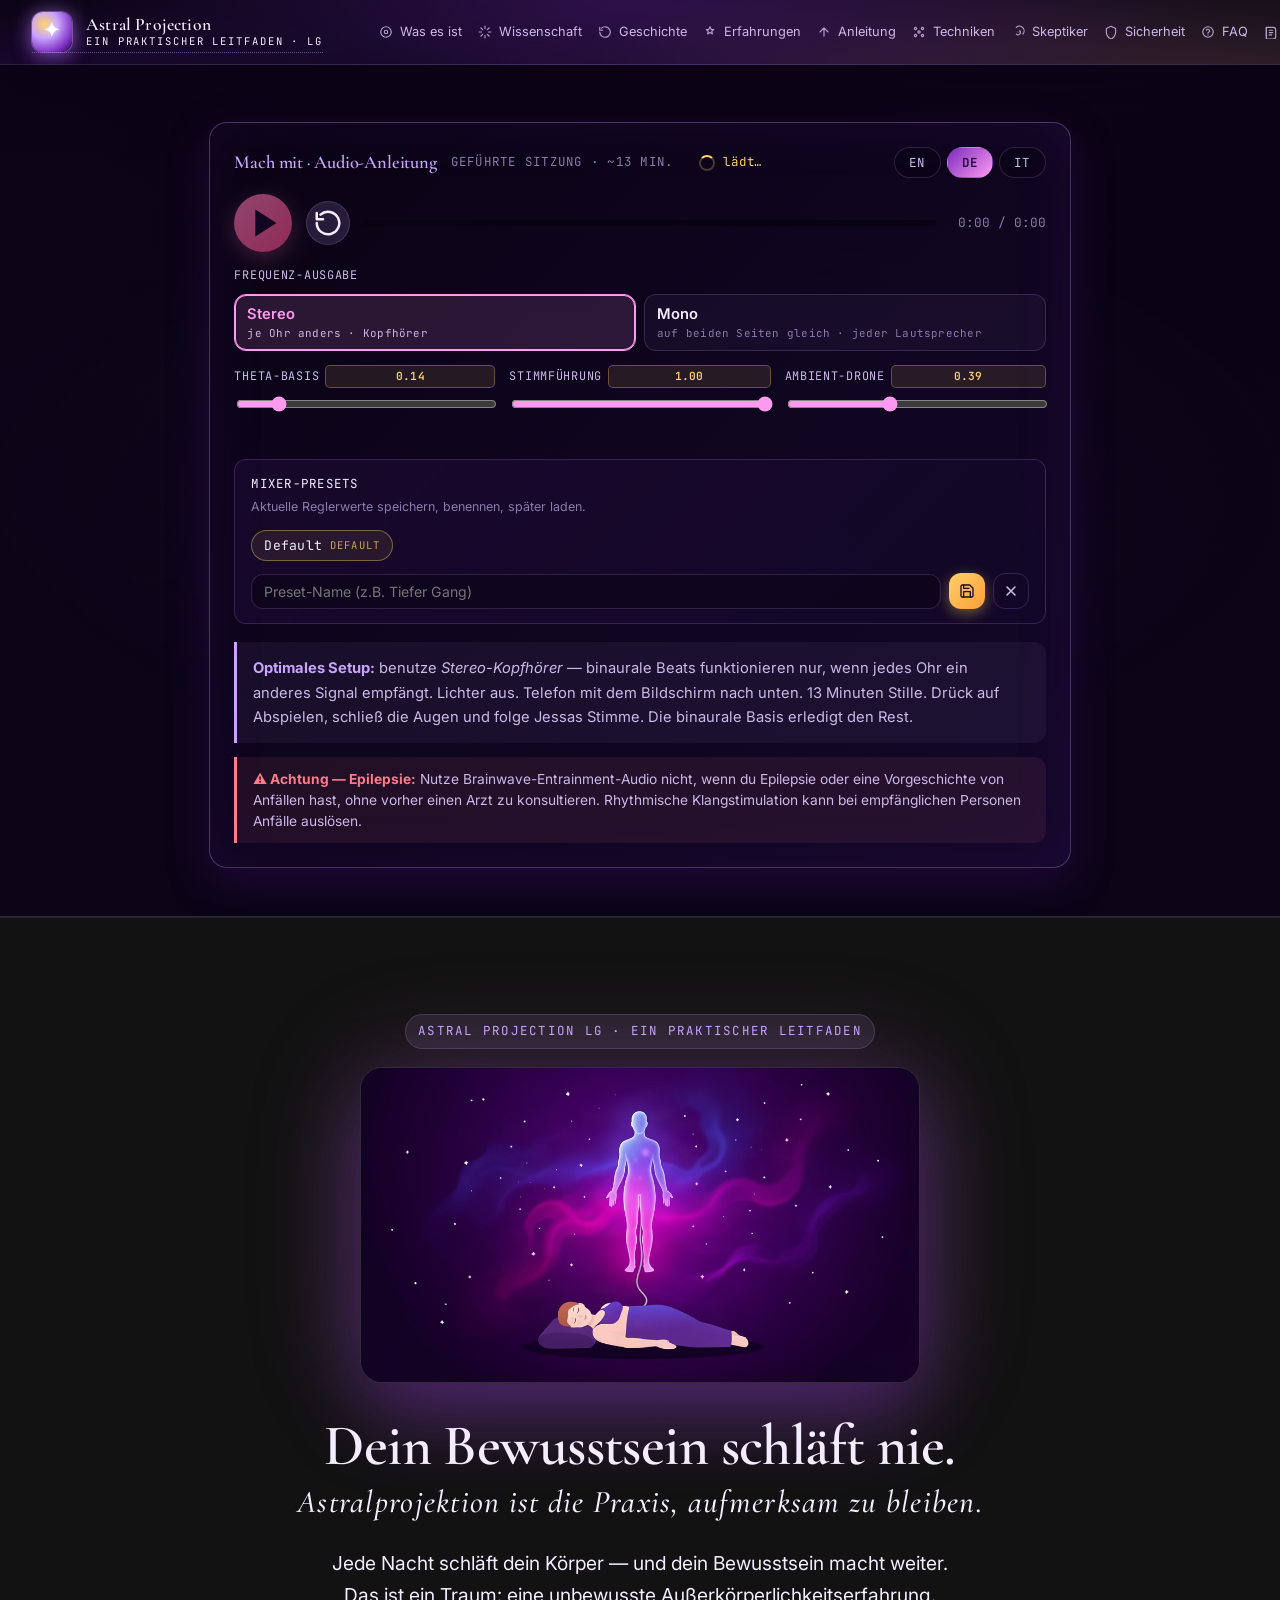
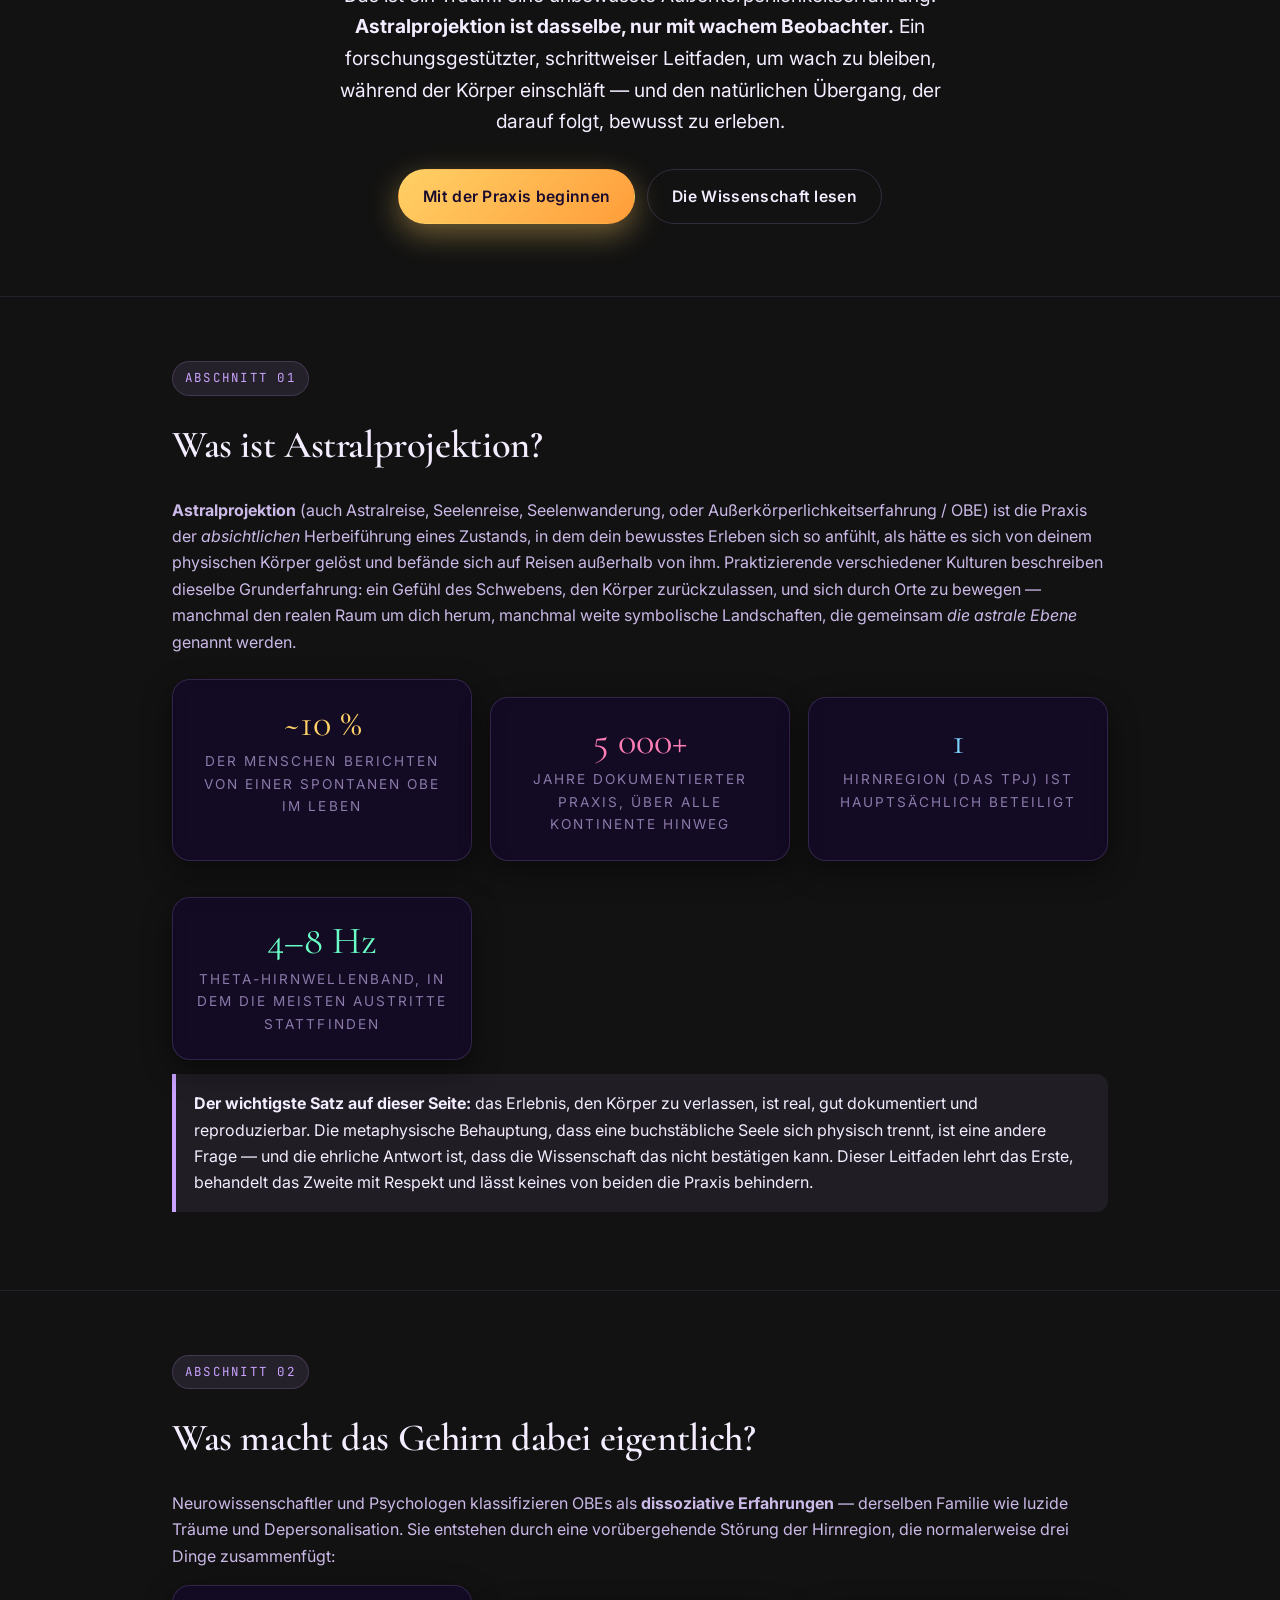
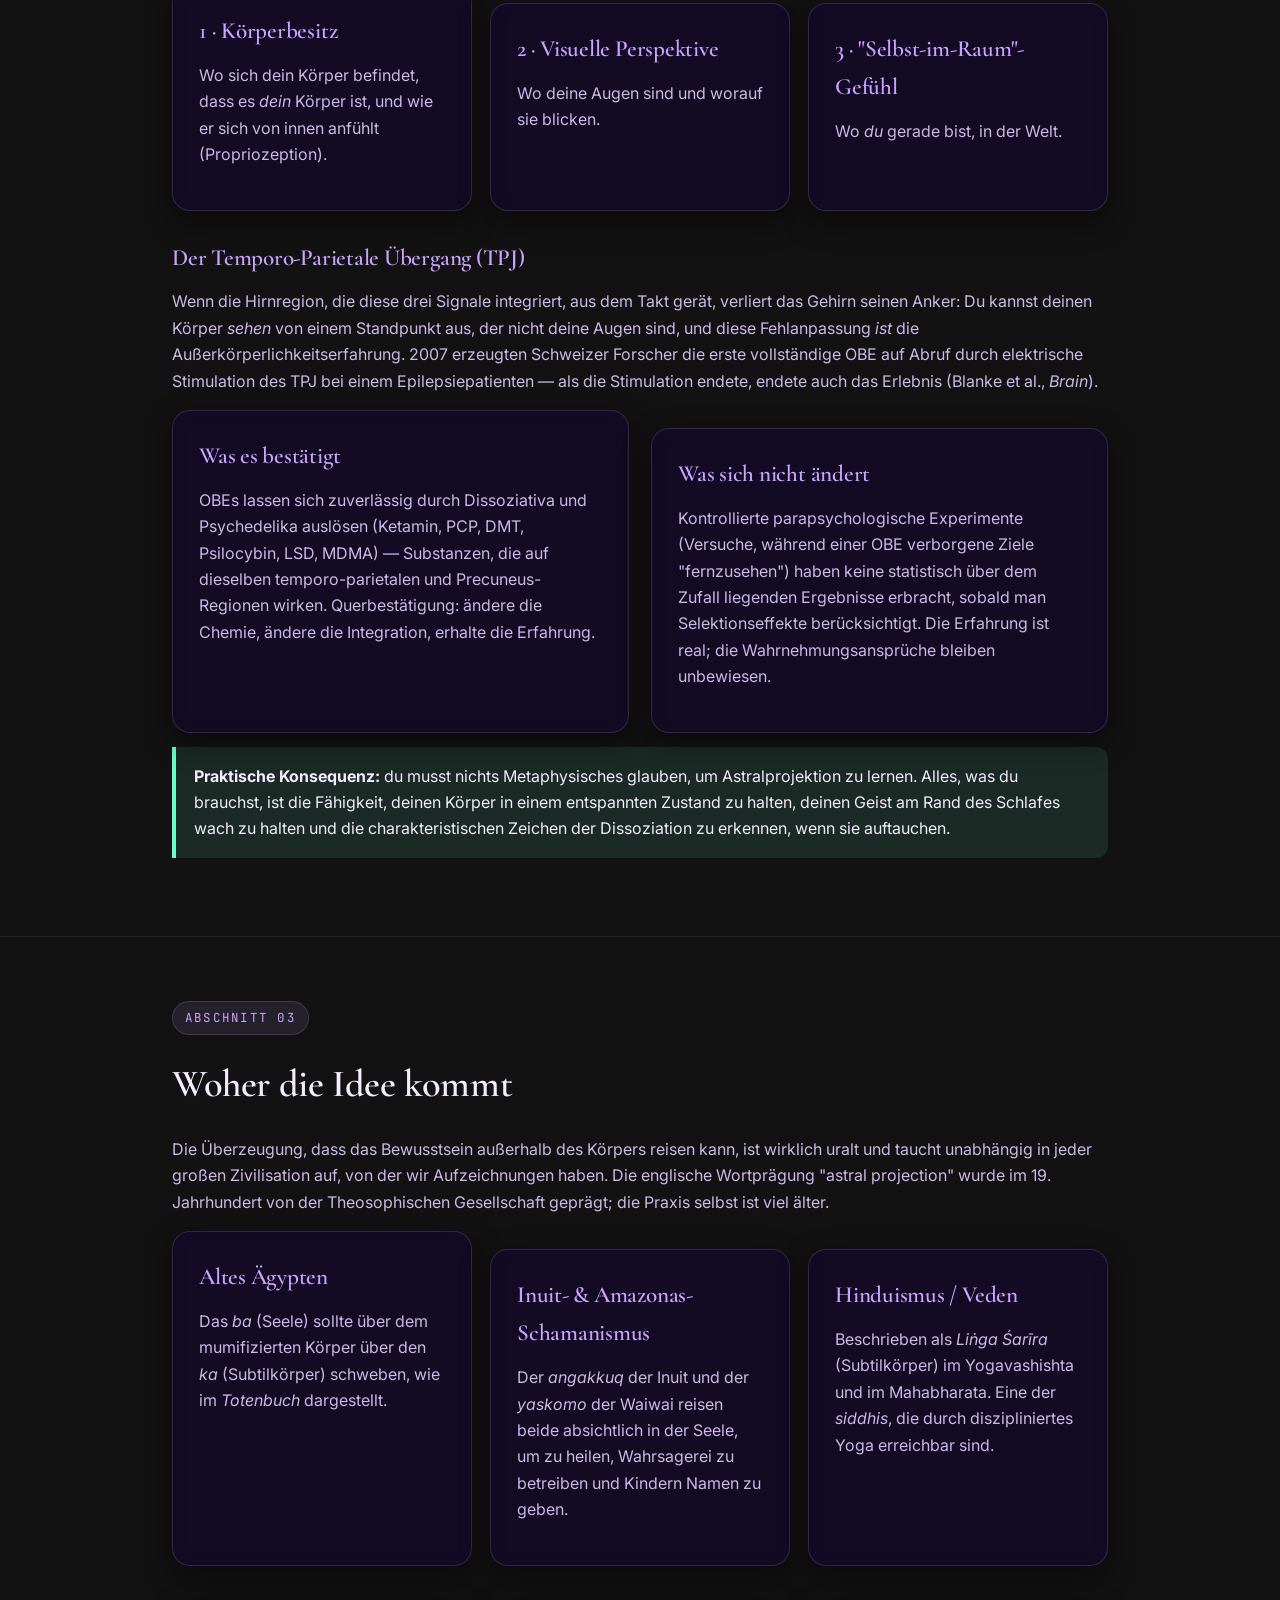
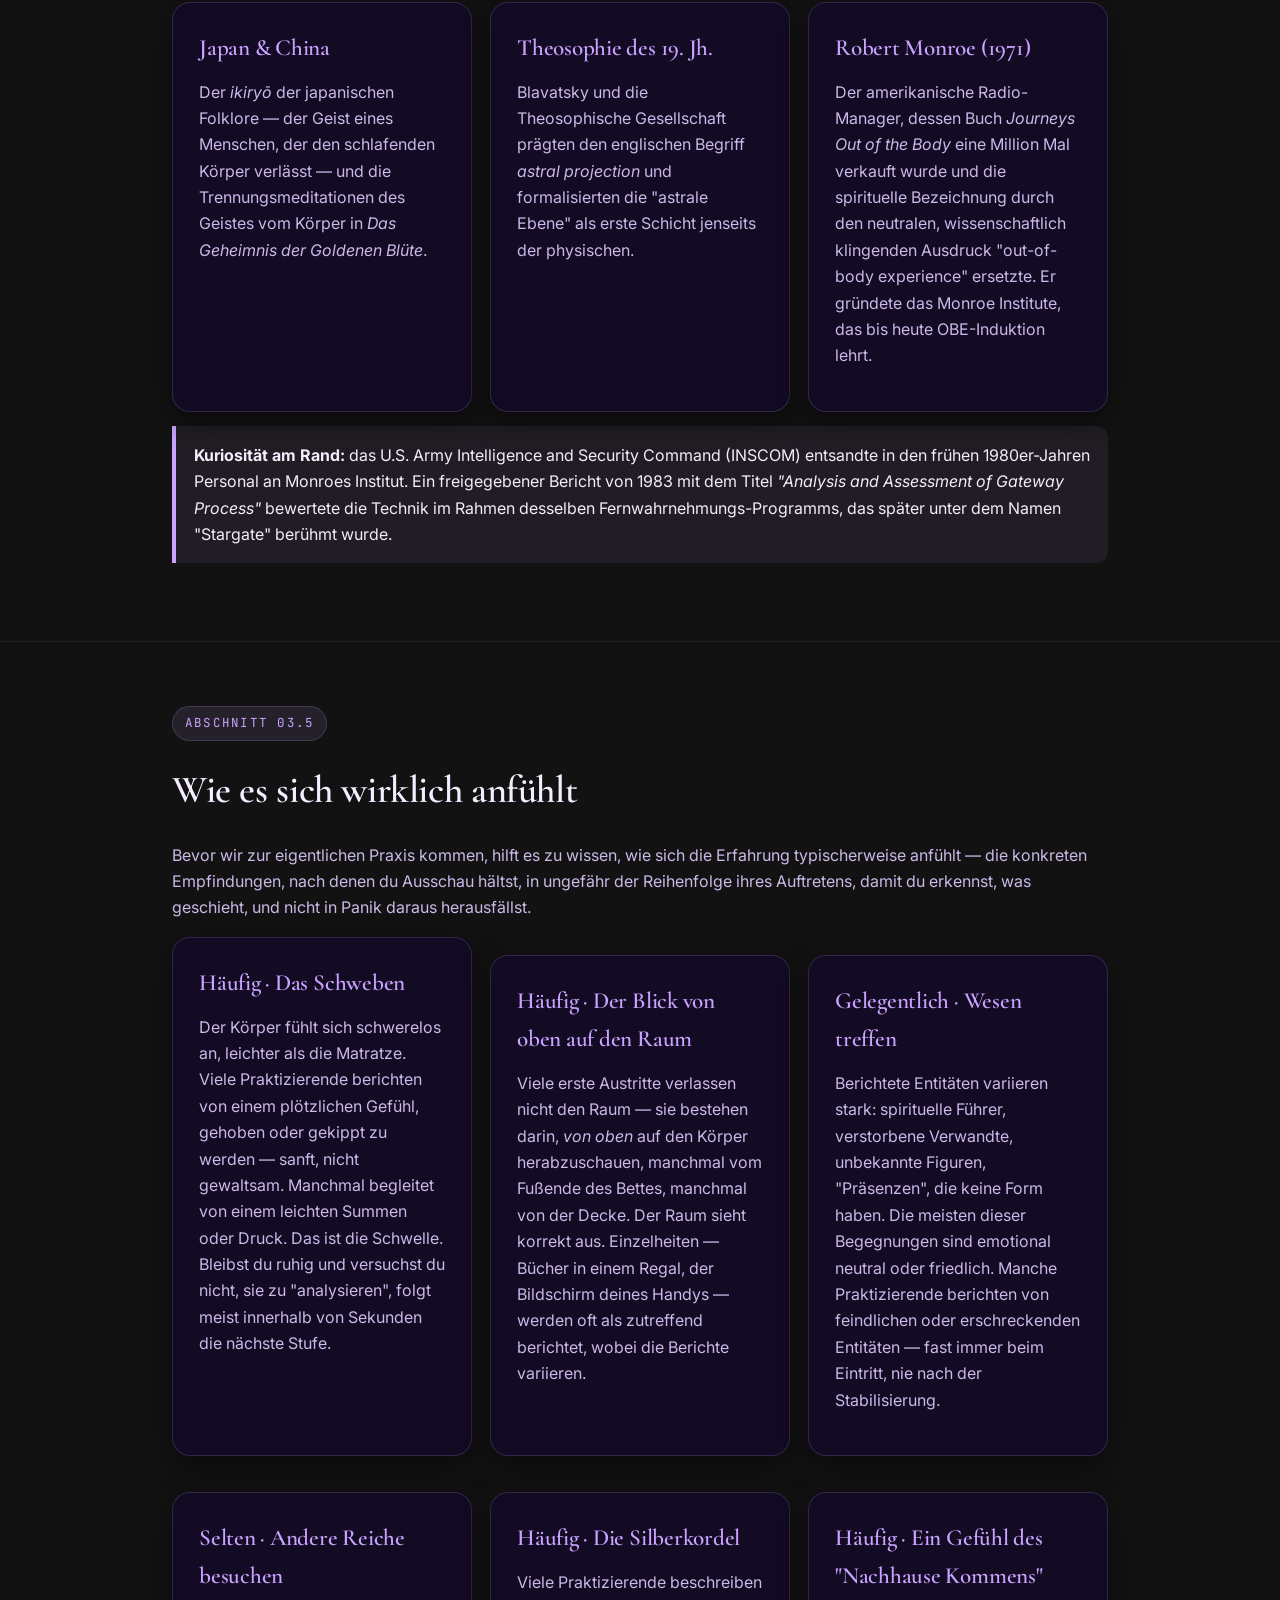
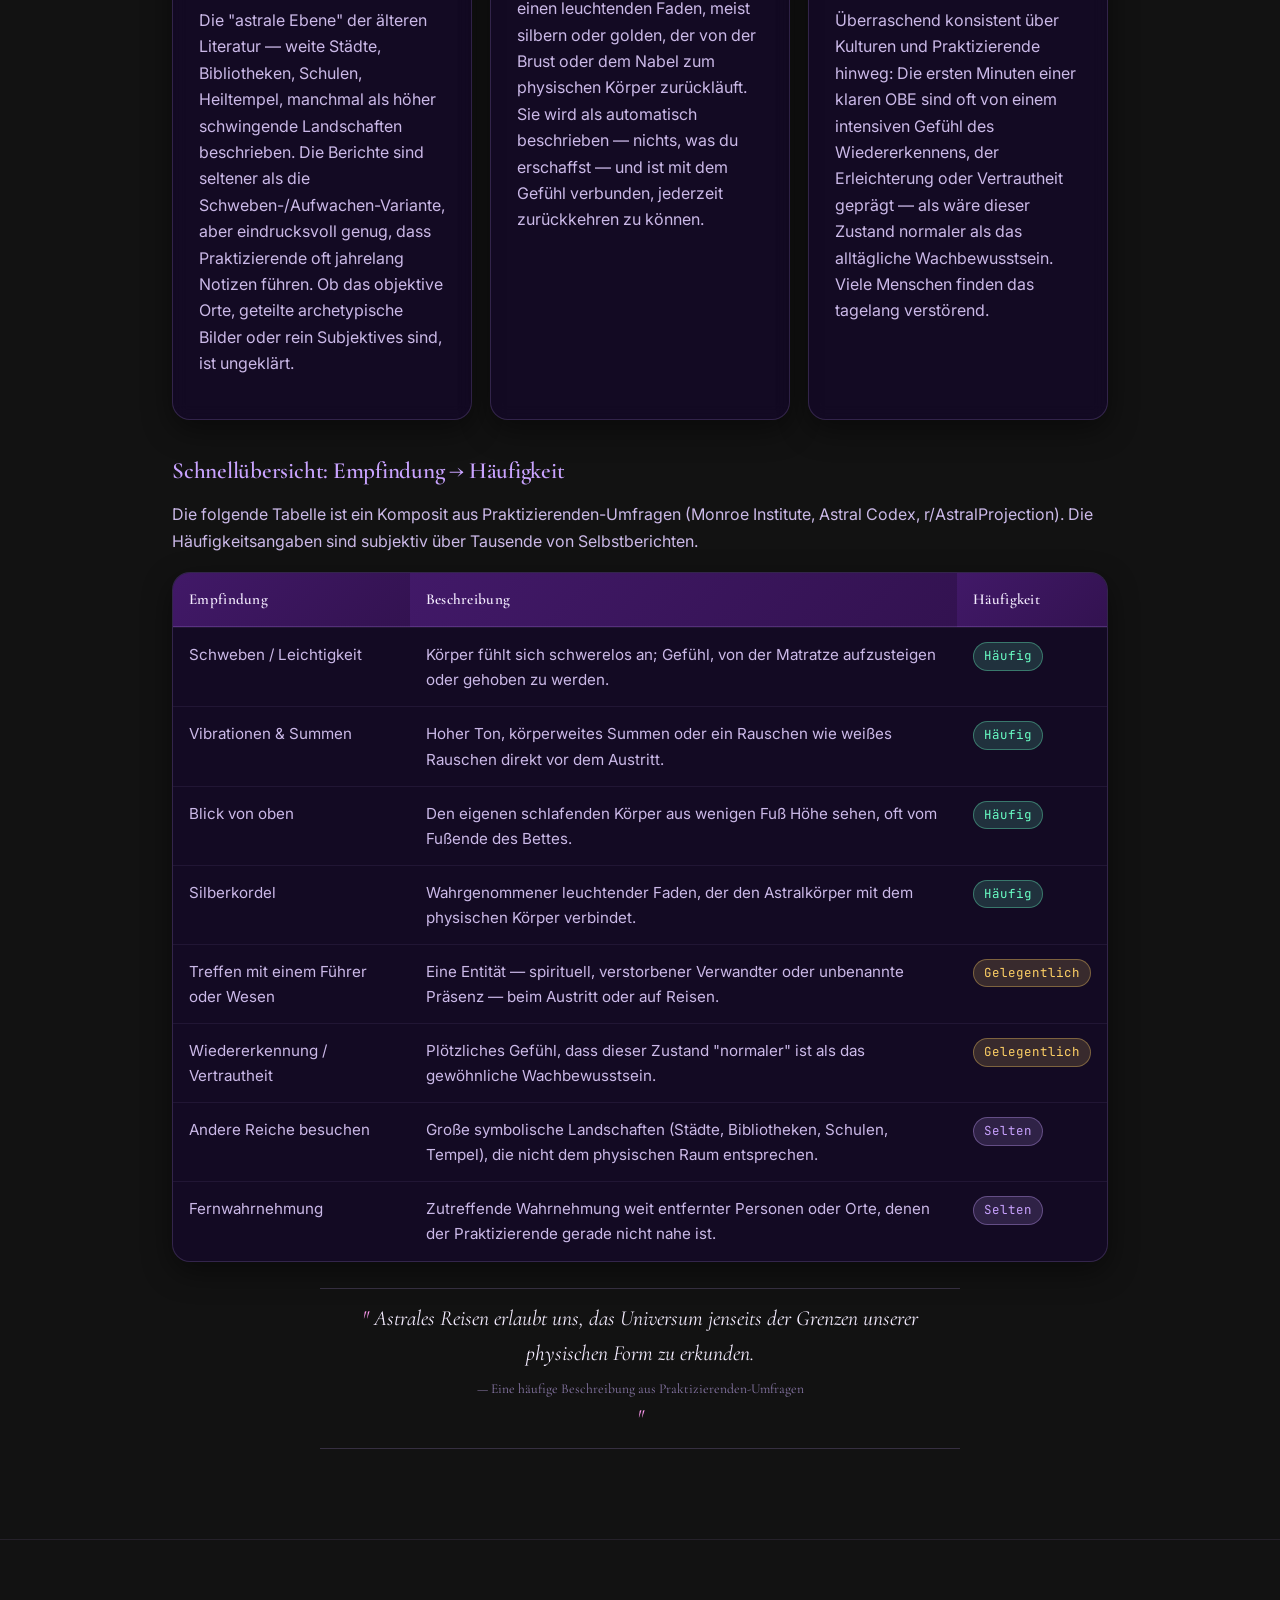
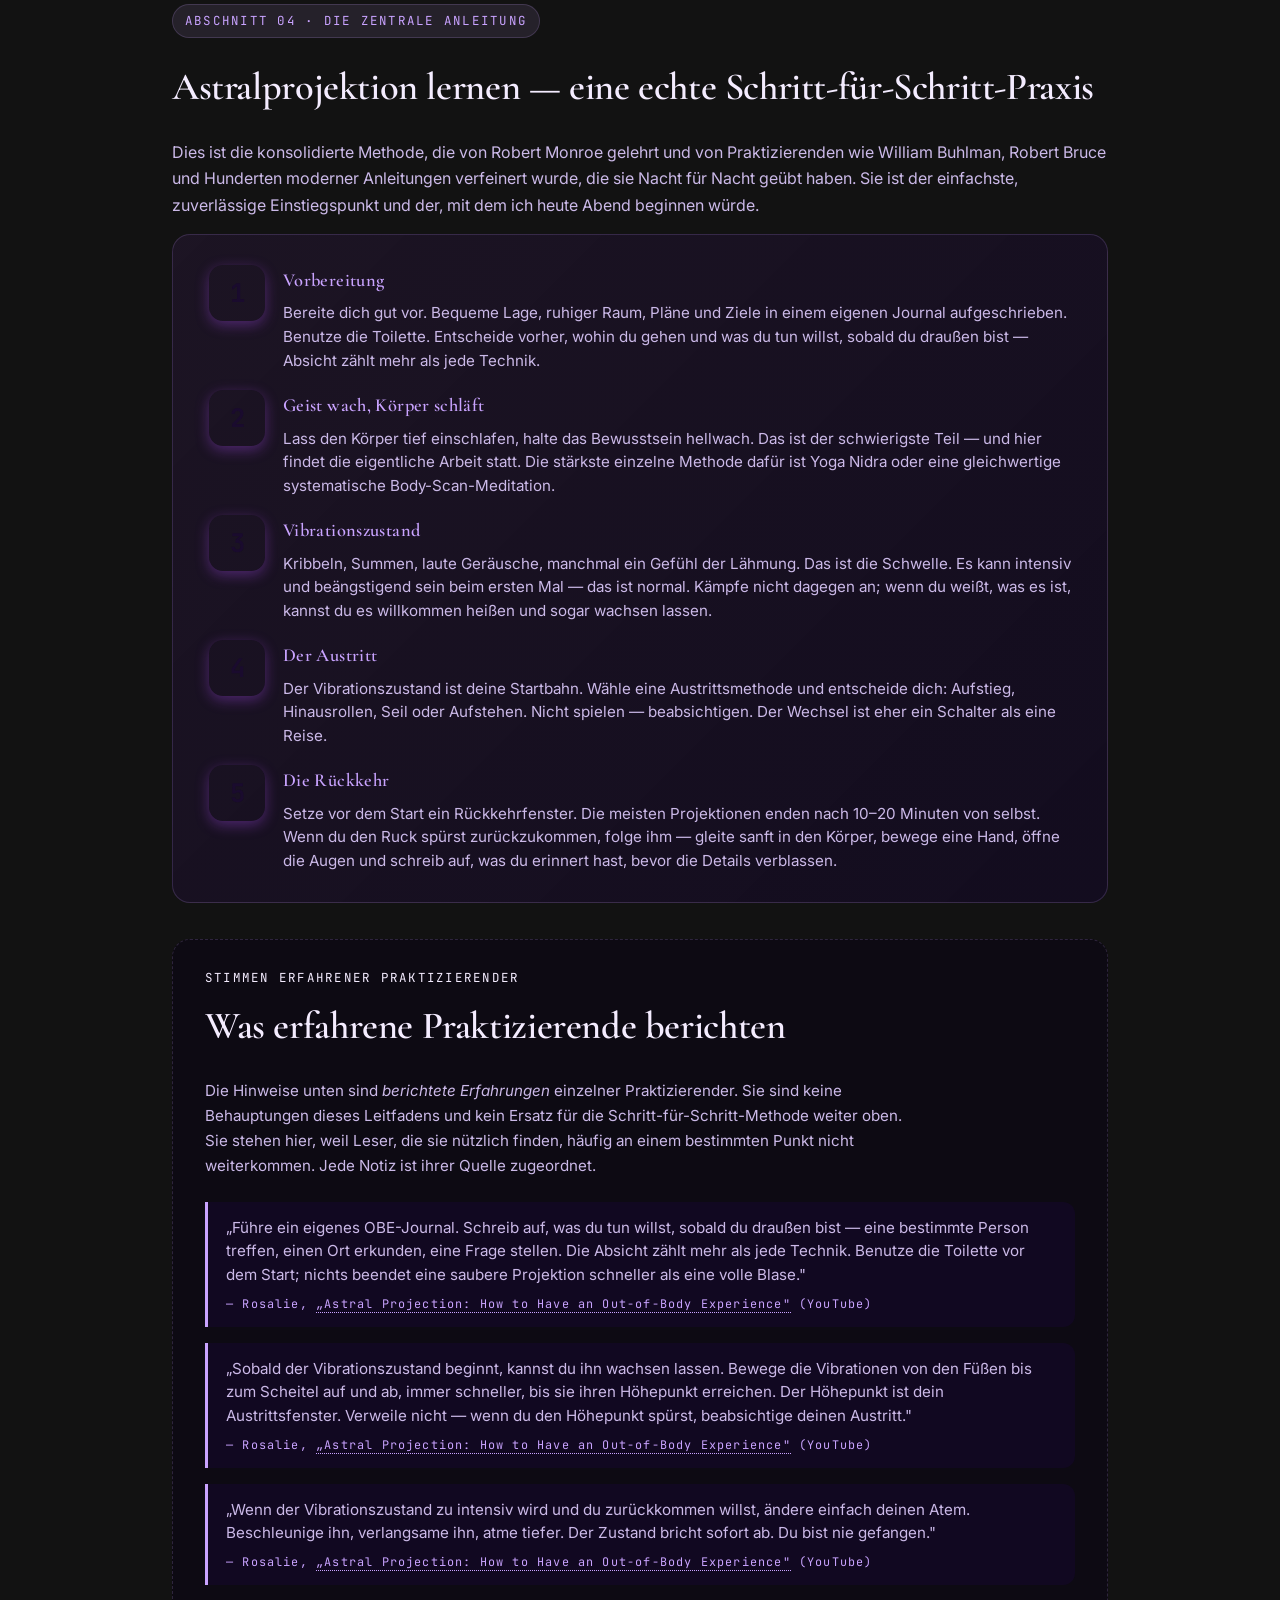
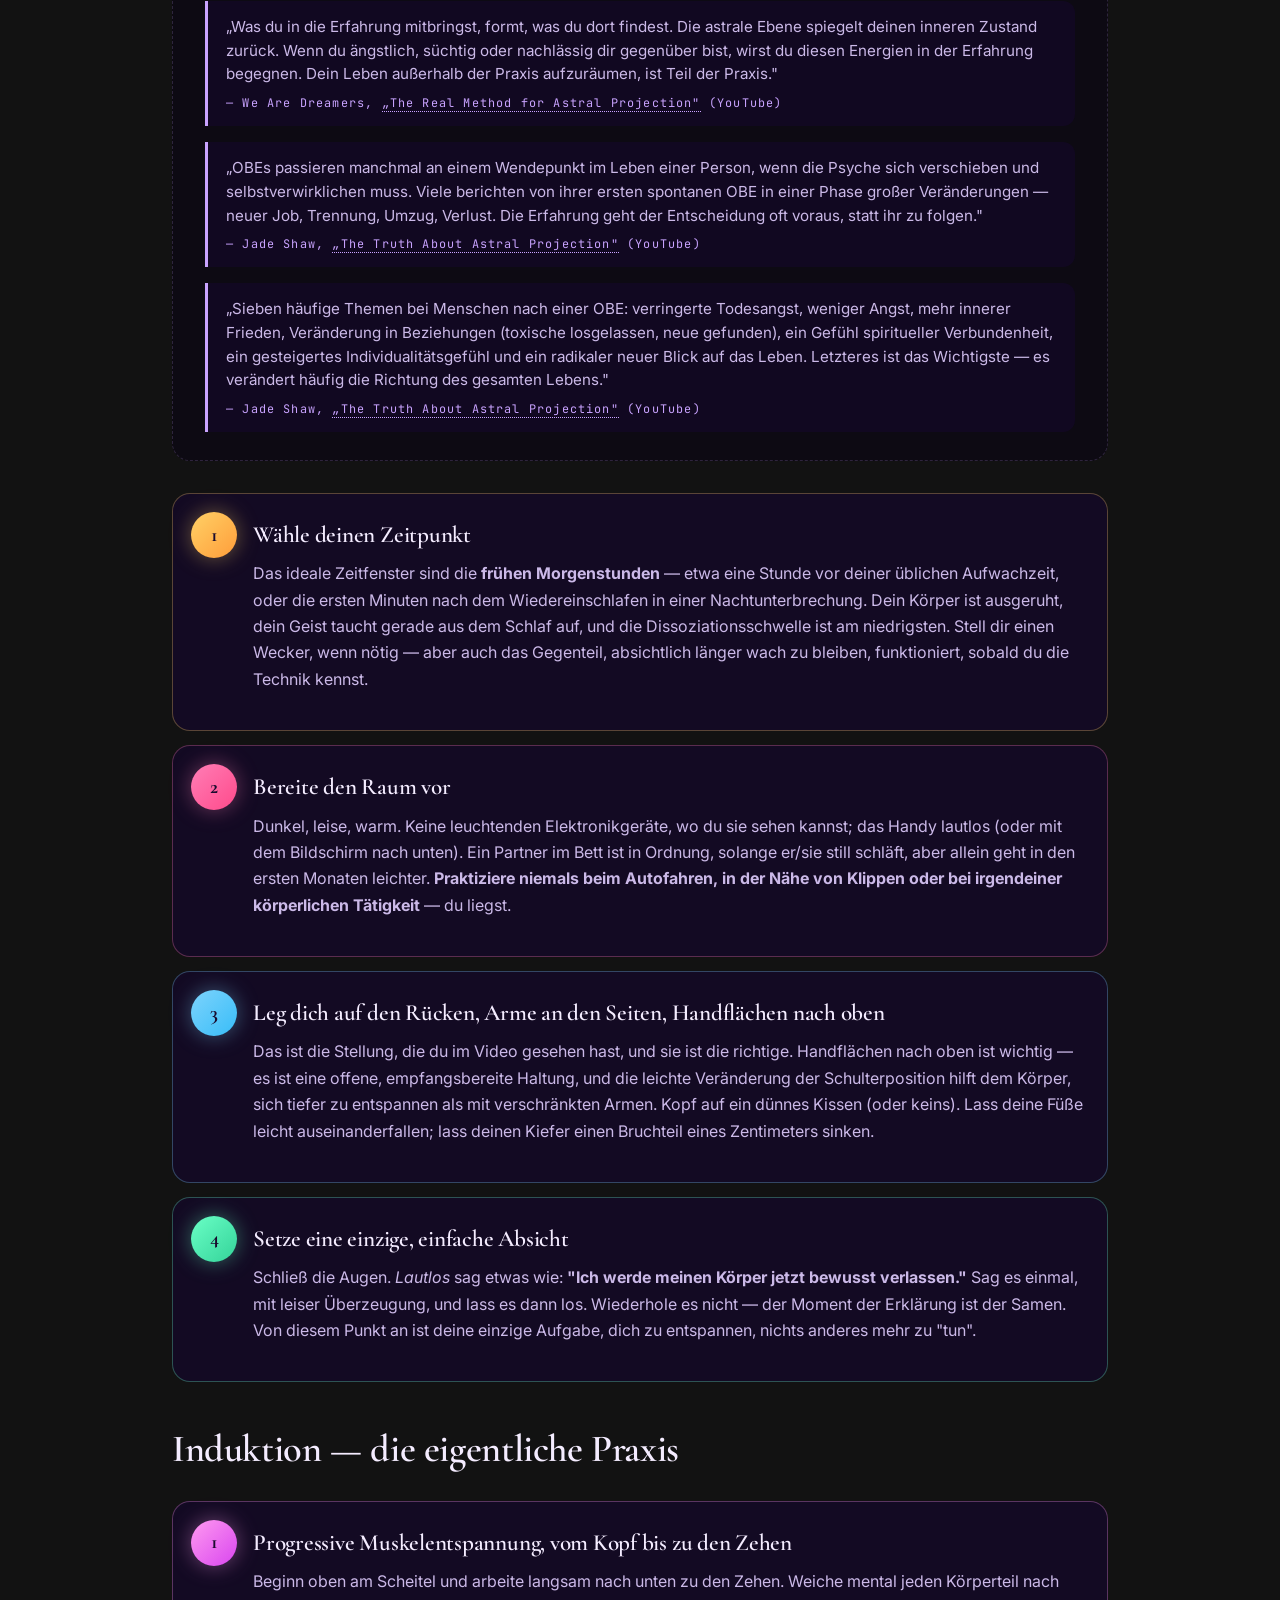
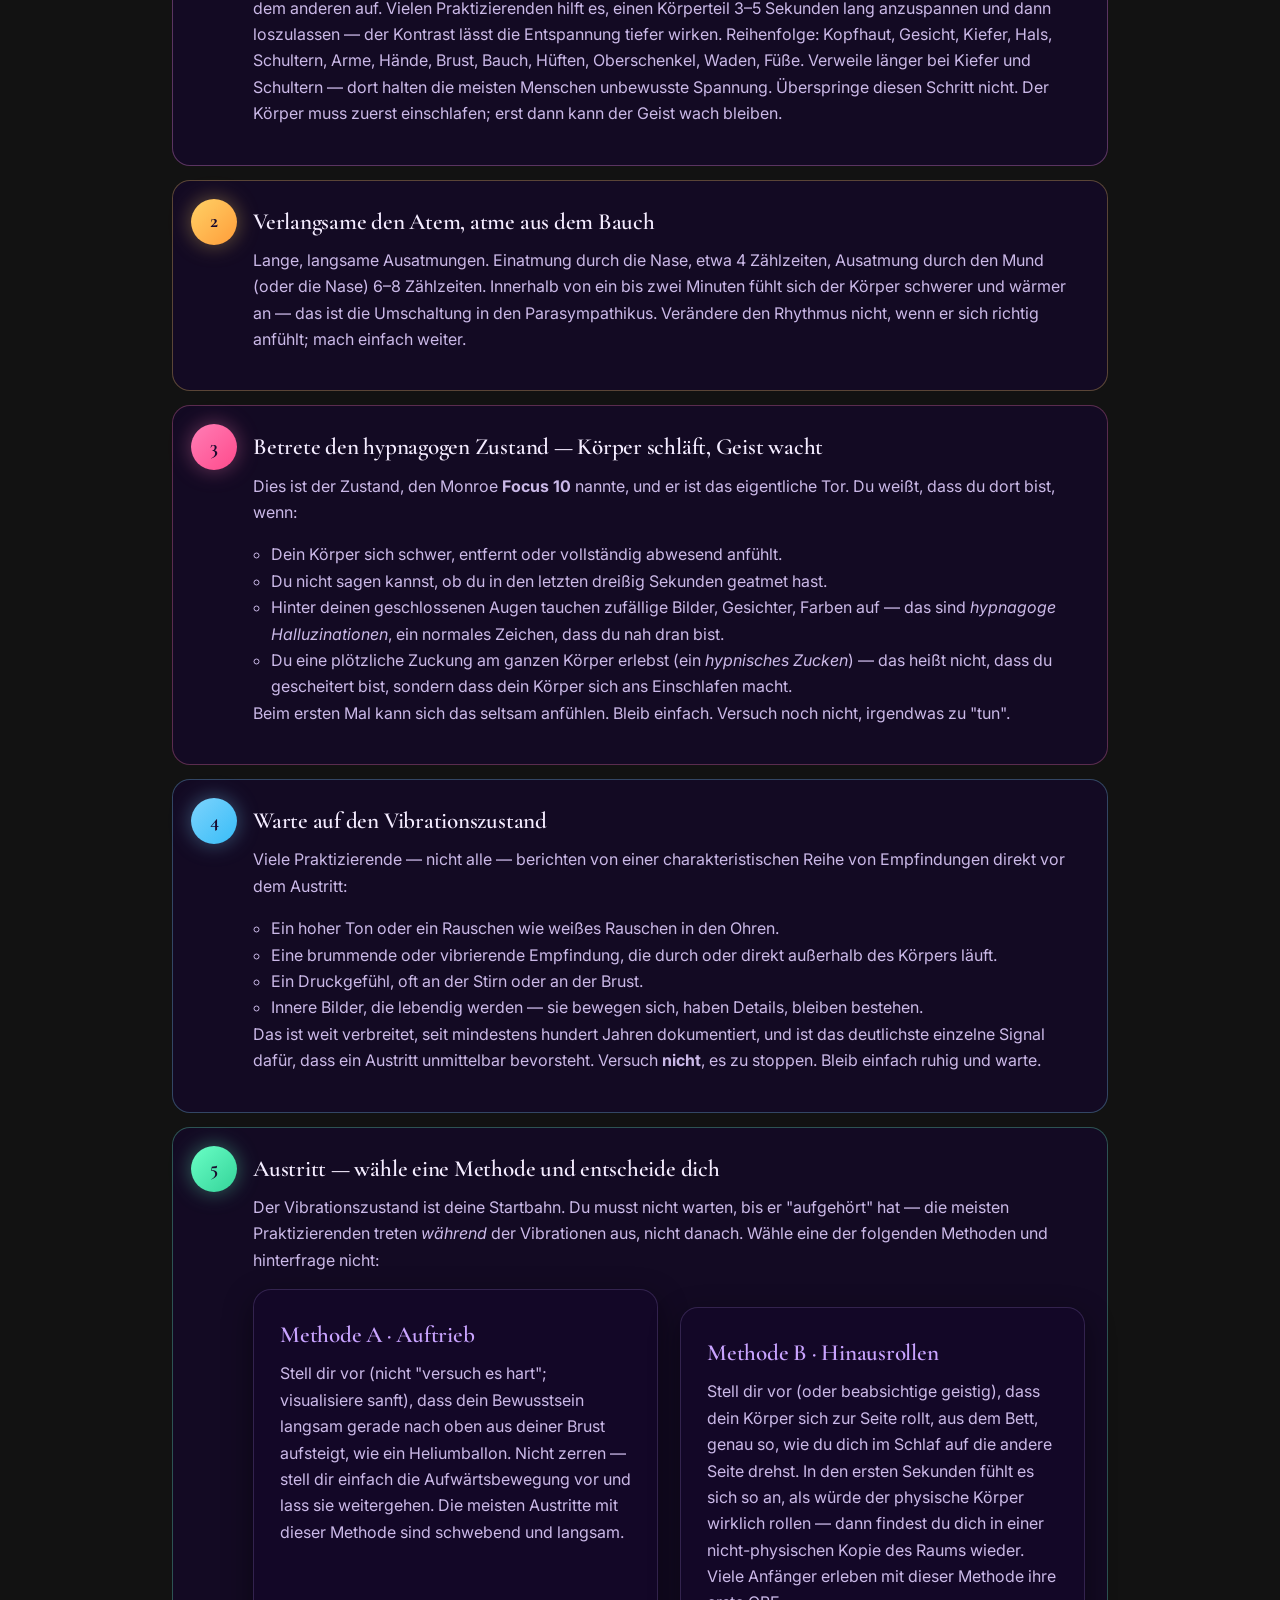
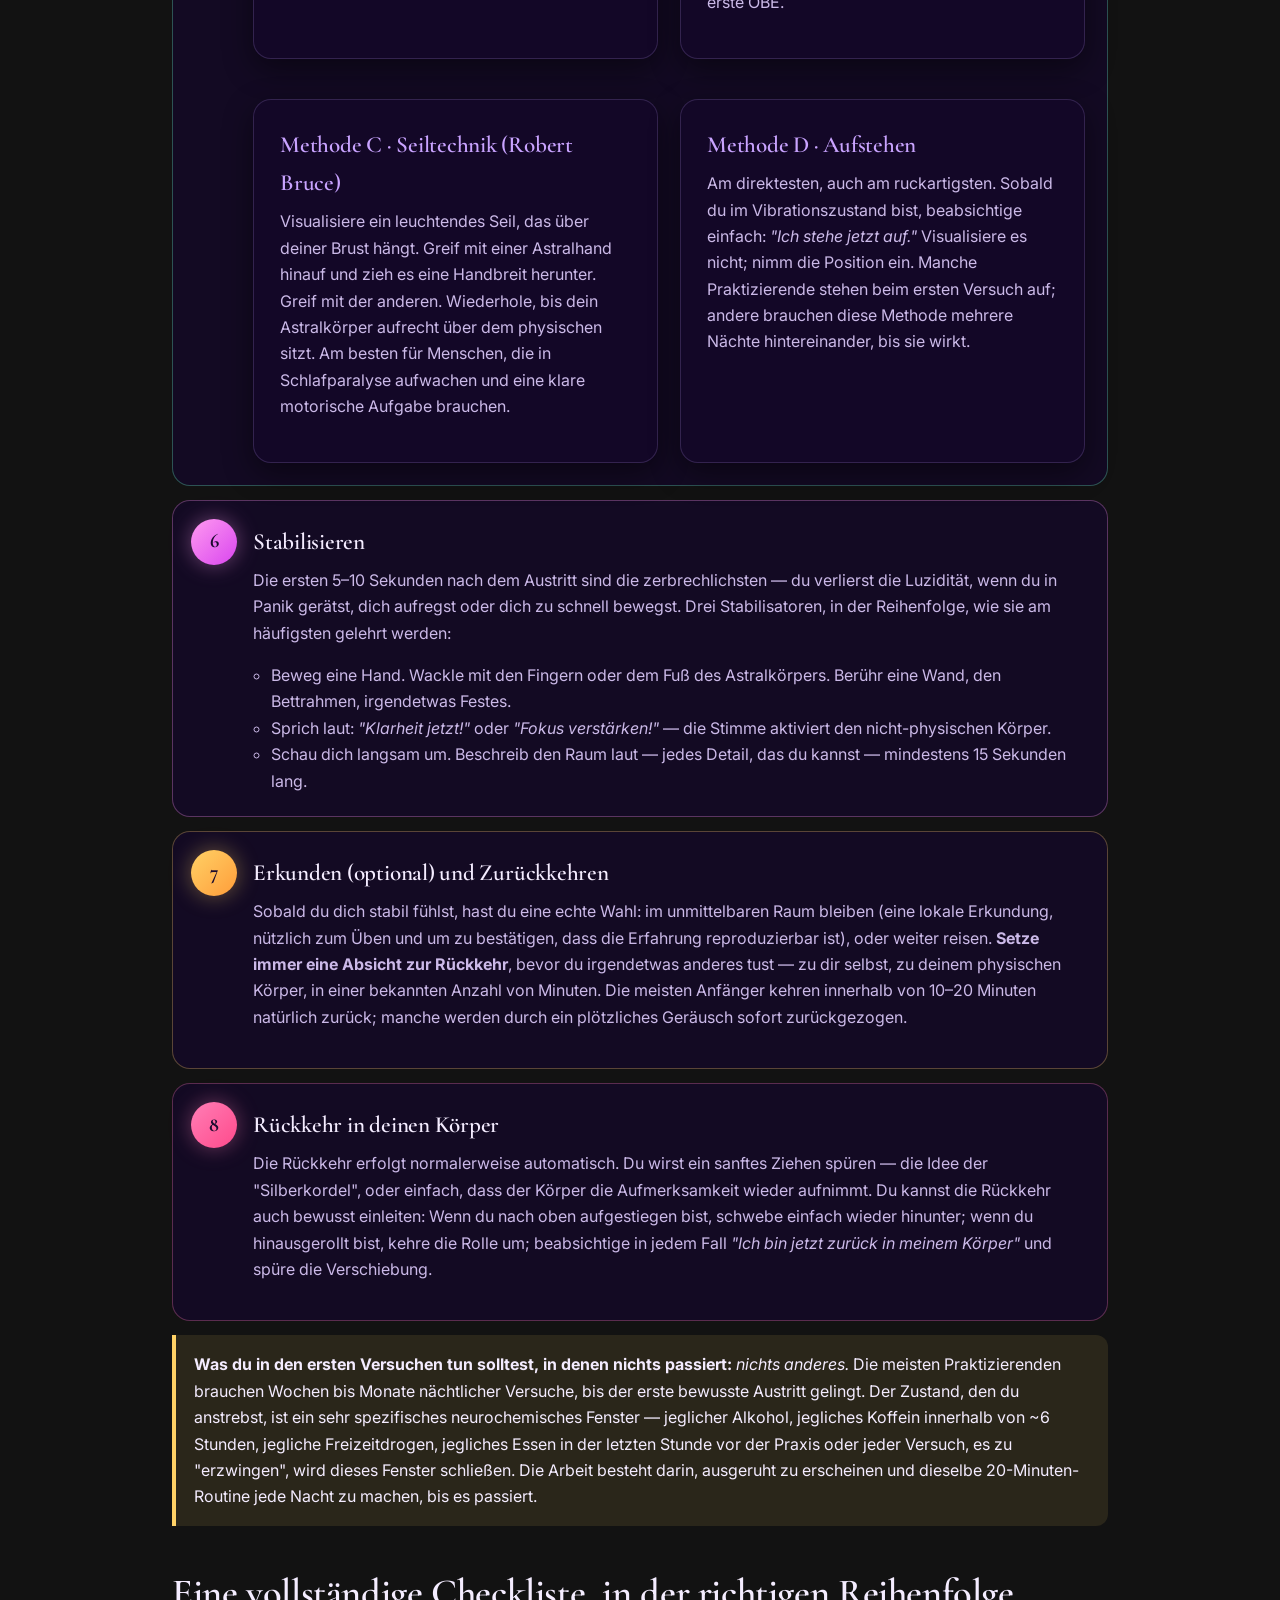
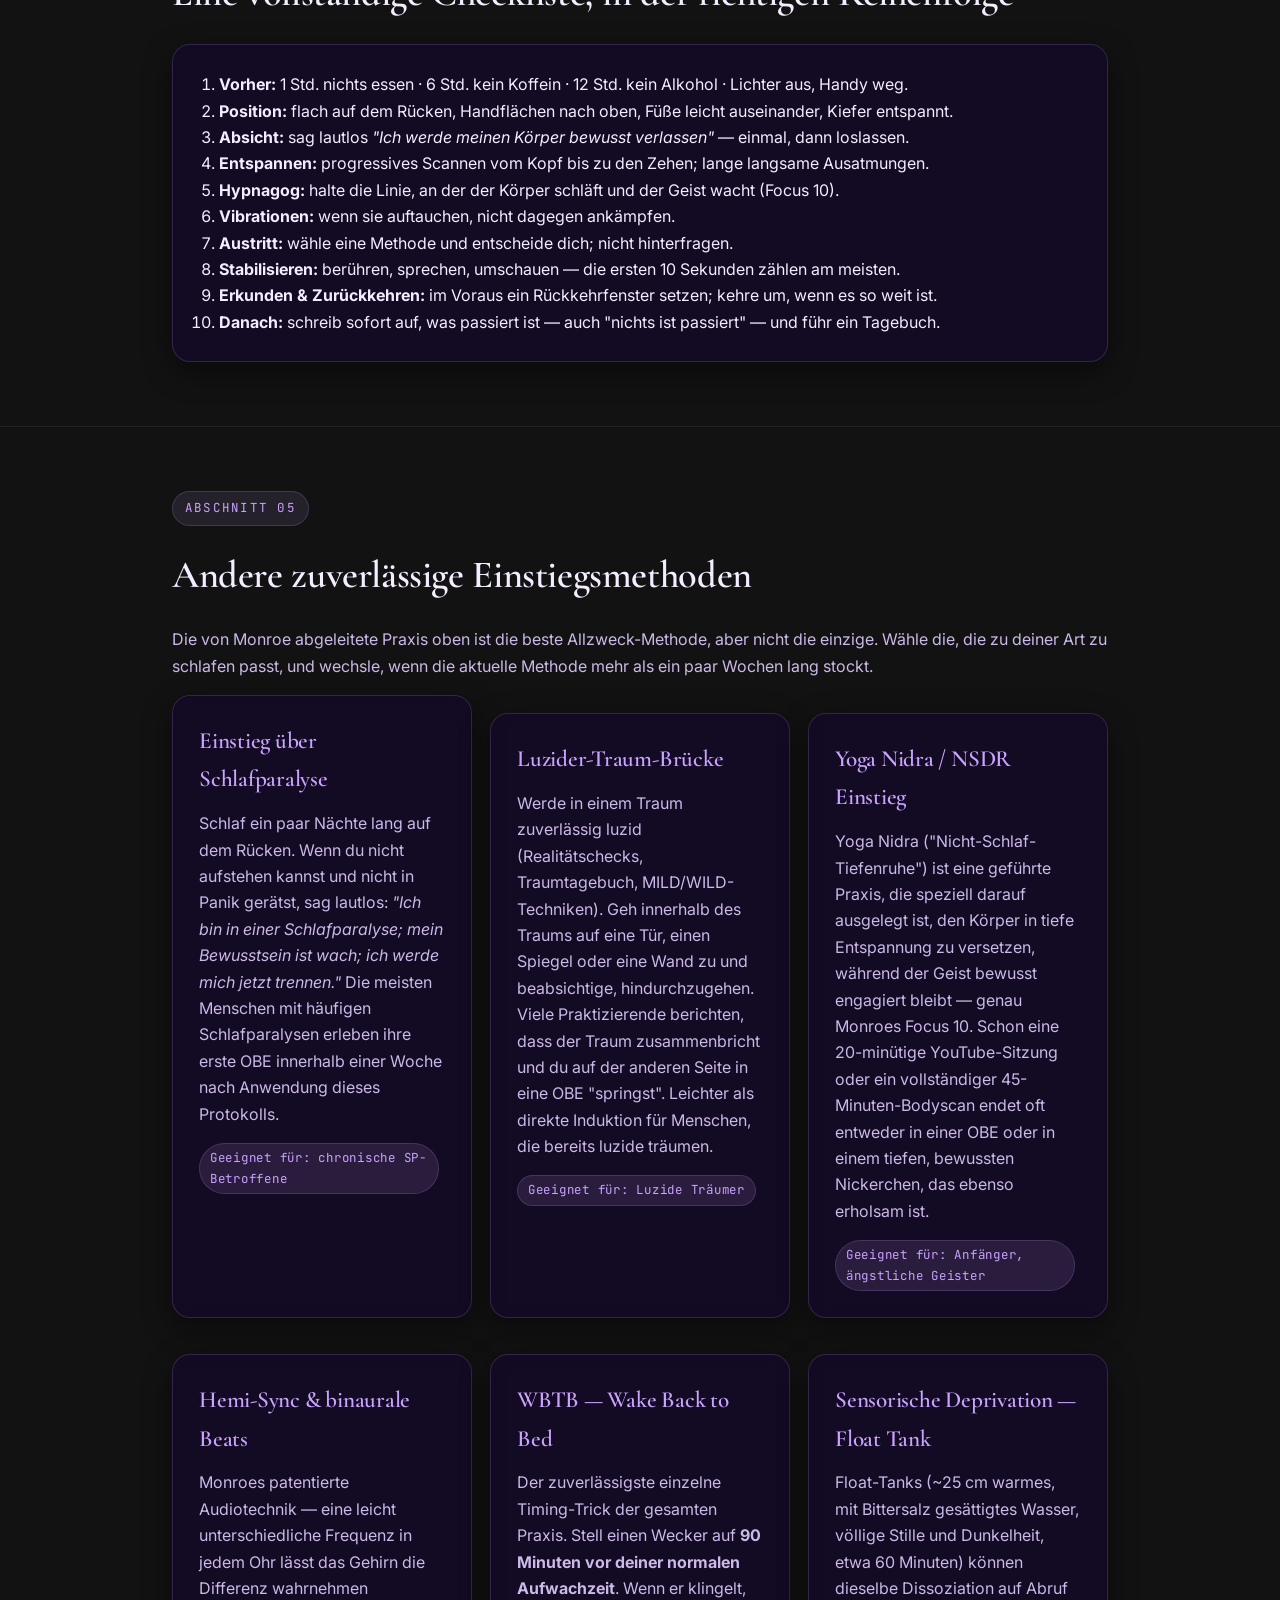
==== commit e3c776d0: "Relabel theta-floor slider (drop 'Binaural' prefix, now mode-agnostic) Slider drives either the ster" ====
--- a/de.html
+++ b/de.html
@@ -154,7 +154,7 @@
 
         <div class="ap-mixer">
           <label class="ap-mix-row">
-            <span class="ap-mix-label">Binaural (Theta-Basis) <span class="ap-val" id="ap-val-binaural">0.14</span></span>
+            <span class="ap-mix-label">Theta-Basis <span class="ap-val" id="ap-val-binaural">0.14</span></span>
             <input type="range" id="ap-vol-binaural" min="0" max="1" step="0.01" value="0.14" />
           </label>
           <label class="ap-mix-row">
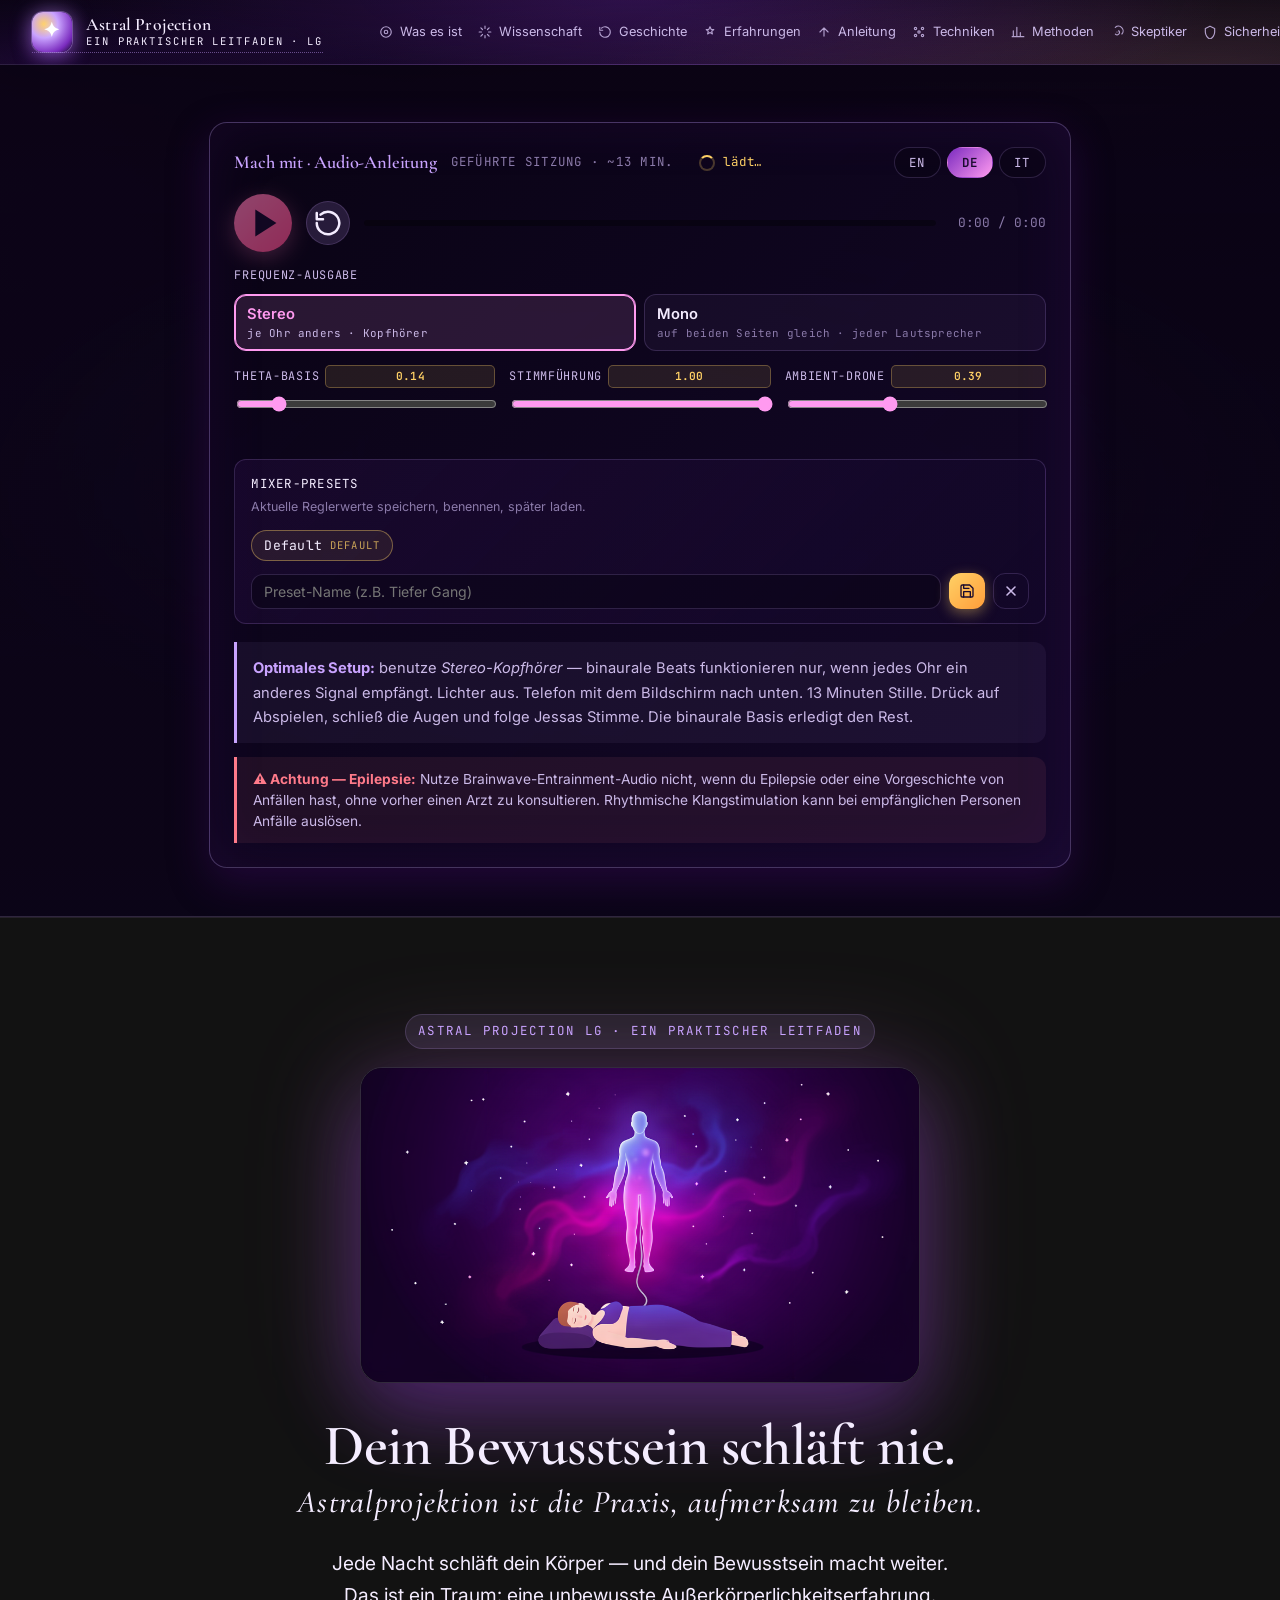
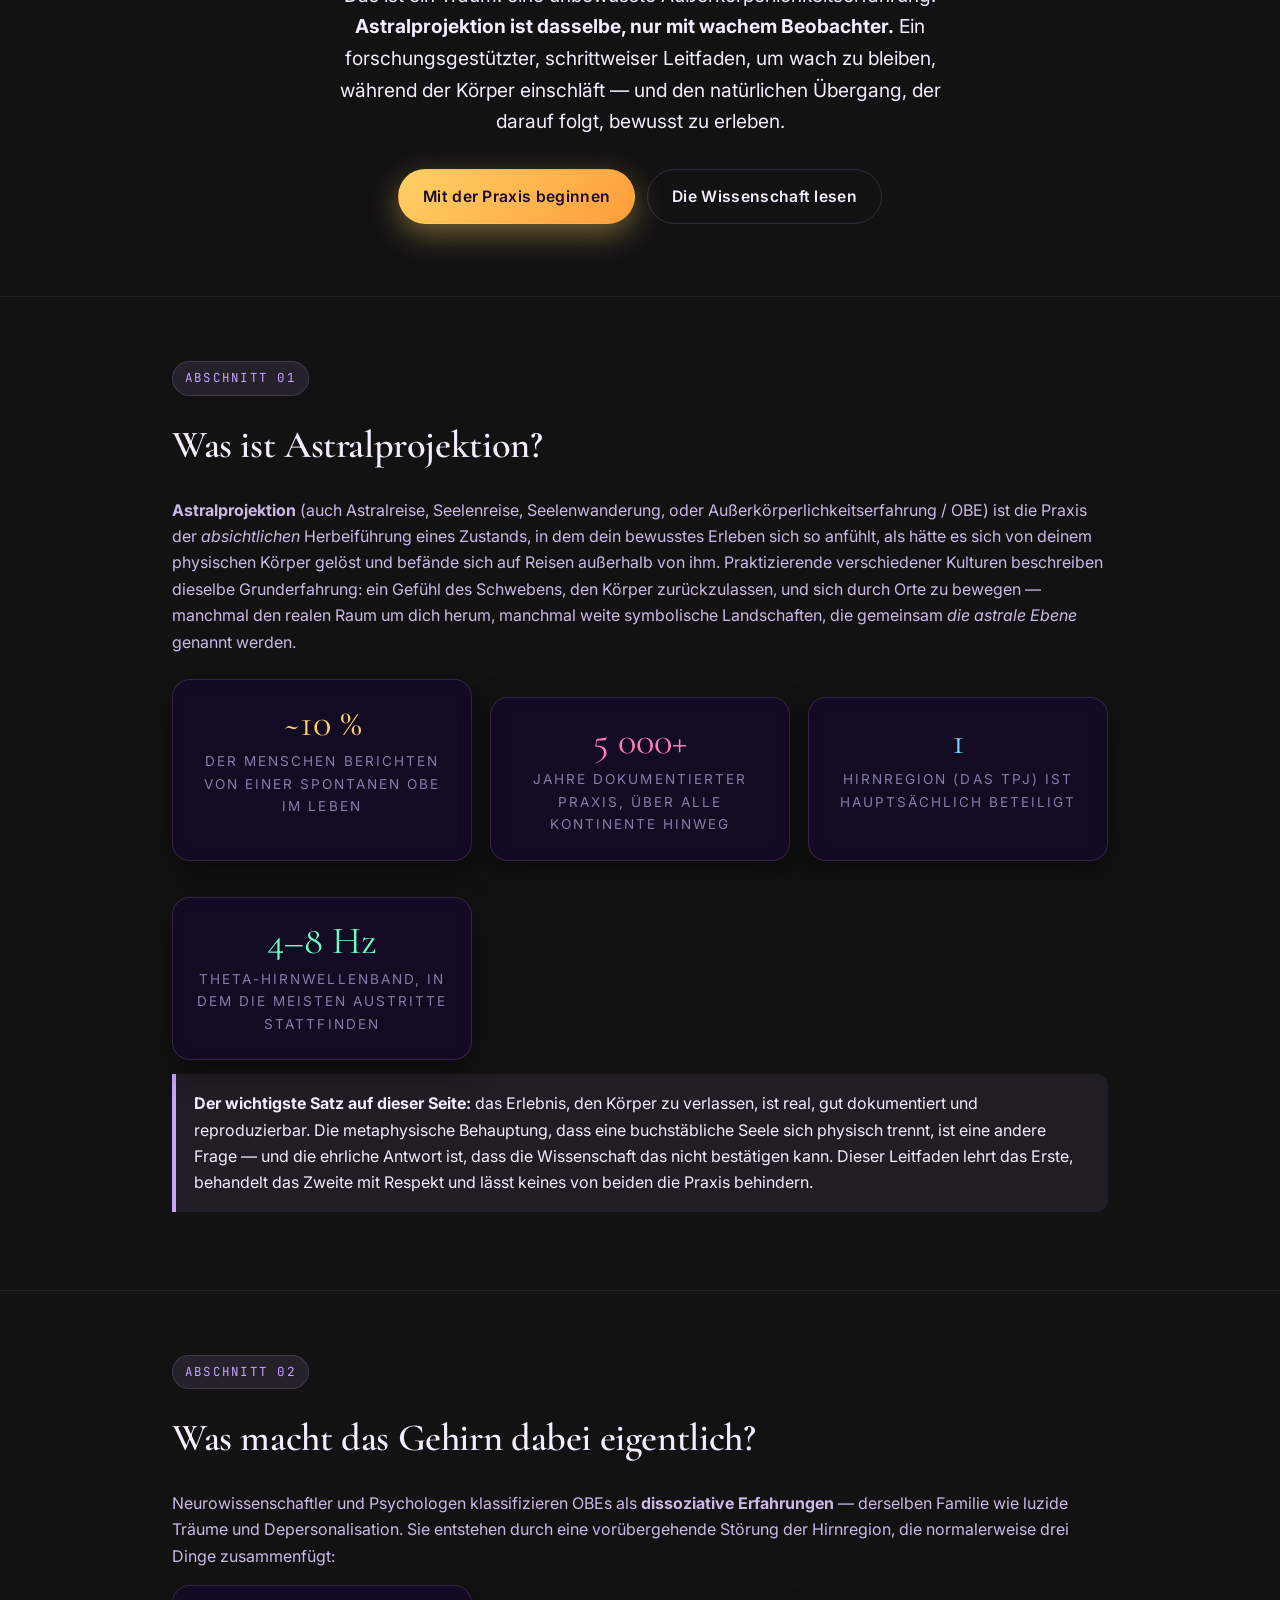
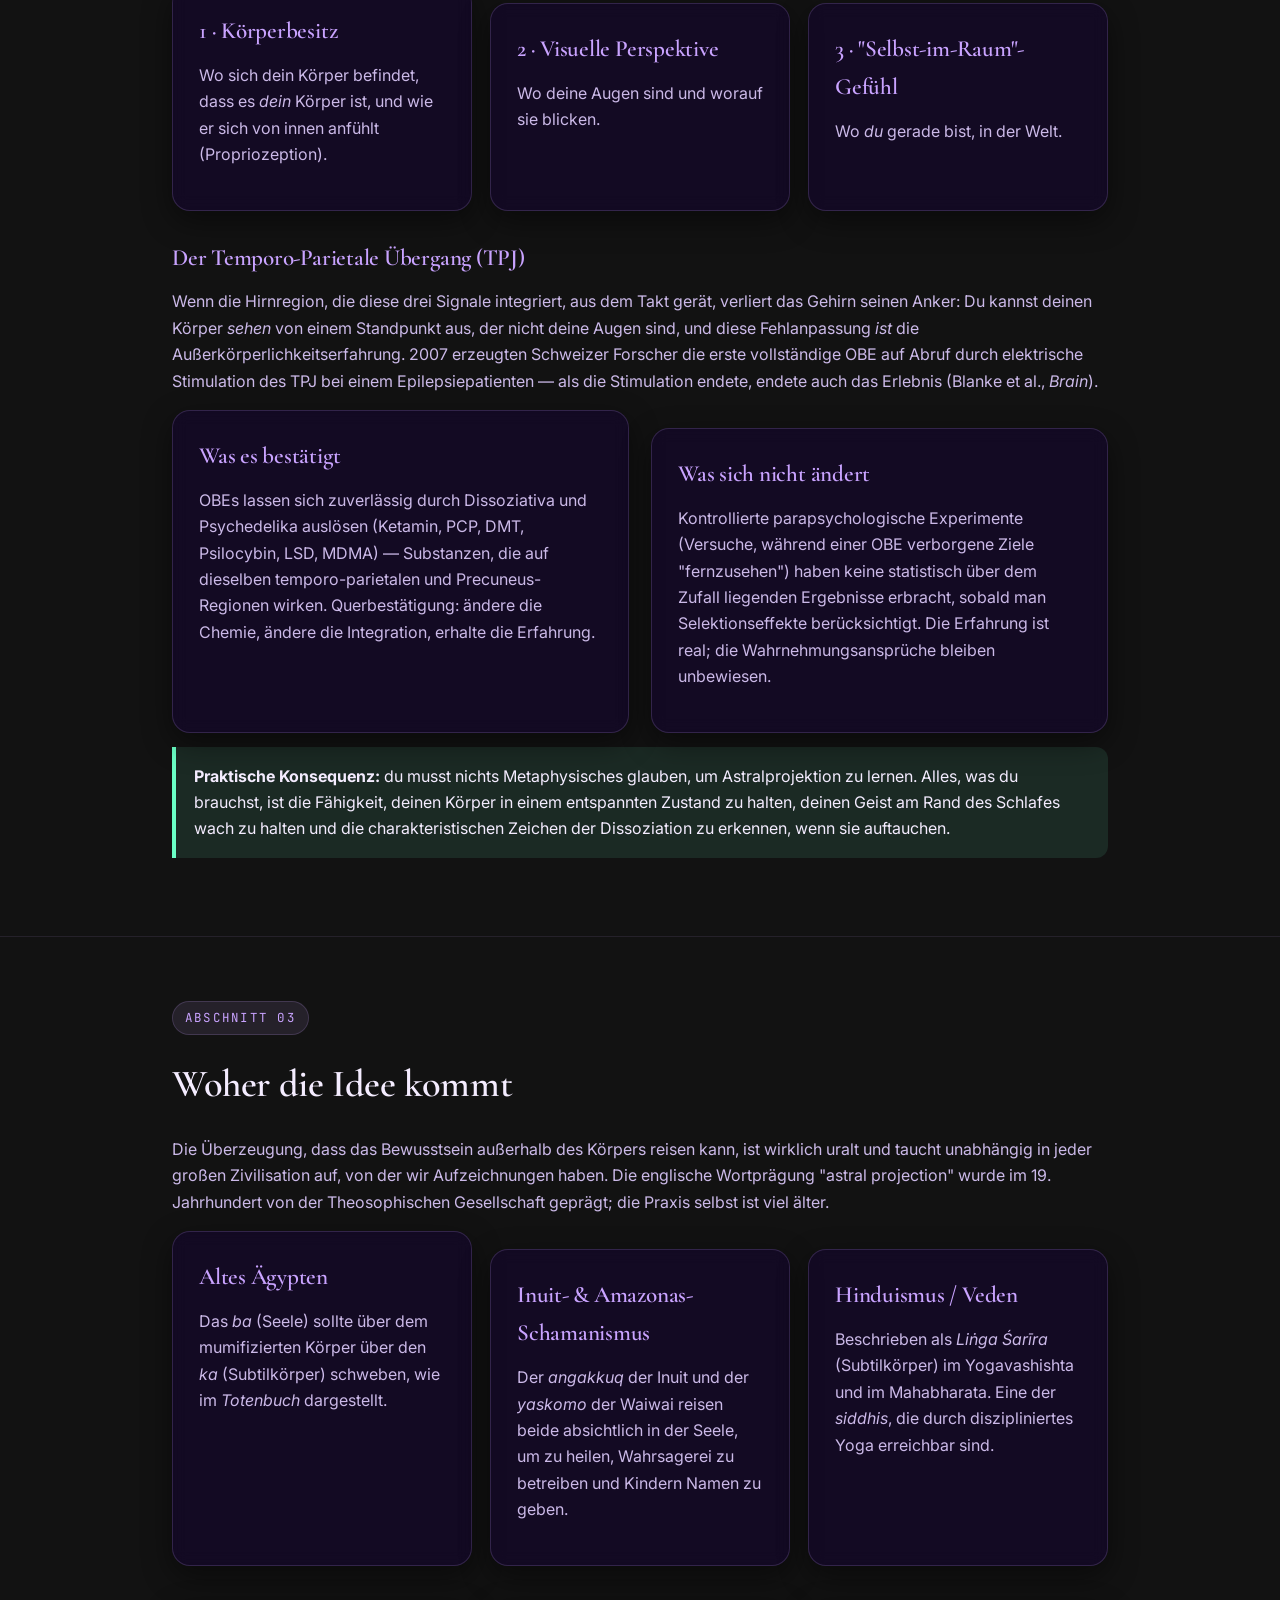
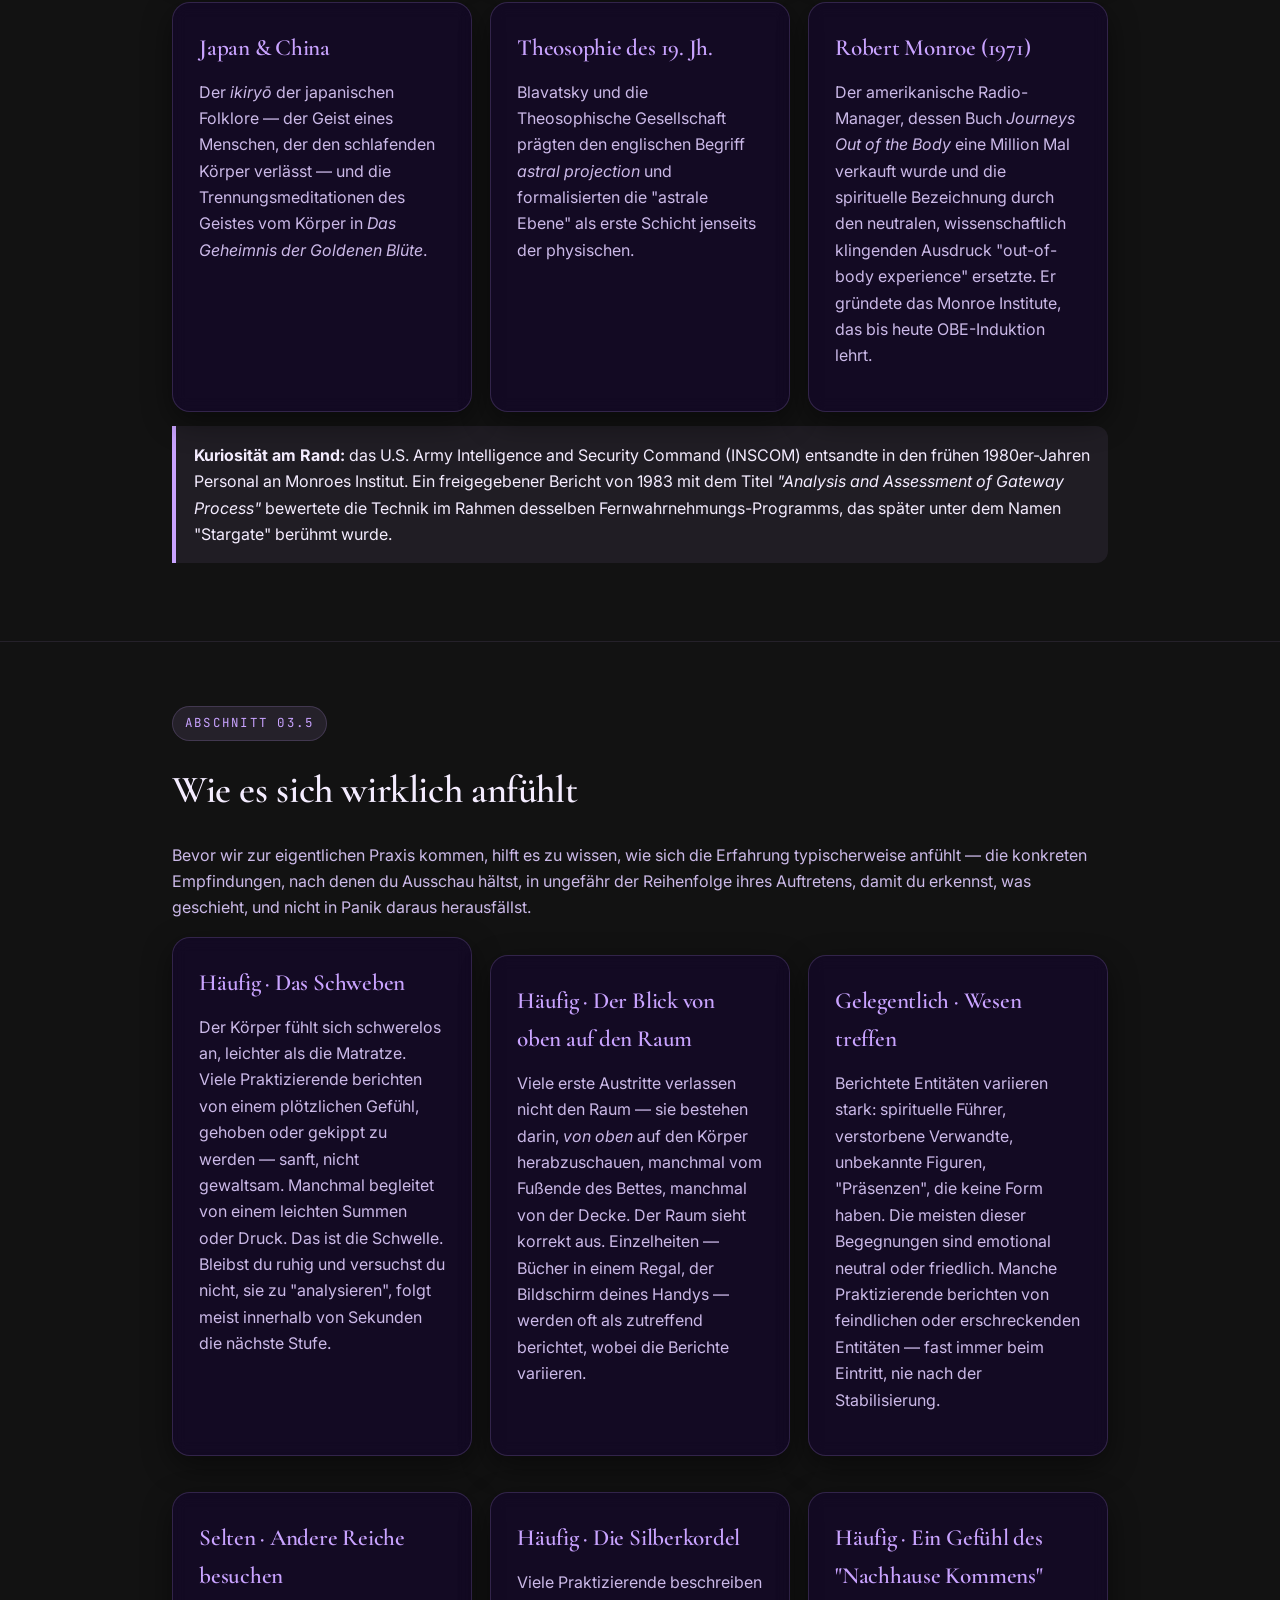
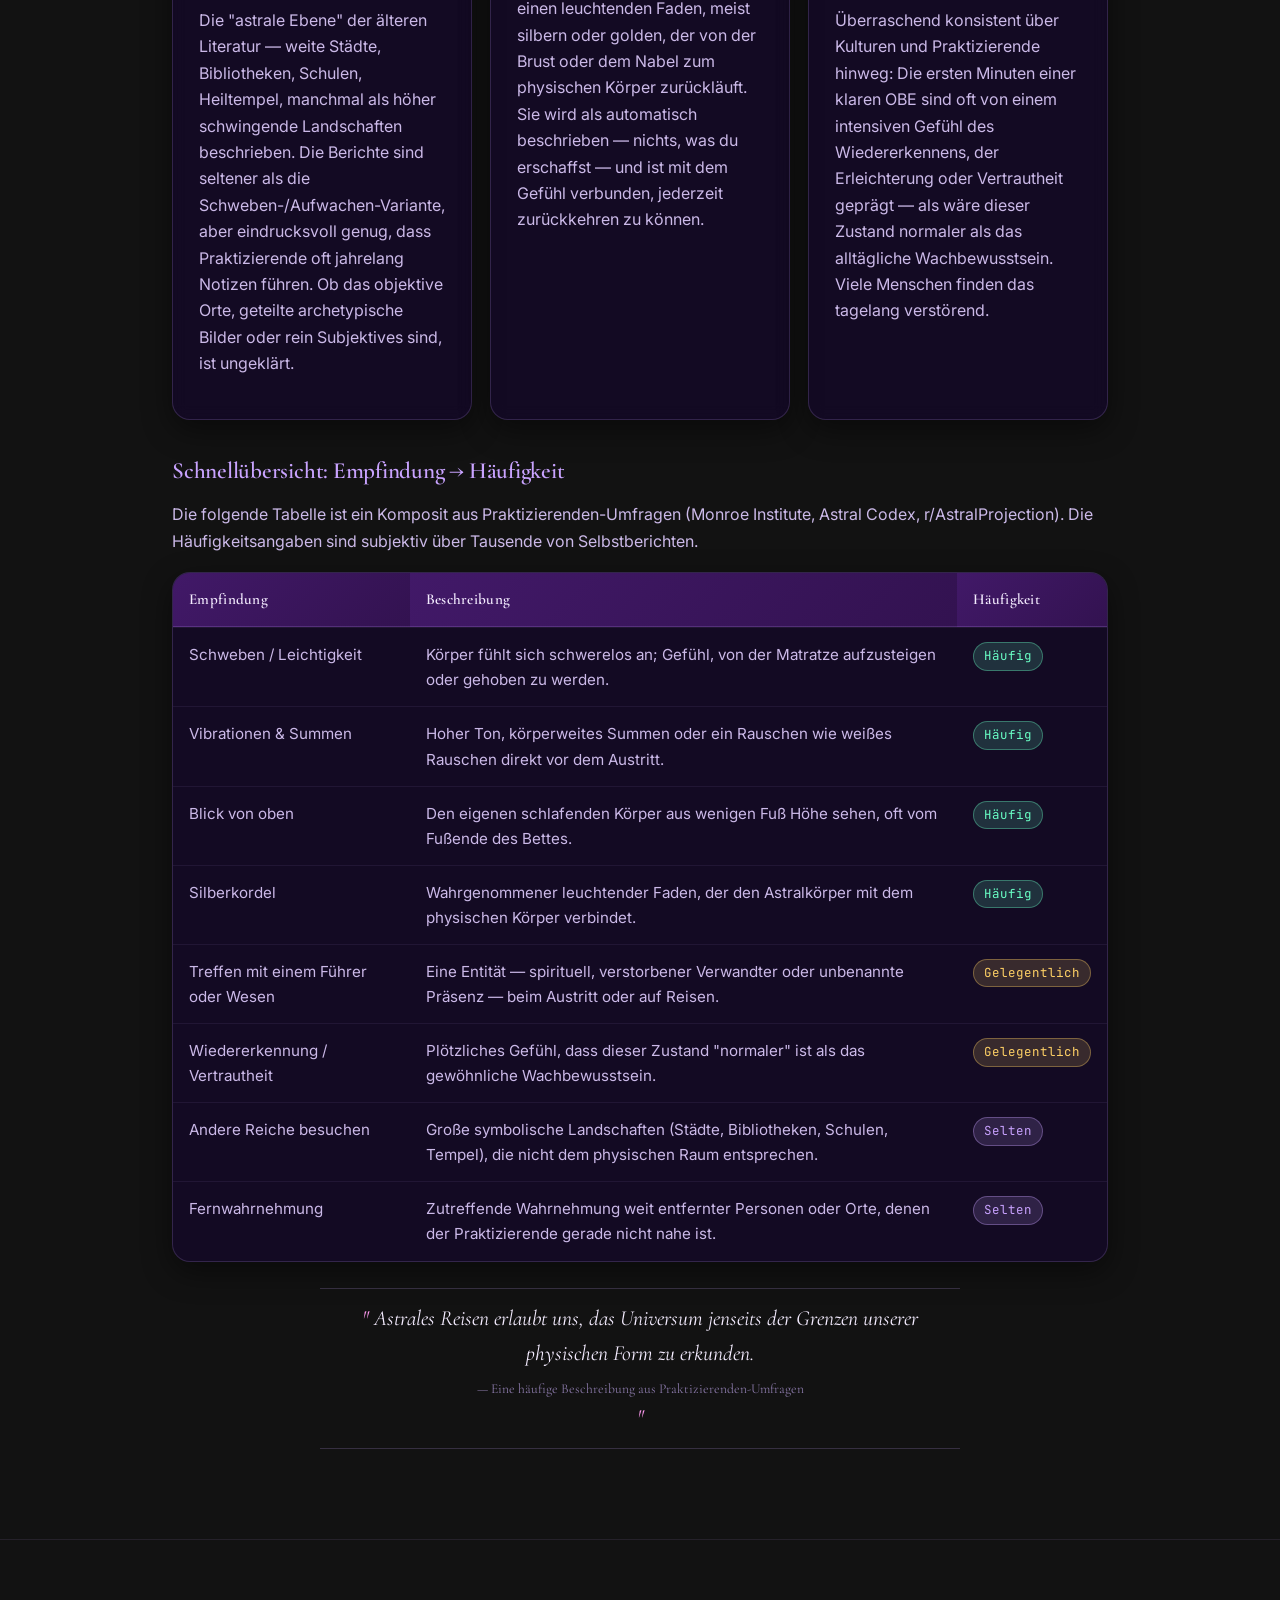
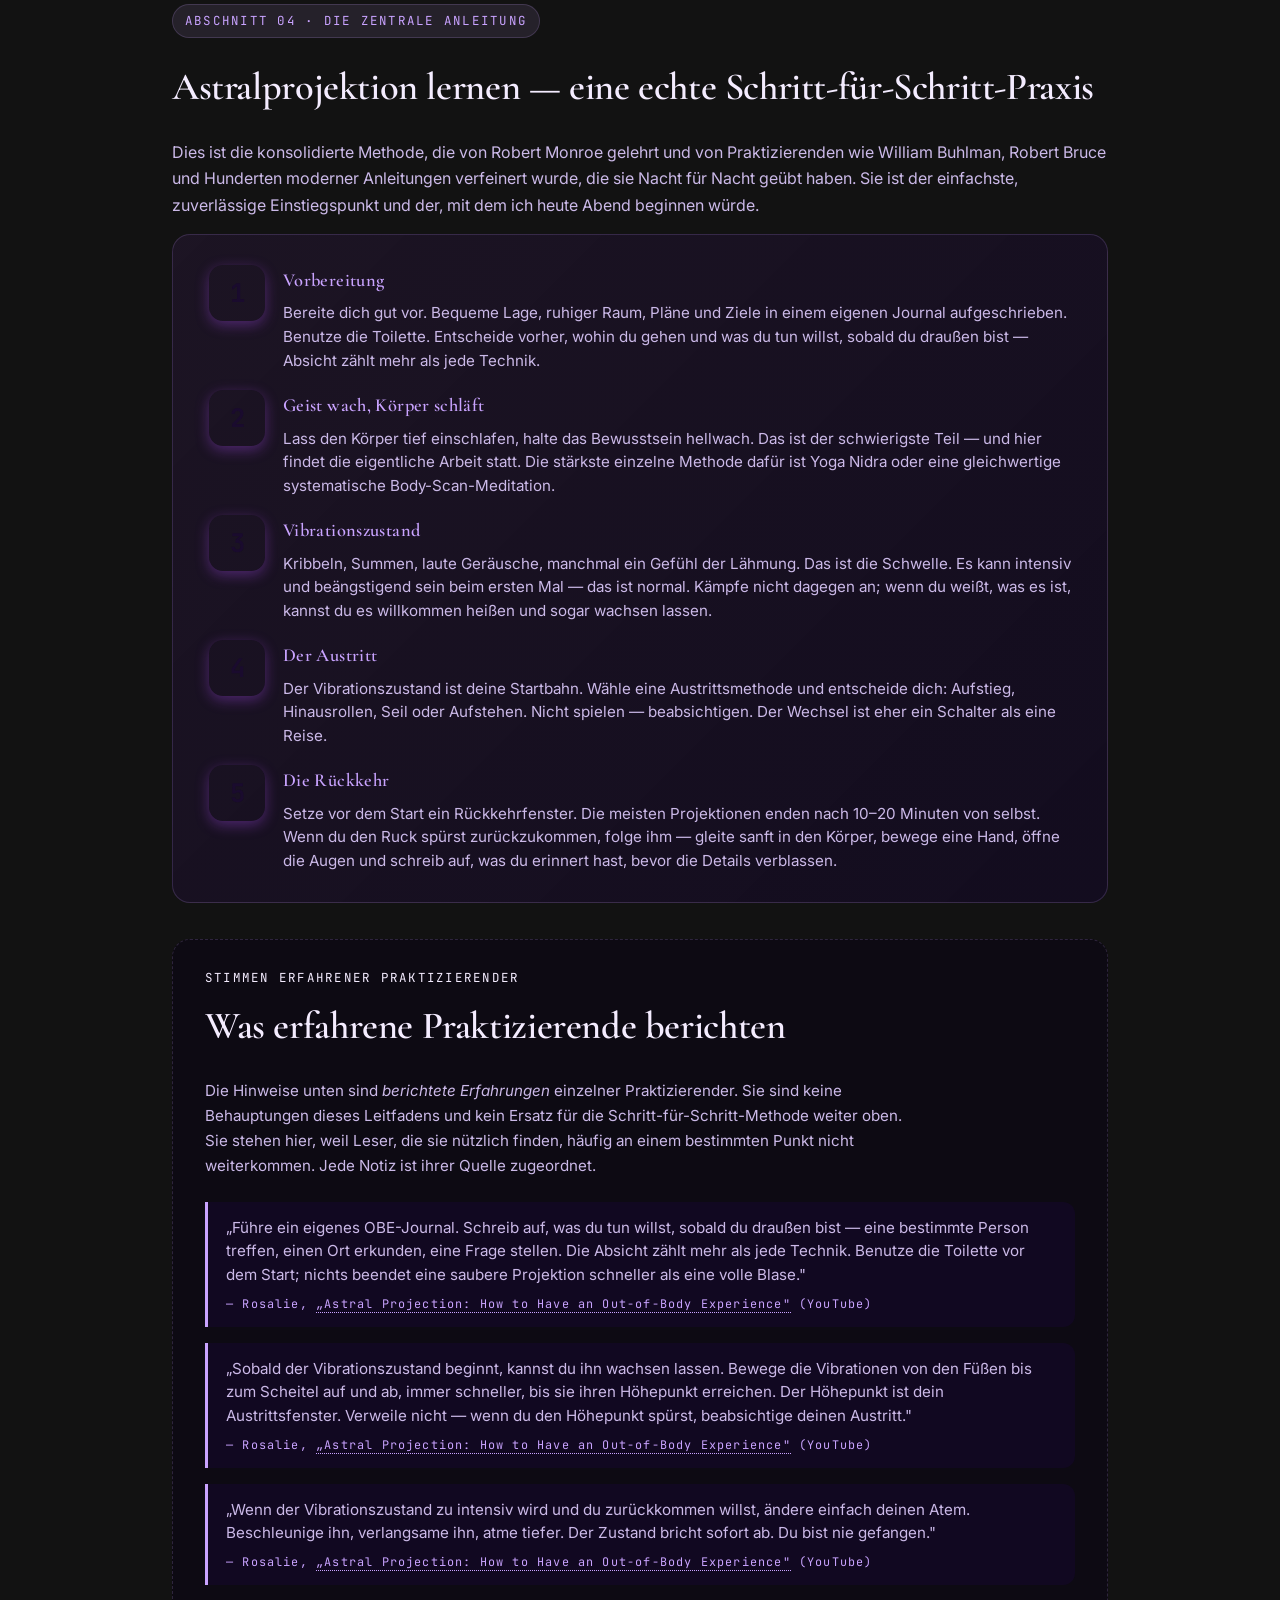
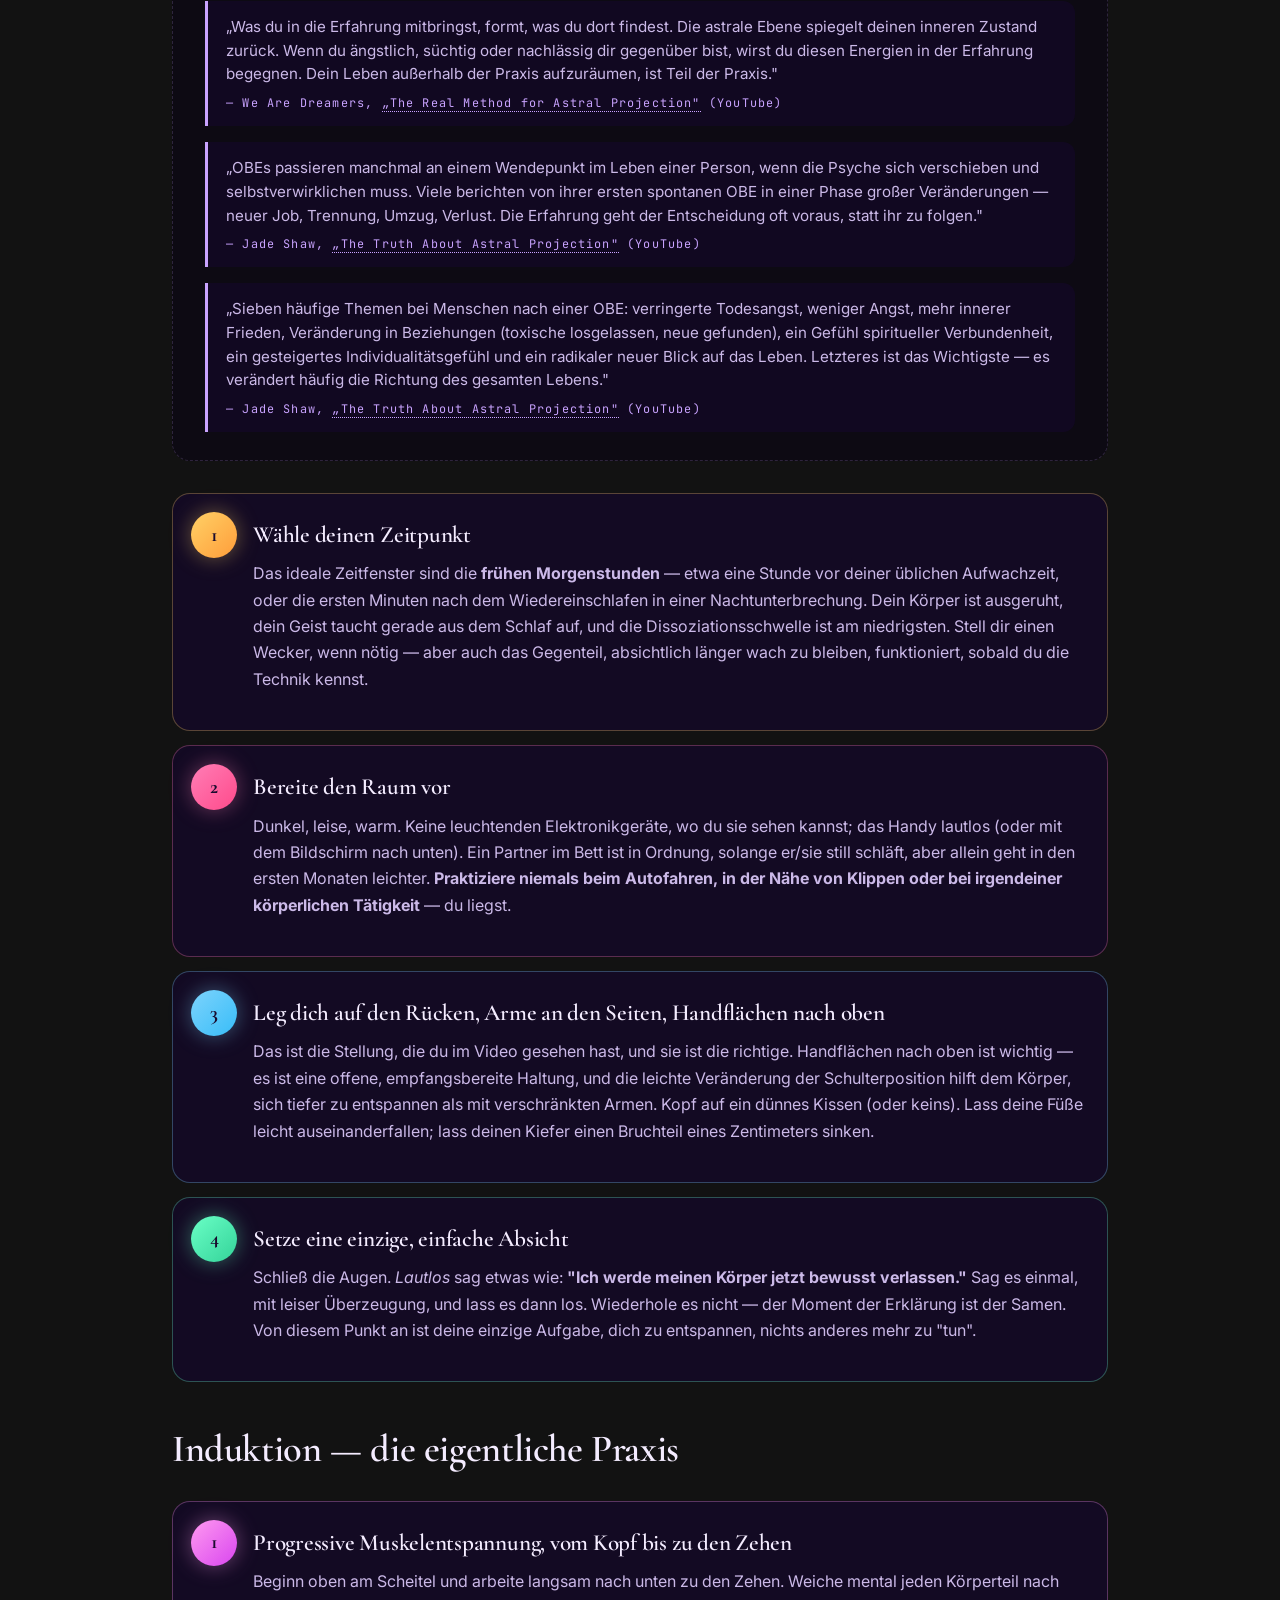
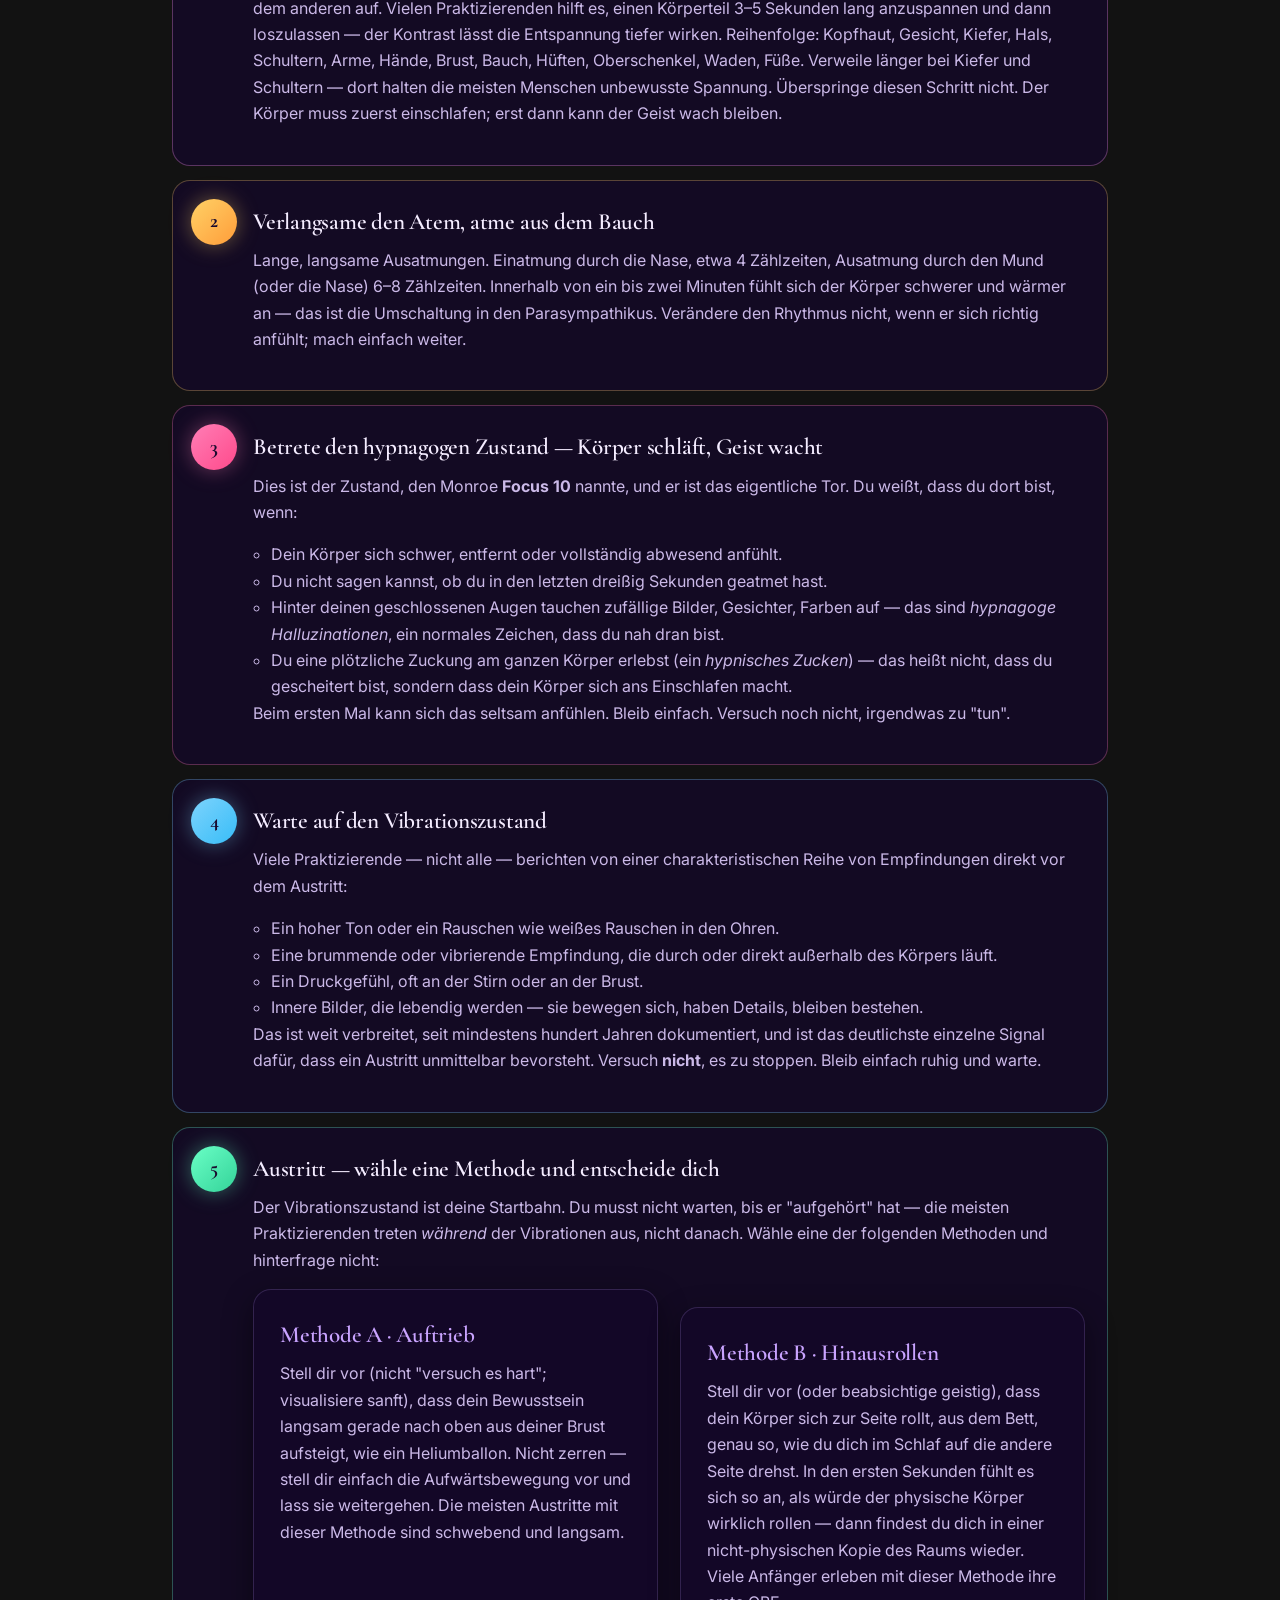
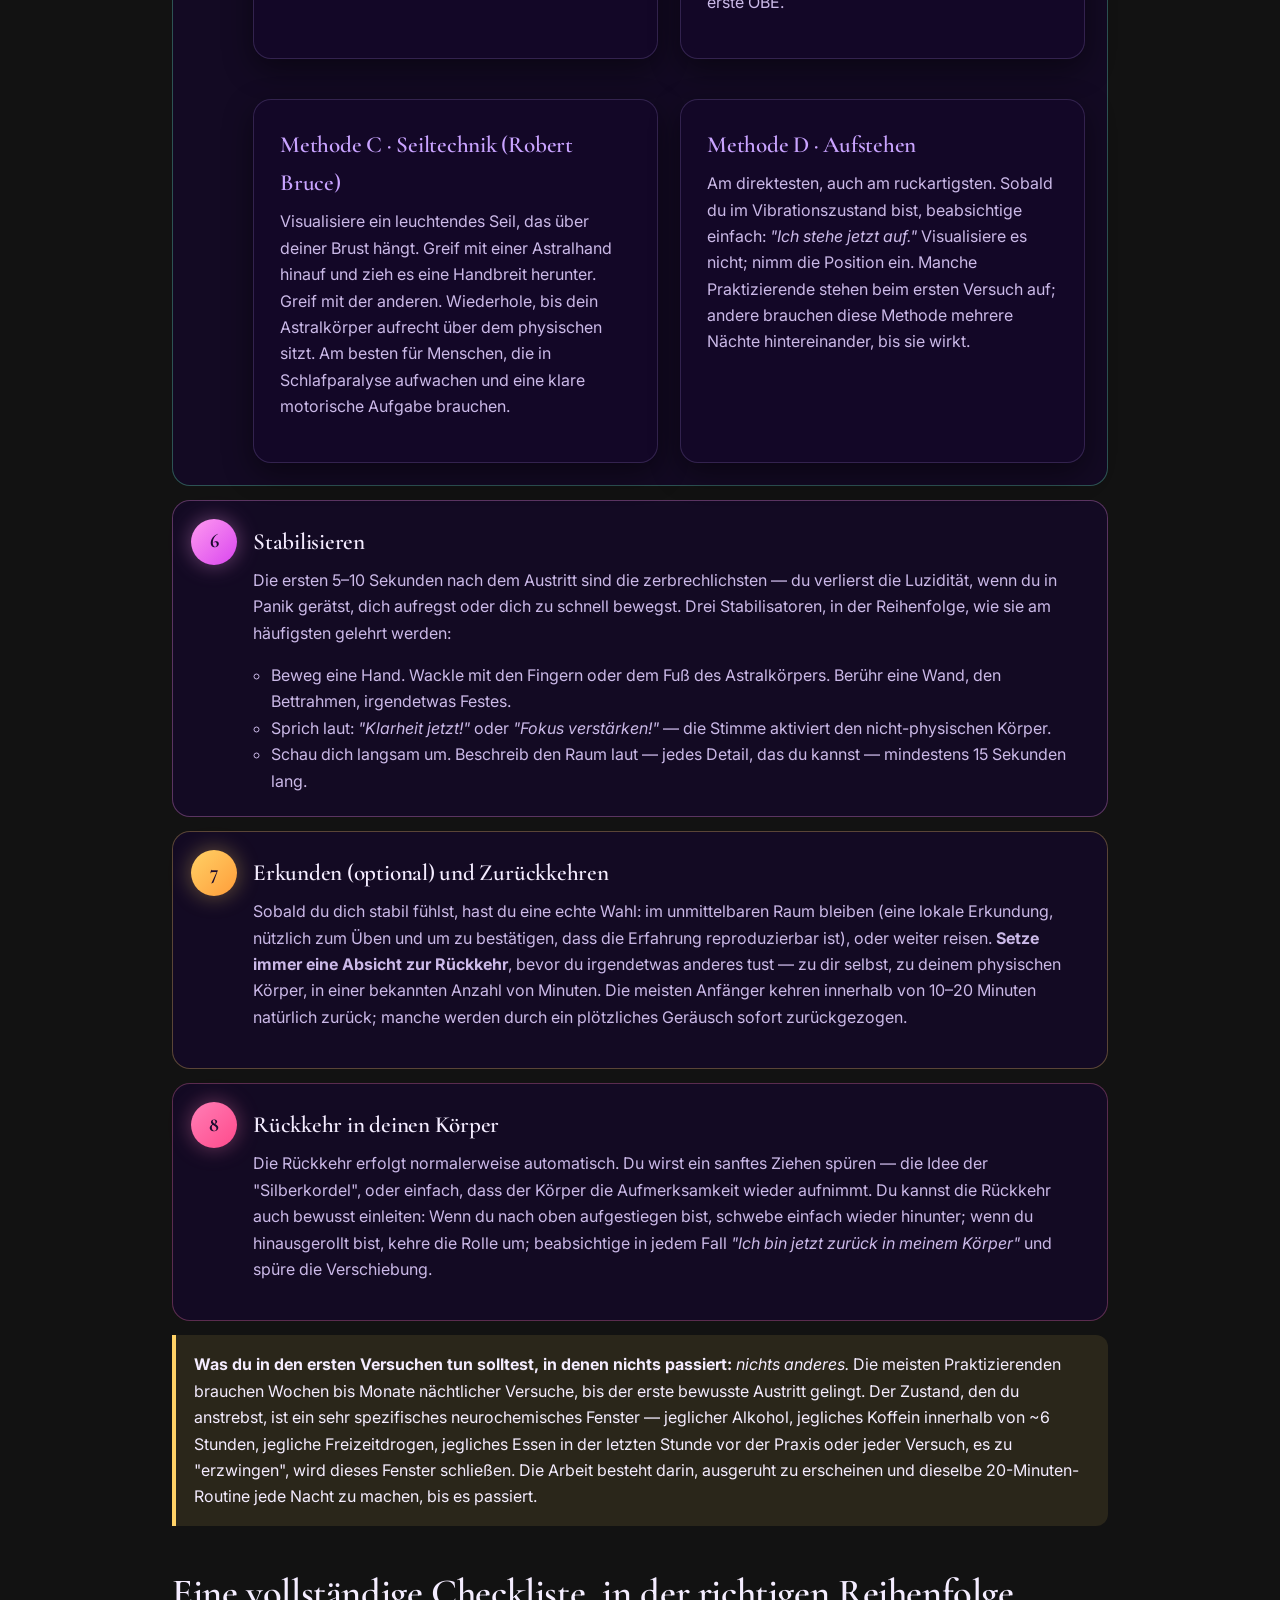
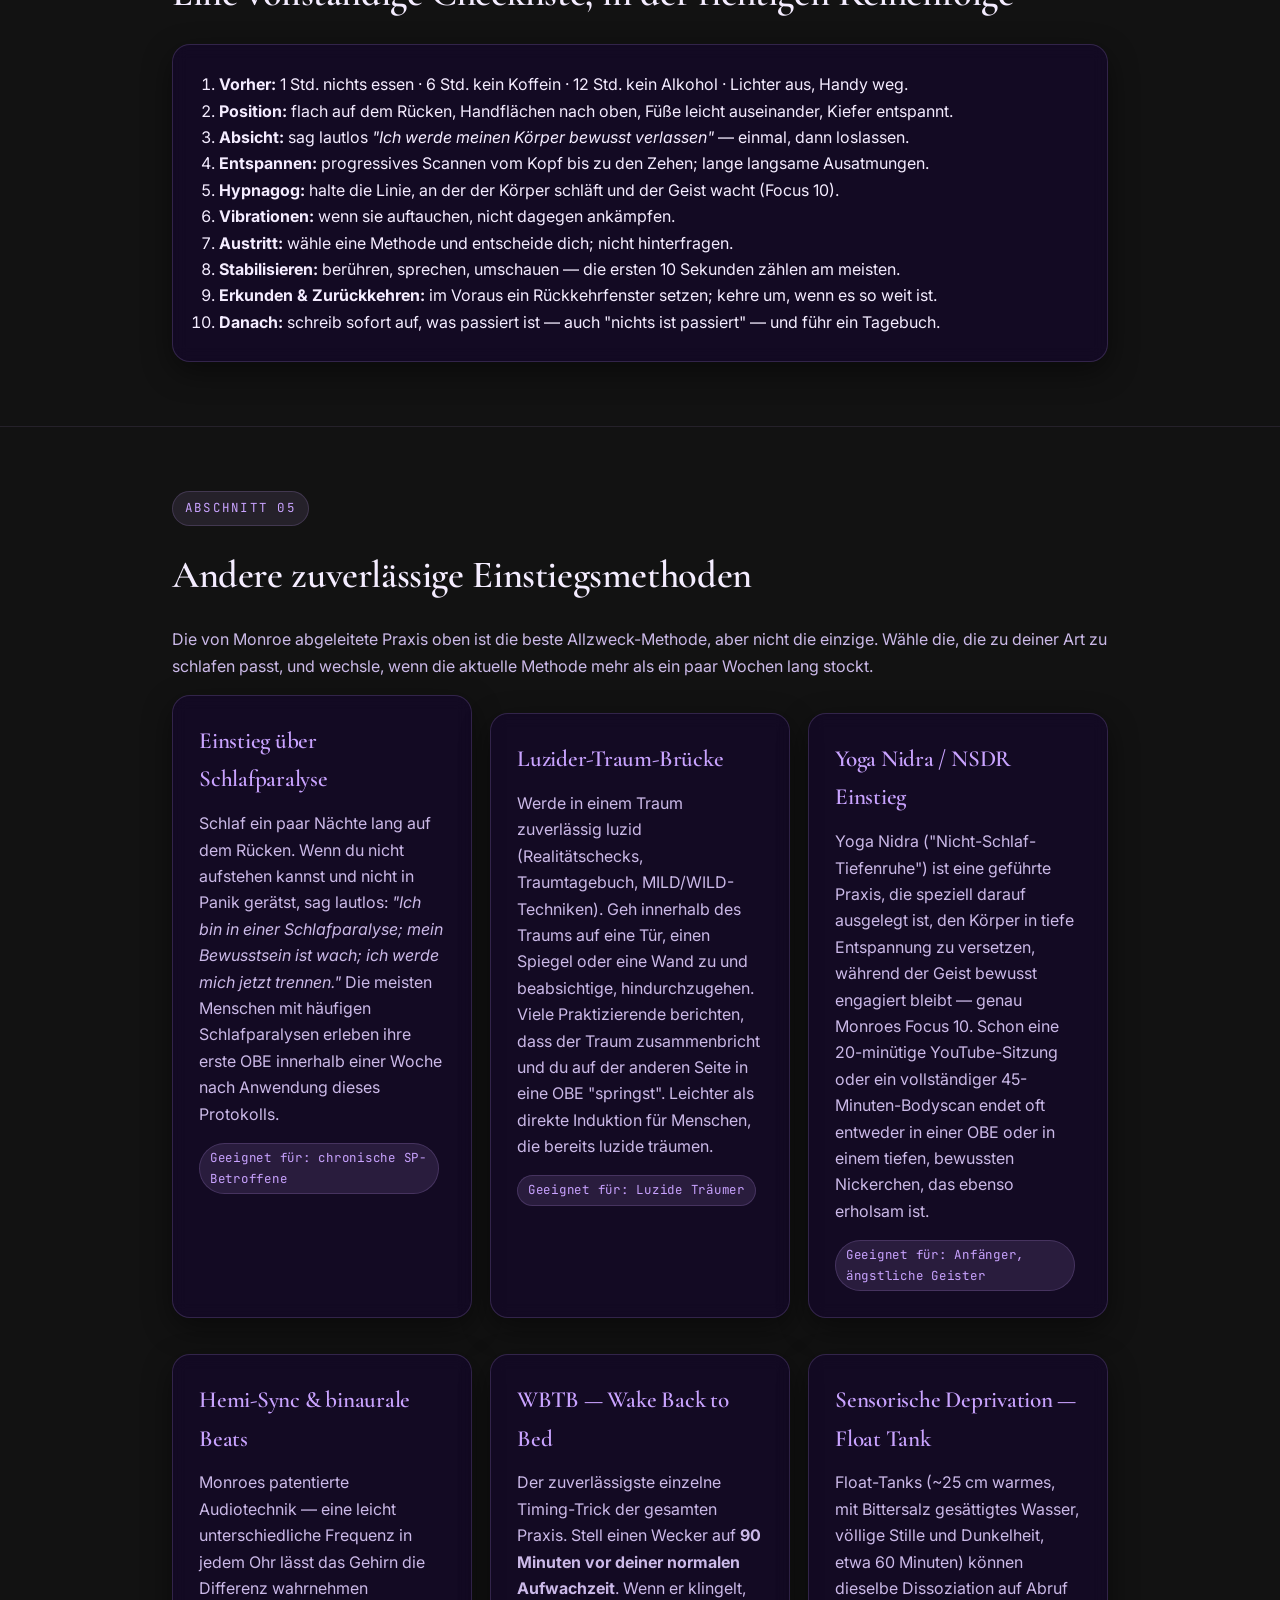
==== commit ad8899a8: "Add Method Probabilities page (EN/DE/IT) + cross-links New pages methods.html / methods-de.html / me" ====
--- a/de.html
+++ b/de.html
@@ -65,6 +65,7 @@
         <a href="#erfahrungen"><svg viewBox="0 0 24 24" width="14" height="14" fill="none" stroke="currentColor" stroke-width="2" stroke-linecap="round" stroke-linejoin="round" aria-hidden="true"><path d="M12 3l1.9 4.4 4.6.4-3.5 3 1.1 4.5L12 12.9 7.9 15.3 9 10.8 5.5 7.8l4.6-.4L12 3z"/></svg><span class="nl-text">Erfahrungen</span></a>
         <a href="#anleitung"><svg viewBox="0 0 24 24" width="14" height="14" fill="none" stroke="currentColor" stroke-width="2" stroke-linecap="round" stroke-linejoin="round" aria-hidden="true"><path d="M12 19V5M5 12l7-7 7 7"/></svg><span class="nl-text">Anleitung</span></a>
         <a href="#techniken"><svg viewBox="0 0 24 24" width="14" height="14" fill="none" stroke="currentColor" stroke-width="2" stroke-linecap="round" stroke-linejoin="round" aria-hidden="true"><circle cx="6" cy="6" r="2"/><circle cx="18" cy="6" r="2"/><circle cx="12" cy="12" r="2"/><circle cx="6" cy="18" r="2"/><circle cx="18" cy="18" r="2"/></svg><span class="nl-text">Techniken</span></a>
+        <a href="./methods-de.html"><svg viewBox="0 0 24 24" width="14" height="14" fill="none" stroke="currentColor" stroke-width="2" stroke-linecap="round" stroke-linejoin="round" aria-hidden="true"><path d="M4 20V10M10 20V4M16 20v-7M2 20h20"/></svg><span class="nl-text">Methoden</span></a>
         <a href="#skeptiker"><svg viewBox="0 0 24 24" width="14" height="14" fill="none" stroke="currentColor" stroke-width="2" stroke-linecap="round" stroke-linejoin="round" aria-hidden="true"><path d="M9.1 4.1a8 8 0 0 1 11.3 11.3M14.9 9.9a4 4 0 0 1-5.7 5.7M12 12h.01"/></svg><span class="nl-text">Skeptiker</span></a>
         <a href="#sicherheit"><svg viewBox="0 0 24 24" width="14" height="14" fill="none" stroke="currentColor" stroke-width="2" stroke-linecap="round" stroke-linejoin="round" aria-hidden="true"><path d="M12 2l8 4v6c0 5.5-3.8 10.7-8 12-4.2-1.3-8-6.5-8-12V6l8-4z"/></svg><span class="nl-text">Sicherheit</span></a>
         <a href="#faq"><svg viewBox="0 0 24 24" width="14" height="14" fill="none" stroke="currentColor" stroke-width="2" stroke-linecap="round" stroke-linejoin="round" aria-hidden="true"><circle cx="12" cy="12" r="9"/><path d="M9.1 9.1a3 3 0 0 1 5.8 1c0 2-3 2-3 4M12 17h.01"/></svg><span class="nl-text">FAQ</span></a>
@@ -90,6 +91,7 @@
     <a href="#erfahrungen"><svg viewBox="0 0 24 24" width="14" height="14" fill="none" stroke="currentColor" stroke-width="2" stroke-linecap="round" stroke-linejoin="round" aria-hidden="true"><path d="M12 3l1.9 4.4 4.6.4-3.5 3 1.1 4.5L12 12.9 7.9 15.3 9 10.8 5.5 7.8l4.6-.4L12 3z"/></svg><span class="nl-text">Erfahrungen</span></a>
     <a href="#anleitung"><svg viewBox="0 0 24 24" width="14" height="14" fill="none" stroke="currentColor" stroke-width="2" stroke-linecap="round" stroke-linejoin="round" aria-hidden="true"><path d="M12 19V5M5 12l7-7 7 7"/></svg><span class="nl-text">Anleitung</span></a>
     <a href="#techniken"><svg viewBox="0 0 24 24" width="14" height="14" fill="none" stroke="currentColor" stroke-width="2" stroke-linecap="round" stroke-linejoin="round" aria-hidden="true"><circle cx="6" cy="6" r="2"/><circle cx="18" cy="6" r="2"/><circle cx="12" cy="12" r="2"/><circle cx="6" cy="18" r="2"/><circle cx="18" cy="18" r="2"/></svg><span class="nl-text">Techniken</span></a>
+        <a href="./methods-de.html"><svg viewBox="0 0 24 24" width="14" height="14" fill="none" stroke="currentColor" stroke-width="2" stroke-linecap="round" stroke-linejoin="round" aria-hidden="true"><path d="M4 20V10M10 20V4M16 20v-7M2 20h20"/></svg><span class="nl-text">Methoden</span></a>
     <a href="#skeptiker"><svg viewBox="0 0 24 24" width="14" height="14" fill="none" stroke="currentColor" stroke-width="2" stroke-linecap="round" stroke-linejoin="round" aria-hidden="true"><path d="M9.1 4.1a8 8 0 0 1 11.3 11.3M14.9 9.9a4 4 0 0 1-5.7 5.7M12 12h.01"/></svg><span class="nl-text">Skeptiker</span></a>
     <a href="#sicherheit"><svg viewBox="0 0 24 24" width="14" height="14" fill="none" stroke="currentColor" stroke-width="2" stroke-linecap="round" stroke-linejoin="round" aria-hidden="true"><path d="M12 2l8 4v6c0 5.5-3.8 10.7-8 12-4.2-1.3-8-6.5-8-12V6l8-4z"/></svg><span class="nl-text">Sicherheit</span></a>
     <a href="#faq"><svg viewBox="0 0 24 24" width="14" height="14" fill="none" stroke="currentColor" stroke-width="2" stroke-linecap="round" stroke-linejoin="round" aria-hidden="true"><circle cx="12" cy="12" r="9"/><path d="M9.1 9.1a3 3 0 0 1 5.8 1c0 2-3 2-3 4M12 17h.01"/></svg><span class="nl-text">FAQ</span></a>
--- a/styles.css
+++ b/styles.css
@@ -1315,3 +1315,72 @@
   z-index: 0;
 }
 .wrap, .nav, footer { position: relative; z-index: 1; }
+
+/* ---------- Methods probability page ---------- */
+.mth-hero { padding: 64px 0 8px; text-align: left; }
+.mth-hero h1 { max-width: 860px; }
+.mth-hero .lead { max-width: 730px; color: var(--ink); font-size: clamp(1.02rem, 2.2vw, 1.15rem); }
+.mth-note {
+  margin-top: 22px; padding: 16px 18px;
+  border-left: 3px solid var(--accent);
+  background: rgba(201,163,255,0.06);
+  border-radius: 0 var(--radius-sm) var(--radius-sm) 0;
+  color: var(--ink-soft); font-size: 0.94rem; max-width: 800px;
+}
+.mth-note strong { color: var(--accent); }
+.mth-list { display: flex; flex-direction: column; gap: 14px; margin-top: 22px; }
+.mth-card {
+  position: relative;
+  background: var(--card-bg);
+  border: 1px solid var(--card-border);
+  border-radius: var(--radius);
+  padding: 18px 20px;
+  box-shadow: var(--card-shadow);
+}
+.mth-card.is-top {
+  border-color: var(--accent-hot);
+  box-shadow: 0 0 0 1px var(--accent-hot) inset, var(--card-shadow);
+}
+.mth-head { display: flex; align-items: flex-start; gap: 14px; }
+.mth-rank {
+  flex-shrink: 0; width: 34px; height: 34px; border-radius: 50%;
+  display: grid; place-items: center;
+  font-family: var(--font-mono); font-weight: 600; font-size: 0.92rem;
+  color: var(--accent); background: rgba(201,163,255,0.12); border: 1px solid var(--card-border);
+}
+.mth-card.is-top .mth-rank {
+  color: #1a0b2e;
+  background: linear-gradient(135deg, var(--accent-hot), var(--c1-yellow));
+  border-color: transparent;
+}
+.mth-titles { flex: 1; min-width: 0; }
+.mth-name { font-size: clamp(1.05rem, 2.4vw, 1.28rem); margin: 0 0 3px; color: var(--ink); }
+.mth-tags {
+  font-family: var(--font-mono); font-size: 0.68rem; letter-spacing: 0.05em;
+  text-transform: uppercase; color: var(--ink-muted);
+}
+.mth-score { flex-shrink: 0; text-align: right; padding-left: 8px; }
+.mth-pct {
+  display: block; font-family: var(--font-serif); font-weight: 700;
+  font-size: clamp(1.6rem, 4vw, 2.2rem); line-height: 1; color: var(--accent-hot);
+}
+.mth-card.is-top .mth-pct { color: var(--c1-yellow); }
+.mth-pct-label {
+  font-family: var(--font-mono); font-size: 0.58rem; letter-spacing: 0.14em;
+  text-transform: uppercase; color: var(--ink-muted);
+}
+.mth-bar {
+  height: 6px; border-radius: 999px; background: rgba(201,163,255,0.12);
+  margin: 14px 0; overflow: hidden;
+}
+.mth-bar-fill {
+  display: block; height: 100%; border-radius: 999px;
+  background: linear-gradient(90deg, var(--accent), var(--accent-hot));
+}
+.mth-card.is-top .mth-bar-fill { background: linear-gradient(90deg, var(--accent-hot), var(--c1-yellow)); }
+.mth-what, .mth-why { margin: 0 0 8px; font-size: 0.95rem; color: var(--ink-soft); }
+.mth-what strong, .mth-why strong { color: var(--accent); }
+.mth-why { margin-bottom: 0; }
+.mth-src-list { margin: 12px 0 0; padding-left: 18px; color: var(--ink-soft); font-size: 0.92rem; }
+.mth-src-list li { margin: 0 0 6px; }
+.mth-disclaimer { margin-top: 18px; color: var(--ink-muted); font-size: 0.85rem; }
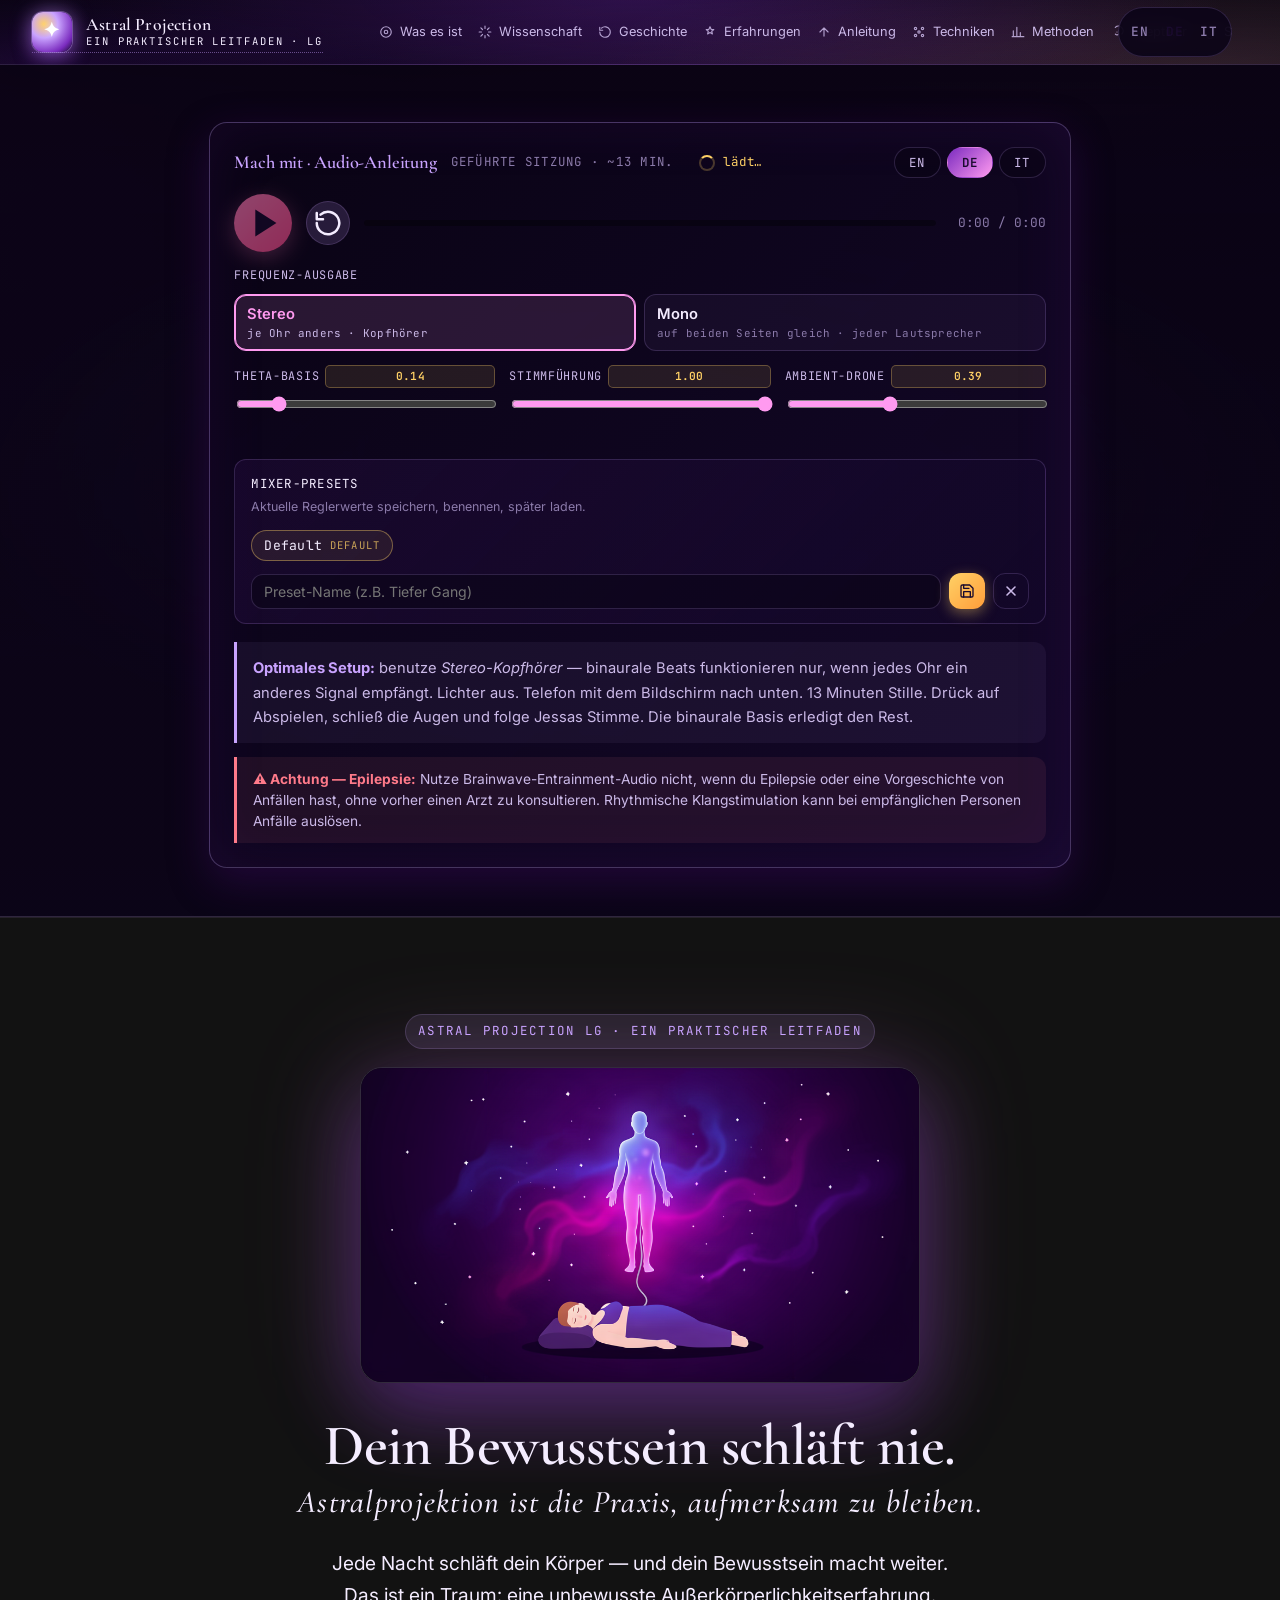
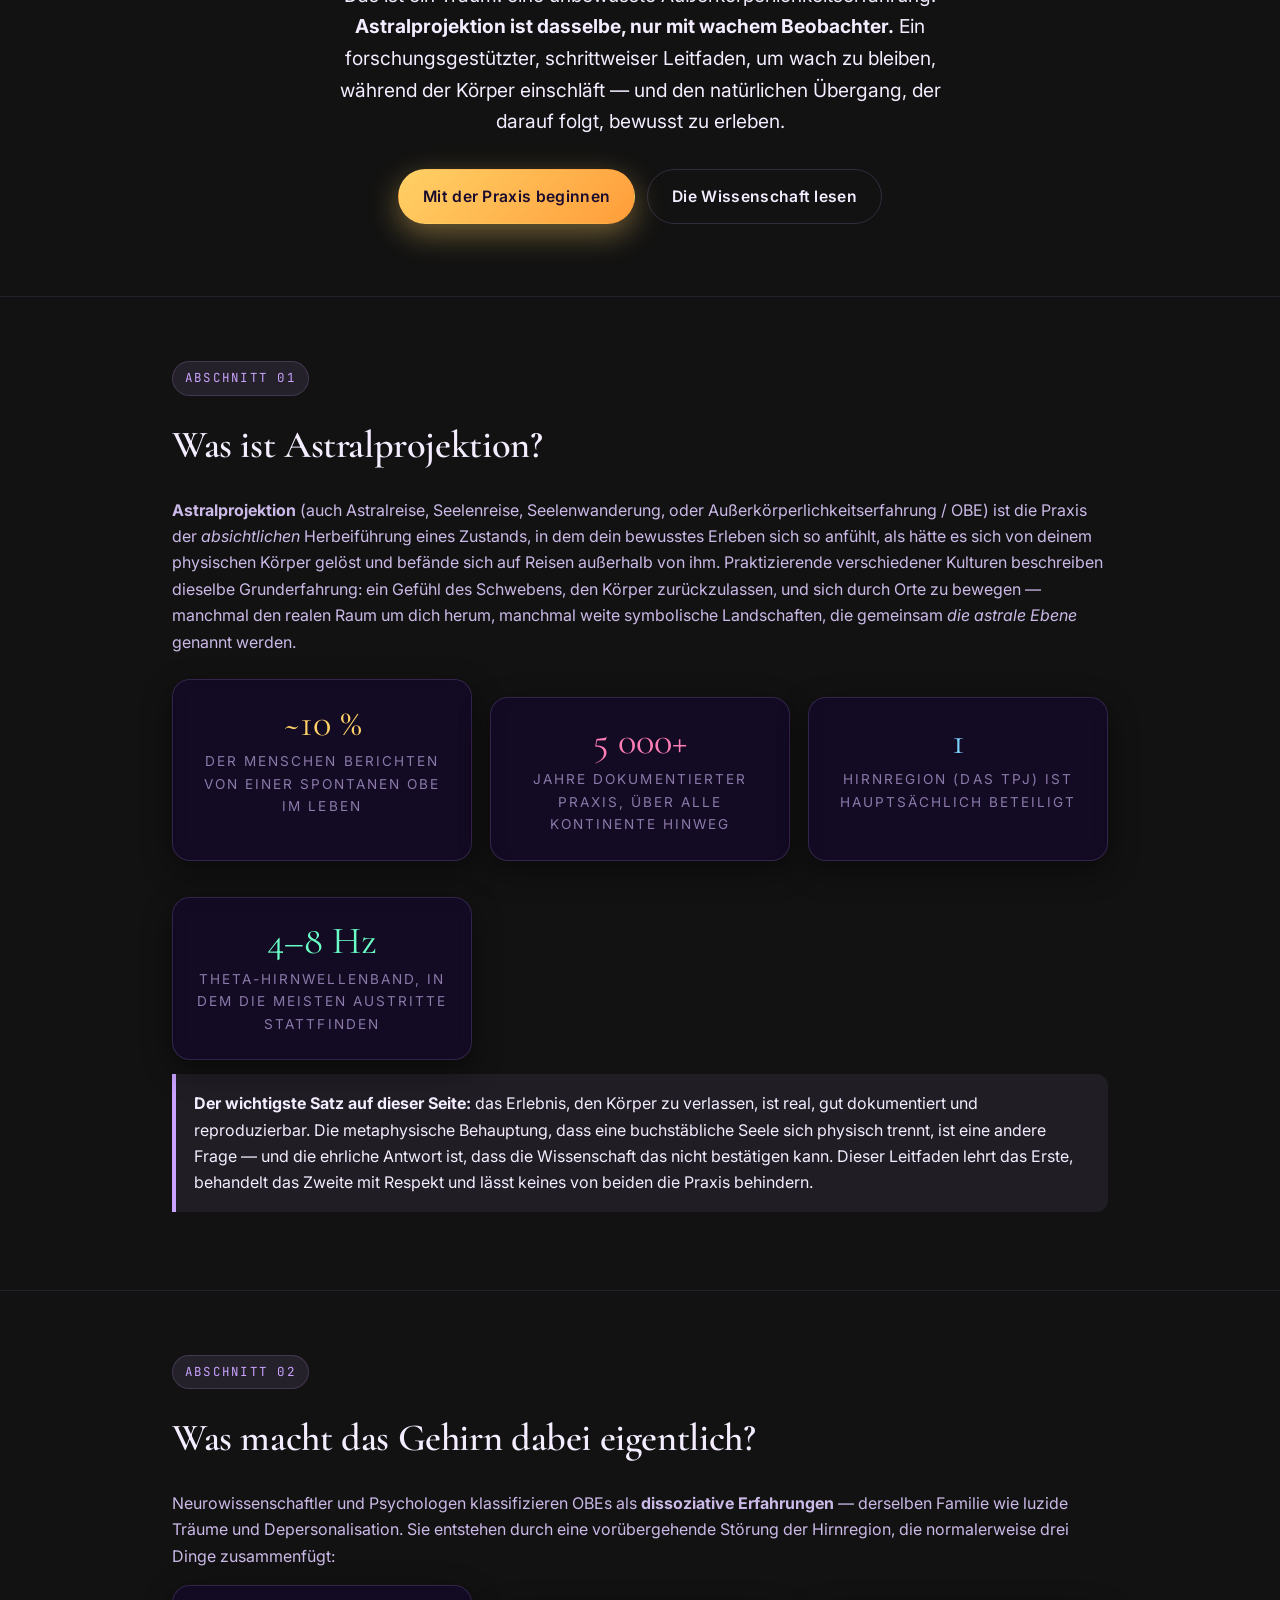
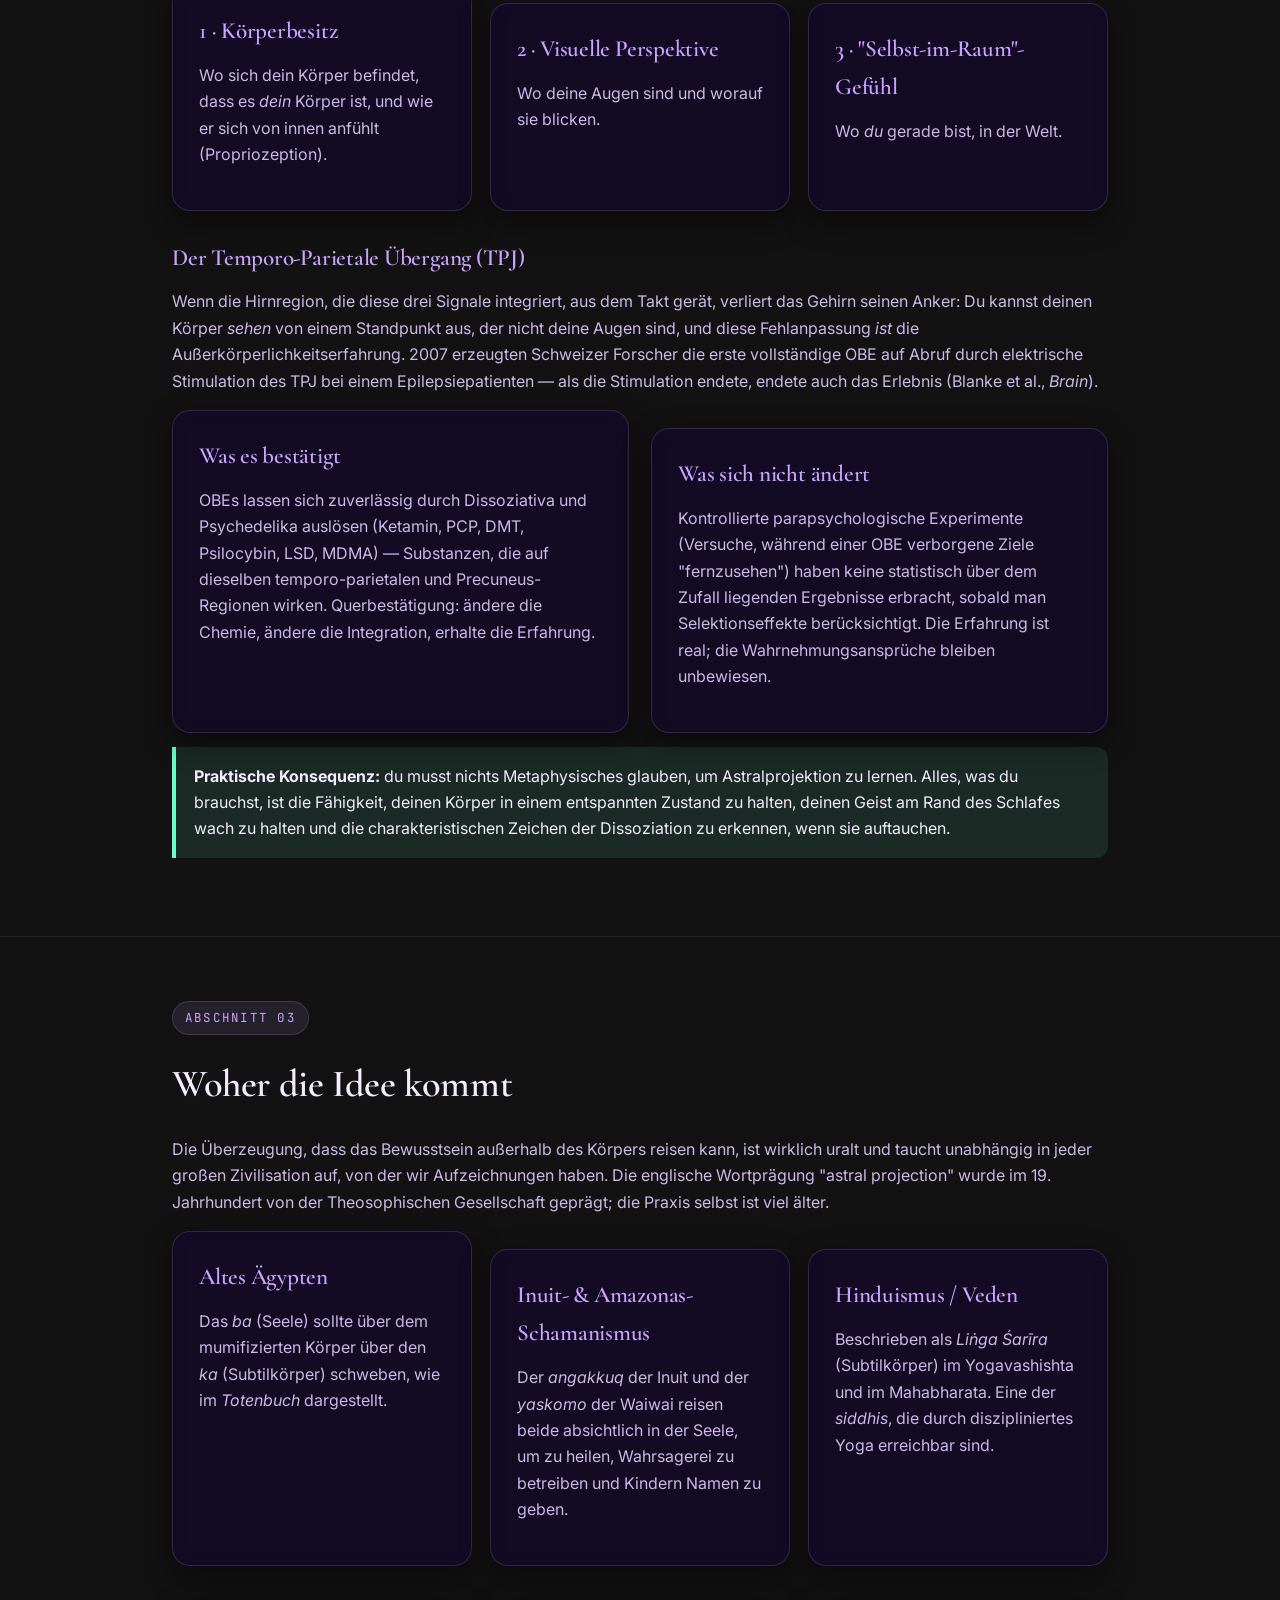
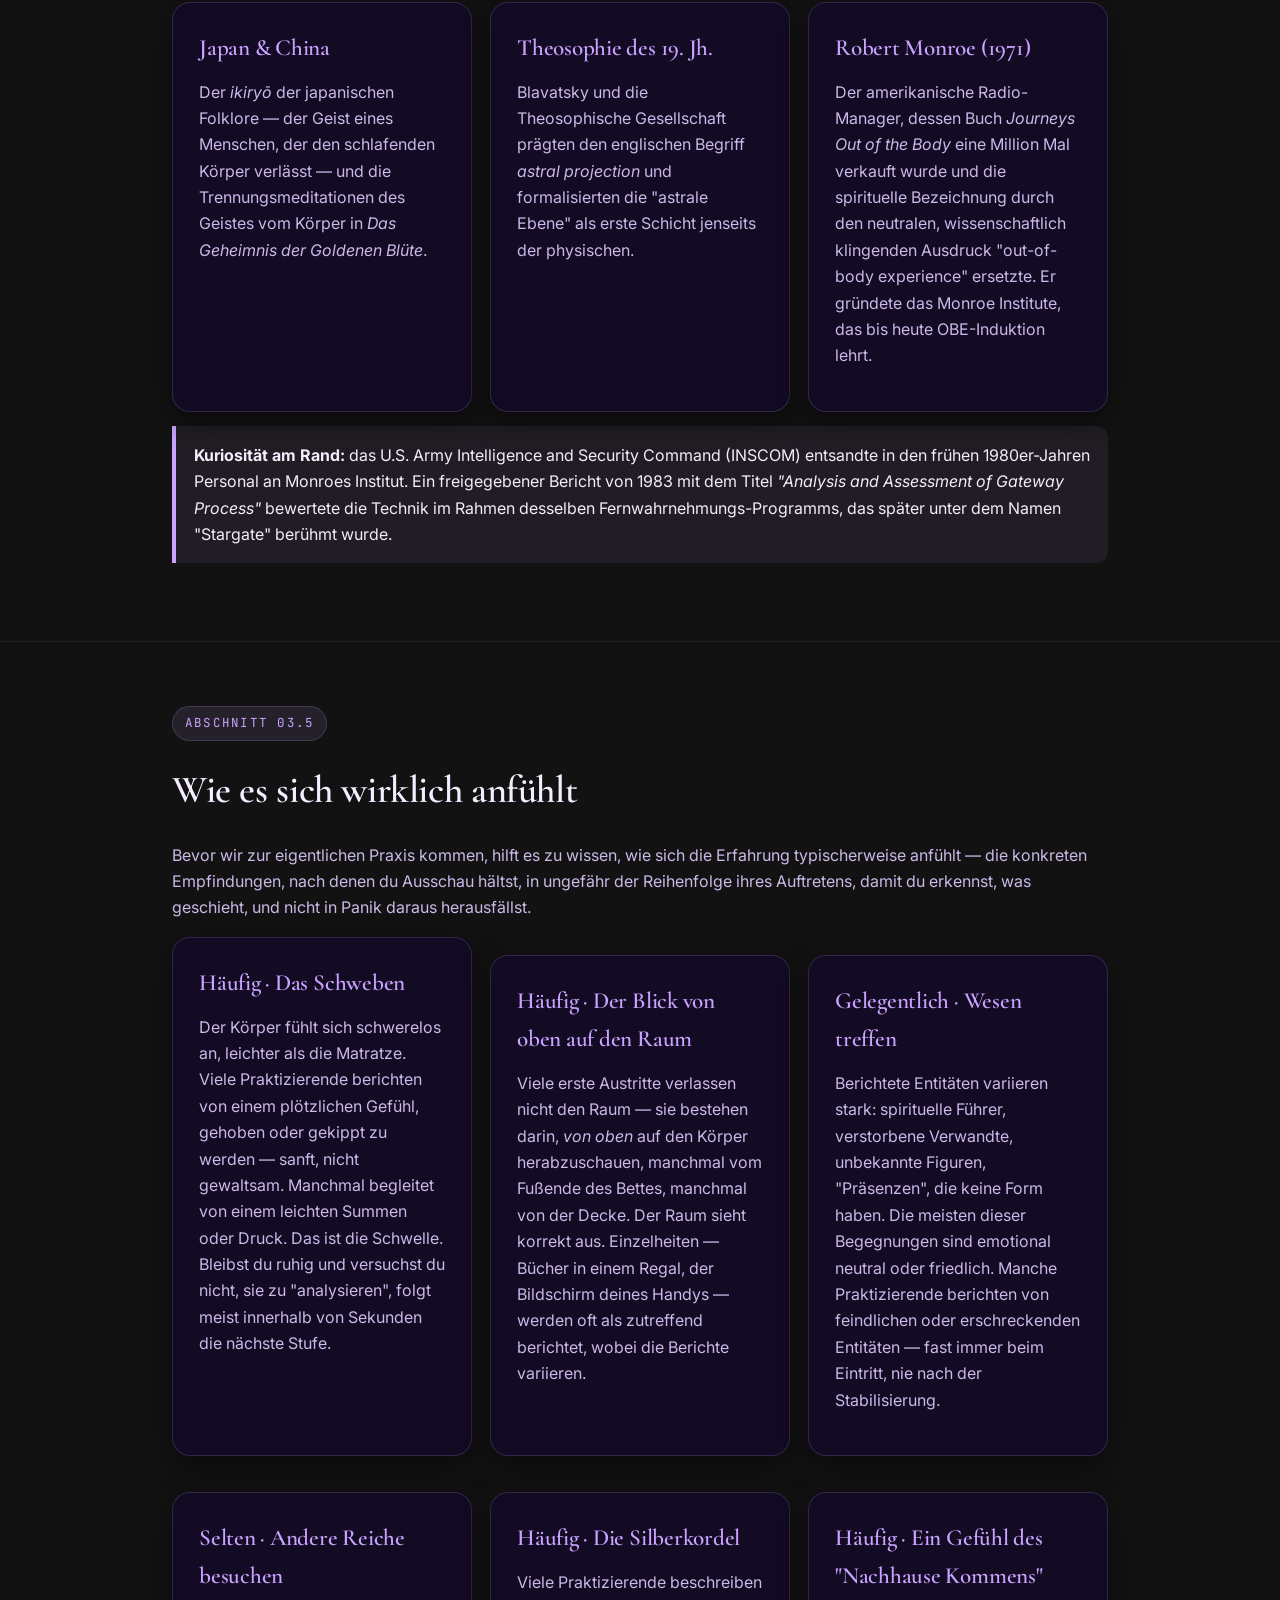
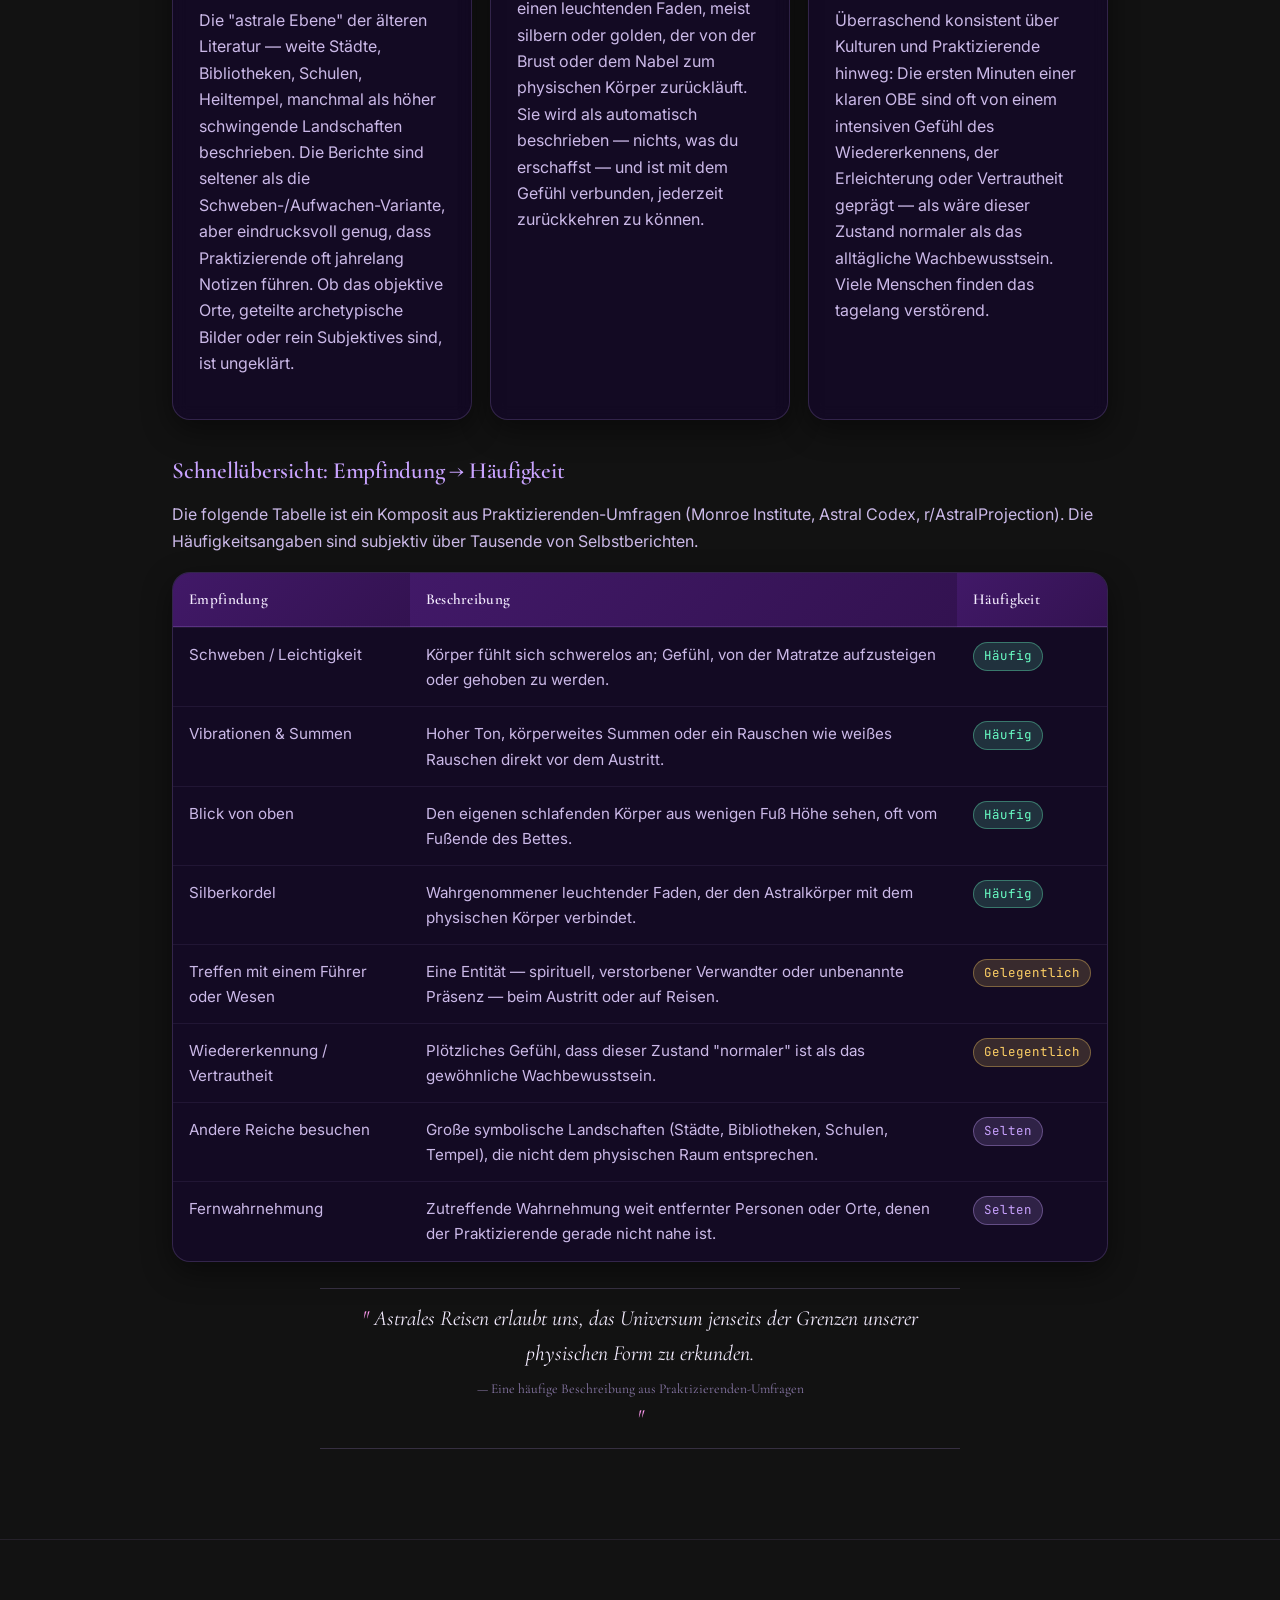
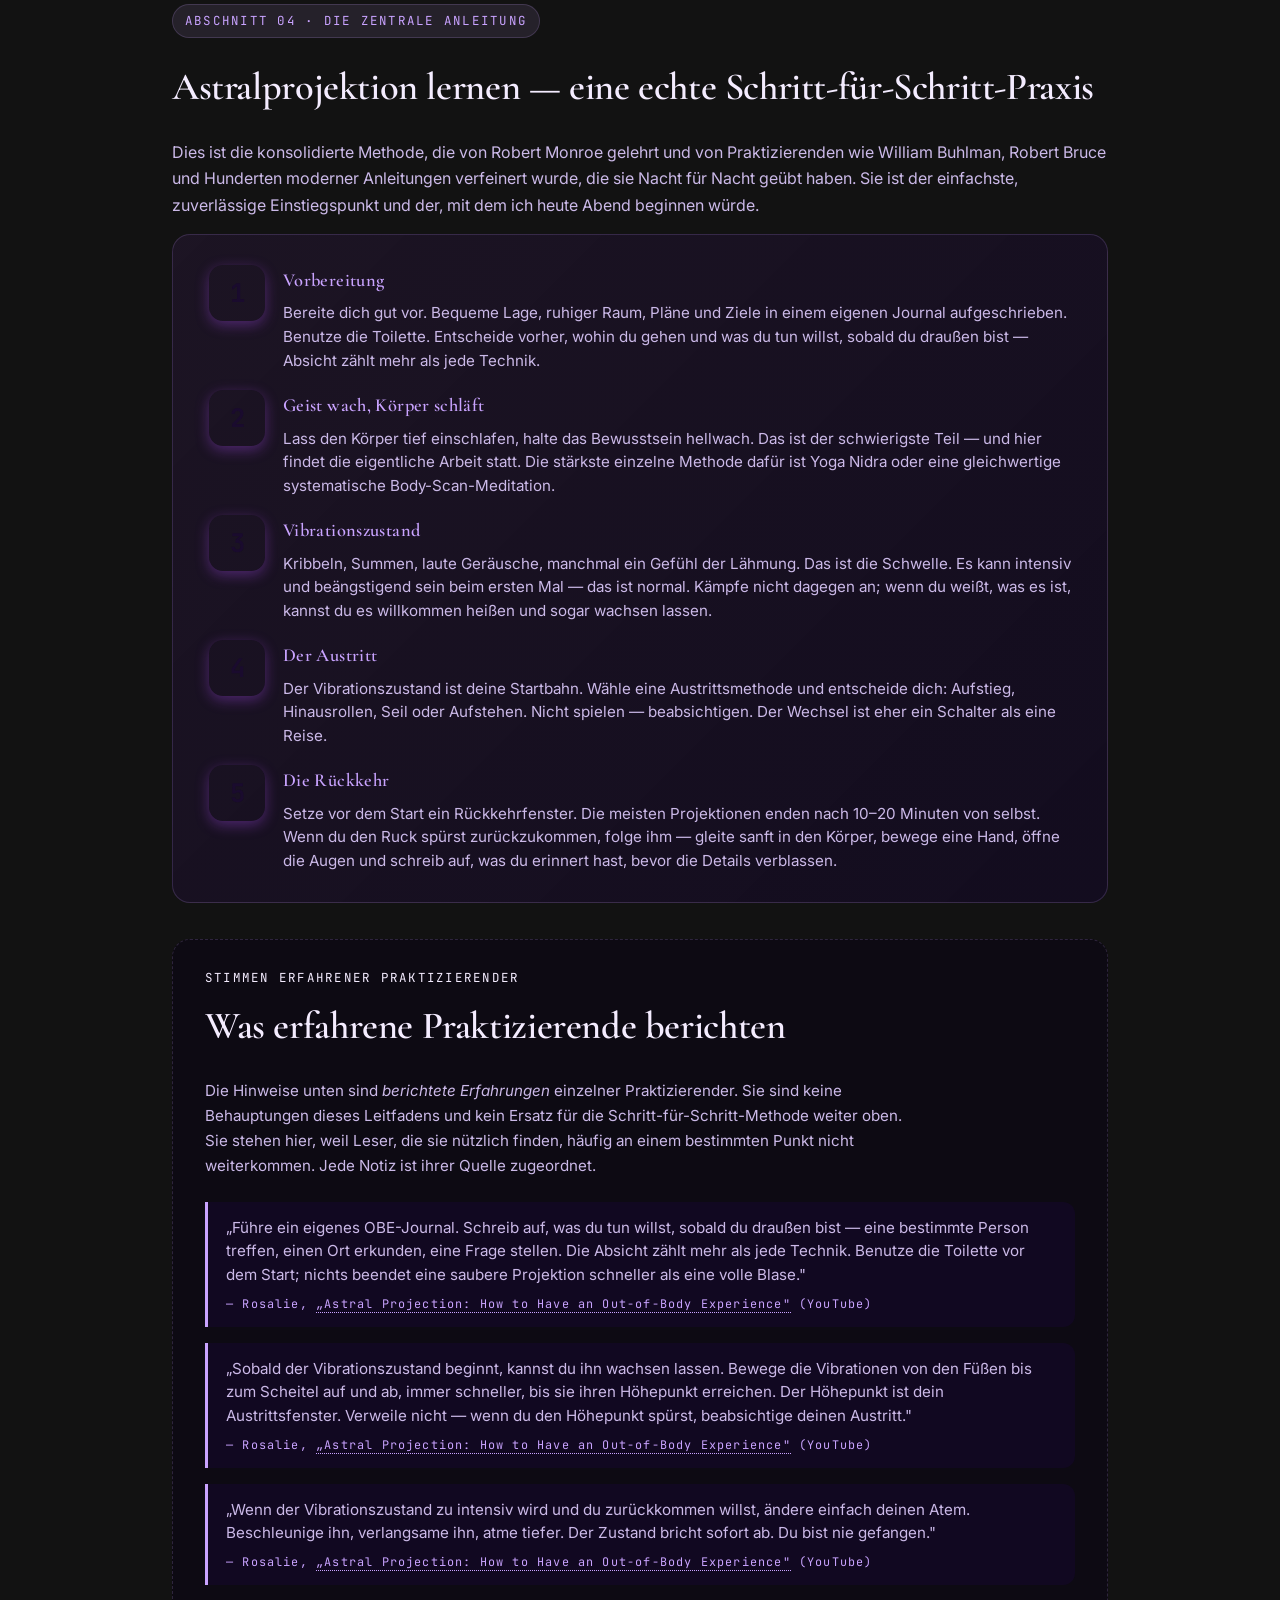
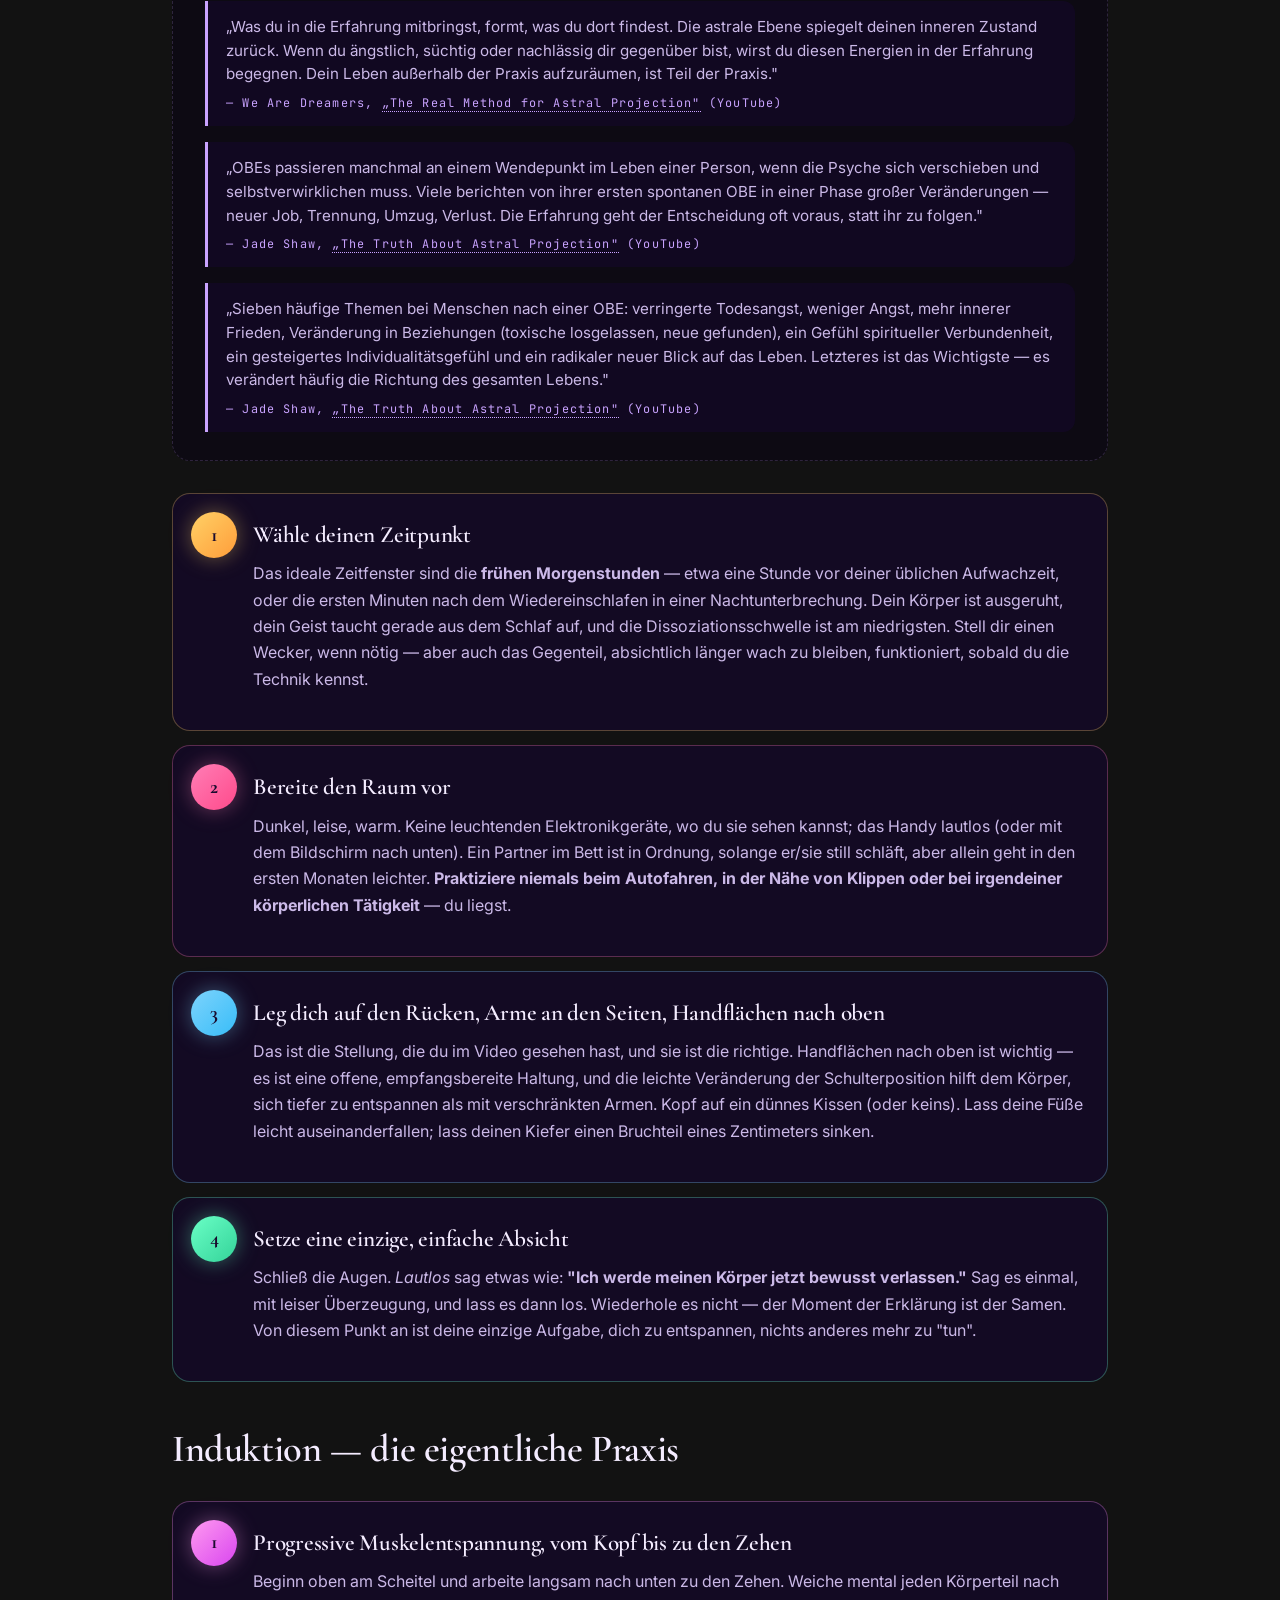
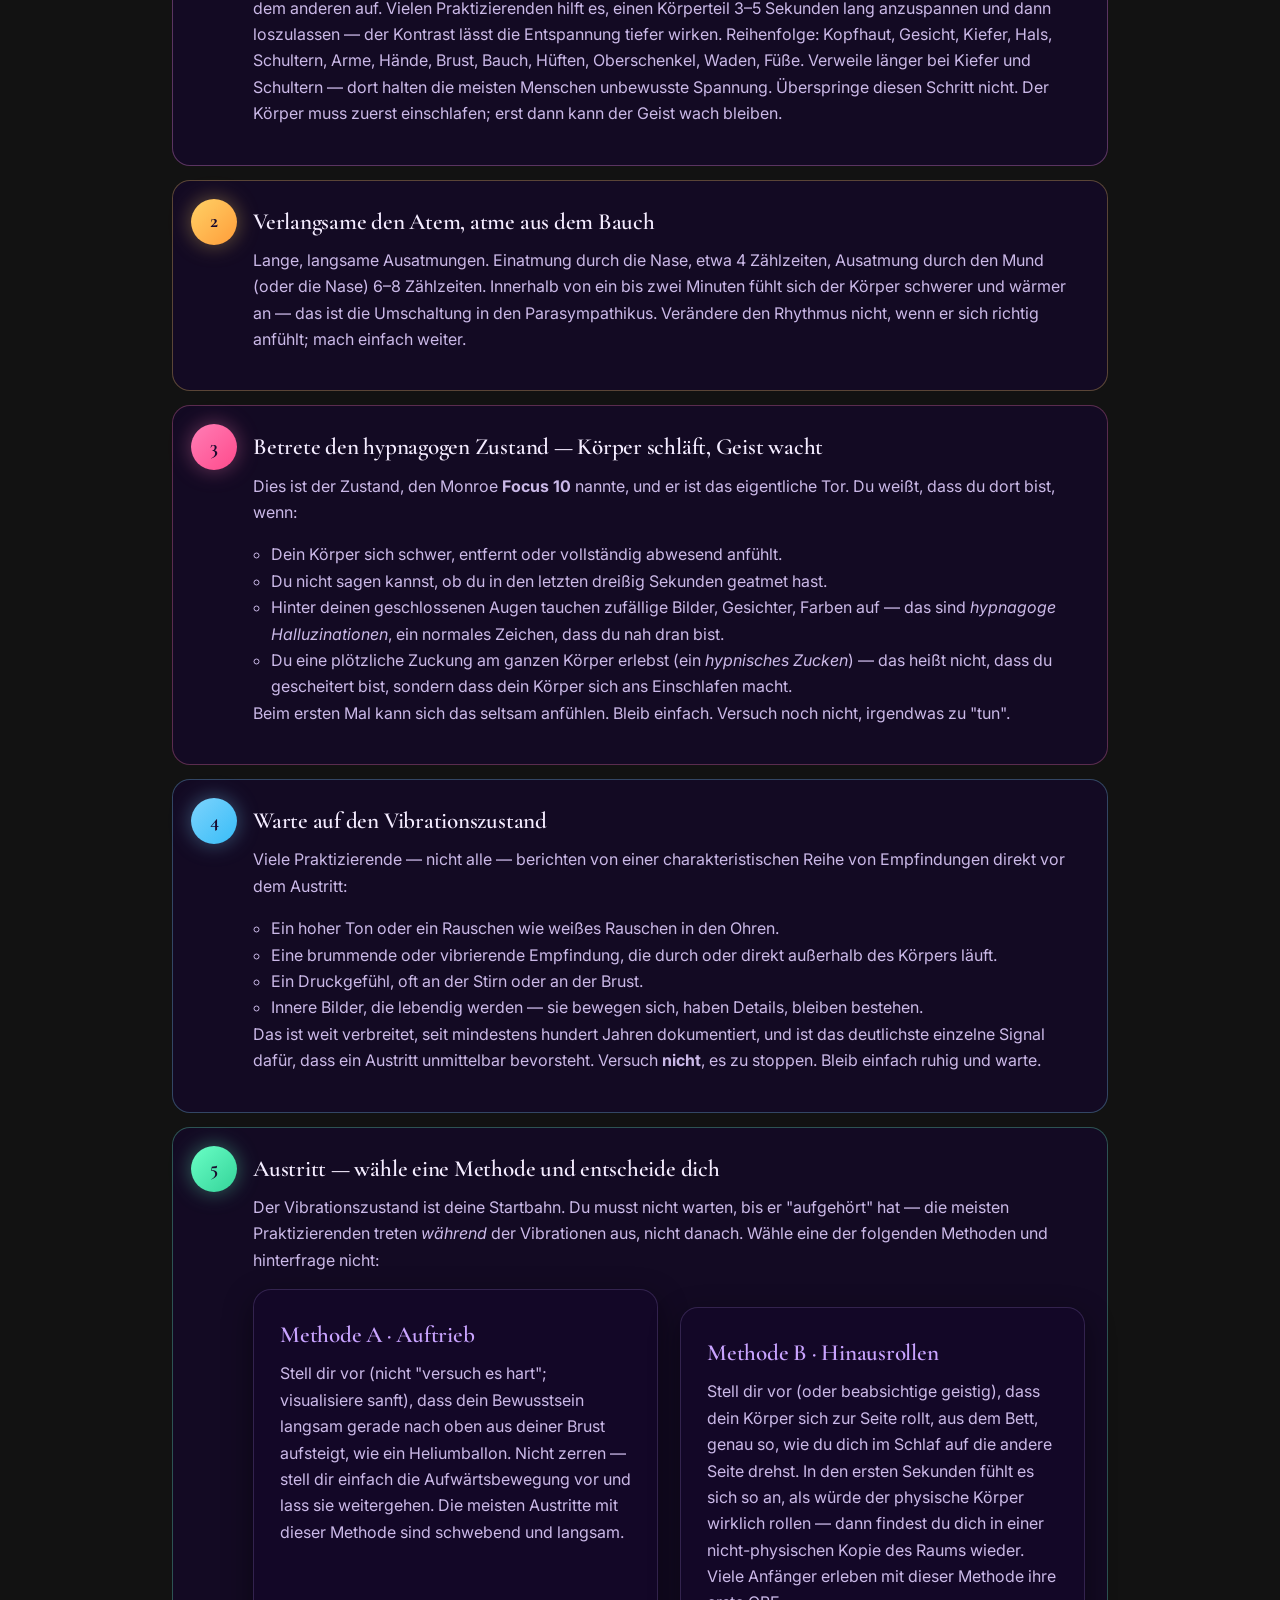
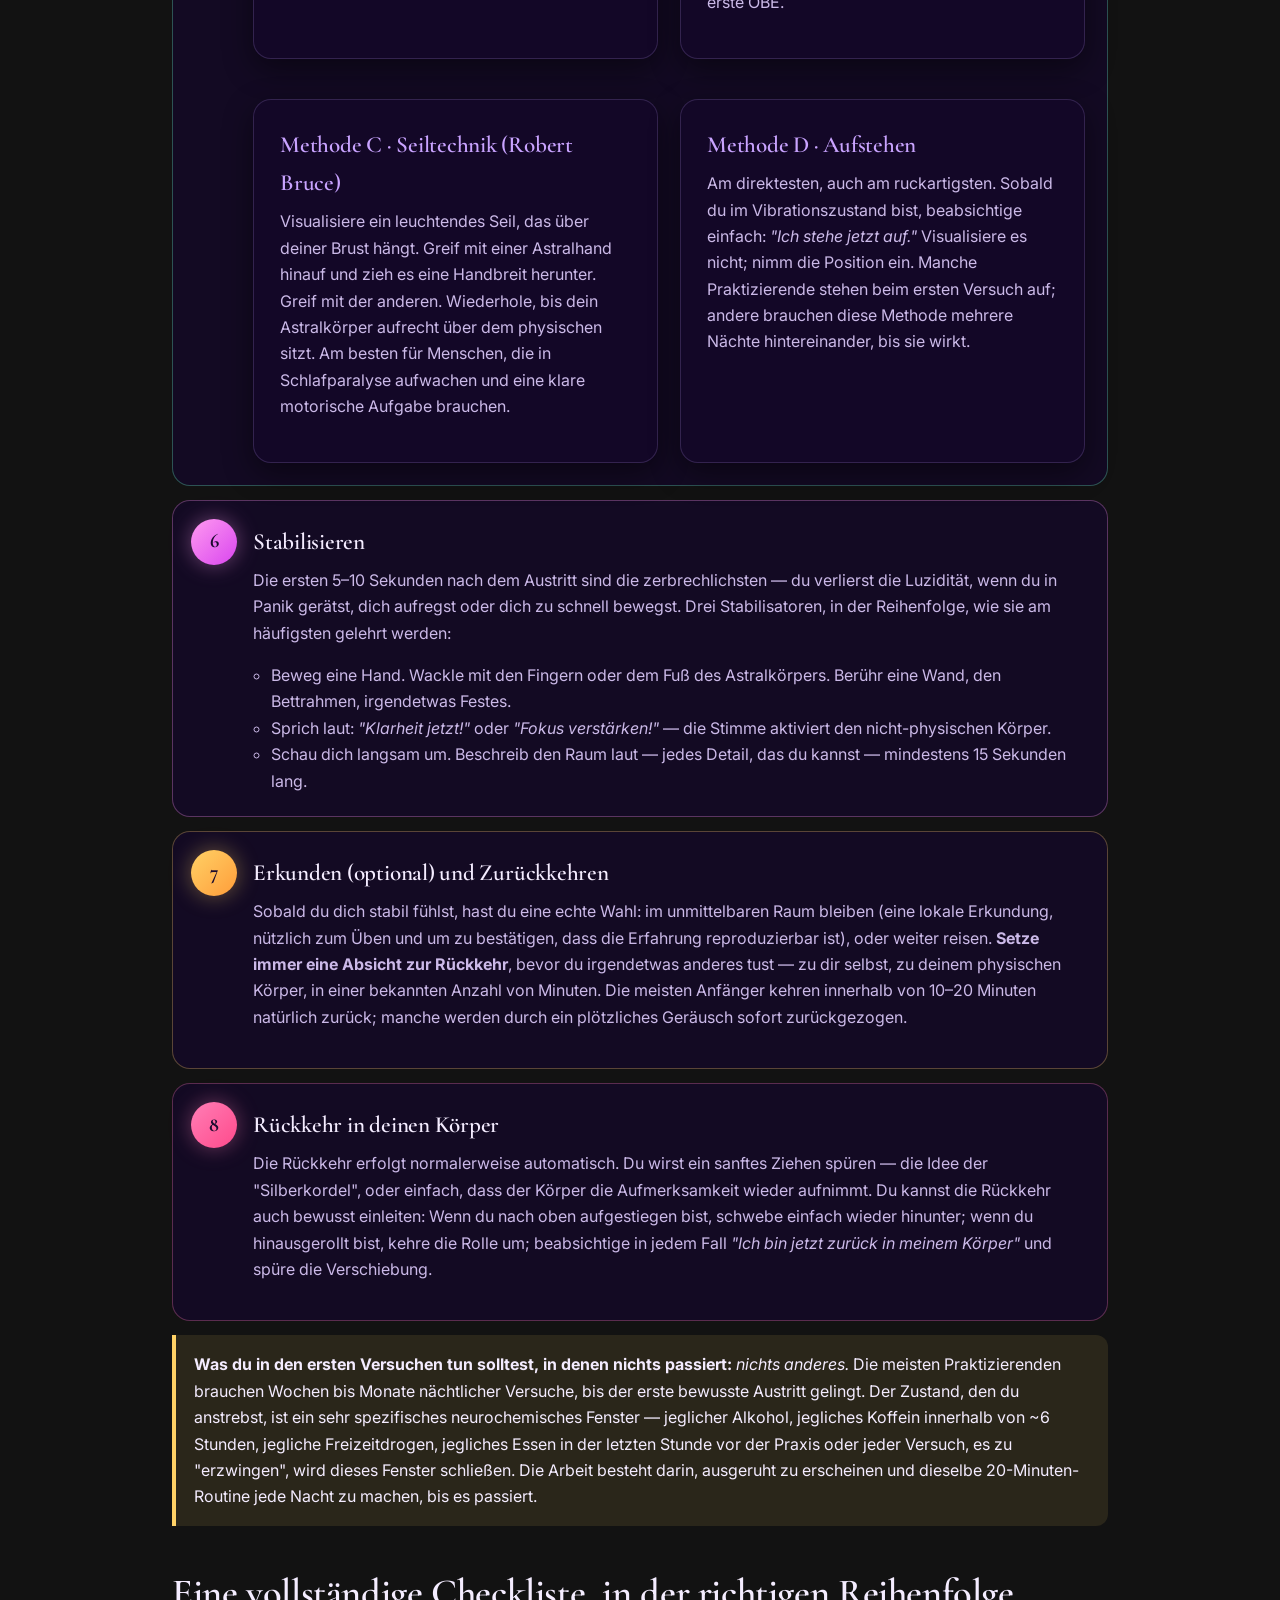
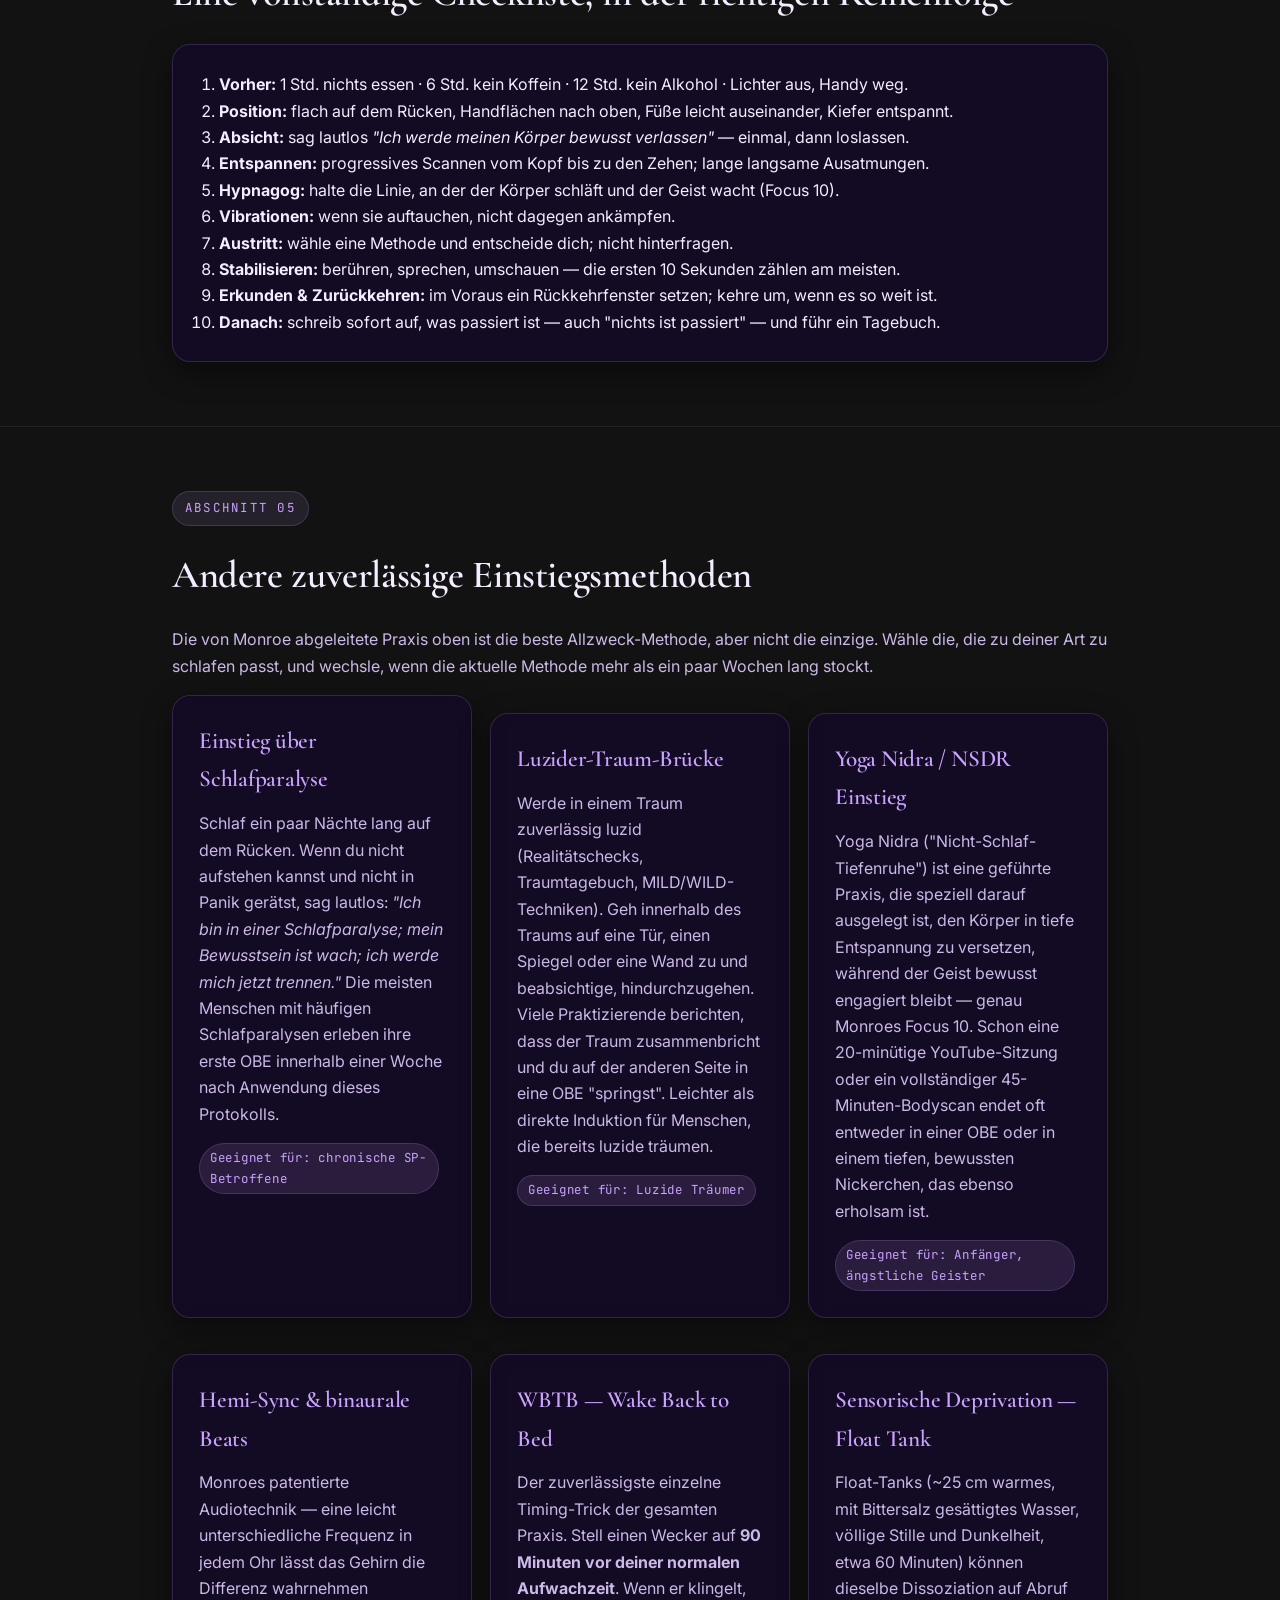
==== commit 39b37ca6: "App improvements: Methods teaser, SEO groundwork, fix unclosed hero div - Add a polished 'Method Pro" ====
--- a/de.html
+++ b/de.html
@@ -9,9 +9,6 @@
   <meta name="author" content="Astral Projection LG" />
   <meta name="theme-color" content="#7b2cbf" />
   <meta name="color-scheme" content="dark" />
-
-  <!-- Canonical -->
-  <link rel="canonical" href="./de.html" />
 
   <!-- Icons -->
   <link rel="icon" href="images/icon-192.png" type="image/png" sizes="192x192" />
@@ -43,6 +40,8 @@
   <link rel="alternate" hreflang="de" href="./de.html" />
   <link rel="alternate" hreflang="it" href="./it.html" />
   <link rel="alternate" hreflang="x-default" href="./index.html" />
+  <link rel="canonical" href="https://astral-projection-lg.loomyloo.app/de.html" />
+  <meta property="og:locale" content="de_DE" />
 </head>
 <body>
 
@@ -862,6 +861,12 @@
           <span class="tag">Geeignet für: einmalige Garantie</span>
         </div>
       </div>
+
+      <a class="methods-teaser" href="./methods-de.html">
+        <span class="mt-eyebrow">Nach Wahrscheinlichkeit gereiht</span>
+        <span class="mt-title">Welche Methode funktioniert wirklich? →</span>
+        <span class="mt-sub">Wir haben 12 Induktionsmethoden danach bewertet, was echte Praktizierende berichten — Wake-Back-to-Bed liegt mit 57% vorn.</span>
+      </a>
     </div>
   </section>
 
--- a/styles.css
+++ b/styles.css
@@ -190,6 +190,40 @@
 .nav-links a.active { color: var(--accent-warm); background: rgba(255,209,102,0.10); }
 .nav-links a svg { flex-shrink: 0; opacity: 0.85; }
 .nav-links a:hover svg { opacity: 1; }
+
+/* Inline nav — scroll horizontally when the row doesn't fit, so every option
+   stays reachable instead of running off the right edge. The scrollbar only
+   appears when the content actually overflows; when it fits, nothing changes. */
+.brand { flex-shrink: 0; }
+.nav-links--inline {
+  flex: 1 1 auto;
+  width: auto;
+  min-width: 0;
+  align-self: stretch;
+  overflow-x: auto;
+  overflow-y: hidden;
+  -webkit-overflow-scrolling: touch;
+  scrollbar-width: thin;
+  scrollbar-color: rgba(201,163,255,0.30) transparent;
+}
+.nav-links--inline::-webkit-scrollbar { height: 4px; }
+.nav-links--inline::-webkit-scrollbar-track { background: transparent; }
+.nav-links--inline::-webkit-scrollbar-thumb {
+  background: rgba(201,163,255,0.26);
+  border-radius: 999px;
+}
+.nav-links--inline::-webkit-scrollbar-thumb:hover { background: rgba(201,163,255,0.45); }
+/* Keep the language switch pinned to the right edge while the section links
+   scroll underneath it, so it is always visible. */
+.nav-links--inline .lang-switch {
+  position: sticky;
+  right: 0;
+  z-index: 2;
+  margin-left: 10px;
+  background: rgba(12,5,24,0.92);
+  backdrop-filter: blur(10px) saturate(140%);
+  -webkit-backdrop-filter: blur(10px) saturate(140%);
+}
 
 /* Language switch */
 .lang-switch {
@@ -1384,3 +1418,29 @@
 .mth-src-list { margin: 12px 0 0; padding-left: 18px; color: var(--ink-soft); font-size: 0.92rem; }
 .mth-src-list li { margin: 0 0 6px; }
 .mth-disclaimer { margin-top: 18px; color: var(--ink-muted); font-size: 0.85rem; }
+
+/* ---------- Methods teaser (links to the Method Probabilities page) ---------- */
+.methods-teaser {
+  display: block;
+  margin-top: 26px;
+  padding: 20px 22px;
+  border-radius: var(--radius);
+  border: 1px solid var(--accent-hot);
+  background:
+    radial-gradient(600px 200px at 100% 0%, rgba(255,154,240,0.14), transparent 70%),
+    rgba(20,8,42,0.72);
+  box-shadow: var(--card-shadow);
+  text-decoration: none;
+  border-bottom: none;
+  transition: transform 0.15s ease, box-shadow 0.2s ease;
+}
+.methods-teaser:hover { transform: translateY(-2px); box-shadow: 0 14px 36px rgba(123,44,191,0.42); }
+.methods-teaser .mt-eyebrow {
+  display: block; font-family: var(--font-mono); font-size: 0.68rem;
+  letter-spacing: 0.12em; text-transform: uppercase; color: var(--accent-hot); margin-bottom: 6px;
+}
+.methods-teaser .mt-title {
+  display: block; font-family: var(--font-serif);
+  font-size: clamp(1.15rem, 2.6vw, 1.4rem); color: var(--ink); margin-bottom: 5px;
+}
+.methods-teaser .mt-sub { display: block; color: var(--ink-soft); font-size: 0.92rem; line-height: 1.5; }
